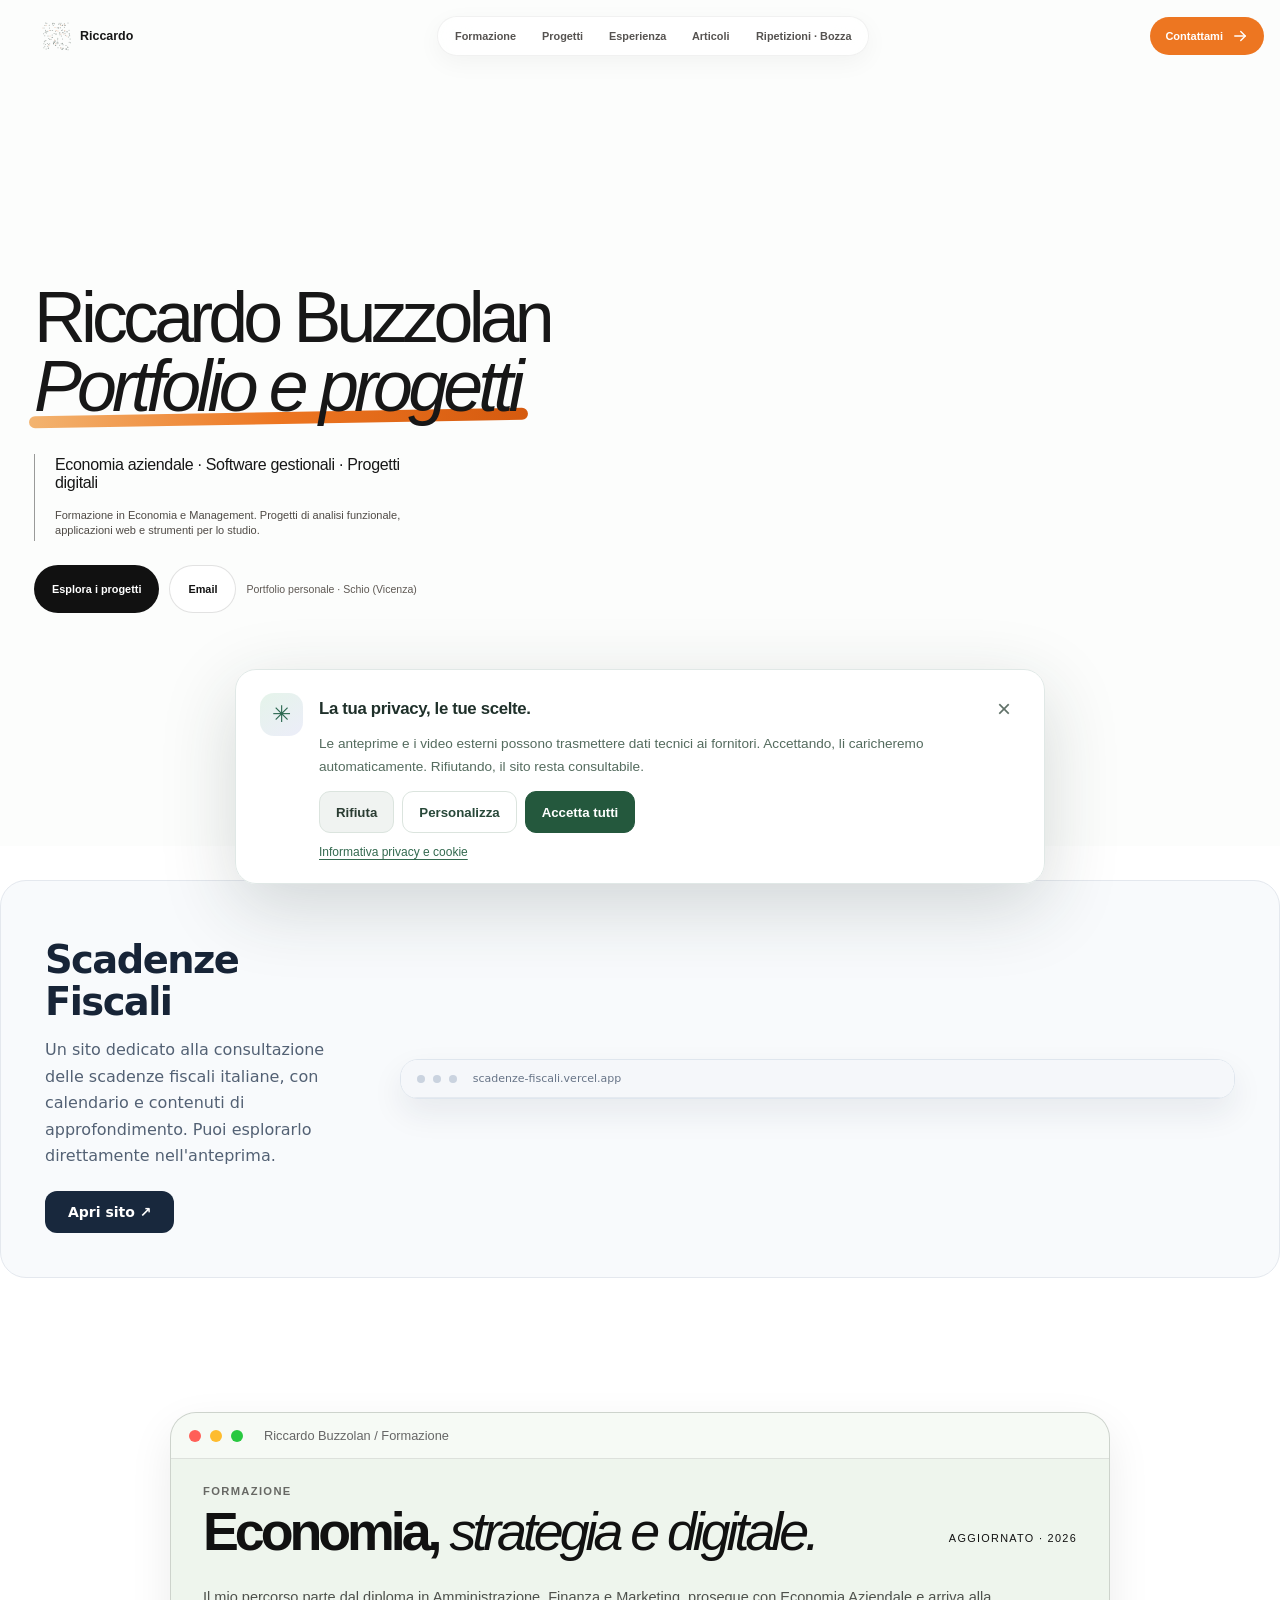
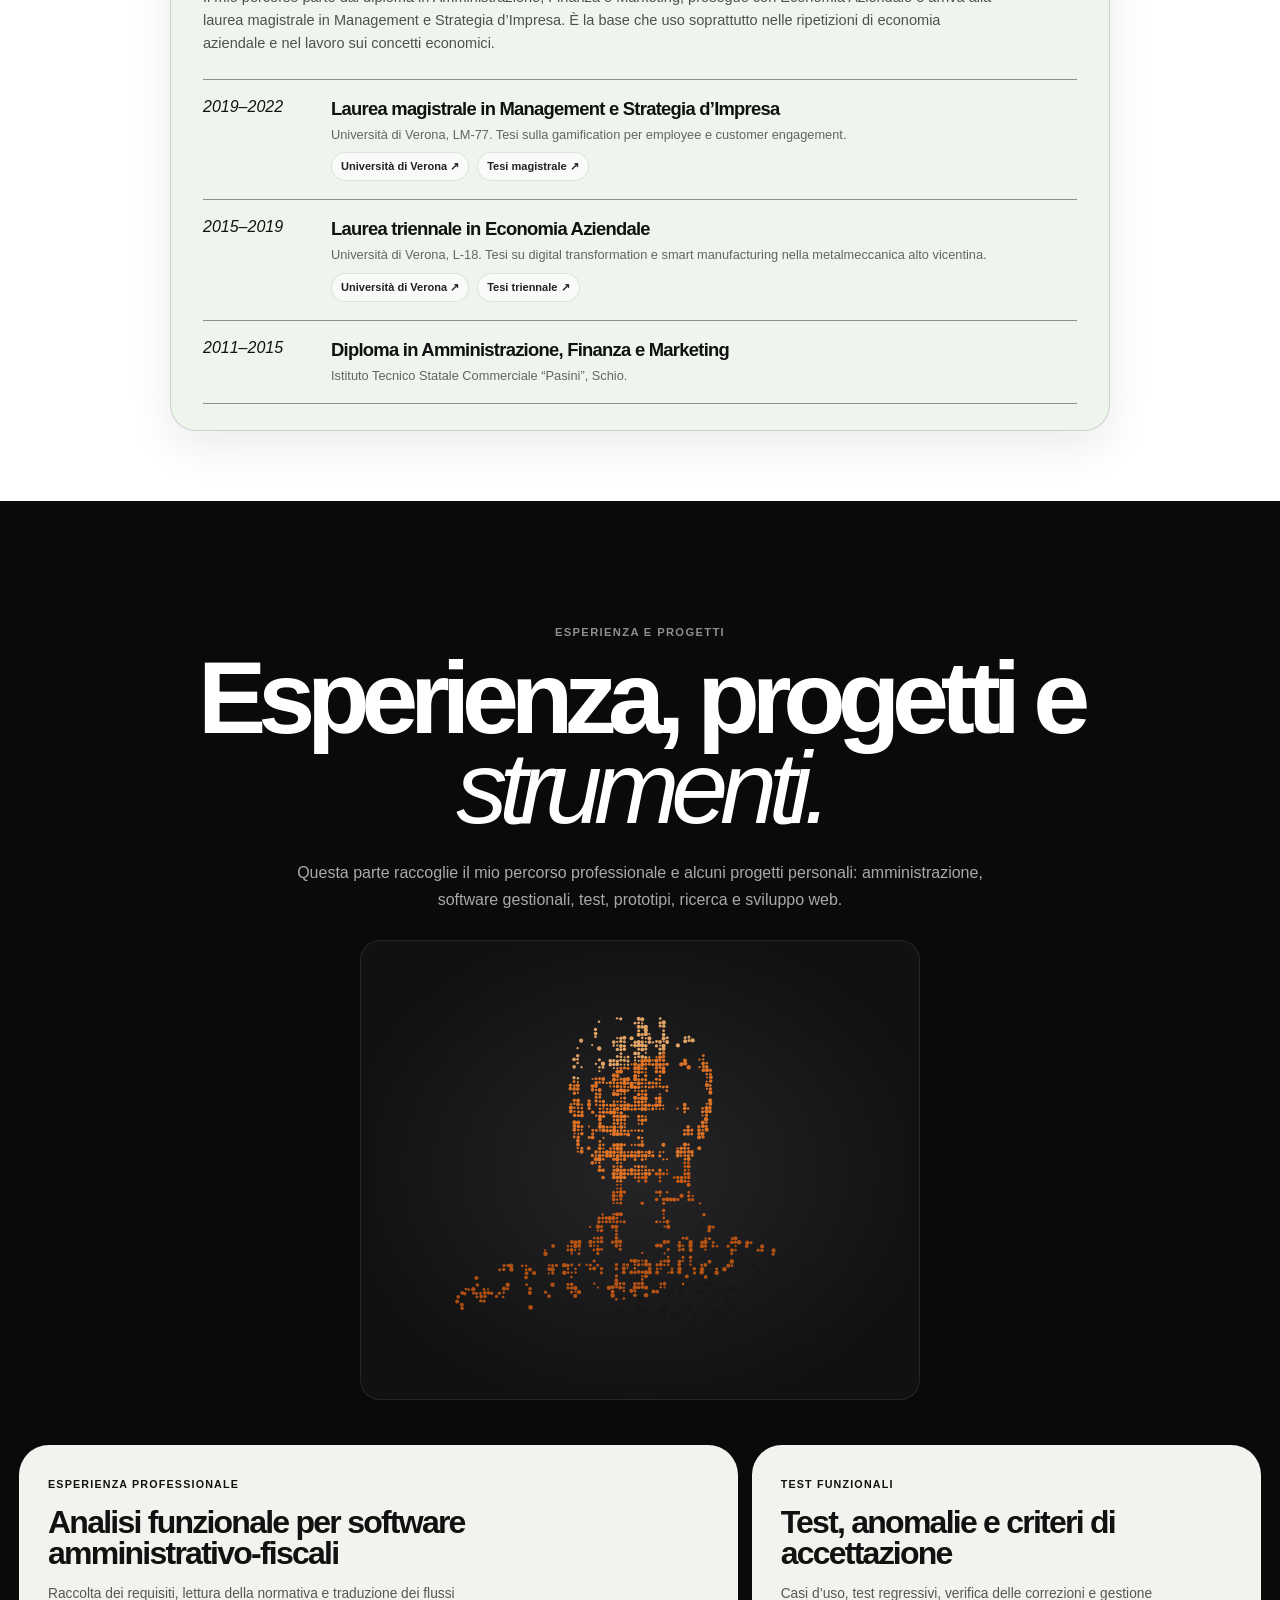
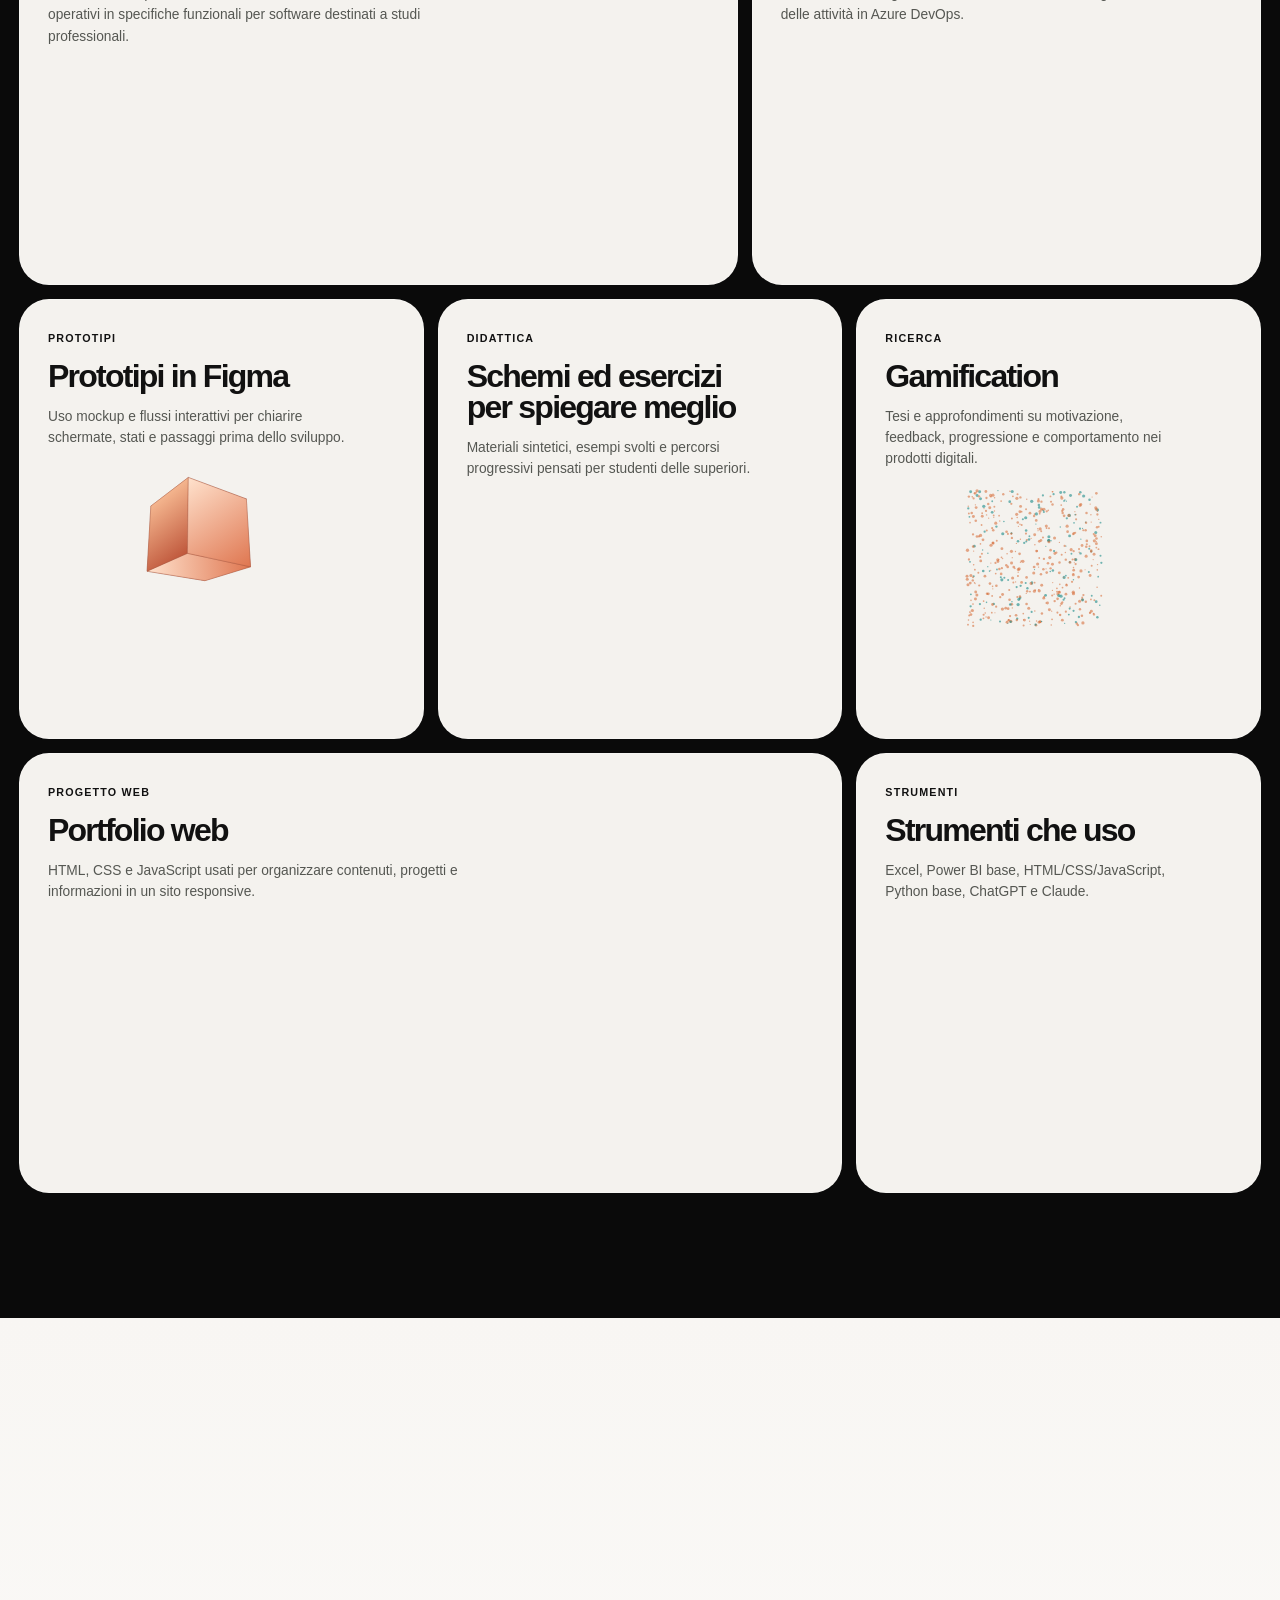
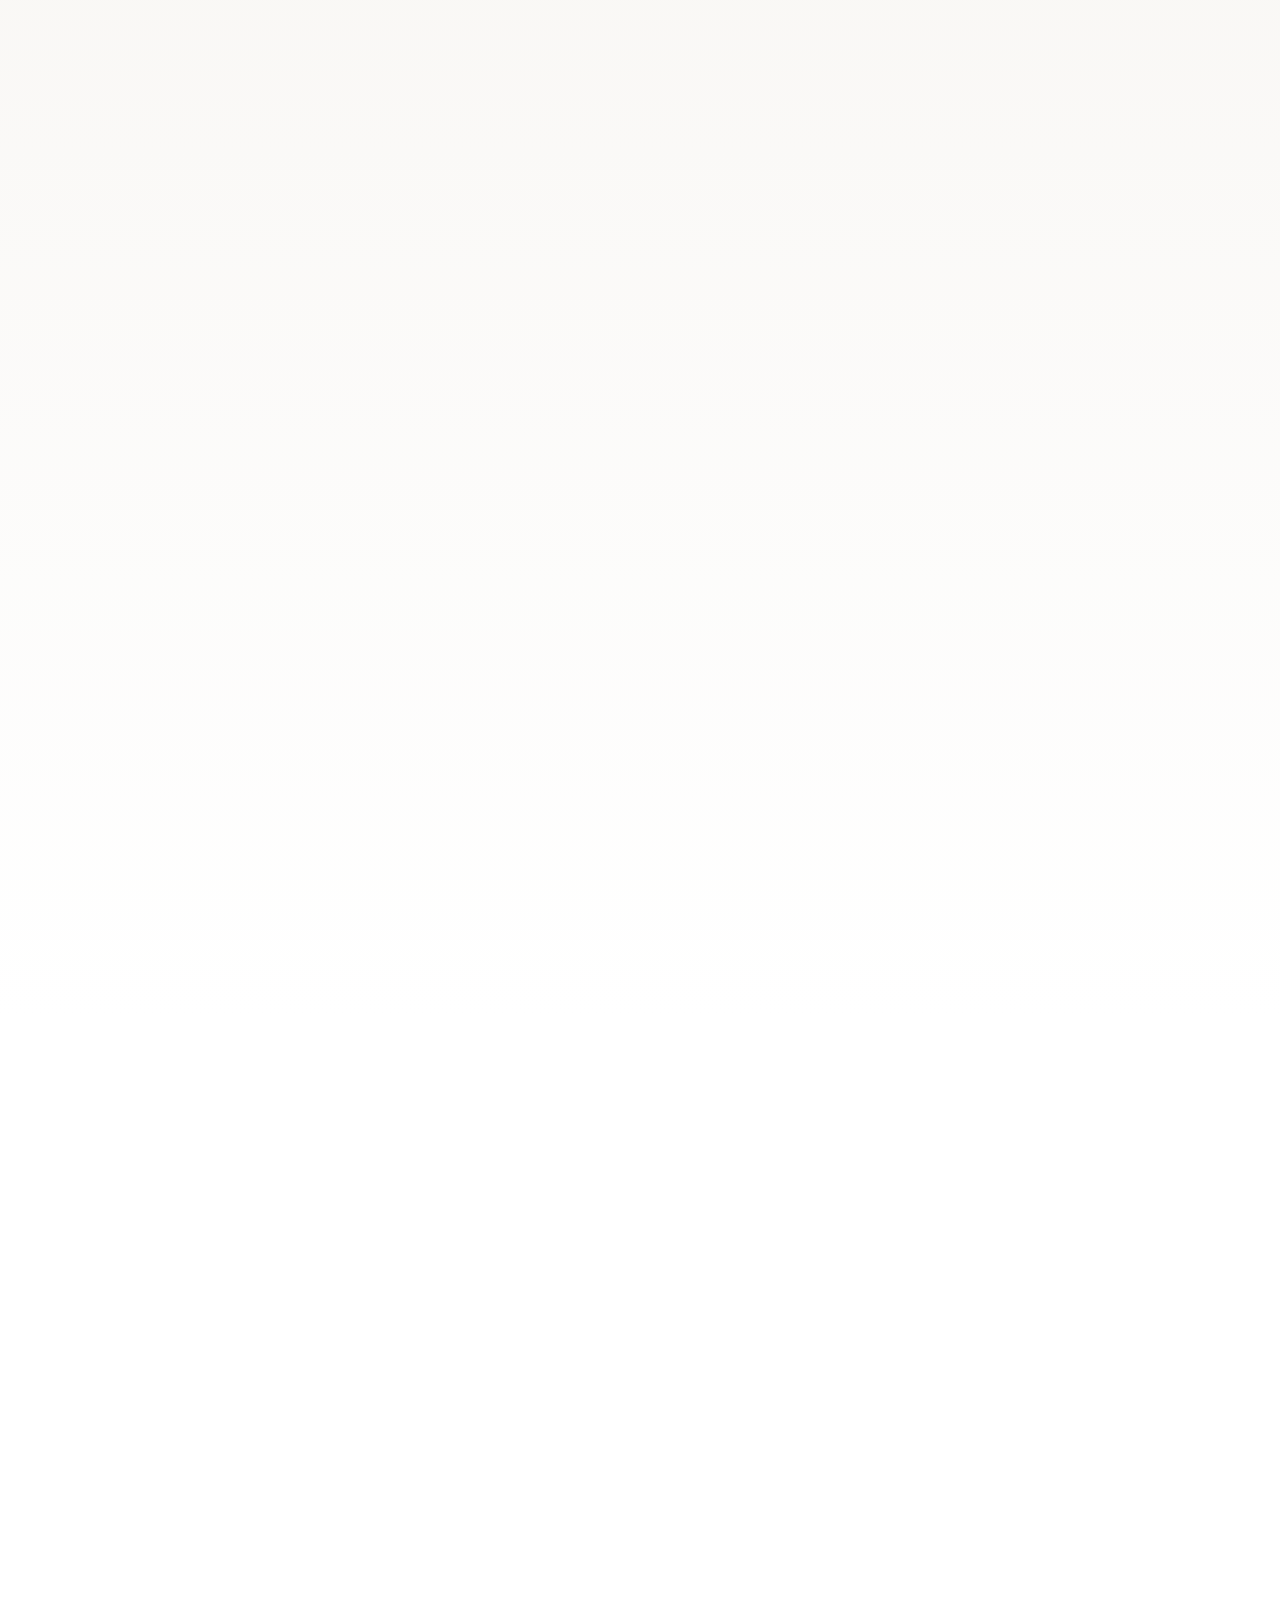
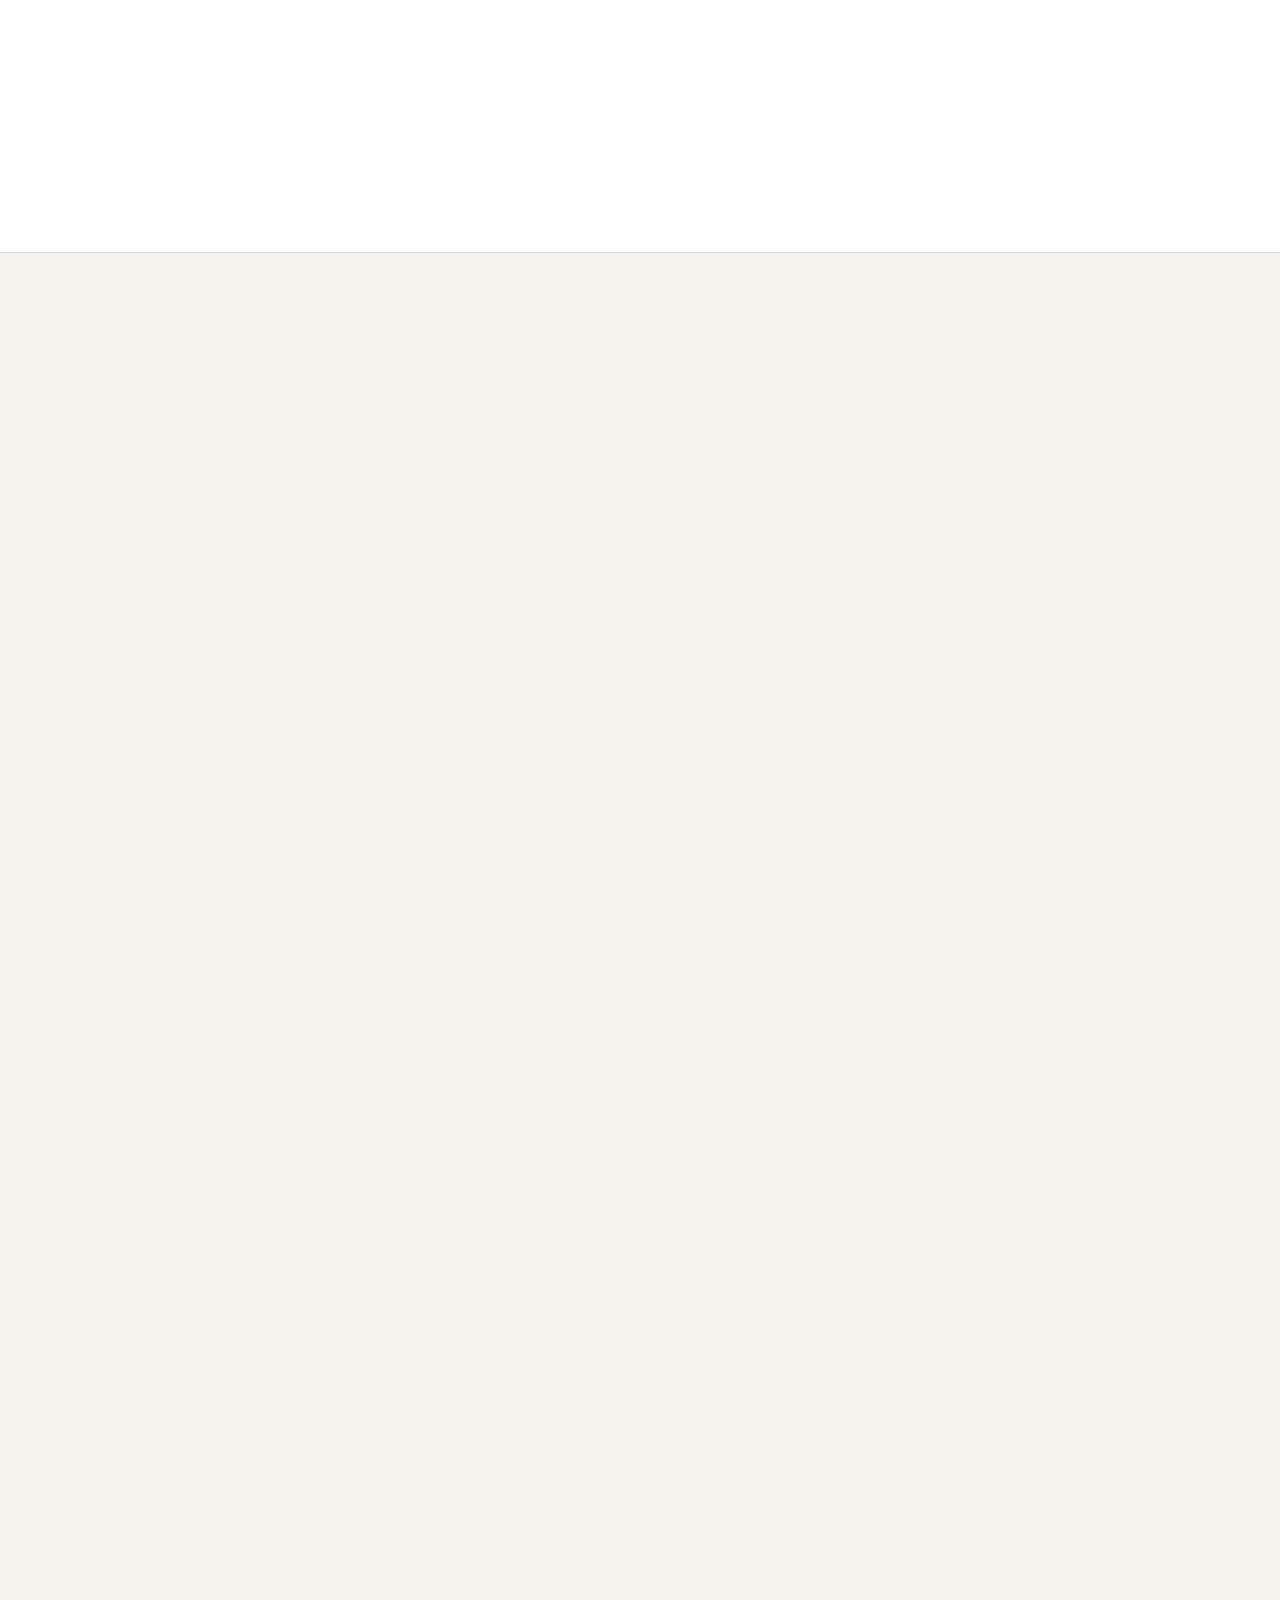
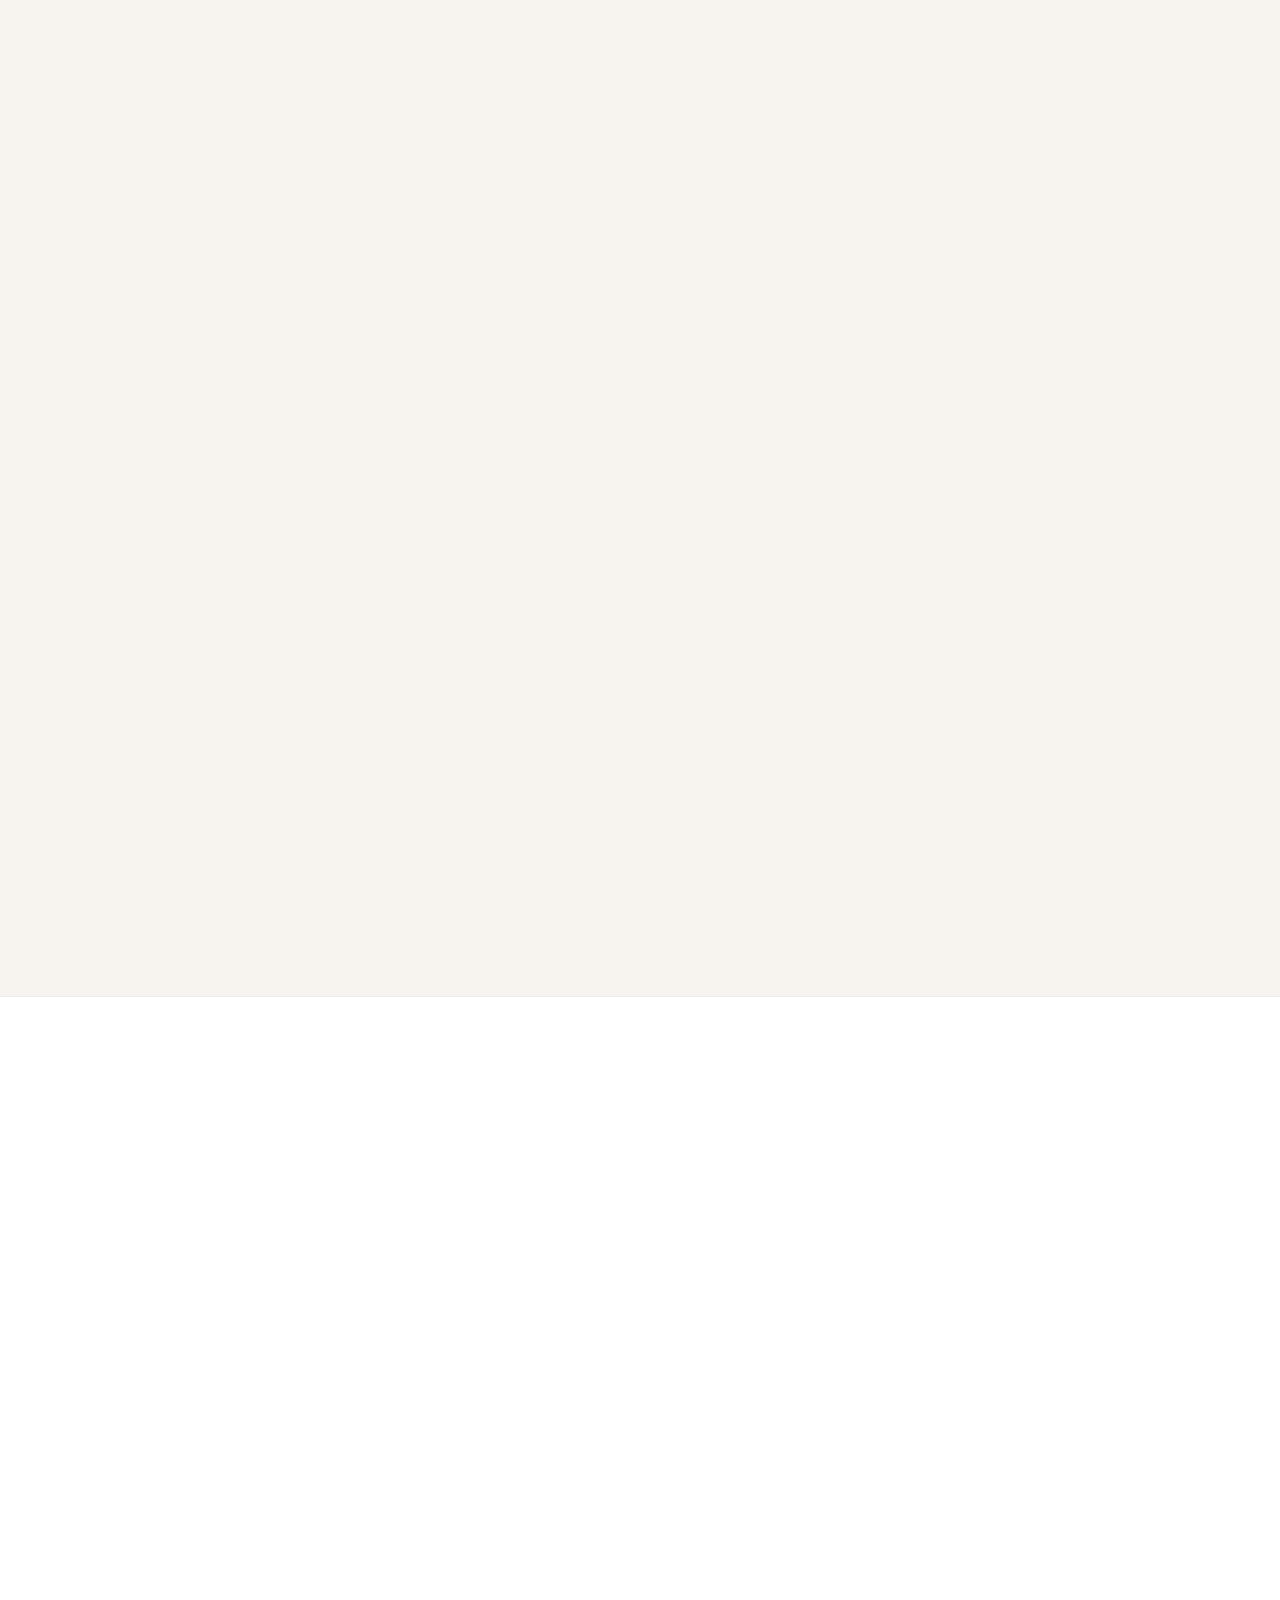
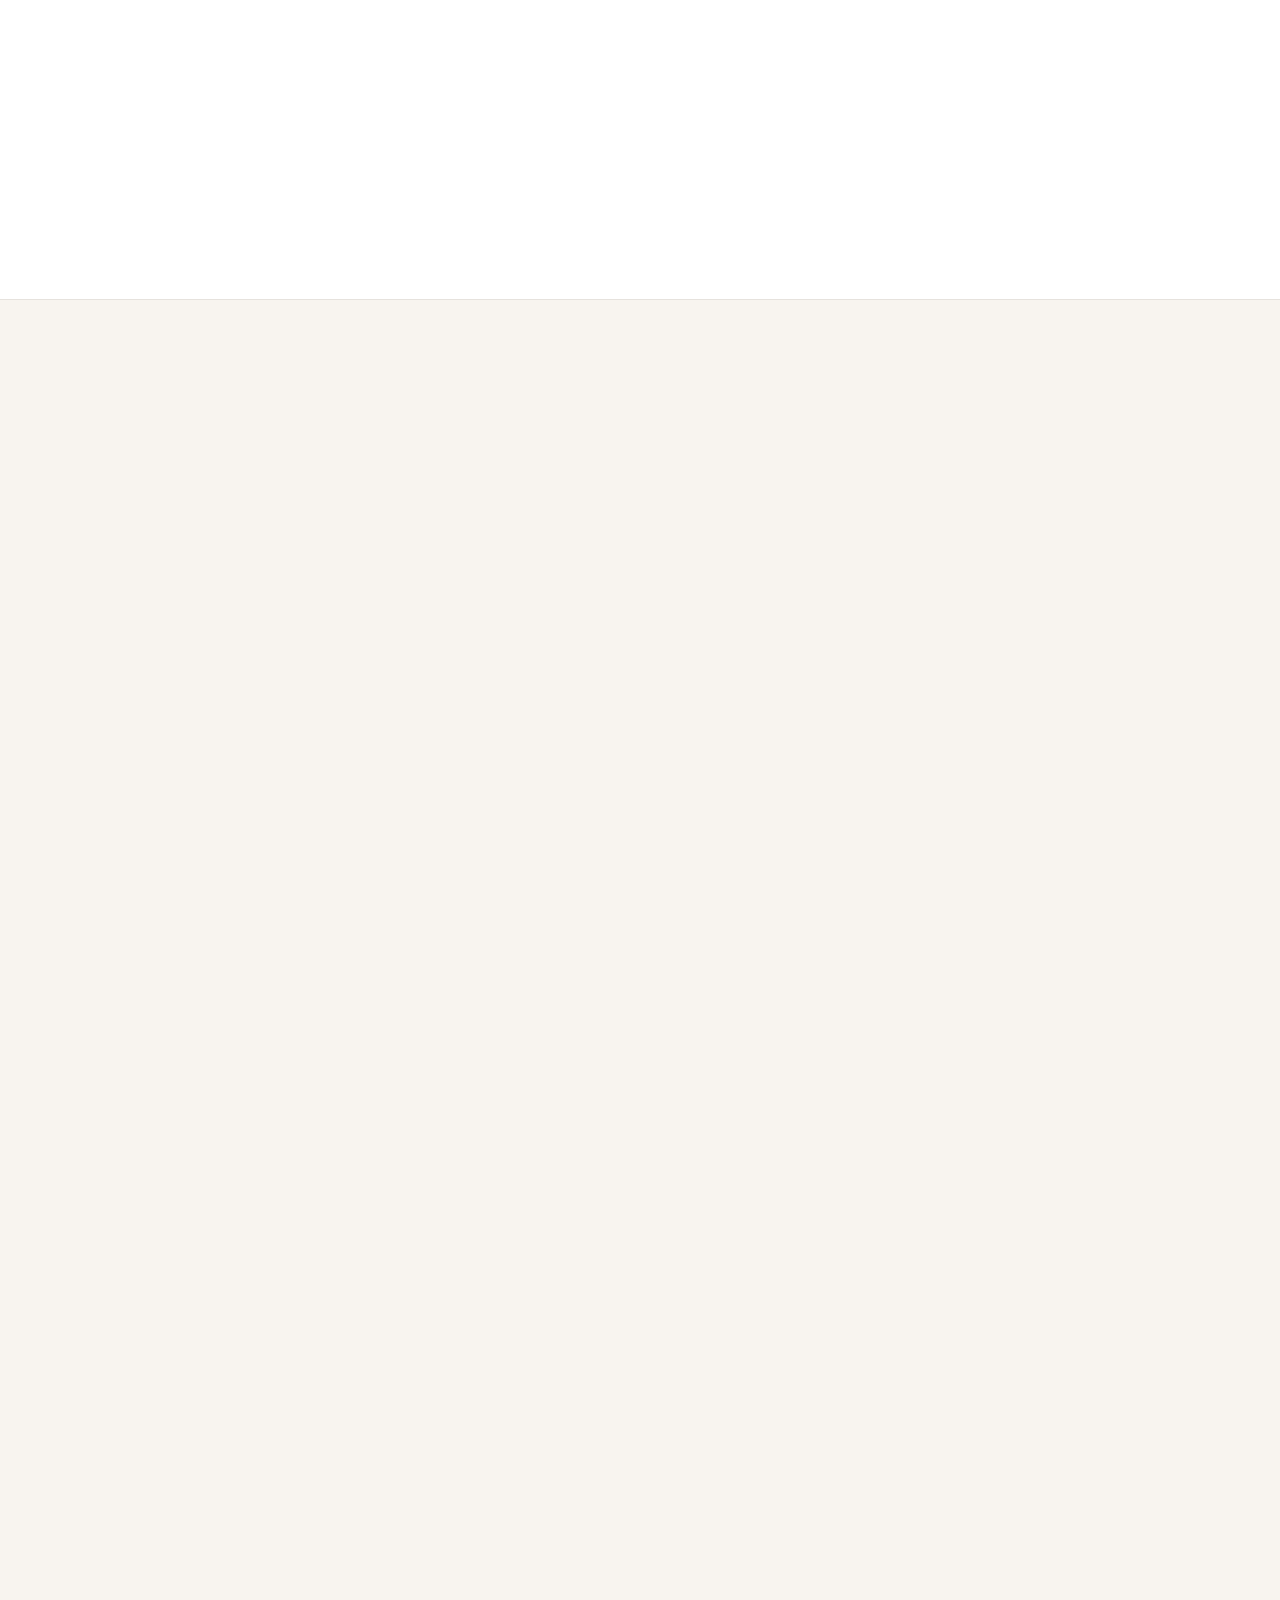
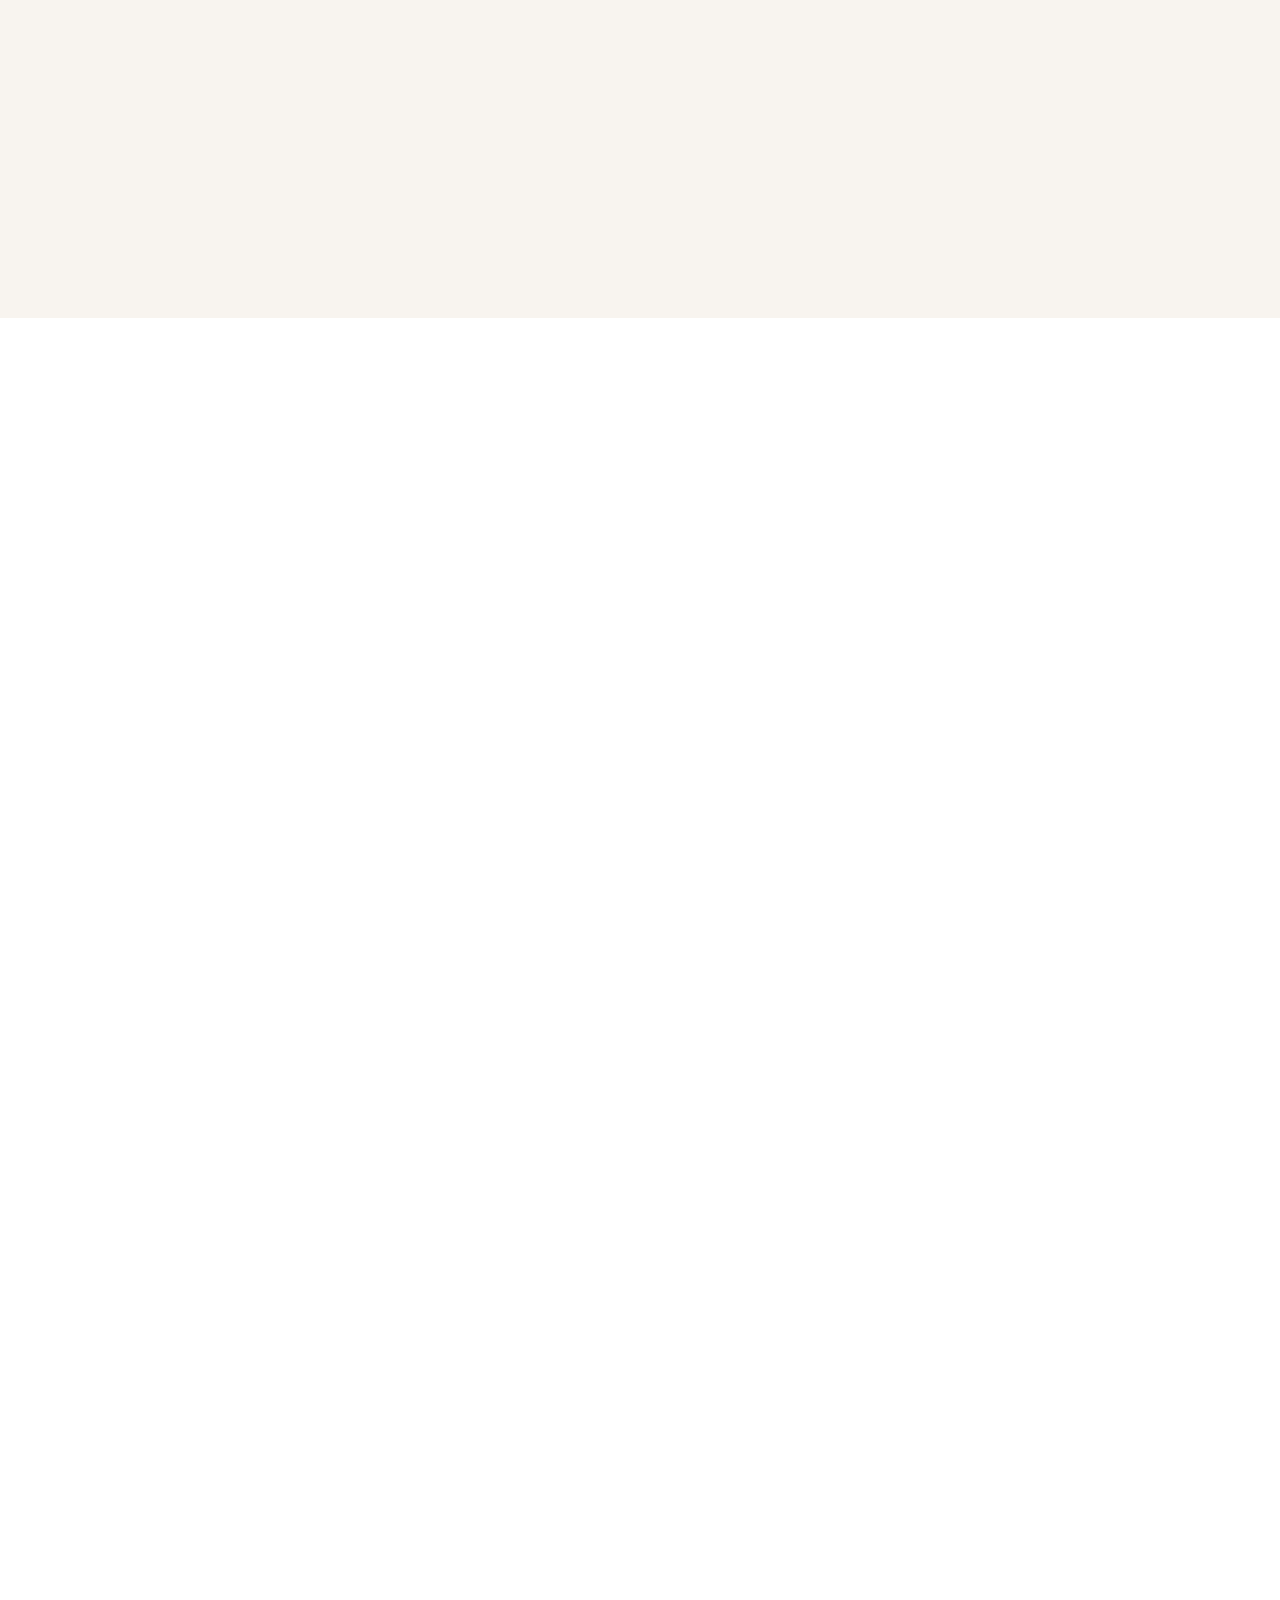
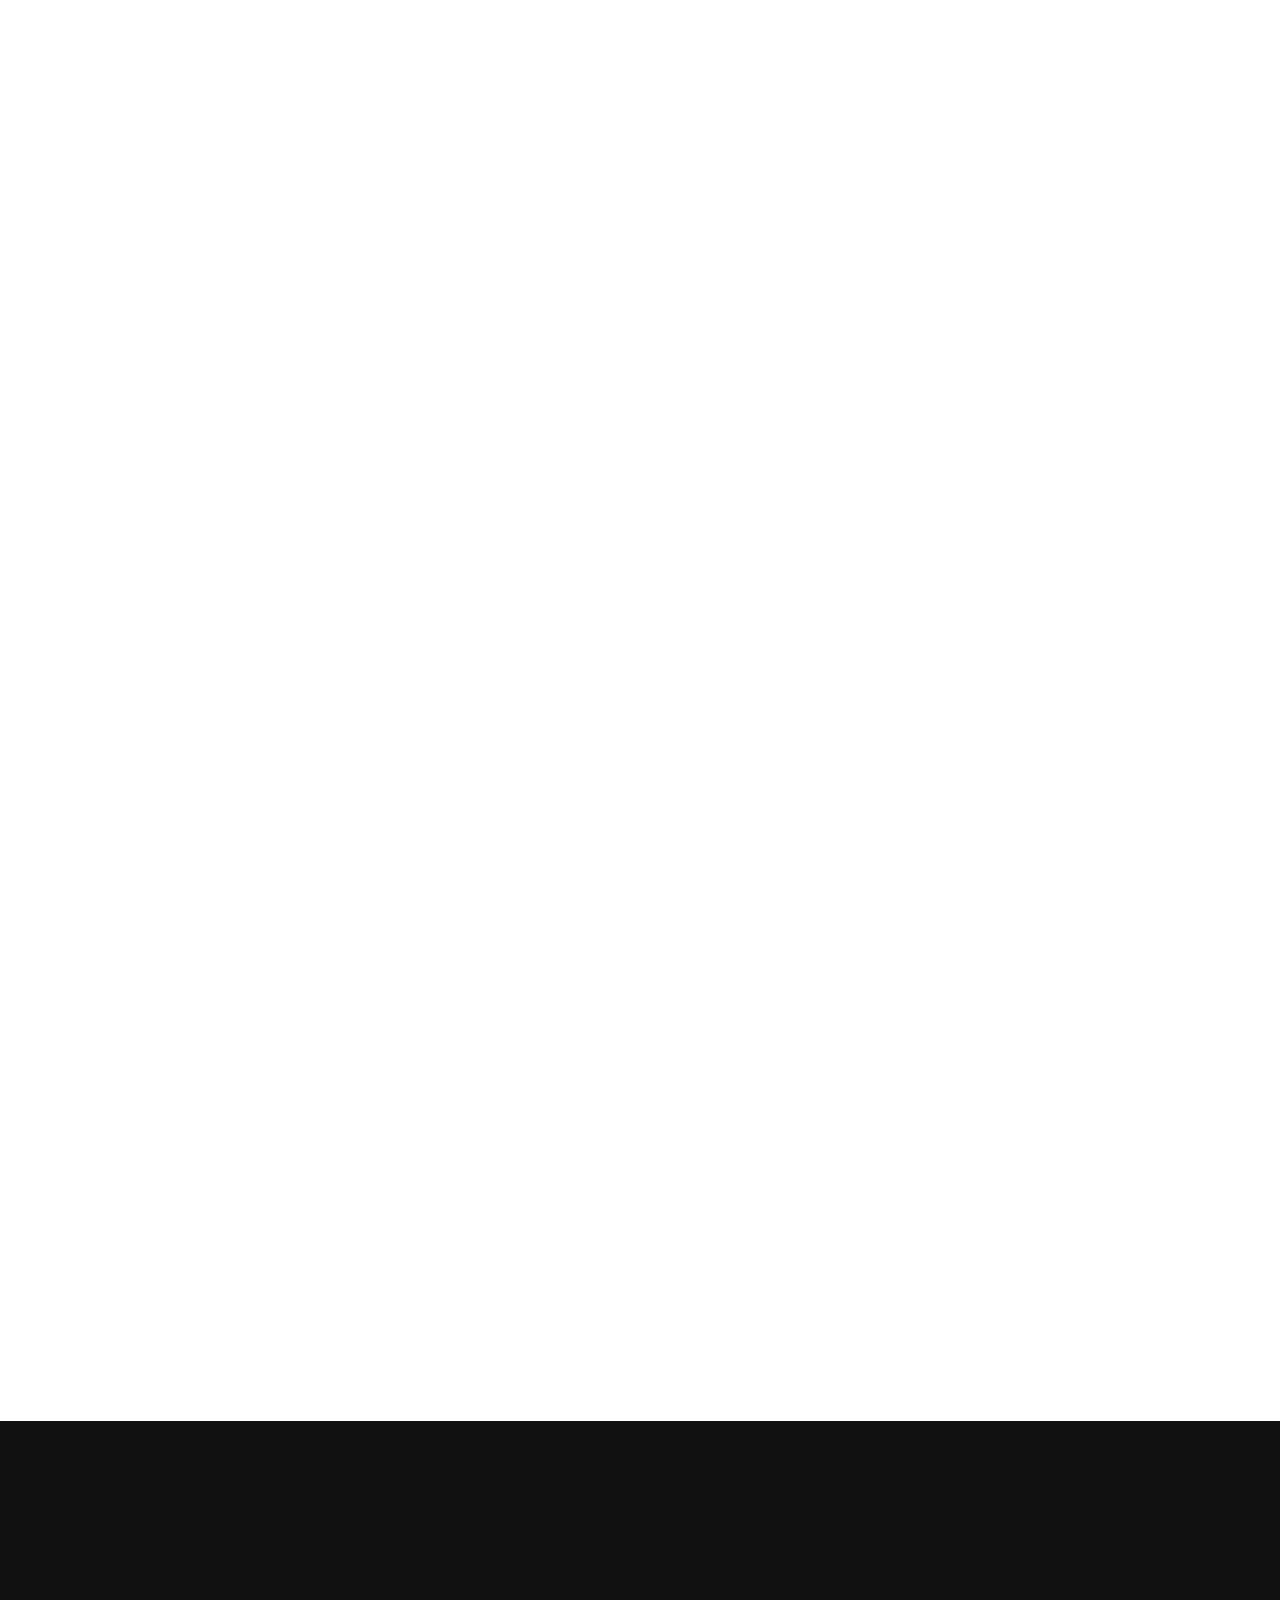
==== index.html @ 564bf93a "Enable shared touch-responsive shark trail on mobile" ====
<!DOCTYPE html>

<html lang="it">
<head>
<meta charset="utf-8"/>
<meta content="width=device-width,initial-scale=1" name="viewport"/>
<meta content="Portfolio personale di Riccardo Buzzolan: formazione in economia, progetti digitali e sezione ripetizioni a Schio, Vicenza e online in lavorazione." name="description"/>
<meta content="#ffffff" name="theme-color"/>
<meta content="light" name="color-scheme"/>
<meta content="index,follow" name="robots"/>
<title>Riccardo Buzzolan | Portfolio e ripetizioni a Schio · Bozza</title>
<link href="https://riccardobuzzolan.github.io/SitoRiccardoBuzzolan/" rel="canonical"/>
<meta content="website" property="og:type"/>
<meta content="Riccardo Buzzolan | Portfolio e progetto ripetizioni a Schio" property="og:title"/>
<meta content="Formazione, progetti digitali e una sezione didattica di ripetizioni a Schio, Vicenza e online in fase di bozza." property="og:description"/>
<meta content="https://riccardobuzzolan.github.io/SitoRiccardoBuzzolan/" property="og:url"/>
<meta content="it_IT" property="og:locale"/>
<meta content="summary_large_image" name="twitter:card"/>
<script type="application/ld+json">
  {
    "@context":"https://schema.org",
    "@graph":[
      {
        "@type":"Person",
        "@id":"https://riccardobuzzolan.github.io/#riccardo",
        "name":"Riccardo Buzzolan",
        "url":"https://riccardobuzzolan.github.io/",
        "sameAs":[
          "https://www.linkedin.com/in/riccardobuzzolan/",
          "https://riccardobuzzolan.substack.com/",
          "https://riccardobuzzolan.notion.site/Riccardo-Buzzolan-368f6793082c8139bd90dc2d61e1a6af?pvs=74"
        ],
        "knowsAbout":["Economia aziendale","Diritto","Storia","Geografia","Management","Analisi funzionale","Gamification"]
      },
      {"@type":"CreativeWork","name":"Progetto dimostrativo di ripetizioni a Schio, Vicenza e online","description":"Sezione in lavorazione con materie e metodo di studio a scopo illustrativo; nessuna offerta o prenotazione attiva.","creator":{"@id":"https://riccardobuzzolan.github.io/#riccardo"},"inLanguage":"it"}
    ]
  }
  </script>


<link rel="apple-touch-icon" href="./apple-touch-icon.png"/>
<link rel="manifest" href="./site.webmanifest"/>
<link rel="stylesheet" href="./assets/css/site.css"/>
<link rel="stylesheet" href="./assets/css/privacy.css"/>


<meta content="https://riccardobuzzolan.github.io/SitoRiccardoBuzzolan/social-preview.png" property="og:image"/>
<meta content="https://riccardobuzzolan.github.io/SitoRiccardoBuzzolan/social-preview.png" name="twitter:image"/>

    <link rel="icon" type="image/svg+xml" href="./favicon-animated.svg?v=bright-transparent-v7-20261013" data-favicon-motion data-motion="dialogue" />
  <script src="./favicon-motion.js?v=bright-white-v7-20261013" defer></script>
  <style id="fiscal-project-style">
.fiscal-feature{max-width:1520px;margin:34px auto 64px;padding:clamp(18px,4vw,44px);background:#f8fafc;border:1px solid #e4e8ee;border-radius:26px;color:#182333;font-family:system-ui,-apple-system,Segoe UI,sans-serif;box-sizing:border-box}
.fiscal-feature *{box-sizing:border-box}.fiscal-feature-grid{display:grid;grid-template-columns:minmax(230px,.55fr) minmax(0,1.45fr);gap:clamp(18px,3vw,38px);align-items:center}
.fiscal-feature-copy small{font-size:12px;letter-spacing:.08em;text-transform:uppercase;color:#53667d;font-weight:700}.fiscal-feature-copy h2{font-size:clamp(28px,3vw,44px);line-height:1.1;letter-spacing:-.04em;margin:14px 0;color:#172437}
.fiscal-feature-copy p{font-size:16px;line-height:1.65;color:#536174;margin:0 0 22px}
.fiscal-feature-copy a{display:inline-flex;align-items:center;justify-content:center;text-decoration:none!important;border-radius:12px;background:#18283d;color:white!important;padding:13px 23px;font-size:14px;font-weight:650}
.fiscal-feature-preview{background:white;border:1px solid #dfe6ee;border-radius:18px;overflow:hidden;box-shadow:0 14px 32px rgba(24,42,65,.08);min-width:0}
.fiscal-feature-chrome{display:flex;align-items:center;gap:8px;background:#f5f7fa;border-bottom:1px solid #e5eaf0;padding:12px 16px}.fiscal-feature-dot{height:8px;width:8px;border-radius:50%;background:#cad3df}
.fiscal-feature-domain{font-size:11px;color:#677487;margin-left:8px;white-space:nowrap;overflow:hidden;text-overflow:ellipsis}
.fiscal-feature iframe{display:block;width:100%;height:720px;border:0;background:#fff}
@media(max-width:760px){.fiscal-feature{margin:24px 14px 44px;padding:22px}.fiscal-feature-grid{grid-template-columns:1fr}.fiscal-feature iframe{height:450px}}
</style>
<link rel="stylesheet" href="./assets/css/ascii-ocean-hero.css?v=20261022" />
</head>
<body>
<a class="skip" href="#main">Vai al contenuto</a>
<header class="topbar" id="topbar">
<a class="brand" href="#top"><canvas data-motion-light="identity" data-text="R" data-accent="#dc6d35" style="display:block;width:29px;height:29px;flex:none" aria-hidden="true"></canvas><span>Riccardo</span></a>
<nav aria-label="Navigazione principale" class="navlinks">
<a class="magnetic-text" data-magnetic="" href="#formazione">Formazione</a>
<a class="magnetic-text" data-magnetic="" href="#competenze">Progetti</a>
<a class="magnetic-text" data-magnetic="" href="#esperienza">Esperienza</a>
<a class="magnetic-text" data-magnetic="" href="#articoli">Articoli</a>
<a class="magnetic-text" data-magnetic="" href="#ripetizioni">Ripetizioni · Bozza</a>
</nav>
<a class="nav-cta" href="mailto:riccardobuzzolan96@gmail.com?subject=Informazioni%20portfolio">Contattami <span data-icon="arrow"></span></a>
<button aria-expanded="false" aria-label="Apri menu" class="menu-btn" id="menuBtn"><span data-icon="menu"></span></button>
</header>
<main id="main" tabindex="-1">
<section class="hero stack-hero" id="top">
<canvas id="ocean" class="shark-canvas" aria-hidden="true"></canvas>
<div class="stack-hero-grid">
<div class="stack-hero-copy reveal visible">
<h1>Riccardo Buzzolan <span class="stack-marker"><em>Portfolio e progetti</em></span></h1>
<div class="stack-note">
<strong>Economia aziendale · Software gestionali · Progetti digitali</strong>
<p>Formazione in Economia e Management. Progetti di analisi funzionale, applicazioni web e strumenti per lo studio.</p>
</div>
</div>

<div class="stack-hero-form">
<div aria-label="Collegamenti principali" class="stack-contact-actions">
<a class="wa-main" href="#competenze">Esplora i progetti</a>
<a class="mail-alt" href="mailto:riccardobuzzolan96@gmail.com?subject=Informazioni%20portfolio">Email</a>
<span class="stack-price-note">Portfolio personale · Schio (Vicenza)</span>
</div>
</div>
</div>
</section>
<section id="progetto-scadenze-fiscali" class="fiscal-feature" aria-labelledby="fiscal-feature-title"><div class="fiscal-feature-grid"><div class="fiscal-feature-copy"><h2 id="fiscal-feature-title">Scadenze Fiscali</h2><p>Un sito dedicato alla consultazione delle scadenze fiscali italiane, con calendario e contenuti di approfondimento. Puoi esplorarlo direttamente nell'anteprima.</p><a href="https://scadenze-fiscali.vercel.app/" target="_blank" rel="noopener noreferrer">Apri sito ↗</a></div><div class="fiscal-feature-preview"><div class="fiscal-feature-chrome"><span class="fiscal-feature-dot"></span><span class="fiscal-feature-dot"></span><span class="fiscal-feature-dot"></span><span class="fiscal-feature-domain">scadenze-fiscali.vercel.app</span></div><div id="fiscal-preview-slot" aria-label="Anteprima di Scadenze Fiscali"></div></div></div></section>

<section class="education" id="formazione">
<div class="shell">
<div class="report-window reveal compact-education">
<div class="report-top"><i></i><i></i><i></i><span>Riccardo Buzzolan / Formazione</span></div>
<div class="report-body">
<div class="report-heading">
<div>
<div class="section-label">FORMAZIONE</div>
<h2>Economia, <span class="serif">strategia e digitale.</span></h2>
</div>
<div class="report-date">AGGIORNATO · 2026</div>
</div>
<p class="report-intro">Il mio percorso parte dal diploma in Amministrazione, Finanza e Marketing, prosegue con Economia Aziendale e arriva alla laurea magistrale in Management e Strategia d’Impresa. È la base che uso soprattutto nelle ripetizioni di economia aziendale e nel lavoro sui concetti economici.</p>
<div class="education-list">
<article class="edu-row">
<div class="edu-year">2019–2022</div>
<div><h3>Laurea magistrale in Management e Strategia d’Impresa</h3><p>Università di Verona, LM-77. Tesi sulla gamification per employee e customer engagement.</p><div class="edu-links"><a href="https://www.univr.it/" rel="noreferrer" target="_blank">Università di Verona ↗</a><a href="https://drive.google.com/file/d/1Ye46psWW9NGoon4RGrpUP4-ete21cFpr/view" rel="noreferrer" target="_blank">Tesi magistrale ↗</a></div></div>
</article>
<article class="edu-row">
<div class="edu-year">2015–2019</div>
<div><h3>Laurea triennale in Economia Aziendale</h3><p>Università di Verona, L-18. Tesi su digital transformation e smart manufacturing nella metalmeccanica alto vicentina.</p><div class="edu-links"><a href="https://www.univr.it/" rel="noreferrer" target="_blank">Università di Verona ↗</a><a href="https://drive.google.com/file/d/1mXexmbV3Xh-pknDdbaPExGmAfn_DeahO/view" rel="noreferrer" target="_blank">Tesi triennale ↗</a></div></div>
</article>
<article class="edu-row">
<div class="edu-year">2011–2015</div>
<div><h3>Diploma in Amministrazione, Finanza e Marketing</h3><p>Istituto Tecnico Statale Commerciale “Pasini”, Schio.</p></div>
</article>
</div>
</div>
</div>
</div>
</section>
<section class="work" id="competenze">
<div class="shell">
<div class="work-head reveal">
<div class="section-label" style="color:rgba(255,255,255,.54)">ESPERIENZA E PROGETTI</div>
<h2 class="work-title">Esperienza, progetti e <em>strumenti.</em></h2>
<p>Questa parte raccoglie il mio percorso professionale e alcuni progetti personali: amministrazione, software gestionali, test, prototipi, ricerca e sviluppo web.</p>
</div>
<div class="stack-face-wrap work-face-wrap" id="stackFaceWrap">
<canvas aria-label="Ritratto interattivo ricostruito con particelle" id="stackFaceCanvas"></canvas>
</div>
<div class="feature-grid">
<article class="feature blue f7 reveal">
<small>ESPERIENZA PROFESSIONALE</small><h3>Analisi funzionale per software amministrativo-fiscali</h3>
<p>Raccolta dei requisiti, lettura della normativa e traduzione dei flussi operativi in specifiche funzionali per software destinati a studi professionali.</p>
<div class="feature-visual"><div class="ui-top"><i></i><i></i><i></i></div><div class="ui-line"></div><div class="ui-line w70"></div><div class="ui-cards"><i></i><i></i><i></i></div></div>
</article>
<article class="feature pink f5 reveal">
<small>TEST FUNZIONALI</small><h3>Test, anomalie e criteri di accettazione</h3>
<p>Casi d’uso, test regressivi, verifica delle correzioni e gestione delle attività in Azure DevOps.</p>
<div class="feature-visual" style="width:70%"><div class="ui-top"><i></i><i></i><i></i></div><div class="split-view"><i></i><i></i></div></div>
</article>
<article class="feature yellow f4 reveal">
<small>PROTOTIPI</small><h3>Prototipi in Figma</h3>
<p>Uso mockup e flussi interattivi per chiarire schermate, stati e passaggi prima dello sviluppo.</p>
<canvas data-motion-light="object" data-accent="#df7650" style="display:block;width:100%;height:145px;margin-top:10px" aria-hidden="true"></canvas>
</article>
<article class="feature mint f4 reveal">
<small>DIDATTICA</small><h3>Schemi ed esercizi per spiegare meglio</h3>
<p>Materiali sintetici, esempi svolti e percorsi progressivi pensati per studenti delle superiori.</p>
<div class="feature-visual" style="width:74%;height:50%"><div class="ui-line"></div><div class="ui-line w70"></div><div class="ui-line w45"></div></div>
</article>
<article class="feature lavender f4 reveal">
<small>RICERCA</small><h3>Gamification</h3>
<p>Tesi e approfondimenti su motivazione, feedback, progressione e comportamento nei prodotti digitali.</p>
<canvas data-motion-light="orbit" data-accent="#d77341" style="display:block;width:100%;height:150px" aria-hidden="true"></canvas>
</article>
<article class="feature peach f8 reveal">
<small>PROGETTO WEB</small><h3>Portfolio web</h3>
<p>HTML, CSS e JavaScript usati per organizzare contenuti, progetti e informazioni in un sito responsive.</p>
<div class="feature-visual"><div class="ui-top"><i></i><i></i><i></i></div><div class="ui-cards"><i></i><i></i><i></i></div><div class="chart-bars" style="height:75px"><i></i><i></i><i></i><i></i><i></i></div></div>
</article>
<article class="feature blue f4 reveal">
<small>STRUMENTI</small><h3>Strumenti che uso</h3>
<p>Excel, Power BI base, HTML/CSS/JavaScript, Python base, ChatGPT e Claude.</p>
<div class="tabs-visual"><span>Excel</span><span>Power BI</span><span>HTML</span><span>JavaScript</span><span>Python</span><span>AI</span></div>
</article>
</div>
</div>
</section>


<section class="experience" id="esperienza">
<div class="shell">
<div class="experience-head reveal">
<div><div class="section-label">ESPERIENZA PROFESSIONALE</div><h2>Amministrazione e<br/><span class="serif">software gestionali.</span></h2></div>
<p>Dopo l’esperienza in uno studio commercialista ho lavorato nell’ambito dei software amministrativo-fiscali, occupandomi di analisi funzionale, test, prototipi e supporto agli utenti. Questa parte del sito racconta il mio percorso professionale.</p>
</div>
<div class="profile-browser reveal">
<div class="profile-top"><i></i><i></i><i></i><strong>Profilo professionale</strong><span>riccardobuzzolan.work</span></div>
<div class="profile-body">
<aside class="profile-side">
<div class="profile-pic"></div>
<h3>Riccardo Buzzolan</h3>
<p>Esperienza con software gestionali e analisi funzionale<br/>Ripetizioni per studenti delle superiori<br/>Schio, Vicenza</p>
<div class="profile-links">
<a href="mailto:riccardobuzzolan96@gmail.com"><span>Email</span><span>↗</span></a>
<a href="https://www.linkedin.com/in/riccardobuzzolan/" rel="noreferrer" target="_blank"><span>LinkedIn</span><span>↗</span></a>
<a href="https://riccardobuzzolan.substack.com/" rel="noreferrer" target="_blank"><span>Substack</span><span>↗</span></a>
<a href="https://riccardobuzzolan.notion.site/Riccardo-Buzzolan-368f6793082c8139bd90dc2d61e1a6af?pvs=74" rel="noreferrer" target="_blank"><span>Portfolio Notion</span><span>↗</span></a>
<div class="profile-link"><span>Modalità</span><span>Ibrido / remoto</span></div>
</div>
</aside>
<div class="profile-content">
<div class="role-tabs">
<button class="active" data-role="role1">Studio 74 Srl · 2023–2026</button>
<button data-role="role2">Studio commercialista · 2021–2023</button>
</div>
<article class="role-pane active" id="role1">
<div class="role-meta">STUDIO 74 SRL · SOFTWARE AMMINISTRATIVO-FISCALE</div>
<h3>Analisi funzionale per software amministrativo-fiscali.</h3>
<a class="role-external" href="https://www.studio74.it/" rel="noreferrer" target="_blank">Apri studio74.it ↗</a>
<p>Attività di analisi funzionale per software rivolti a studi professionali e intermediari, con partecipazione alla prima versione SaaS, alla migrazione cloud e alle verifiche sui processi operativi.</p>
<div class="role-table">
<div class="role-row"><b>Requisiti</b><span>Traduzione di richieste operative e adempimenti in regole funzionali.</span></div>
<div class="role-row"><b>Backlog</b><span>Gestione di attività, anomalie, priorità e verifiche tramite Azure DevOps.</span></div>
<div class="role-row"><b>Prototipi</b><span>Schermate e flussi in Figma per confrontare soluzione e utilizzo reale.</span></div>
<div class="role-row"><b>UAT e rilascio</b><span>Test funzionali, supporto al go-live, formazione e assistenza utenti.</span></div>
</div>
</article>
<article class="role-pane" id="role2">
<div class="role-meta">SUPPORTO AMMINISTRATIVO E FISCALE</div>
<h3>Esperienza in studio commercialista.</h3>
<p>Gestione operativa di clienti e adempimenti con Omnia Zucchetti. L’esperienza mi ha dato una base pratica sui processi amministrativi, fiscali e documentali.</p>
<div class="role-table">
<div class="role-row"><b>Clienti</b><span>Gestione di circa 15 contribuenti in regime forfettario.</span></div>
<div class="role-row"><b>Gestionale</b><span>Uso quotidiano di Omnia Zucchetti e dei relativi flussi documentali.</span></div>
<div class="role-row"><b>Pratiche</b><span>Supporto a detrazioni, prospetti e adempimenti ricorrenti.</span></div>
<div class="role-row"><b>Superbonus</b><span>Supporto alla documentazione necessaria per il visto di conformità.</span></div>
</div>
</article>
</div>
</div>
</div>
</div>
</section>
<section class="section pc-section portfolio-desktop" id="desktop">
<div class="shell">
<div class="computer reveal">
<div class="monitor">
<div class="camera"></div>
<div class="screen" id="desktopScreen">
<div class="desktop-top"><b>R · Archivio</b><span id="desktopClock">09:41</span></div>
<div class="desktop-icons">
<button class="desktop-icon" data-folder="projects" type="button"><span class="folder-shape folder-blue"></span><span>Progetti</span></button>
<button class="desktop-icon" data-folder="research" type="button"><span class="folder-shape folder-violet"></span><span>Articoli</span></button>
<button class="desktop-icon" data-folder="work" type="button"><span class="folder-shape"></span><span>Esperienza</span></button>
<button class="desktop-icon" data-folder="study" type="button"><span class="folder-shape folder-green"></span><span>Formazione</span></button>
</div>
<div aria-labelledby="folderTitle" aria-modal="false" class="desktop-window" id="desktopWindow" role="dialog">
<div class="window-bar"><span class="window-dots"><i></i><i></i><i></i></span><span class="window-title" id="folderBarTitle">Progetti</span><button aria-label="Chiudi cartella" class="desktop-close" id="desktopClose" type="button">×</button></div>
<div class="folder-content"><h3 id="folderTitle">Progetti</h3><p id="folderDescription">Link ai contenuti online.</p><div class="file-list" id="folderFiles"></div></div>
</div>
<div aria-hidden="true" class="desktop-dock"><span class="dock-icon"></span><span class="dock-icon"></span><span class="dock-icon"></span><span class="dock-icon"></span></div>
</div>
</div>
<div class="stand-neck"></div><div class="stand-base"></div>
</div>
</div>
</section>
<script id="fiscal-preview-init" src="./assets/js/fiscal-preview.js" defer></script>
<section class="articles-section" id="articoli">
<div class="shell">
<div class="articles-head reveal">
<div><div class="section-label">ARTICOLI SUBSTACK</div><h2>Articoli e approfondimenti.</h2></div>
<a class="pill white" href="https://riccardobuzzolan.substack.com/" rel="noreferrer" target="_blank">Apri Substack ↗</a>
</div>
<div class="substack-browser reveal">
<div aria-label="Seleziona un articolo da visualizzare" class="article-list">
<button class="article-select" data-substack-url="https://riccardobuzzolan.substack.com/" type="button"><small>SUBSTACK</small><b>Tutti gli articoli</b><span>Apri la home e l’archivio completo.</span></button>
<button class="article-select active" data-substack-url="https://riccardobuzzolan.substack.com/p/gamificationfinanza" type="button"><small>ARTICOLO</small><b>Gamification e finanza digitale</b><span>Meccaniche di gioco nei prodotti finanziari digitali.</span></button>
<button class="article-select" data-substack-url="https://riccardobuzzolan.substack.com/p/engagement-gamification-e-digitalizzazione" type="button"><small>ARTICOLO</small><b>Engagement, gamification e digitalizzazione</b><span>Adozione reale, utenti e progetti digitali.</span></button>
<button class="article-select" data-substack-url="https://riccardobuzzolan.substack.com/p/play-to-survive-la-gamification-del" type="button"><small>ARTICOLO</small><b>Play to Survive</b><span>Gamification e dinamiche di comportamento.</span></button>
<button class="article-select" data-substack-url="https://riccardobuzzolan.substack.com/p/medaglie-e-gradi-la-gamification" type="button"><small>ARTICOLO</small><b>Medaglie e gradi</b><span>Progressione, status e sistemi di riconoscimento.</span></button>
<button class="article-select" data-substack-url="https://riccardobuzzolan.substack.com/p/la-guerra-e-un-gioco" type="button"><small>ARTICOLO</small><b>La guerra è un gioco?</b><span>Una riflessione sulle logiche di gioco applicate ad altri contesti.</span></button>
</div>
<div class="article-frame-shell"><div class="embed-bar"><i></i><i></i><i></i><span id="substackFrameLabel">riccardobuzzolan.substack.com/p/gamificationfinanza</span></div><div id="substackReader" class="local-reader"><article class="local-article" data-local-article="0" hidden><div class="local-article-meta">SUBSTACK · ARCHIVIO · ANTEPRIMA EDITORIALE</div><h3>Archivio degli articoli</h3><p class="local-article-subtitle">Gamification, engagement e trasformazione digitale.</p><div class="local-article-copy"><p>Seleziona un articolo dall'elenco per leggerne subito una sintesi qui nel portfolio, senza aprire un nuovo sito.</p><p>Per il contenuto integrale e aggiornato utilizza il collegamento alla pubblicazione originale.</p></div><p class="local-article-note">Sintesi dell'articolo. Il testo integrale e aggiornato è disponibile su Substack.</p></article>
<article class="local-article" data-local-article="1" ><div class="local-article-meta">29 MAGGIO 2026 · ANTEPRIMA EDITORIALE</div><h3>Gamification e finanza digitale</h3><p class="local-article-subtitle">Una finanza più leggibile</p><div class="local-article-copy"><p>Le applicazioni finanziarie usano obiettivi, barre di avanzamento e feedback per rendere comprensibili azioni complesse come risparmio, budgeting e gestione delle spese.</p><p>La stessa logica può diventare problematica nel trading, se notifiche e ricompense incoraggiano operazioni impulsive. L'articolo esamina il confine fra supporto alle buone abitudini e aumento del rischio.</p><p>Il testo approfondisce ricerca sulla gamification e responsabilità nella progettazione dei servizi digitali.</p></div><p class="local-article-note">Sintesi dell'articolo. Il testo integrale e aggiornato è disponibile su Substack.</p></article>
<article class="local-article" data-local-article="2" hidden><div class="local-article-meta">20 MAGGIO 2026 · ANTEPRIMA EDITORIALE</div><h3>Engagement, gamification e digitalizzazione</h3><p class="local-article-subtitle">Il coinvolgimento cambia i risultati dei progetti digitali</p><div class="local-article-copy"><p>Un software tecnicamente corretto può essere poco utilizzato se le persone non comprendono il valore di un cambiamento o lo percepiscono come un ostacolo.</p><p>L'engagement unisce attenzione, dedizione e partecipazione concreta. Una gamification utile rende il percorso più chiaro: mostra i progressi, offre feedback e aiuta a capire cosa fare dopo.</p><p>L'articolo collega studi sull'engagement, adozione del software e progettazione delle esperienze.</p></div><p class="local-article-note">Sintesi dell'articolo. Il testo integrale e aggiornato è disponibile su Substack.</p></article>
<article class="local-article" data-local-article="3" hidden><div class="local-article-meta">27 LUGLIO 2026 · ANTEPRIMA EDITORIALE</div><h3>Play to Survive</h3><p class="local-article-subtitle">Gamification e welfare in Venezuela</p><div class="local-article-copy"><p>Il Carnet de la Patria collega identificazione digitale e Sistema Patria, attraverso cui vengono gestiti dati, verifiche e accesso ai programmi sociali.</p><p>Bonus, soglie, notifiche e livelli di accesso mostrano come logiche di gamification possano operare anche nel welfare pubblico e orientare i comportamenti.</p><p>Il caso solleva domande sulle scelte organizzative e sulle conseguenze dell'applicazione di questi meccanismi.</p></div><p class="local-article-note">Sintesi dell'articolo. Il testo integrale e aggiornato è disponibile su Substack.</p></article>
<article class="local-article" data-local-article="4" hidden><div class="local-article-meta">5 GIUGNO 2026 · ANTEPRIMA EDITORIALE</div><h3>Medaglie e gradi</h3><p class="local-article-subtitle">La gamification prima della gamification</p><div class="local-article-copy"><p>Medaglie, gradi e uniformi hanno reso visibili riconoscimento, status e appartenenza ben prima dell'arrivo dei badge digitali.</p><p>Questi simboli acquistano valore grazie a regole e comunità che li riconoscono; l'icona da sola non basta a produrre un incentivo significativo.</p><p>L'articolo intreccia storia militare, economia degli incentivi e progettazione digitale.</p></div><p class="local-article-note">Sintesi dell'articolo. Il testo integrale e aggiornato è disponibile su Substack.</p></article>
<article class="local-article" data-local-article="5" hidden><div class="local-article-meta">19 GIUGNO 2026 · ANTEPRIMA EDITORIALE</div><h3>La guerra è un gioco?</h3><p class="local-article-subtitle">La gamification entra nei conflitti</p><div class="local-article-copy"><p>L'uso di droni nella guerra in Ucraina offre un caso di organizzazione tramite prove video, verifiche, punti e nuove risorse.</p><p>L'analisi studia il trasferimento di obiettivi e classifiche in un contesto militare, mantenendo chiara la differenza fra interfaccia simile a un gioco e conseguenze reali.</p><p>Il tema è la progettazione dei comportamenti e degli incentivi in sistemi operativi estremi.</p></div><p class="local-article-note">Sintesi dell'articolo. Il testo integrale e aggiornato è disponibile su Substack.</p></article></div><a class="embed-open" href="https://riccardobuzzolan.substack.com/p/gamificationfinanza" id="substackOpen" rel="noopener noreferrer" target="_blank">Leggi l'articolo completo su Substack ↗</a>
</div>
</div>
<article aria-label="Carosello progetti e ricerca" class="carousel-shell reveal">
<div class="carousel-head"><div><span>PROGETTI E RICERCA</span><h3>Contenuti online</h3></div><div class="carousel-controls"><button aria-label="Contenuto precedente" id="carouselPrev" type="button">←</button><button aria-label="Contenuto successivo" id="carouselNext" type="button">→</button></div></div>
<div class="carousel-viewport" id="projectCarousel">
<div class="carousel-track">
<a class="project-slide" href="https://usa-memory-atlas.vercel.app/" rel="noreferrer" target="_blank"><small>WEB APP</small><h4>Memory Atlas — nuova versione</h4><p>Mappa delle capitali e ripasso adattivo di USA, Europa e Sud America.</p><span>Apri Memory Atlas ↗</span></a>
<a class="project-slide" href="https://riccardobuzzolan.github.io/imparacapitalistati/" rel="noreferrer" target="_blank"><small>WEB APP</small><h4>Impara capitali e stati</h4><p>Applicazione didattica per allenare capitali, stati e geografia.</p><span>Apri online ↗</span></a>
<a class="project-slide" href="https://riccardobuzzolan.notion.site/Riccardo-Buzzolan-368f6793082c8139bd90dc2d61e1a6af?pvs=74" rel="noreferrer" target="_blank"><small>PORTFOLIO</small><h4>Portfolio Notion</h4><p>Raccolta estesa di progetti, tesi, articoli ed esperienza professionale.</p><span>Apri online ↗</span></a>
<a class="project-slide" href="https://www.figma.com/design/JOqpajXGkd1mJUCCdxGuob/RIccardo-Bz?node-id=194-308" rel="noreferrer" target="_blank"><small>FIGMA</small><h4>Prototipo interattivo</h4><p>Prototipo visuale e interattivo realizzato in Figma.</p><span>Apri su Figma ↗</span></a>
<a class="project-slide" href="https://www.figma.com/community/file/1679523152246484977" rel="noreferrer" target="_blank"><small>FIGMA COMMUNITY</small><h4>Progetto Community</h4><p>Progetto pubblicato su Figma Community.</p><span>Apri su Figma ↗</span></a>
<a class="project-slide" href="https://www.figma.com/community/file/1679523452476305396/riccardo-buzzolan" rel="noreferrer" target="_blank"><small>FIGMA COMMUNITY</small><h4>Riccardo Buzzolan</h4><p>Progetto pubblicato su Figma Community.</p><span>Apri su Figma ↗</span></a>
<a class="project-slide" href="https://riccardobuzzolan.substack.com/p/gamificationfinanza" rel="noreferrer" target="_blank"><small>ARTICOLO</small><h4>Gamification e finanza digitale</h4><p>Analisi delle meccaniche di gioco nei servizi finanziari digitali.</p><span>Leggi ↗</span></a>
<a class="project-slide" href="https://riccardobuzzolan.substack.com/p/engagement-gamification-e-digitalizzazione" rel="noreferrer" target="_blank"><small>ARTICOLO</small><h4>Engagement e digitalizzazione</h4><p>Utenti, adozione e partecipazione nei progetti digitali.</p><span>Leggi ↗</span></a>
<a class="project-slide" href="https://drive.google.com/file/d/1Ye46psWW9NGoon4RGrpUP4-ete21cFpr/view" rel="noreferrer" target="_blank"><small>TESI</small><h4>Gamification ed engagement</h4><p>Tesi magistrale su employee e customer engagement.</p><span>Apri PDF ↗</span></a>
</div>
</div>
</article>
<article class="data-grid-shell reveal archive-real">
<div class="data-grid-head"><div><span>ARCHIVIO</span><h3>Progetti, articoli e ricerca</h3></div><label class="grid-search">Cerca <input id="gridSearch" placeholder="Filtra contenuti…" type="search"/></label></div>
<div aria-label="Archivio di progetti, articoli e ricerca" class="data-grid" role="table">
<div class="data-grid-row data-grid-header" role="row"><button data-sort="name" role="columnheader">Contenuto ↕</button><button data-sort="area" role="columnheader">Tipo ↕</button><button data-sort="status" role="columnheader">Fonte ↕</button><span role="columnheader">Link</span></div>
<div id="projectGridBody"></div>
</div>
</article>
</div>
</section>
<section class="atlas-embed-section" id="memory-atlas" aria-labelledby="memory-atlas-title">
<div class="shell">
<div class="atlas-embed-head">
<div><div class="section-label">WEB APP · GEOGRAFIA</div><h2 id="memory-atlas-title">Memory Atlas.</h2><p>Studia le capitali di USA, Europa e Sud America direttamente dalla mappa. Un progetto interattivo con ripasso adattivo.</p></div>
<a href="https://usa-memory-atlas.vercel.app/" rel="noopener noreferrer" target="_blank">Apri a schermo intero ↗</a>
</div>
<div class="atlas-embed-frame"><iframe id="externalPreview1" title="Memory Atlas: mappa interattiva e quiz delle capitali" data-privacy-src="https://usa-memory-atlas.vercel.app/" loading="lazy" referrerpolicy="strict-origin-when-cross-origin" allow="fullscreen"></iframe></div>
</div>
</section>
<section class="figma-embed-section" id="figma-prototipo"><div class="shell">
<div class="figma-embed-head reveal"><div><div class="section-label">FIGMA · PROGETTO ORIGINALE</div><h2>Progetti e prototipi.</h2></div><a href="https://www.figma.com/design/JOqpajXGkd1mJUCCdxGuob/RIccardo-Bz?node-id=194-309" rel="noopener noreferrer" target="_blank">Apri il progetto Figma ↗</a></div>
<div class="figma-frame reveal"><div class="figma-preview-info"><span>ANTEPRIMA AUTENTICA DEL FILE</span><h3>Portfolio · Home / Light</h3><p>Schermata acquisita dal progetto Figma. Scorri verticalmente per esaminare il design oppure apri il file originale.</p></div>
<div class="figma-image-viewport" tabindex="0" role="region" aria-label="Immagine scorrevole del progetto Figma Home Light"><img src="./assets/images/figma-home-light.png" alt="Schermata del portfolio Figma Home Light, con progetti, tesi e informazioni sul percorso professionale" width="581" height="1800" loading="lazy"></div>
<a href="https://www.figma.com/design/JOqpajXGkd1mJUCCdxGuob/RIccardo-Bz?node-id=194-309" rel="noopener noreferrer" target="_blank">Esplora il progetto interattivo su Figma ↗</a></div>
<div class="figma-community-grid">
<article class="figma-community-card reveal"><div class="figma-community-title"><h3>Figma Community · progetto 1</h3></div><div class="figma-frame figma-community-link"><small>01 / COMMUNITY</small><p>Risorsa pubblicata su Figma Community. Per visualizzare e interagire con il file, utilizza il collegamento originale.</p><a href="https://www.figma.com/community/file/1679523152246484977" rel="noopener noreferrer" target="_blank">Apri su Figma Community ↗</a></div></article>
<article class="figma-community-card reveal"><div class="figma-community-title"><h3>Figma Community · Riccardo Buzzolan</h3></div><div class="figma-frame figma-community-link"><small>02 / COMMUNITY</small><p>Collegamento al file originale nella community. L'accesso dipende dalle autorizzazioni del servizio.</p><a href="https://www.figma.com/community/file/1679523452476305396/riccardo-buzzolan" rel="noopener noreferrer" target="_blank">Apri su Figma Community ↗</a></div></article>
</div></div></section>
<section class="notion-embed-section" id="portfolio-completo">
<div class="shell">
<div class="notion-embed-head reveal">
<div><div class="section-label">PORTFOLIO COMPLETO</div><h2>Progetti, tesi e percorso professionale.</h2></div>
<a href="https://riccardobuzzolan.notion.site/Riccardo-Buzzolan-368f6793082c8139bd90dc2d61e1a6af?pvs=74" rel="noopener noreferrer" target="_blank">Apri su Notion ↗</a>
</div>
<div class="notion-frame reveal">
<iframe id="externalPreview5" title="Portfolio Notion completo di Riccardo Buzzolan" data-privacy-src="https://riccardobuzzolan.notion.site/ebd/368f6793082c8139bd90dc2d61e1a6af" loading="lazy" referrerpolicy="strict-origin-when-cross-origin" allowfullscreen></iframe>
<a href="https://riccardobuzzolan.notion.site/Riccardo-Buzzolan-368f6793082c8139bd90dc2d61e1a6af?pvs=74" rel="noopener noreferrer" target="_blank">Apri la pagina originale su Notion ↗</a>
</div>
</div>
</section>
<section class="tutoring tutoring-draft" id="ripetizioni">
<div class="shell">
<div class="draft-section-notice" role="note"><strong>Ripetizioni</strong><span>Sezione in lavorazione · Bozza</span></div>
<div class="tutor-card reveal">
<div class="tutor-copy">
<div class="section-label">MATERIE E ARGOMENTI</div>
<h2>Ripetizioni a Schio<br/><span class="serif">e online.</span></h2>
<div class="tutor-pills">
<span>Economia aziendale</span><span>Diritto</span><span>Storia</span><span>Geografia</span><span>Schio · Vicenza · Online</span>
</div>
<a class="pill dark" href="mailto:riccardobuzzolan96@gmail.com?subject=Informazioni%20sul%20progetto%20ripetizioni">Richiedi informazioni <span data-icon="arrow"></span></a>
</div>
<div class="tutor-visual">
<div class="study-browser">
<div class="study-top"><i></i><i></i><i></i></div>
<div class="study-page">
<div class="section-label">PIANO DI STUDIO</div>
<h3>Dalla teoria<br/>all’esercizio.</h3>
<div class="study-step"><div class="step-num">1</div><b>Capire la regola</b><span>Perché si usa</span></div>
<div class="study-step"><div class="step-num">2</div><b>Applicare la procedura</b><span>Come si calcola</span></div>
<div class="study-step"><div class="step-num">3</div><b>Controllare il risultato</b><span>Come verificare</span></div>
<div class="study-step"><div class="step-num">4</div><b>Ripetere in autonomia</b><span>Nuovo esercizio</span></div>
</div>
</div>
</div>
</div>
<div class="subject-picker reveal subject-table-wrap">
<div aria-label="Materie presentate nella bozza delle ripetizioni" class="subject-table" role="table">
<div class="subject-table-row subject-table-head" role="row">
<span role="columnheader">Materia</span><span role="columnheader">Argomenti</span><span role="columnheader">Metodo</span><span role="columnheader">Contatto</span>
</div>
<div class="subject-table-row" role="row">
<strong role="cell"><i class="subject-dot economy"></i>Economia aziendale</strong><span role="cell">Partita doppia, scritture contabili, IVA, assestamento, bilancio, analisi per indici, costi e contabilità gestionale.</span><span role="cell">Teoria + esercizi</span><div class="subject-contact" role="cell"><a class="subject-info-link" href="mailto:riccardobuzzolan96@gmail.com?subject=Informazioni%20sul%20progetto%20%C2%B7%20Economia%20aziendale">Richiedi informazioni</a></div>
</div>
<div class="subject-table-row" role="row">
<strong role="cell"><i class="subject-dot law"></i>Diritto</strong><span role="cell">Costituzione, organi dello Stato, obbligazioni e contratti, impresa e società, diritto del lavoro, Unione europea.</span><span role="cell">Spiegazione + schemi</span><div class="subject-contact" role="cell"><a class="subject-info-link" href="mailto:riccardobuzzolan96@gmail.com?subject=Informazioni%20sul%20progetto%20%C2%B7%20Diritto">Richiedi informazioni</a></div>
</div>
<div class="subject-table-row" role="row">
<strong role="cell"><i class="subject-dot history"></i>Storia</strong><span role="cell">Rivoluzione industriale, Prima guerra mondiale, fascismo e nazismo, Seconda guerra mondiale, Guerra fredda, Italia repubblicana.</span><span role="cell">Schemi + domande</span><div class="subject-contact" role="cell"><a class="subject-info-link" href="mailto:riccardobuzzolan96@gmail.com?subject=Informazioni%20sul%20progetto%20%C2%B7%20Storia">Richiedi informazioni</a></div>
</div>
<div class="subject-table-row" role="row">
<strong role="cell"><i class="subject-dot geo"></i>Geografia</strong><span role="cell">Stati e capitali, Europa e Unione europea, popolazione e migrazioni, settori economici, globalizzazione e sviluppo.</span><span role="cell">Mappe + collegamenti</span><div class="subject-contact" role="cell"><a class="subject-info-link" href="mailto:riccardobuzzolan96@gmail.com?subject=Informazioni%20sul%20progetto%20%C2%B7%20Geografia">Richiedi informazioni</a></div>
</div>
</div>
</div>
<div aria-label="Animazione workstation" class="workstation-inline reveal">
<div class="pc-sculpture workstation-only" id="pcSculpture">
<div class="pc-sculpture-stage" id="pcSculptureStage">
<canvas aria-label="Workstation interattiva composta da particelle" id="pcParticleCanvas"></canvas>
</div>
</div>
</div>
</div>
</section>
<section class="intro" id="metodo">
<div class="shell intro-head reveal">
<div class="section-label">Metodo di studio</div>
<h2>Capire prima di <em>memorizzare.</em></h2>
<p>Una bozza del metodo: individuare le difficoltà, lavorare su esempi ed esercizi, verificare la comprensione.</p>
</div>
</section>
<section class="story">
<div class="shell story-grid">
<div class="story-nav">
<article class="story-item active" data-story="0">
<div class="story-num">01</div>
<h3>Individuiamo la difficoltà</h3>
<p>Capisco quali passaggi o concetti stanno creando confusione e recuperiamo solo ciò che serve.</p>
</article>
<article class="story-item" data-story="1">
<div class="story-num">02</div>
<h3>Ricostruiamo l’argomento</h3>
<p>Usiamo spiegazioni, esempi, schemi, collegamenti o esercizi in base alla materia.</p>
</article>
<article class="story-item" data-story="2">
<div class="story-num">03</div>
<h3>Provi in autonomia</h3>
<p>Concludiamo con un nuovo esercizio, alcune domande o una breve esposizione dell’argomento.</p>
</article>
</div>
<div class="story-scenes">
<article class="scene mint reveal" data-scene="0">
<div class="mini-browser">
<div class="mini-chrome"><i></i><i></i><i></i><div class="mini-url">Studio / Punto da chiarire</div></div>
<div class="mini-page">
<div class="eyebrow">PASSO 1</div>
<h4>Partiamo da ciò<br/>che non è chiaro.</h4>
<p>Individuiamo il concetto, la regola o il passaggio che crea difficoltà e recuperiamo la teoria necessaria per affrontarlo.</p>
<div class="process-list">
<div class="process-row"><div class="process-icon">1</div><b>Argomento</b><span>Materia</span></div>
<div class="process-row"><div class="process-icon">2</div><b>Concetto da capire</b><span>Teoria</span></div>
<div class="process-row"><div class="process-icon">3</div><b>Esempio o esercizio</b><span>Pratica</span></div>
<div class="process-row"><div class="process-icon">4</div><b>Prova autonoma</b><span>Verifica</span></div>
</div>
</div>
</div>
</article>
<article class="scene pink reveal" data-scene="1">
<div class="mini-browser" style="transform:rotate(1deg)">
<div class="mini-chrome"><i></i><i></i><i></i><div class="mini-url">Studio / Schema e pratica</div></div>
<div class="mini-page">
<div class="eyebrow">PASSO 2</div>
<h4>Mettiamo ordine<br/>nell’argomento.</h4>
<div class="chat-bubble">“Questo passaggio non mi è chiaro e non so da dove partire.”</div>
<div class="search-trace">
<div class="trace">● Spiegazione del concetto</div>
<div class="trace">● Schema dei passaggi principali</div>
<div class="trace">● Esempio o esercizio guidato</div>
<div class="trace"><strong>✓ Prova autonoma sullo stesso argomento</strong></div>
</div>
</div>
</div>
</article>
<article class="scene blue reveal" data-scene="2">
<div class="mini-browser" style="transform:rotate(-.5deg)">
<div class="mini-chrome"><i></i><i></i><i></i><div class="mini-url">Studio / Verifica finale</div></div>
<div class="mini-page">
<div class="eyebrow">PASSO 3</div>
<h4>Chiudiamo quando<br/>riesci a farlo da solo.</h4>
<p>Controlliamo se riesci a spiegare il concetto, rispondere alle domande o svolgere un esercizio senza seguire un esempio già fatto.</p>
<div class="report-grid">
<div class="report-cell"><b>Teoria</b><span>Concetti essenziali</span></div>
<div class="report-cell"><b>Pratica</b><span>Esempi ed esercizi</span></div>
<div class="report-cell"><b>Schemi</b><span>Passaggi e collegamenti</span></div>
<div class="report-cell"><b>Prova</b><span>Autonomia finale</span></div>
</div>
</div>
</div>
</article>
</div>
</div>
</section>
<section class="control seo-control" id="contatti">
<div class="shell">
<div class="seo-summary reveal">
<div class="section-label">SCHIO · VICENZA · ONLINE</div>
<h2>Ripetizioni a Schio, Vicenza e online</h2>
<p>Bozza di un progetto di ripetizioni a Schio, Vicenza e online, con argomenti di economia aziendale, diritto, storia e geografia e un metodo di studio basato su schemi ed esercizi.</p>
<div class="seo-contact-row"><a href="mailto:riccardobuzzolan96@gmail.com?subject=Informazioni%20sul%20progetto%20ripetizioni">Richiedi informazioni sul progetto</a><a href="mailto:riccardobuzzolan96@gmail.com">riccardobuzzolan96@gmail.com</a></div>
</div>
</div>
</section>
<section class="final">
<div class="shell">
<div class="section-label reveal-blur">CONTATTI</div>
<h2 class="type-reveal">Informazioni sul progetto</h2>
<div class="final-actions reveal-blur">
<a class="pill dark" data-magnetic="" href="mailto:riccardobuzzolan96@gmail.com?subject=Informazioni%20sul%20progetto%20ripetizioni"><span class="magnetic-inner">Richiedi informazioni <span data-icon="arrow"></span></span></a>
<a class="pill white" data-magnetic="" href="#top"><span class="magnetic-inner">Torna all’inizio <span data-icon="arrow"></span></span></a>
<a class="pill white" data-magnetic="" href="https://riccardobuzzolan.notion.site/Riccardo-Buzzolan-368f6793082c8139bd90dc2d61e1a6af?pvs=74" rel="noreferrer" target="_blank"><span class="magnetic-inner">Portfolio completo <span data-icon="arrow"></span></span></a>
</div>
</div>
</section>
</main>

<footer>
<div class="shell footer-inner">
<div>© 2026 Riccardo Buzzolan · Schio, Vicenza</div>
<div class="footer-links reveal-blur">
<a class="magnetic-text" data-magnetic="" href="mailto:riccardobuzzolan96@gmail.com"><span class="magnetic-inner">Email</span></a>
<a class="magnetic-text" data-magnetic="" href="https://riccardobuzzolan.substack.com/" rel="noreferrer" target="_blank"><span class="magnetic-inner">Substack</span></a>
<a class="magnetic-text" data-magnetic="" href="#top"><span class="magnetic-inner">Torna su ↑</span></a>
<a href="./privacy.html">Privacy e cookie</a><button type="button" data-privacy-open>Preferenze privacy</button>
</div>
</div>
</footer>






<section id="sitePrivacyBanner" class="site-privacy" aria-label="Gestione consenso privacy" hidden>
  <div class="site-privacy-accent" aria-hidden="true">✳</div>
  <div class="site-privacy-body">
    <div class="site-privacy-head"><strong>La tua privacy, le tue scelte.</strong><button id="sitePrivacyClose" class="site-privacy-x" type="button" aria-label="Continua senza contenuti esterni">×</button></div>
    <p>Le anteprime e i video esterni possono trasmettere dati tecnici ai fornitori. Accettando, li caricheremo automaticamente. Rifiutando, il sito resta consultabile.</p>
    <div class="site-privacy-settings" id="sitePrivacyOptions" hidden><label><input id="sitePrivacyExternal" type="checkbox"> <span>Abilita anteprime e contenuti multimediali esterni</span></label><p>Google Ads non è configurato. Nessun consenso pubblicitario viene concesso.</p></div>
    <div class="site-privacy-buttons">
      <button id="sitePrivacyReject" class="site-privacy-reject" type="button">Rifiuta</button>
      <button id="sitePrivacyCustomize" class="site-privacy-customize" type="button" aria-expanded="false" aria-controls="sitePrivacyOptions">Personalizza</button>
      <button id="sitePrivacyAccept" class="site-privacy-accept" type="button">Accetta tutti</button>
      <button id="sitePrivacySave" class="site-privacy-accept" type="button" hidden>Salva preferenze</button>
    </div>
    <a class="site-privacy-policy" href="./privacy.html">Informativa privacy e cookie</a>
  </div>
</section>

<script src="./assets/js/motion-light.js" defer></script>
<script src="https://riccardobuzzolan.github.io/assets/js/ascii-sharks-hero.js?v=20261022-touch" defer></script>
<script src="./assets/js/site.js" defer></script>
<script src="./assets/js/privacy.js" data-privacy-site="ripetizioni" defer></script></body>
</html>
---- assets/css/site.css ----
:root{
      --ink:#111111;
      --paper:#ffffff;
      --bone:#f5f4ef;
      --line:rgba(17,17,17,.14);
      --line-soft:rgba(17,17,17,.08);
      --muted:#6f706d;
      --blue:#dcecf8;
      --mint:#dceee1;
      --pink:#f5dfe4;
      --peach:#f4dfd3;
      --yellow:#f5efc8;
      --lavender:#e8e1f4;
      --aqua:#d9efec;
      --accent:#1f66ff;
      --green:#0ca76b;
      --red:#ff5a5f;
      --amber:#ffbd2e;
      --shadow:0 22px 75px rgba(0,0,0,.15);
      --shadow-soft:0 14px 45px rgba(0,0,0,.09);
      --radius:30px;
      --max:1280px;
      --sans:"Arial Rounded MT Bold","Avenir Next","Helvetica Neue",Arial,sans-serif;
      --body:"Helvetica Neue",Arial,sans-serif;
      --serif:Georgia,"Times New Roman",serif;
    }

    *{box-sizing:border-box}
    html{scroll-behavior:smooth}
    body{
      margin:0;
      color:var(--ink);
      background:var(--paper);
      font-family:var(--body);
      overflow-x:hidden;
      -webkit-font-smoothing:antialiased;
      text-rendering:optimizeLegibility;
    }
    body.menu-open{overflow:hidden}
    a{color:inherit}
    button{font:inherit;color:inherit}
    ::selection{background:#cde0ff;color:#0a0a0a}
    .shell{width:min(var(--max),calc(100% - 38px));margin:auto}
    .serif{font-family:var(--serif);font-style:italic;font-weight:400}
    .mono{font-family:ui-monospace,SFMono-Regular,Menlo,Consolas,monospace}
    .muted{color:var(--muted)}
    .skip{position:fixed;left:-999px;top:12px;z-index:500;padding:10px 14px;background:#fff;border-radius:12px}
    .skip:focus{left:12px}
    svg{display:block}

    /* NAV */
    .topbar{
      position:fixed;z-index:100;top:16px;left:50%;transform:translateX(-50%);
      width:min(1040px,calc(100% - 28px));
      display:grid;grid-template-columns:auto 1fr auto;align-items:center;gap:16px;
      padding:8px 9px 8px 14px;border:1px solid rgba(255,255,255,.18);
      border-radius:23px;background:rgba(32,32,32,.66);backdrop-filter:blur(18px) saturate(130%);
      box-shadow:0 14px 45px rgba(0,0,0,.19);color:#fff;
      transition:background .3s ease,color .3s ease,border-color .3s ease;
    }
    .topbar.on-light{
      background:rgba(248,248,246,.78);color:#111;border-color:rgba(17,17,17,.1);
    }
    .brand{display:flex;align-items:center;gap:9px;text-decoration:none;font-family:var(--sans);font-weight:700}
    .brand-mark{
      width:34px;height:34px;border-radius:50% 50% 45% 55% / 56% 46% 54% 44%;
      background:#fff;color:#111;display:grid;place-items:center;font-weight:900;
      transform:rotate(-5deg);
    }
    .topbar.on-light .brand-mark{background:#111;color:#fff}
    .navlinks{display:flex;justify-content:center;gap:4px}
    .navlinks a{
      padding:10px 13px;border-radius:15px;text-decoration:none;font-size:.82rem;font-weight:650;
      opacity:.78;transition:.2s;
    }
    .navlinks a:hover,.navlinks a.active{opacity:1;background:rgba(255,255,255,.12)}
    .topbar.on-light .navlinks a:hover,.topbar.on-light .navlinks a.active{background:rgba(0,0,0,.06)}
    .nav-cta{
      display:inline-flex;align-items:center;gap:8px;text-decoration:none;background:#fff;color:#111;
      padding:11px 15px;border-radius:17px;font-size:.8rem;font-weight:750;
    }
    .topbar.on-light .nav-cta{background:#111;color:#fff}
    .menu-btn{display:none;border:0;background:transparent;width:42px;height:42px;place-items:center;cursor:pointer}

    /* HERO */
    .hero{
      position:relative;min-height:1040px;background:#000;color:#fff;
      display:flex;flex-direction:column;align-items:center;overflow:hidden;padding:150px 0 90px;
    }
    .hero::before{
      content:"";position:absolute;inset:-20%;opacity:.13;pointer-events:none;
      background:
        radial-gradient(circle at 50% 35%,rgba(255,255,255,.13),transparent 28%),
        repeating-radial-gradient(circle at 50% 48%,transparent 0 19px,rgba(255,255,255,.045) 20px 21px);
      animation:breathe 9s ease-in-out infinite;
    }
    @keyframes breathe{50%{transform:scale(1.045);opacity:.18}}
    .hero-title{
      position:absolute;left:50%;top:78px;transform:translateX(-50%);
      width:100%;text-align:center;white-space:nowrap;
      font-family:var(--sans);font-size:clamp(7.5rem,22vw,20rem);line-height:.76;
      letter-spacing:-.095em;font-weight:800;color:#fff;z-index:0;
      user-select:none;
    }
    .hero-title span{display:inline-block;animation:letterFloat 5.5s ease-in-out infinite}
    .hero-title span:nth-child(2){animation-delay:-.5s}.hero-title span:nth-child(3){animation-delay:-1s}
    .hero-title span:nth-child(4){animation-delay:-1.5s}.hero-title span:nth-child(5){animation-delay:-2s}
    .hero-title span:nth-child(6){animation-delay:-2.5s}.hero-title span:nth-child(7){animation-delay:-3s}
    .hero-title span:nth-child(8){animation-delay:-3.5s}
    @keyframes letterFloat{50%{transform:translateY(-10px) rotate(.5deg)}}
    .hero-copy{
      position:relative;z-index:3;text-align:center;margin-top:185px;max-width:780px;padding-inline:18px;
    }
    .hero-copy h1{margin:0;font-family:var(--sans);font-size:clamp(2.5rem,5.4vw,5.4rem);letter-spacing:-.065em;line-height:.96}
    .hero-copy p{max-width:680px;margin:24px auto 0;font-size:clamp(1rem,1.5vw,1.19rem);line-height:1.62;color:rgba(255,255,255,.74)}
    .hero-actions{display:flex;justify-content:center;gap:9px;flex-wrap:wrap;margin-top:28px}
    .pill{
      display:inline-flex;align-items:center;justify-content:center;gap:8px;padding:13px 18px;border-radius:20px;
      border:1px solid rgba(255,255,255,.18);text-decoration:none;font-size:.85rem;font-weight:750;transition:.23s;
    }
    .pill:hover{transform:translateY(-3px)}
    .pill.white{background:#fff;color:#111}
    .pill.dark{background:rgba(255,255,255,.1);color:#fff;backdrop-filter:blur(12px)}
    .availability{display:inline-flex;align-items:center;gap:8px;margin-bottom:20px;font-size:.76rem;color:rgba(255,255,255,.72)}
    .availability i{width:8px;height:8px;border-radius:50%;background:#57e39a;box-shadow:0 0 0 5px rgba(87,227,154,.15)}

    /* MAIN BROWSER MOCKUP */
    .browser-stage{
      position:relative;z-index:4;width:min(1160px,calc(100% - 34px));height:600px;margin-top:62px;
      perspective:1300px;
    }
    .browser-window{
      position:absolute;inset:0;border-radius:30px;background:#f7f8f6;color:#111;
      border:1px solid rgba(255,255,255,.4);overflow:hidden;box-shadow:0 35px 110px rgba(0,0,0,.52);
      transform:rotateX(5deg) translateY(0);transform-origin:center bottom;
      transition:transform .25s ease;
    }
    .browser-chrome{
      height:74px;background:linear-gradient(90deg,#d5ecdf,#e2eff6 45%,#f2dfe4);
      display:grid;grid-template-columns:220px 1fr auto;align-items:center;gap:12px;padding:0 16px;
      border-bottom:1px solid rgba(0,0,0,.1);
    }
    .traffic{display:flex;align-items:center;gap:9px;font-weight:750}
    .traffic i{width:13px;height:13px;border-radius:50%}.traffic i:nth-child(1){background:var(--red)}.traffic i:nth-child(2){background:var(--amber)}.traffic i:nth-child(3){background:#26c940}
    .profile-label{margin-left:10px;font-size:.9rem}
    .address{
      justify-self:center;min-width:360px;max-width:620px;width:72%;height:42px;border-radius:16px;
      background:rgba(255,255,255,.68);border:1px solid rgba(0,0,0,.09);display:flex;align-items:center;gap:9px;padding:0 15px;
      color:#696a68;font-size:.84rem;box-shadow:inset 0 1px 1px rgba(255,255,255,.8);
    }
    .chrome-actions{display:flex;gap:8px}.chrome-actions button{border:0;background:rgba(255,255,255,.6);padding:9px 12px;border-radius:12px}
    .browser-main{height:calc(100% - 74px);display:grid;grid-template-columns:270px 1fr}
    .sidebar{
      background:linear-gradient(180deg,#dceee1,#d9e8ee);border-right:1px solid rgba(0,0,0,.08);padding:20px;
    }
    .side-apps{display:flex;gap:9px;margin-bottom:24px}
    .app-icon{width:46px;height:46px;border:1px solid rgba(0,0,0,.1);border-radius:14px;background:rgba(255,255,255,.42);display:grid;place-items:center;font-weight:900}
    .side-title{font-weight:800;font-size:.96rem;margin:16px 0 9px}
    .tab-group{padding:12px;border-radius:18px;background:rgba(247,239,207,.55);border:1px solid rgba(0,0,0,.06);margin-bottom:12px}
    .tab-group.pink{background:rgba(246,219,226,.6)}
    .tab-group.blue{background:rgba(213,233,248,.65)}
    .group-label{font-weight:750;font-size:.8rem;margin-bottom:9px}
    .tab{padding:10px 11px;border-radius:11px;font-size:.78rem;margin:4px 0;white-space:nowrap;overflow:hidden;text-overflow:ellipsis}
    .tab.active{background:#fff;box-shadow:0 3px 12px rgba(0,0,0,.08);font-weight:750}
    .page{
      position:relative;background:#f9f9f7;padding:43px 58px 40px;overflow:hidden;
    }
    .page-kicker{display:flex;justify-content:space-between;font-size:.66rem;letter-spacing:.13em;text-transform:uppercase;color:#666}
    .page h2{font-family:var(--sans);font-size:clamp(2.8rem,5vw,5.4rem);letter-spacing:-.07em;line-height:.88;margin:25px 0 20px;max-width:720px}
    .page h2 em{font-family:var(--serif);font-weight:400}
    .page-lead{font-size:1rem;line-height:1.6;max-width:730px;color:#454642}
    .metrics{display:grid;grid-template-columns:repeat(4,1fr);border:1px solid #aaa;margin-top:26px}
    .metric{text-align:center;padding:17px 10px}.metric+.metric{border-left:1px solid #aaa}
    .metric b{display:block;font-size:1.55rem}.metric span{font-size:.72rem;color:#666}
    .ask-bar{
      position:absolute;left:58px;right:58px;bottom:25px;height:56px;border-radius:19px;background:#fff;
      box-shadow:0 12px 45px rgba(0,0,0,.1);display:flex;align-items:center;gap:12px;padding:0 16px;color:#8b8b87;
    }
    .ask-bar .ask-submit{margin-left:auto;width:35px;height:35px;border-radius:50%;background:#111;color:#fff;display:grid;place-items:center}
    .browser-sticker{
      position:absolute;right:-22px;top:46%;transform:rotate(8deg);z-index:5;
      background:#f5efc8;color:#111;border-radius:16px;padding:13px 16px;box-shadow:0 14px 40px rgba(0,0,0,.22);
      font-family:var(--serif);font-style:italic;font-size:1rem;
    }

    /* SCROLL SECTION */
    .intro{padding:120px 0 88px;background:#fff}
    .intro-head{text-align:center;max-width:900px;margin:auto}
    .section-label{font-size:.7rem;letter-spacing:.12em;text-transform:uppercase;font-weight:800;color:#676864}
    .intro h2,.work-title,.final h2{
      font-family:var(--sans);font-size:clamp(3.4rem,8vw,8.2rem);line-height:.88;letter-spacing:-.08em;margin:15px 0;
    }
    .intro h2 em,.work-title em,.final h2 em{font-family:var(--serif);font-weight:400}
    .intro-head p{max-width:630px;margin:26px auto 0;color:#646560;line-height:1.7}

    .story{padding:40px 0 130px}
    .story-grid{display:grid;grid-template-columns:390px 1fr;gap:45px;align-items:start}
    .story-nav{position:sticky;top:120px}
    .story-item{padding:22px 0;border-bottom:1px solid var(--line);cursor:pointer;opacity:.36;transition:.3s}
    .story-item.active{opacity:1}
    .story-num{font-family:var(--serif);font-size:1.05rem}
    .story-item h3{font-family:var(--sans);font-size:1.65rem;letter-spacing:-.045em;margin:7px 0 8px}
    .story-item p{font-size:.88rem;line-height:1.55;color:#646560;margin:0}
    .story-scenes{display:grid;gap:44px}
    .scene{
      min-height:650px;border-radius:32px;padding:28px;position:relative;overflow:hidden;border:1px solid rgba(0,0,0,.08);
      display:flex;align-items:center;justify-content:center;
    }
    .scene.mint{background:var(--mint)}.scene.pink{background:var(--pink)}.scene.blue{background:var(--blue)}
    .mini-browser{
      width:94%;height:500px;border-radius:24px;background:#fbfbfa;border:1px solid rgba(0,0,0,.12);
      box-shadow:var(--shadow);overflow:hidden;transform:rotate(-1deg);
    }
    .mini-chrome{height:56px;background:rgba(255,255,255,.72);display:flex;align-items:center;gap:8px;padding:0 15px;border-bottom:1px solid rgba(0,0,0,.08)}
    .mini-chrome i{width:11px;height:11px;border-radius:50%;background:#ff5f57}.mini-chrome i:nth-child(2){background:#febc2e}.mini-chrome i:nth-child(3){background:#28c840}
    .mini-url{margin-left:15px;height:33px;border-radius:12px;background:#f1f1ef;flex:1;display:flex;align-items:center;padding:0 12px;font-size:.74rem;color:#73736f}
    .mini-page{padding:40px 44px}
    .mini-page .eyebrow{font-size:.65rem;letter-spacing:.12em;text-transform:uppercase}
    .mini-page h4{font-family:var(--sans);font-size:3rem;letter-spacing:-.065em;line-height:.94;margin:17px 0}
    .mini-page p{max-width:620px;line-height:1.6;color:#50514e}
    .process-list{display:grid;gap:9px;margin-top:28px}
    .process-row{display:grid;grid-template-columns:34px 1fr auto;align-items:center;gap:12px;padding:12px;border-top:1px solid rgba(0,0,0,.12)}
    .process-row b{font-size:.88rem}.process-row span{font-size:.74rem;color:#696a66}
    .process-icon{width:30px;height:30px;border-radius:9px;background:#fff;display:grid;place-items:center}
    .chat-bubble{max-width:560px;margin:25px auto 18px;background:#ebc7d1;padding:15px 20px;border-radius:20px;text-align:center;font-size:.9rem}
    .search-trace{max-width:600px;margin:auto;border-left:2px solid rgba(0,0,0,.13);padding-left:22px}
    .trace{padding:10px 0;color:#7c7d78;font-size:.8rem}.trace strong{color:#111}
    .report-grid{display:grid;grid-template-columns:repeat(2,1fr);border:1px solid #91958e;margin-top:26px}
    .report-cell{text-align:center;padding:17px}.report-cell:nth-child(even){border-left:1px solid #91958e}.report-cell:nth-child(n+3){border-top:1px solid #91958e}
    .report-cell b{display:block;font-size:1.6rem}.report-cell span{font-size:.74rem;color:#6b6d68}

    /* WORK / FEATURE GRID */
    .work{padding:125px 0;background:#0a0a0a;color:#fff}
    .work-head{text-align:center;max-width:1050px;margin:auto}
    .work-head p{max-width:690px;margin:26px auto 0;color:rgba(255,255,255,.65);line-height:1.7}
    .feature-grid{display:grid;grid-template-columns:repeat(12,1fr);gap:14px;margin-top:62px}
    .feature{
      position:relative;border-radius:30px;min-height:390px;padding:28px;overflow:hidden;color:#111;
      border:1px solid rgba(255,255,255,.16);transition:transform .25s ease;
    }
    .feature:hover{transform:translateY(-5px)}
    .f7{grid-column:span 7}.f5{grid-column:span 5}.f4{grid-column:span 4}.f8{grid-column:span 8}
    .feature.blue{background:var(--blue)}.feature.pink{background:var(--pink)}.feature.yellow{background:var(--yellow)}
    .feature.mint{background:var(--mint)}.feature.peach{background:var(--peach)}.feature.lavender{background:var(--lavender)}
    .feature small{font-size:.67rem;letter-spacing:.11em;text-transform:uppercase;font-weight:800}
    .feature h3{font-family:var(--sans);font-size:2rem;line-height:.98;letter-spacing:-.055em;margin:15px 0 12px;max-width:430px}
    .feature p{font-size:.86rem;line-height:1.55;max-width:440px;color:#4e504c}
    .feature-visual{
      position:absolute;right:-18px;bottom:-18px;width:58%;height:64%;border-radius:24px 0 0 0;
      background:rgba(255,255,255,.63);border:1px solid rgba(0,0,0,.11);box-shadow:-20px -10px 45px rgba(0,0,0,.09);
      padding:16px;
    }
    .ui-top{height:26px;border-bottom:1px solid rgba(0,0,0,.1);display:flex;gap:5px}.ui-top i{width:7px;height:7px;border-radius:50%;background:#111;opacity:.25}
    .ui-line{height:8px;border-radius:8px;background:rgba(0,0,0,.1);margin-top:12px}.ui-line.w70{width:70%}.ui-line.w45{width:45%}
    .ui-cards{display:grid;grid-template-columns:repeat(3,1fr);gap:8px;margin-top:14px}.ui-cards i{height:55px;border-radius:10px;background:rgba(255,255,255,.7);border:1px solid rgba(0,0,0,.08)}
    .split-view{display:grid;grid-template-columns:1fr 1fr;gap:8px;height:110px;margin-top:12px}.split-view i{border:1px solid rgba(0,0,0,.1);border-radius:12px;background:rgba(255,255,255,.66)}
    .tabs-visual{display:flex;gap:6px;flex-wrap:wrap;margin-top:18px}.tabs-visual span{padding:8px 10px;border-radius:11px;background:rgba(255,255,255,.64);font-size:.7rem;border:1px solid rgba(0,0,0,.07)}
    .chart-bars{height:120px;display:flex;gap:8px;align-items:end;margin-top:16px}.chart-bars i{flex:1;border-radius:9px 9px 3px 3px;background:#111;opacity:.78}
    .chart-bars i:nth-child(1){height:35%}.chart-bars i:nth-child(2){height:72%}.chart-bars i:nth-child(3){height:55%}.chart-bars i:nth-child(4){height:90%}.chart-bars i:nth-child(5){height:68%}

    /* EXPERIENCE */
    .experience{padding:125px 0;background:#fff}
    .experience-head{display:grid;grid-template-columns:1fr .8fr;gap:50px;align-items:end;margin-bottom:48px}
    .experience-head h2{font-family:var(--sans);font-size:clamp(3.4rem,7vw,7rem);letter-spacing:-.075em;line-height:.9;margin:13px 0 0}
    .experience-head p{color:#666862;line-height:1.7}
    .profile-browser{
      border-radius:32px;overflow:hidden;background:#f7f7f5;border:1px solid rgba(0,0,0,.12);box-shadow:var(--shadow-soft);
    }
    .profile-top{
      height:72px;background:linear-gradient(90deg,var(--peach),var(--blue),var(--mint));
      display:flex;align-items:center;gap:9px;padding:0 20px;border-bottom:1px solid rgba(0,0,0,.1)
    }
    .profile-top i{width:13px;height:13px;border-radius:50%}.profile-top i:nth-child(1){background:var(--red)}.profile-top i:nth-child(2){background:var(--amber)}.profile-top i:nth-child(3){background:#28c840}
    .profile-top strong{margin-left:14px}.profile-top span{margin-left:auto;font-size:.76rem;color:#5d5e5a}
    .profile-body{display:grid;grid-template-columns:290px 1fr;min-height:630px}
    .profile-side{padding:22px;background:#edf3ef;border-right:1px solid rgba(0,0,0,.08)}
    .profile-pic{
      height:165px;border-radius:22px;background:
      radial-gradient(circle at 50% 35%,#fff 0 14%,transparent 15%),
      radial-gradient(circle at 50% 55%,#1e1e1e 0 28%,transparent 29%),
      linear-gradient(135deg,#b8d9cf,#f1d7d0);
      margin-bottom:18px;position:relative;overflow:hidden;
    }
    .profile-pic::after{content:"RB";position:absolute;left:18px;bottom:14px;font-family:var(--sans);font-size:2.1rem;letter-spacing:-.05em;color:#fff}
    .profile-side h3{font-family:var(--sans);font-size:1.45rem;letter-spacing:-.04em;margin:0 0 6px}
    .profile-side p{font-size:.78rem;color:#666862;line-height:1.45}
    .profile-links{display:grid;gap:7px;margin-top:18px}
    .profile-links a,.profile-link{
      display:flex;align-items:center;justify-content:space-between;padding:11px 12px;border-radius:12px;
      background:rgba(255,255,255,.62);border:1px solid rgba(0,0,0,.07);text-decoration:none;font-size:.76rem;
    }
    .profile-content{padding:38px 44px}
    .role-tabs{display:flex;gap:8px;flex-wrap:wrap;margin-bottom:30px}
    .role-tabs button{border:1px solid var(--line);background:#fff;border-radius:15px;padding:11px 14px;cursor:pointer;font-weight:700;font-size:.8rem}
    .role-tabs button.active{background:#111;color:#fff}
    .role-pane{display:none}.role-pane.active{display:block;animation:fadeIn .35s ease}
    @keyframes fadeIn{from{opacity:0;transform:translateY(7px)}to{opacity:1;transform:none}}
    .role-pane .role-meta{font-size:.67rem;letter-spacing:.12em;text-transform:uppercase;color:#6d6e69}
    .role-pane h3{font-family:var(--sans);font-size:clamp(2.7rem,5vw,5.4rem);letter-spacing:-.07em;line-height:.9;margin:18px 0}
    .role-pane>p{max-width:770px;line-height:1.65;color:#555752}
    .role-table{margin-top:26px;border-top:1px solid var(--line)}
    .role-row{display:grid;grid-template-columns:160px 1fr;gap:20px;padding:16px 0;border-bottom:1px solid var(--line)}
    .role-row b{font-size:.8rem}.role-row span{font-size:.82rem;color:#646660;line-height:1.5}

    /* EDUCATION REPORT */
    .education{padding:120px 0;background:var(--mint)}
    .report-window{border-radius:32px;overflow:hidden;background:#eef5ed;border:1px solid rgba(0,0,0,.14);box-shadow:var(--shadow)}
    .report-top{height:62px;background:rgba(255,255,255,.43);display:flex;align-items:center;gap:9px;padding:0 18px;border-bottom:1px solid rgba(0,0,0,.1)}
    .report-top i{width:12px;height:12px;border-radius:50%;background:#ff5f57}.report-top i:nth-child(2){background:#febc2e}.report-top i:nth-child(3){background:#28c840}
    .report-top span{margin-left:12px;color:#666;font-size:.8rem}
    .report-body{padding:54px 65px}
    .report-heading{display:flex;justify-content:space-between;gap:20px;align-items:flex-start}
    .report-heading h2{font-family:var(--sans);font-size:clamp(3.2rem,7vw,7.1rem);letter-spacing:-.075em;line-height:.88;margin:15px 0 22px}
    .report-date{font-size:.68rem;letter-spacing:.12em;text-transform:uppercase;margin-top:20px}
    .report-intro{max-width:830px;line-height:1.7;color:#4e514c}
    .education-list{margin-top:38px;border-top:1px solid #8a9188}
    .edu-row{display:grid;grid-template-columns:145px 1fr auto;gap:24px;padding:25px 0;border-bottom:1px solid #8a9188;align-items:start}
    .edu-year{font-family:var(--serif);font-style:italic}
    .edu-row h3{font-family:var(--sans);font-size:1.45rem;letter-spacing:-.04em;margin:0 0 7px}
    .edu-row p{margin:0;color:#62665f;line-height:1.5;font-size:.86rem}
    .edu-grade{font-weight:800;white-space:nowrap}
    .skills-strip{display:flex;flex-wrap:wrap;gap:9px;margin-top:35px}
    .skills-strip span{padding:9px 12px;border:1px solid rgba(0,0,0,.15);border-radius:14px;background:rgba(255,255,255,.35);font-size:.75rem;font-weight:700}

    /* TUTORING */
    .tutoring{padding:120px 0;background:#fff}
    .tutor-card{
      display:grid;grid-template-columns:1.05fr .95fr;min-height:620px;border-radius:34px;overflow:hidden;
      background:var(--yellow);border:1px solid rgba(0,0,0,.12);box-shadow:var(--shadow-soft);
    }
    .tutor-copy{padding:56px}
    .tutor-copy h2{font-family:var(--sans);font-size:clamp(3.2rem,6.5vw,6.8rem);letter-spacing:-.078em;line-height:.88;margin:15px 0 22px}
    .tutor-copy p{max-width:620px;line-height:1.67;color:#53544f}
    .tutor-pills{display:flex;flex-wrap:wrap;gap:8px;margin:28px 0}
    .tutor-pills span{padding:10px 13px;border-radius:14px;background:rgba(255,255,255,.5);border:1px solid rgba(0,0,0,.1);font-size:.76rem;font-weight:700}
    .tutor-visual{position:relative;background:linear-gradient(135deg,#e5ddd4,#dcecf8);overflow:hidden}
    .study-browser{
      position:absolute;inset:55px 34px;border-radius:25px;background:#fbfbfa;border:1px solid rgba(0,0,0,.13);
      box-shadow:var(--shadow);transform:rotate(2deg);overflow:hidden;
    }
    .study-top{height:55px;background:#f0ded4;border-bottom:1px solid rgba(0,0,0,.1);display:flex;align-items:center;gap:7px;padding:0 14px}
    .study-top i{width:10px;height:10px;border-radius:50%;background:#ff5f57}.study-top i:nth-child(2){background:#febc2e}.study-top i:nth-child(3){background:#28c840}
    .study-page{padding:34px}
    .study-page h3{font-family:var(--sans);font-size:2.6rem;letter-spacing:-.06em;line-height:.95;margin:14px 0}
    .study-step{display:grid;grid-template-columns:42px 1fr auto;gap:12px;padding:14px 0;border-top:1px solid var(--line);align-items:center}
    .study-step b{font-size:.84rem}.study-step span{font-size:.74rem;color:#666}
    .step-num{width:34px;height:34px;border-radius:11px;background:#f0e4bc;display:grid;place-items:center;font-weight:800}

    /* PRIVACY-LIKE CONTACT */
    .control{padding:120px 0;background:#0a0a0a;color:#fff}
    .control-head{text-align:center;max-width:900px;margin:auto}
    .control-head h2{font-family:var(--sans);font-size:clamp(3.4rem,8vw,8rem);letter-spacing:-.08em;line-height:.88;margin:15px 0}
    .control-head p{max-width:670px;margin:26px auto 0;color:rgba(255,255,255,.64);line-height:1.7}
    .control-panel{
      max-width:930px;margin:55px auto 0;border-radius:32px;background:#f5f5f2;color:#111;padding:30px;
      box-shadow:0 28px 90px rgba(0,0,0,.35);
    }
    .setting{display:grid;grid-template-columns:1fr auto;gap:20px;padding:18px 4px;border-bottom:1px solid var(--line)}
    .setting:last-child{border-bottom:0}
    .setting b{display:block;font-size:.92rem;margin-bottom:5px}.setting span{font-size:.76rem;color:#6a6b66}
    .toggle{width:52px;height:29px;border-radius:99px;background:#111;padding:3px;display:flex;justify-content:flex-end}
    .toggle i{width:23px;height:23px;background:#fff;border-radius:50%}
    .toggle.off{background:#c7c7c2;justify-content:flex-start}
    .final{text-align:center;padding:120px 0;background:#fff}
    .final p{max-width:660px;margin:25px auto 0;color:#656661;line-height:1.7}
    .final-actions{display:flex;justify-content:center;gap:9px;flex-wrap:wrap;margin-top:30px}
    .final .pill{border-color:var(--line)}
    .final .pill.dark{background:#111;color:#fff}
    .final .pill.white{border:1px solid var(--line)}
    footer{padding:28px 0 40px;border-top:1px solid var(--line);font-size:.76rem;color:#666}
    .footer-inner{display:flex;justify-content:space-between;gap:20px;align-items:center}
    .footer-links{display:flex;gap:15px}.footer-links a{text-decoration:none}

    /* REVEALS */
    .reveal{opacity:0;transform:translateY(26px);transition:opacity .75s ease,transform .75s cubic-bezier(.2,.8,.2,1)}
    .reveal.visible{opacity:1;transform:none}
    .parallax{will-change:transform}


    /* IMPORT UI — spotlight, kinetic title, text reveal and magnetic hover */
    .cursor-reactive{--spot-x:62%;--spot-y:48%}

    .hero{
      background:
        radial-gradient(920px 690px at var(--spot-x) var(--spot-y),rgba(255,226,104,.84) 0%,rgba(255,226,104,.34) 17%,transparent 43%),
        radial-gradient(1050px 760px at calc(var(--spot-x) - 13%) calc(var(--spot-y) + 10%),rgba(255,43,105,.82) 0%,rgba(255,43,105,.41) 32%,transparent 61%),
        radial-gradient(820px 640px at calc(var(--spot-x) + 18%) calc(var(--spot-y) - 18%),rgba(82,232,195,.26) 0%,transparent 58%),
        #070708;
    }
    .hero::before{
      content:"";position:absolute;inset:0;z-index:1;pointer-events:none;opacity:.28;
      background:linear-gradient(90deg,rgba(255,255,255,.05) 1px,transparent 1px),linear-gradient(rgba(255,255,255,.05) 1px,transparent 1px);
      background-size:88px 88px;mask-image:linear-gradient(to bottom,transparent 4%,#000 48%,transparent 100%);
      animation:none;
    }
    .hero::after{
      content:"";position:absolute;inset:0;z-index:1;pointer-events:none;
      background:linear-gradient(to top,rgba(7,7,8,.66),transparent 42%);
    }
    .hero-title{display:none}
    .hero-copy{
      width:min(1160px,calc(100% - 38px));max-width:none;margin-top:36px;padding-inline:0;text-align:left;z-index:3;
    }
    .hero-copy h1.kinetic-title{
      margin:0;font-family:var(--body);font-size:clamp(58px,8.5vw,142px);line-height:.86;
      letter-spacing:-.078em;font-weight:430;text-wrap:balance;
    }
    .headline-static{display:block}
    .liquid-line{
      display:grid;height:1.05em;overflow:visible;color:rgba(255,255,255,.74);font-weight:300;
      transform-origin:left center;
    }
    .kinetic-word{
      grid-area:1 / 1;display:inline-block;width:max-content;max-width:100%;opacity:0;
      transform:translateY(115%) rotateX(-34deg);transform-origin:center bottom;
      transition:opacity .44s ease,transform .72s cubic-bezier(.2,.8,.2,1);white-space:nowrap;
    }
    .kinetic-word.is-active{opacity:1;transform:translateY(0) rotateX(0)}
    .kinetic-word.is-leaving{opacity:0;transform:translateY(-115%) rotateX(30deg)}
    .hero-copy>p{margin-left:0;margin-right:0}
    .hero-actions{justify-content:flex-start}
    .availability{position:relative;z-index:2}

    .reveal-blur{
      opacity:0;filter:blur(18px);transform:translateY(30px) scale(.985);
      transition:opacity .85s ease,filter .95s ease,transform .95s cubic-bezier(.2,.8,.2,1);
    }
    .reveal-blur.is-visible{opacity:1;filter:blur(0);transform:translateY(0) scale(1)}
    .type-reveal .word-unit{display:inline-block;overflow:hidden;vertical-align:bottom;margin-right:.18em}
    .type-reveal .word-unit>span{
      display:inline-block;transform:translateY(115%);opacity:0;
      transition:transform .8s cubic-bezier(.2,.8,.2,1),opacity .5s ease;
      transition-delay:calc(var(--word-index) * 42ms);
    }
    .type-reveal.is-visible .word-unit>span{transform:translateY(0);opacity:1}
    .final h2{font-size:clamp(4rem,9vw,9rem);line-height:.88;letter-spacing:-.08em}

    [data-magnetic]{position:relative;will-change:transform}
    .magnetic-inner{display:inline-flex;will-change:transform}
    .magnetic-text{transition:color .25s ease,opacity .25s ease,background .25s ease}
    .footer-links .magnetic-text{position:relative;padding-bottom:3px}
    .footer-links .magnetic-text::after{
      content:"";position:absolute;left:0;right:0;bottom:0;height:1px;background:currentColor;
      transform:scaleX(0);transform-origin:right;transition:transform .38s cubic-bezier(.2,.8,.2,1);
    }
    .footer-links .magnetic-text:hover::after{transform:scaleX(1);transform-origin:left}

    /* MOBILE */
    @media(max-width:1020px){
      .navlinks{display:none}.menu-btn{display:grid}.nav-cta{display:none}.topbar{grid-template-columns:auto 1fr auto}
      body.menu-open .navlinks{
        display:flex;position:fixed;top:74px;left:14px;right:14px;flex-direction:column;
        background:rgba(245,245,242,.96);color:#111;padding:12px;border-radius:20px;border:1px solid var(--line);
      }
      body.menu-open .navlinks a:hover{background:rgba(0,0,0,.06)}
      .hero{min-height:950px}.hero-copy{margin-top:140px}
      .browser-stage{height:560px}.browser-chrome{grid-template-columns:175px 1fr}.chrome-actions{display:none}
      .browser-main{grid-template-columns:220px 1fr}.page{padding:35px 36px}.ask-bar{left:36px;right:36px}
      .story-grid{grid-template-columns:300px 1fr;gap:25px}
      .feature-grid{grid-template-columns:repeat(2,1fr)}.f7,.f5,.f4,.f8{grid-column:auto}
      .feature{min-height:430px}
      .experience-head{grid-template-columns:1fr}
      .profile-body{grid-template-columns:240px 1fr}
      .tutor-card{grid-template-columns:1fr}.tutor-visual{min-height:500px}
    }
    @media(max-width:760px){
      .shell{width:min(100% - 22px,var(--max))}
      .hero{min-height:860px;padding-top:120px}.hero-title{top:100px;font-size:25vw}.hero-copy{margin-top:105px}
      .browser-stage{height:455px;margin-top:45px}.browser-window{border-radius:22px}
      .browser-chrome{height:58px;grid-template-columns:1fr}.traffic,.chrome-actions{display:none}.address{min-width:0;width:100%}
      .browser-main{height:calc(100% - 58px);grid-template-columns:1fr}.sidebar{display:none}.page{padding:28px 24px}.page h2{font-size:2.6rem}
      .metrics{grid-template-columns:1fr 1fr}.metric:nth-child(3){border-left:0;border-top:1px solid #aaa}.metric:nth-child(4){border-top:1px solid #aaa}
      .ask-bar{left:24px;right:24px;height:48px}.browser-sticker{display:none}
      .intro{padding-top:90px}.story{padding-bottom:90px}.story-grid{grid-template-columns:1fr}.story-nav{position:relative;top:auto}
      .story-item{display:none}.story-item.active{display:block}.scene{min-height:510px;padding:14px}.mini-browser{height:440px;width:100%}.mini-page{padding:28px 24px}.mini-page h4{font-size:2.2rem}
      .work{padding:90px 0}.feature-grid{grid-template-columns:1fr}.feature{min-height:400px}
      .feature-visual{width:72%;height:56%}
      .experience{padding:90px 0}.profile-body{grid-template-columns:1fr}.profile-side{border-right:0;border-bottom:1px solid var(--line)}.profile-pic{height:120px}
      .profile-content{padding:28px 22px}.role-row{grid-template-columns:1fr;gap:7px}
      .education{padding:90px 0}.report-body{padding:35px 22px}.report-heading{display:block}.report-date{margin-top:0}
      .edu-row{grid-template-columns:1fr;gap:9px}.edu-grade{justify-self:start}
      .tutoring{padding:90px 0}.tutor-copy{padding:38px 24px}.tutor-visual{min-height:420px}.study-browser{inset:35px 18px}
      .control{padding:90px 0}.control-panel{padding:22px 18px}.final{padding:90px 0}
      .footer-inner{flex-direction:column;align-items:flex-start}
    }

    @media(max-width:760px){
      .hero-copy{width:min(100% - 28px,1160px);margin-top:28px}
      .hero-copy h1.kinetic-title{font-size:clamp(52px,15vw,92px);line-height:.88}
      .kinetic-word{white-space:normal}
      .hero-actions{justify-content:flex-start}
      .final h2{font-size:clamp(3.5rem,16vw,6.5rem)}
    }

    @media(prefers-reduced-motion:reduce){
      *,*::before,*::after{animation-duration:.001ms!important;animation-iteration-count:1!important;scroll-behavior:auto!important;transition-duration:.001ms!important}
      .reveal{opacity:1;transform:none}
      .reveal-blur,.type-reveal .word-unit>span{opacity:1!important;filter:none!important;transform:none!important}
      .kinetic-word{display:none;opacity:0;transform:none}
      .kinetic-word.is-active{display:inline-block;opacity:1}
    }


    /* =========================================================
       IMPORT DA definitivo1(1).html
       Timeline + PC desktop + Cozy music
       Palette e componenti isolati per non alterare il master.
       ========================================================= */
    .pc-section{
      --paper:#fbfaf6;
      --white:#fff;
      --ink:#101010;
      --muted:#686864;
      --line:rgba(16,16,16,.14);
      --line-strong:rgba(16,16,16,.28);
      --blue:#315cff;
      --blue-soft:#dce8f6;
      --violet:#8c77ff;
      --coral:#ff5547;
      --orange:#ff933d;
      --yellow:#ffd45c;
      --mint:#c8ffbf;
      --aqua:#d9efec;
      --rose:#f5dfe4;
      --peach:#f4dfd3;
      --lavender:#e8e1f4;
      --navy:#15295b;
      --display:"Arial Rounded MT Bold","Avenir Next","Helvetica Neue",Arial,sans-serif;
      --body:Inter,ui-sans-serif,system-ui,-apple-system,BlinkMacSystemFont,"Segoe UI",sans-serif;
      --serif:Iowan Old Style,Palatino Linotype,Book Antiqua,Palatino,Georgia,serif;
      --mono:"SFMono-Regular",Consolas,"Liberation Mono",monospace;
      --ease:cubic-bezier(.2,.8,.2,1);
      color:var(--ink);
      font-family:var(--body);
    }
    .pc-section.section{position:relative;padding:118px 0}
    .pc-section .shell{width:min(calc(100% - 40px),1240px);margin-inline:auto}
    .pc-section .eyebrow{font:800 .68rem var(--mono);letter-spacing:.11em;text-transform:uppercase}
    .pc-section .section-head{
      display:grid;grid-template-columns:minmax(0,1.45fr) minmax(250px,.55fr);gap:45px;align-items:end;margin-bottom:45px
    }
    .pc-section .section-head h2{
      max-width:920px;margin:8px 0 0;font:900 clamp(2.8rem,6.5vw,6.6rem)/.91 var(--display);letter-spacing:-.065em
    }
    .pc-section .section-head p{margin:0;color:var(--muted);line-height:1.65}
    .pc-section .section-no{
      font:800 .67rem var(--mono);letter-spacing:.1em;text-transform:uppercase;color:var(--muted)
    }

    /* Barra finestra condivisa dal desktop del file sorgente. */
    .pc-section .window-bar{height:45px;display:flex;align-items:center;gap:7px;padding:0 14px;border-bottom:1px solid var(--line);background:#f8f8f6}
    .pc-section .window-dots{display:flex;gap:6px}
    .pc-section .window-dots i{width:10px;height:10px;border-radius:50%;background:#ff5f57}
    .pc-section .window-dots i:nth-child(2){background:#febc2e}
    .pc-section .window-dots i:nth-child(3){background:#28c840}
    .pc-section .window-title{margin-left:9px;color:var(--muted);font-size:.65rem}

    /* Reveal originale, limitato ai tre moduli importati. */
    .pc-section .reveal{
      opacity:0;transform:translateY(28px);filter:blur(8px);
      transition:opacity .75s var(--ease),transform .75s var(--ease),filter .75s
    }
    .pc-section .reveal.visible{
      opacity:1;transform:none;filter:none
    }

    /* PC con desktop */
    .pc-section{background:linear-gradient(180deg,#fff,var(--blue-soft))}
    .computer{width:min(100%,1080px);margin:0 auto}
    .monitor{position:relative;padding:18px 18px 22px;border-radius:34px 34px 22px 22px;background:#242732;box-shadow:0 46px 90px rgba(36,39,50,.24)}
    .camera{position:absolute;left:50%;top:7px;width:6px;height:6px;border-radius:50%;background:#666b79}
    .screen{position:relative;aspect-ratio:16/9;border-radius:19px;overflow:hidden;background:
      radial-gradient(circle at 26% 20%,rgba(255,212,92,.92),transparent 22%),
      radial-gradient(circle at 71% 78%,rgba(49,92,255,.8),transparent 32%),
      linear-gradient(135deg,#fff1de,#dfe8ff 52%,#d5f0e5);isolation:isolate}
    .screen::before{content:"";position:absolute;inset:0;background-image:linear-gradient(rgba(255,255,255,.24) 1px,transparent 1px),linear-gradient(90deg,rgba(255,255,255,.24) 1px,transparent 1px);background-size:42px 42px;mix-blend-mode:soft-light}
    .desktop-top{position:absolute;inset:0 0 auto;height:34px;display:flex;align-items:center;justify-content:space-between;padding:0 13px;background:rgba(255,255,255,.62);backdrop-filter:blur(13px);font-size:.6rem;font-weight:750}
    .desktop-icons{position:absolute;left:26px;top:58px;display:grid;grid-template-columns:repeat(2,105px);gap:24px 12px}
    .desktop-icon{border:0;background:transparent;cursor:pointer;text-align:center}
    .desktop-icon span:last-child{display:inline-block;margin-top:8px;padding:3px 6px;border-radius:5px;color:#242732;font-size:.63rem;font-weight:800}
    .desktop-icon:hover span:last-child,.desktop-icon.selected span:last-child{background:rgba(49,92,255,.86);color:#fff}
    .folder-shape{position:relative;display:block;width:69px;height:51px;margin:auto;border-radius:7px 9px 9px 9px;background:linear-gradient(#f8dc8b,#efc75f);box-shadow:0 10px 16px rgba(63,53,28,.16);transition:.2s}
    .folder-shape::before{content:"";position:absolute;left:4px;top:-9px;width:31px;height:14px;border-radius:7px 7px 0 0;background:#f8dc8b}
    .desktop-icon:hover .folder-shape{transform:translateY(-4px) rotate(-2deg)}
    .folder-blue{filter:hue-rotate(160deg)}.folder-violet{filter:hue-rotate(220deg)}.folder-green{filter:hue-rotate(70deg)}
    .desktop-window{position:absolute;left:26%;right:4%;top:10%;bottom:12%;display:none;border:1px solid rgba(36,39,50,.25);border-radius:15px;background:rgba(255,255,255,.89);box-shadow:0 24px 55px rgba(36,39,50,.24);backdrop-filter:blur(20px);overflow:hidden;animation:windowOpen .28s var(--ease)}
    .desktop-window.open{display:block}
    .desktop-window .window-bar{height:38px}
    .desktop-close{margin-left:auto;width:24px;height:24px;border:0;border-radius:7px;background:#ecebe7;cursor:pointer}
    .folder-content{padding:18px}
    .folder-content h3{margin:0;font:900 1.5rem var(--display)}
    .folder-content p{margin:5px 0 15px;color:var(--muted);font-size:.72rem}
    .file-list{display:grid;grid-template-columns:repeat(2,1fr);gap:8px}
    .file-item{padding:12px;border:1px solid var(--line);border-radius:11px;background:#fff}
    .file-item b{display:block;font-size:.7rem}.file-item span{display:block;margin-top:3px;color:var(--muted);font-size:.59rem}
    .desktop-dock{position:absolute;left:50%;bottom:13px;transform:translateX(-50%);display:flex;gap:7px;padding:7px 10px;border:1px solid rgba(36,39,50,.16);border-radius:14px;background:rgba(255,255,255,.55);backdrop-filter:blur(12px)}
    .dock-icon{width:27px;height:27px;border-radius:8px;background:#fff;box-shadow:0 3px 9px rgba(36,39,50,.12)}.dock-icon:nth-child(2){background:var(--yellow)}.dock-icon:nth-child(3){background:var(--blue)}.dock-icon:nth-child(4){background:var(--mint)}
    .stand-neck{width:16%;height:76px;margin:auto;background:linear-gradient(90deg,#bfc2c9,#f4f4f2 48%,#b6bac2)}
    .stand-base{width:42%;height:19px;margin:auto;border-radius:50% 50% 8px 8px;background:linear-gradient(#d8d9dc,#aaadb5);box-shadow:0 15px 25px rgba(36,39,50,.12)}
    @keyframes windowOpen{from{opacity:0;transform:scale(.88) translateY(15px)}}

    /* Cozy */
    .cozy-room{display:grid;grid-template-columns:1.04fr .96fr;gap:15px}
    .media-card{border:1px solid var(--line);border-radius:27px;background:rgba(255,255,255,.76);overflow:hidden;box-shadow:0 20px 70px rgba(95,73,34,.1)}
    .media-head{padding:26px}.media-head h3{margin:10px 0 7px;font:900 clamp(2rem,4vw,4.1rem)/.95 var(--display);letter-spacing:-.055em}.media-head p{margin:0;color:var(--muted);line-height:1.55}
    .spotify{width:100%;height:352px;border:0;display:block}
    .youtube{position:relative;padding-top:56.25%;background:#111}.youtube iframe{position:absolute;inset:0;width:100%;height:100%;border:0}
    .cozy-note{display:flex;align-items:center;gap:13px;margin-bottom:18px;padding:14px 16px;border:1px solid var(--line);border-radius:15px;background:rgba(255,255,255,.6)}
    .cozy-note i{width:12px;height:12px;border-radius:50%;background:var(--orange);box-shadow:0 0 0 8px rgba(255,147,61,.14)}
    .cozy-note span{font-size:.78rem;color:var(--muted)}

    @media(max-width:1050px){
    }
    @media(max-width:760px){
      .pc-section.section{padding:82px 0}
      .pc-section .shell{width:min(calc(100% - 24px),1240px)}
      .pc-section .section-head{grid-template-columns:1fr;gap:15px;margin-bottom:30px}
      .pc-section .section-head h2{font-size:clamp(2.7rem,14vw,4.7rem)}

      .pc-section .monitor{padding:11px}
      .pc-section .desktop-icons{left:14px;top:48px;grid-template-columns:repeat(2,85px);gap:16px 4px}
      .pc-section .folder-shape{width:54px;height:41px}
      .pc-section .desktop-window{left:18%;right:2%;top:8%;bottom:9%}
      .pc-section .file-list{grid-template-columns:1fr}
      .pc-section .file-item:nth-child(n+4){display:none}
      .pc-section .stand-neck{height:45px}
    }
    @media(prefers-reduced-motion:reduce){
      .pc-section .reveal{opacity:1;transform:none;filter:none;transition:none}
    }

    /* =========================================================
       PORTFOLIO V5 · SIGNAL / PIXEL / TUTOR DRAWER
       ========================================================= */

    /* Hero: remove the previous square grid, add marker underline + pixel person. */
    .hero::before{background:none!important;opacity:0!important}
    .hero-copy{position:relative;z-index:5}
    .browser-stage{z-index:5}
    .liquid-line{position:relative;width:max-content;max-width:100%;padding-bottom:.12em}
    .liquid-line::after{
      content:"";position:absolute;left:-.03em;right:-.05em;bottom:.02em;height:.115em;z-index:-1;border-radius:999px;
      background:linear-gradient(90deg,#ffe268 0%,#ff9e58 36%,#ff2b69 68%,#52e8c3 100%);
      transform:scaleX(.96) rotate(-.8deg);transform-origin:left center;opacity:.92;
      box-shadow:0 0 24px rgba(255,43,105,.14)
    }
    .hero-pixel-man{
      position:absolute;right:-2vw;top:42px;z-index:2;width:min(46vw,680px);height:640px;pointer-events:none;
      opacity:.76;mix-blend-mode:screen;filter:drop-shadow(0 18px 45px rgba(255,43,105,.15));
      mask-image:linear-gradient(to bottom,transparent 0,#000 10%,#000 78%,transparent 100%)
    }

    /* Explore by signal behaviour applied to the existing competence cards. */
    .work .feature{
      min-height:440px;color:#111;background:#f4f2ee;border-color:rgba(255,255,255,.2);
      transform:translateY(0);transition:transform .5s cubic-bezier(.18,.84,.24,1),background .5s cubic-bezier(.18,.84,.24,1),color .5s,border-radius .5s,box-shadow .5s;
      isolation:isolate;padding-right:76px
    }
    .work .feature:hover{transform:translateY(-9px);border-radius:38px;box-shadow:0 28px 68px rgba(0,0,0,.22)}
    .work .feature:nth-child(1):hover{background:#101012;color:#fff}
    .work .feature:nth-child(2):hover{background:#dcecf8;color:#111}
    .work .feature:nth-child(3):hover{background:#ffe268;color:#111}
    .work .feature:nth-child(4):hover{background:#dceee1;color:#111}
    .work .feature:nth-child(5):hover{background:#e5492a;color:#fff}
    .work .feature:nth-child(6):hover{background:#e8e1f4;color:#111}
    .work .feature:nth-child(7):hover{background:#f4dfd3;color:#111}
    .work .feature p{position:relative;z-index:3;color:#555752;transition:color .45s}
    .work .feature:nth-child(1):hover p,.work .feature:nth-child(5):hover p{color:rgba(255,255,255,.72)}
    .work .feature small,.work .feature h3{position:relative;z-index:3}
    .work .feature>.feature-visual,.work .feature>.tabs-visual,.work .feature>.chart-bars{display:none!important}
    .signal-arrow{
      position:absolute;right:22px;top:22px;z-index:5;width:42px;height:42px;border:1px solid currentColor;border-radius:50%;display:grid;place-items:center;
      color:inherit;text-decoration:none;opacity:.6;transition:transform .38s cubic-bezier(.18,.84,.24,1),opacity .25s,background .25s
    }
    .work .feature:hover .signal-arrow{transform:rotate(45deg);opacity:1;background:rgba(255,255,255,.16)}
    .signal-art{position:absolute;left:20px;right:20px;bottom:18px;height:145px;border-radius:21px;overflow:hidden;background:#ece8e2;border:1px solid rgba(17,17,17,.08);z-index:2}
    .signal-art canvas{width:100%;height:100%;display:block}
    .signal-open-label{position:absolute;right:24px;bottom:174px;z-index:4;font-size:.63rem;font-weight:800;letter-spacing:.08em;text-transform:uppercase;opacity:.56}


    .signal-metrics{display:grid;grid-template-columns:repeat(4,1fr);gap:1px;margin-top:18px;border-radius:26px;overflow:hidden;background:rgba(255,255,255,.16)}
    .signal-metric{padding:28px 24px;background:#111;color:#fff}
    .signal-metric b{display:block;font-family:var(--sans);font-size:clamp(2.5rem,5vw,4.7rem);line-height:.9;letter-spacing:-.06em}
    .signal-metric span{display:block;margin-top:9px;color:rgba(255,255,255,.56);font-size:.72rem}

    /* Data sculpture: particle workstation before the clickable desktop. */
    .pc-sculpture{
      display:grid;grid-template-columns:.72fr 1.28fr;gap:18px;align-items:stretch;margin:0 auto 28px;border:1px solid var(--line-strong);border-radius:30px;
      background:linear-gradient(135deg,#f8f5ef,#e9effa 58%,#e6f2ec);overflow:hidden;box-shadow:0 20px 60px rgba(21,41,91,.10)
    }
    .pc-sculpture-copy{padding:38px;display:flex;flex-direction:column;justify-content:center}
    .pc-sculpture-copy small{font:800 .66rem var(--mono);letter-spacing:.12em;text-transform:uppercase;color:#686864}
    .pc-sculpture-copy h3{margin:13px 0 15px;font-family:var(--sans);font-size:clamp(2.4rem,4.5vw,4.7rem);line-height:.91;letter-spacing:-.065em}
    .pc-sculpture-copy p{margin:0;color:#5d605b;line-height:1.6}
    .pc-sculpture-stage{position:relative;min-height:430px;overflow:hidden;background:radial-gradient(circle at 72% 24%,rgba(255,226,104,.58),transparent 27%),radial-gradient(circle at 24% 80%,rgba(49,102,255,.24),transparent 34%),#171717}
    .pc-sculpture-stage canvas{position:absolute;inset:0;width:100%;height:100%;display:block}
    .pc-sculpture-label{position:absolute;left:18px;bottom:16px;padding:9px 12px;border-radius:999px;background:rgba(255,255,255,.72);backdrop-filter:blur(14px);font-size:.66rem;color:#3e403d}
    /* Tutoring subject cards + contact drawer. */
    .subject-picker{margin-top:22px;padding-top:36px}
    .subject-picker-head{display:flex;align-items:end;justify-content:space-between;gap:24px;margin-bottom:18px}
    .subject-picker-head h3{margin:7px 0 0;font-family:var(--sans);font-size:clamp(2.2rem,4.8vw,4.8rem);letter-spacing:-.06em;line-height:.93}
    .subject-picker-head p{max-width:460px;margin:0;color:#666862;line-height:1.55}
    .subject-scroller{display:flex;gap:12px;overflow-x:auto;scroll-snap-type:x mandatory;padding:2px 2px 10px;scrollbar-width:none}
    .subject-scroller::-webkit-scrollbar{display:none}
    .subject-card{position:relative;min-width:270px;height:390px;border:1px solid var(--line);border-radius:29px;overflow:hidden;background:#e7e0d7;scroll-snap-align:start;text-align:left;padding:0;cursor:pointer}
    .subject-portrait{position:absolute;inset:0;transition:transform .7s cubic-bezier(.18,.84,.24,1),filter .7s;background-color:#ece6df;background-size:cover;background-position:center center;background-repeat:no-repeat}
    .subject-card:hover .subject-portrait,.subject-card:focus-visible .subject-portrait{transform:scale(1.035);filter:saturate(1.03)}
    .subject-economy .subject-portrait{background-image:url("data:image/svg+xml,%3Csvg%20xmlns%3D%22http%3A//www.w3.org/2000/svg%22%20viewBox%3D%220%200%20600%20800%22%20role%3D%22img%22%20aria-label%3D%22Economia%20aziendale%22%3E%0A%3Cdefs%3E%0A%3ClinearGradient%20id%3D%22bg%22%20x1%3D%220%22%20y1%3D%220%22%20x2%3D%221%22%20y2%3D%221%22%3E%3Cstop%20offset%3D%220%22%20stop-color%3D%22%23f4efe8%22/%3E%3Cstop%20offset%3D%221%22%20stop-color%3D%22%23ddd4ca%22/%3E%3C/linearGradient%3E%0A%3C/defs%3E%0A%3Crect%20width%3D%22600%22%20height%3D%22800%22%20rx%3D%2246%22%20fill%3D%22url%28%23bg%29%22/%3E%0A%3Crect%20x%3D%2280%22%20y%3D%22102%22%20width%3D%22440%22%20height%3D%22556%22%20rx%3D%2236%22%20fill%3D%22%23ffffff%22%20opacity%3D%220.96%22/%3E%0A%3Crect%20x%3D%22118%22%20y%3D%22156%22%20width%3D%22364%22%20height%3D%22464%22%20rx%3D%2228%22%20fill%3D%22%23fbfaf7%22/%3E%0A%3Crect%20x%3D%22118%22%20y%3D%22156%22%20width%3D%22160%22%20height%3D%22128%22%20rx%3D%2222%22%20fill%3D%22%23dcecf8%22%20opacity%3D%220.95%22/%3E%0A%3Crect%20x%3D%22302%22%20y%3D%22156%22%20width%3D%22180%22%20height%3D%22128%22%20rx%3D%2222%22%20fill%3D%22%23f5efc8%22%20opacity%3D%220.95%22/%3E%0A%3Crect%20x%3D%22118%22%20y%3D%22306%22%20width%3D%22364%22%20height%3D%22274%22%20rx%3D%2222%22%20fill%3D%22%23dceee1%22%20opacity%3D%220.62%22/%3E%0A%0A%3Ctext%20x%3D%22300%22%20y%3D%2298%22%20text-anchor%3D%22middle%22%20font-family%3D%22Arial%2C%20sans-serif%22%20font-size%3D%2233%22%20font-weight%3D%22700%22%20fill%3D%22%235d5b57%22%3EEconomia%20aziendale%3C/text%3E%0A%3Cpath%20d%3D%22M162%20262%20L214%20214%20L254%20252%20L322%20192%22%20stroke%3D%22%23111%22%20stroke-width%3D%2214%22%20fill%3D%22none%22%20stroke-linecap%3D%22round%22%20stroke-linejoin%3D%22round%22/%3E%0A%3Ccircle%20cx%3D%22162%22%20cy%3D%22262%22%20r%3D%229%22%20fill%3D%22%23111%22/%3E%3Ccircle%20cx%3D%22214%22%20cy%3D%22214%22%20r%3D%229%22%20fill%3D%22%23111%22/%3E%3Ccircle%20cx%3D%22254%22%20cy%3D%22252%22%20r%3D%229%22%20fill%3D%22%23111%22/%3E%3Ccircle%20cx%3D%22322%22%20cy%3D%22192%22%20r%3D%229%22%20fill%3D%22%23111%22/%3E%0A%3Crect%20x%3D%22342%22%20y%3D%22184%22%20width%3D%2226%22%20height%3D%2282%22%20rx%3D%2212%22%20fill%3D%22%23111%22/%3E%3Crect%20x%3D%22382%22%20y%3D%22212%22%20width%3D%2226%22%20height%3D%2254%22%20rx%3D%2212%22%20fill%3D%22%23111%22/%3E%3Crect%20x%3D%22422%22%20y%3D%22198%22%20width%3D%2226%22%20height%3D%2268%22%20rx%3D%2212%22%20fill%3D%22%23111%22/%3E%0A%3Crect%20x%3D%22156%22%20y%3D%22350%22%20width%3D%2226%22%20height%3D%22182%22%20rx%3D%2212%22%20fill%3D%22%23111%22/%3E%3Crect%20x%3D%22204%22%20y%3D%22430%22%20width%3D%2226%22%20height%3D%22102%22%20rx%3D%2212%22%20fill%3D%22%23111%22/%3E%3Crect%20x%3D%22252%22%20y%3D%22398%22%20width%3D%2226%22%20height%3D%22134%22%20rx%3D%2212%22%20fill%3D%22%23111%22/%3E%3Crect%20x%3D%22300%22%20y%3D%22372%22%20width%3D%2226%22%20height%3D%22160%22%20rx%3D%2212%22%20fill%3D%22%23111%22/%3E%0A%3Crect%20x%3D%22356%22%20y%3D%22356%22%20width%3D%2288%22%20height%3D%22150%22%20rx%3D%2218%22%20fill%3D%22%23fff%22%20stroke%3D%22%23111%22%20stroke-width%3D%2210%22/%3E%0A%3Cpath%20d%3D%22M376%20394%20H424%20M376%20426%20H424%20M376%20458%20H414%22%20stroke%3D%22%23111%22%20stroke-width%3D%2210%22%20stroke-linecap%3D%22round%22/%3E%0A%0A%3C/svg%3E")}
    .subject-law .subject-portrait{background-image:url("data:image/svg+xml,%3Csvg%20xmlns%3D%22http%3A//www.w3.org/2000/svg%22%20viewBox%3D%220%200%20600%20800%22%20role%3D%22img%22%20aria-label%3D%22Diritto%22%3E%0A%3Cdefs%3E%0A%3ClinearGradient%20id%3D%22bg%22%20x1%3D%220%22%20y1%3D%220%22%20x2%3D%221%22%20y2%3D%221%22%3E%3Cstop%20offset%3D%220%22%20stop-color%3D%22%23f0ede8%22/%3E%3Cstop%20offset%3D%221%22%20stop-color%3D%22%23d7d0c7%22/%3E%3C/linearGradient%3E%0A%3C/defs%3E%0A%3Crect%20width%3D%22600%22%20height%3D%22800%22%20rx%3D%2246%22%20fill%3D%22url%28%23bg%29%22/%3E%0A%3Crect%20x%3D%2280%22%20y%3D%22102%22%20width%3D%22440%22%20height%3D%22556%22%20rx%3D%2236%22%20fill%3D%22%23ffffff%22%20opacity%3D%220.96%22/%3E%0A%3Crect%20x%3D%22118%22%20y%3D%22156%22%20width%3D%22364%22%20height%3D%22464%22%20rx%3D%2228%22%20fill%3D%22%23fbfaf7%22/%3E%0A%3Crect%20x%3D%22118%22%20y%3D%22156%22%20width%3D%22160%22%20height%3D%22128%22%20rx%3D%2222%22%20fill%3D%22%23dceee1%22%20opacity%3D%220.95%22/%3E%0A%3Crect%20x%3D%22302%22%20y%3D%22156%22%20width%3D%22180%22%20height%3D%22128%22%20rx%3D%2222%22%20fill%3D%22%23f5dfdf%22%20opacity%3D%220.95%22/%3E%0A%3Crect%20x%3D%22118%22%20y%3D%22306%22%20width%3D%22364%22%20height%3D%22274%22%20rx%3D%2222%22%20fill%3D%22%23f5efc8%22%20opacity%3D%220.62%22/%3E%0A%0A%3Ctext%20x%3D%22300%22%20y%3D%2298%22%20text-anchor%3D%22middle%22%20font-family%3D%22Arial%2C%20sans-serif%22%20font-size%3D%2234%22%20font-weight%3D%22700%22%20fill%3D%22%235d5b57%22%3EDiritto%3C/text%3E%0A%3Cpath%20d%3D%22M300%20196%20V306%22%20stroke%3D%22%23111%22%20stroke-width%3D%2212%22%20stroke-linecap%3D%22round%22/%3E%0A%3Cpath%20d%3D%22M232%20226%20H368%22%20stroke%3D%22%23111%22%20stroke-width%3D%2212%22%20stroke-linecap%3D%22round%22/%3E%0A%3Cpath%20d%3D%22M252%20226%20L214%20278%20H290%20Z%22%20fill%3D%22%23111%22/%3E%3Cpath%20d%3D%22M348%20226%20L310%20278%20H386%20Z%22%20fill%3D%22%23111%22/%3E%0A%3Crect%20x%3D%22274%22%20y%3D%22306%22%20width%3D%2252%22%20height%3D%2220%22%20rx%3D%2210%22%20fill%3D%22%23111%22/%3E%0A%3Crect%20x%3D%22228%22%20y%3D%22326%22%20width%3D%22144%22%20height%3D%2218%22%20rx%3D%229%22%20fill%3D%22%23111%22/%3E%0A%3Crect%20x%3D%22160%22%20y%3D%22384%22%20width%3D%22280%22%20height%3D%22126%22%20rx%3D%2224%22%20fill%3D%22%23fff%22%20stroke%3D%22%23111%22%20stroke-width%3D%2210%22/%3E%0A%3Cpath%20d%3D%22M194%20424%20H406%20M194%20458%20H356%22%20stroke%3D%22%23111%22%20stroke-width%3D%2210%22%20stroke-linecap%3D%22round%22/%3E%0A%3Cpath%20d%3D%22M160%20544%20H440%22%20stroke%3D%22%23111%22%20stroke-width%3D%2214%22%20stroke-linecap%3D%22round%22/%3E%0A%3Cpath%20d%3D%22M184%20544%20V578%20M300%20544%20V578%20M416%20544%20V578%22%20stroke%3D%22%23111%22%20stroke-width%3D%2214%22%20stroke-linecap%3D%22round%22/%3E%0A%0A%3C/svg%3E")}
    .subject-history .subject-portrait{background-image:url("data:image/svg+xml,%3Csvg%20xmlns%3D%22http%3A//www.w3.org/2000/svg%22%20viewBox%3D%220%200%20600%20800%22%20role%3D%22img%22%20aria-label%3D%22Storia%22%3E%0A%3Cdefs%3E%0A%3ClinearGradient%20id%3D%22bg%22%20x1%3D%220%22%20y1%3D%220%22%20x2%3D%221%22%20y2%3D%221%22%3E%3Cstop%20offset%3D%220%22%20stop-color%3D%22%23f5eee5%22/%3E%3Cstop%20offset%3D%221%22%20stop-color%3D%22%23dfd3c3%22/%3E%3C/linearGradient%3E%0A%3C/defs%3E%0A%3Crect%20width%3D%22600%22%20height%3D%22800%22%20rx%3D%2246%22%20fill%3D%22url%28%23bg%29%22/%3E%0A%3Crect%20x%3D%2280%22%20y%3D%22102%22%20width%3D%22440%22%20height%3D%22556%22%20rx%3D%2236%22%20fill%3D%22%23ffffff%22%20opacity%3D%220.96%22/%3E%0A%3Crect%20x%3D%22118%22%20y%3D%22156%22%20width%3D%22364%22%20height%3D%22464%22%20rx%3D%2228%22%20fill%3D%22%23fbfaf7%22/%3E%0A%3Crect%20x%3D%22118%22%20y%3D%22156%22%20width%3D%22160%22%20height%3D%22128%22%20rx%3D%2222%22%20fill%3D%22%23f5dfd3%22%20opacity%3D%220.95%22/%3E%0A%3Crect%20x%3D%22302%22%20y%3D%22156%22%20width%3D%22180%22%20height%3D%22128%22%20rx%3D%2222%22%20fill%3D%22%23f5efc8%22%20opacity%3D%220.95%22/%3E%0A%3Crect%20x%3D%22118%22%20y%3D%22306%22%20width%3D%22364%22%20height%3D%22274%22%20rx%3D%2222%22%20fill%3D%22%23efe9e1%22%20opacity%3D%220.62%22/%3E%0A%0A%3Ctext%20x%3D%22300%22%20y%3D%2298%22%20text-anchor%3D%22middle%22%20font-family%3D%22Arial%2C%20sans-serif%22%20font-size%3D%2234%22%20font-weight%3D%22700%22%20fill%3D%22%235d5b57%22%3EStoria%3C/text%3E%0A%3Crect%20x%3D%22156%22%20y%3D%22186%22%20width%3D%22286%22%20height%3D%2288%22%20rx%3D%2220%22%20fill%3D%22%23fff%22%20stroke%3D%22%23111%22%20stroke-width%3D%2210%22/%3E%0A%3Cpath%20d%3D%22M186%20216%20H412%20M186%20246%20H342%22%20stroke%3D%22%23111%22%20stroke-width%3D%2210%22%20stroke-linecap%3D%22round%22/%3E%0A%3Cpath%20d%3D%22M152%20380%20H448%22%20stroke%3D%22%23111%22%20stroke-width%3D%2214%22%20stroke-linecap%3D%22round%22/%3E%0A%3Ccircle%20cx%3D%22188%22%20cy%3D%22380%22%20r%3D%2215%22%20fill%3D%22%23111%22/%3E%3Ccircle%20cx%3D%22272%22%20cy%3D%22380%22%20r%3D%2215%22%20fill%3D%22%23111%22/%3E%3Ccircle%20cx%3D%22356%22%20cy%3D%22380%22%20r%3D%2215%22%20fill%3D%22%23111%22/%3E%3Ccircle%20cx%3D%22440%22%20cy%3D%22380%22%20r%3D%2215%22%20fill%3D%22%23111%22/%3E%0A%3Cpath%20d%3D%22M188%20420%20V496%20M272%20420%20V530%20M356%20420%20V474%20M440%20420%20V526%22%20stroke%3D%22%23111%22%20stroke-width%3D%2210%22%20stroke-linecap%3D%22round%22/%3E%0A%3Crect%20x%3D%22150%22%20y%3D%22544%22%20width%3D%22108%22%20height%3D%2232%22%20rx%3D%2216%22%20fill%3D%22%23111%22%20opacity%3D%220.92%22/%3E%0A%3Crect%20x%3D%22246%22%20y%3D%22544%22%20width%3D%22136%22%20height%3D%2232%22%20rx%3D%2216%22%20fill%3D%22%23111%22%20opacity%3D%220.75%22/%3E%0A%3Crect%20x%3D%22370%22%20y%3D%22544%22%20width%3D%2280%22%20height%3D%2232%22%20rx%3D%2216%22%20fill%3D%22%23111%22%20opacity%3D%220.55%22/%3E%0A%0A%3C/svg%3E")}
    .subject-geo .subject-portrait{background-image:url("data:image/svg+xml,%3Csvg%20xmlns%3D%22http%3A//www.w3.org/2000/svg%22%20viewBox%3D%220%200%20600%20800%22%20role%3D%22img%22%20aria-label%3D%22Geografia%22%3E%0A%3Cdefs%3E%0A%3ClinearGradient%20id%3D%22bg%22%20x1%3D%220%22%20y1%3D%220%22%20x2%3D%221%22%20y2%3D%221%22%3E%3Cstop%20offset%3D%220%22%20stop-color%3D%22%23eef3f1%22/%3E%3Cstop%20offset%3D%221%22%20stop-color%3D%22%23d3dfd9%22/%3E%3C/linearGradient%3E%0A%3C/defs%3E%0A%3Crect%20width%3D%22600%22%20height%3D%22800%22%20rx%3D%2246%22%20fill%3D%22url%28%23bg%29%22/%3E%0A%3Crect%20x%3D%2280%22%20y%3D%22102%22%20width%3D%22440%22%20height%3D%22556%22%20rx%3D%2236%22%20fill%3D%22%23ffffff%22%20opacity%3D%220.96%22/%3E%0A%3Crect%20x%3D%22118%22%20y%3D%22156%22%20width%3D%22364%22%20height%3D%22464%22%20rx%3D%2228%22%20fill%3D%22%23fbfaf7%22/%3E%0A%3Crect%20x%3D%22118%22%20y%3D%22156%22%20width%3D%22160%22%20height%3D%22128%22%20rx%3D%2222%22%20fill%3D%22%23dcecf8%22%20opacity%3D%220.95%22/%3E%0A%3Crect%20x%3D%22302%22%20y%3D%22156%22%20width%3D%22180%22%20height%3D%22128%22%20rx%3D%2222%22%20fill%3D%22%23dceee1%22%20opacity%3D%220.95%22/%3E%0A%3Crect%20x%3D%22118%22%20y%3D%22306%22%20width%3D%22364%22%20height%3D%22274%22%20rx%3D%2222%22%20fill%3D%22%23f0f3eb%22%20opacity%3D%220.62%22/%3E%0A%0A%3Ctext%20x%3D%22300%22%20y%3D%2298%22%20text-anchor%3D%22middle%22%20font-family%3D%22Arial%2C%20sans-serif%22%20font-size%3D%2234%22%20font-weight%3D%22700%22%20fill%3D%22%235d5b57%22%3EGeografia%3C/text%3E%0A%3Ccircle%20cx%3D%22300%22%20cy%3D%22300%22%20r%3D%22106%22%20fill%3D%22%23fff%22%20stroke%3D%22%23111%22%20stroke-width%3D%2210%22/%3E%0A%3Cpath%20d%3D%22M196%20300%20H404%20M300%20194%20V406%22%20stroke%3D%22%23111%22%20stroke-width%3D%2210%22%20opacity%3D%220.9%22/%3E%0A%3Cellipse%20cx%3D%22300%22%20cy%3D%22300%22%20rx%3D%2246%22%20ry%3D%22106%22%20fill%3D%22none%22%20stroke%3D%22%23111%22%20stroke-width%3D%2210%22%20opacity%3D%220.9%22/%3E%0A%3Cellipse%20cx%3D%22300%22%20cy%3D%22300%22%20rx%3D%2292%22%20ry%3D%2258%22%20fill%3D%22none%22%20stroke%3D%22%23111%22%20stroke-width%3D%2210%22%20opacity%3D%220.9%22/%3E%0A%3Cpath%20d%3D%22M202%20470%20C232%20438%20272%20442%20300%20474%20C328%20442%20368%20438%20398%20470%22%20stroke%3D%22%23111%22%20stroke-width%3D%2210%22%20fill%3D%22none%22%20stroke-linecap%3D%22round%22/%3E%0A%3Cpath%20d%3D%22M300%20474%20C300%20474%20336%20432%20336%20406%20C336%20386%20320%20370%20300%20370%20C280%20370%20264%20386%20264%20406%20C264%20432%20300%20474%20300%20474%20Z%22%20fill%3D%22%23111%22/%3E%0A%3Ccircle%20cx%3D%22300%22%20cy%3D%22406%22%20r%3D%2216%22%20fill%3D%22%23fff%22/%3E%0A%3Crect%20x%3D%22170%22%20y%3D%22536%22%20width%3D%22260%22%20height%3D%2224%22%20rx%3D%2212%22%20fill%3D%22%23111%22%20opacity%3D%220.85%22/%3E%0A%0A%3C/svg%3E")}
    .subject-info{position:absolute;left:14px;right:14px;bottom:14px;padding:15px;border-radius:19px;background:rgba(255,255,255,.82);backdrop-filter:blur(16px);border:1px solid rgba(255,255,255,.62)}
    .subject-info b{display:block;font-size:.96rem}.subject-info span{display:block;margin-top:7px;color:#5f5a55;font-size:.72rem;line-height:1.45}
    .subject-plus{position:absolute;right:20px;top:20px;width:42px;height:42px;border-radius:50%;border:0;background:rgba(255,255,255,.82);display:grid;place-items:center;font-size:1.4rem;transition:transform .3s}
    .subject-card:hover .subject-plus{transform:rotate(90deg)}

    .tutor-drawer-backdrop{position:fixed;inset:0;z-index:1490;background:rgba(5,5,5,.28);backdrop-filter:blur(4px);opacity:0;pointer-events:none;transition:opacity .35s}
    .tutor-drawer-backdrop.open{opacity:1;pointer-events:auto}
    .tutor-drawer{
      position:fixed;z-index:1500;right:16px;top:16px;bottom:16px;width:min(480px,calc(100% - 32px));padding:28px;border:1px solid rgba(255,255,255,.86);border-radius:34px;
      background:rgba(248,246,241,.93);backdrop-filter:blur(26px) saturate(120%);box-shadow:0 24px 80px rgba(40,25,15,.20);overflow:auto;
      transform:translateX(calc(100% + 42px));transition:transform .65s cubic-bezier(.18,.84,.24,1);color:#171412
    }
    .tutor-drawer.open{transform:none}
    .tutor-drawer-head{display:flex;justify-content:space-between;align-items:center;gap:16px}.tutor-drawer-head strong{font-family:var(--sans)}
    .tutor-drawer-close{width:42px;height:42px;border:1px solid rgba(23,20,18,.12);border-radius:50%;background:#fff;font-size:1.25rem;cursor:pointer}
    .tutor-drawer h3{font-family:var(--sans);font-size:clamp(2.6rem,5vw,4.2rem);line-height:.92;letter-spacing:-.06em;margin:42px 0 12px}
    .tutor-drawer>p{color:#706a64;line-height:1.55}
    .tutor-field{display:grid;gap:7px;margin-top:16px}.tutor-field label{font-size:.67rem;color:#6d665f;text-transform:uppercase;letter-spacing:.11em;font-weight:800}
    .tutor-field input,.tutor-field select,.tutor-field textarea{width:100%;border:1px solid rgba(23,20,18,.13);background:rgba(255,255,255,.76);border-radius:14px;padding:13px 14px;outline:none;color:#171412}
    .tutor-field input:focus,.tutor-field select:focus,.tutor-field textarea:focus{border-color:#d97c18;box-shadow:0 0 0 3px rgba(217,124,24,.12)}
    .tutor-submit{width:100%;margin-top:18px;border:0;border-radius:999px;padding:14px;background:#7e1605;color:#fff;font-weight:800;cursor:pointer}
    .tutor-drawer-note{font-size:.68rem;color:#847d75;margin-top:12px;line-height:1.45}

    @media(max-width:900px){
      .hero-pixel-man{right:-120px;top:70px;width:620px;opacity:.48}
      .signal-metrics{grid-template-columns:1fr 1fr}
      .pc-sculpture{grid-template-columns:1fr}.pc-sculpture-stage{min-height:390px}.pc-sculpture-copy{padding:30px}
      .subject-picker-head{display:block}.subject-picker-head p{margin-top:12px}
    }
    @media(max-width:620px){
      .hero-pixel-man{right:-190px;top:95px;width:540px;height:530px;opacity:.36}
      .liquid-line::after{height:.10em}
      .work .feature{padding-right:64px;min-height:420px}.signal-art{height:128px}.signal-open-label{bottom:154px}
      .signal-metrics{grid-template-columns:1fr}.signal-metric{padding:22px}
      .pc-sculpture-stage{min-height:330px}
      .subject-card{min-width:245px;height:360px}
      .tutor-drawer{right:8px;top:8px;bottom:8px;width:calc(100% - 16px);padding:22px;border-radius:28px}
    }
    @media(prefers-reduced-motion:reduce){
      .work .feature,.signal-arrow,.subject-portrait,.subject-plus,.tutor-drawer,.tutor-drawer-backdrop{transition:none!important}
    }


    /* V6 · unified white / orange / black + internal Gamification page */
    :root{
      --ink:#111111;--paper:#ffffff;--bone:#f7f5f2;--muted:#706a65;
      --blue:#fff0e3;--mint:#f7f3ee;--pink:#ffe9db;--peach:#f2e6dc;--yellow:#ffd5aa;--lavender:#f2ece6;--aqua:#f8f3ee;
      --accent:#ed7621;--green:#ed7621;--red:#d95f16;--amber:#f3a14f;
      --sans:"Helvetica Neue",Arial,sans-serif;--body:"Helvetica Neue",Arial,sans-serif;--serif:"Helvetica Neue",Arial,sans-serif;
    }
    body{background:#fff}.serif{font-family:var(--body);font-style:italic;font-weight:400}::selection{background:#ffd8b9;color:#111}
    .intro,.education{background:#fff!important}.experience{background:linear-gradient(180deg,#f8f6f3,#fff)!important}.tutoring{background:#f8f4ef!important}
    .pc-section{background:linear-gradient(180deg,#fff,#fff0e4)!important}
    .pc-section{--blue:#ed7621;--blue-soft:#fff0e4;--violet:#111;--coral:#ed7621;--orange:#d96616;--yellow:#ffc98f;--mint:#f6f1ec;--aqua:#f7f2ed;--rose:#fff0e6;--peach:#f1e5dc;--lavender:#f2ece6;--navy:#111;--display:"Helvetica Neue",Arial,sans-serif;--body:"Helvetica Neue",Arial,sans-serif;--serif:"Helvetica Neue",Arial,sans-serif}
    .grain{animation:none!important}.hero-pixel-man{right:-22px!important;top:48px!important;width:min(48vw,650px)!important;height:690px!important;opacity:.62!important;filter:saturate(.82) contrast(.96);mix-blend-mode:screen}
    @media(max-width:980px){.hero-pixel-man{right:-125px!important;opacity:.43!important;width:620px!important}}@media(max-width:680px){.hero-pixel-man{right:-235px!important;top:80px!important;opacity:.28!important;width:560px!important;height:560px!important}}


    /* =========================================================
       V7 · Stack.Side-style opening, adapted to portfolio
       ========================================================= */
    .sr-only{position:absolute!important;width:1px!important;height:1px!important;padding:0!important;margin:-1px!important;overflow:hidden!important;clip:rect(0,0,0,0)!important;white-space:nowrap!important;border:0!important}
    body{background:#fff}
    .topbar{
      position:fixed;top:12px;left:18px;right:18px;width:auto;max-width:none;margin:0;
      min-height:48px;padding:0;display:grid;grid-template-columns:1fr auto 1fr;gap:18px;align-items:center;
      background:transparent!important;border:0!important;box-shadow:none!important;backdrop-filter:none!important;color:#171717!important;
    }
    .topbar .brand{justify-self:start;color:#171717!important;font-size:.78rem;font-weight:650;text-decoration:none}
    .topbar .brand-mark{
      width:29px;height:29px;border-radius:50%;background:radial-gradient(circle at 34% 34%,#ffd9b4 0 18%,#f2a057 19% 48%,#ed7621 49% 73%,#111 74% 100%)!important;
      color:transparent!important;box-shadow:inset 0 0 0 7px rgba(255,255,255,.72)
    }
    .topbar .navlinks{
      justify-self:center;display:flex;gap:2px;padding:5px;border-radius:999px;background:rgba(255,255,255,.78);
      border:1px solid rgba(17,17,17,.055);box-shadow:0 7px 24px rgba(17,17,17,.045);backdrop-filter:blur(17px) saturate(125%)
    }
    .topbar .navlinks a{padding:8px 15px;border-radius:999px;color:#302d2a!important;font-size:.68rem;font-weight:570;opacity:.82}
    .topbar .navlinks a:hover,.topbar .navlinks a.active{background:#fff!important;color:#111!important;opacity:1}
    .topbar .nav-cta{justify-self:end;background:#ed7621!important;color:#fff!important;border-radius:999px;padding:10px 15px;font-size:.69rem;box-shadow:none}
    .topbar .menu-btn{color:#111}

    .hero.stack-hero{
      --stack-bg:#f7f7f5;
      position:relative;min-height:100svh;height:auto;padding:0;background:var(--stack-bg)!important;color:#171717;overflow:hidden;
      display:block;isolation:isolate;
    }
    .hero.stack-hero::before{
      content:"";position:absolute;inset:0;z-index:0;pointer-events:none;opacity:.018;
      background-image:url("data:image/svg+xml,%3Csvg viewBox='0 0 180 180' xmlns='http://www.w3.org/2000/svg'%3E%3Cfilter id='n'%3E%3CfeTurbulence type='fractalNoise' baseFrequency='.82' numOctaves='3' stitchTiles='stitch'/%3E%3C/filter%3E%3Crect width='100%25' height='100%25' filter='url(%23n)'/%3E%3C/svg%3E");
      animation:none!important;mask-image:none;
    }
    .hero.stack-hero::after{display:none!important}
    .stack-hero-grid{
      width:min(1500px,calc(100% - 32px));min-height:100svh;margin:auto;padding:78px 0 22px;
      position:relative;z-index:2;display:grid;
      grid-template-columns:minmax(300px,.92fr) minmax(470px,1.28fr) minmax(225px,.7fr);
      grid-template-rows:1fr auto;gap:18px;align-items:center;
    }
    .stack-hero-copy{align-self:start;padding-top:54px;z-index:3}
    .stack-hero-copy h1{
      margin:0;max-width:680px;font-family:var(--body);font-weight:390;font-size:clamp(58px,6.25vw,104px);
      line-height:.88;letter-spacing:-.067em;color:#171717
    }
    .stack-hero-copy h1 em{font:inherit;font-style:italic;font-weight:390}
    .stack-marker{position:relative;display:inline-block;z-index:0}
    .stack-marker::after{
      content:"";position:absolute;left:-5px;right:-8px;bottom:-2px;height:.17em;min-height:12px;border-radius:999px;
      background:linear-gradient(90deg,#f3b470,#ed7621,#d55a0f);z-index:-1;transform:rotate(-1deg)
    }
    .stack-note{margin-top:62px;border-left:1px solid rgba(17,17,17,.42);padding:2px 0 3px 20px;max-width:390px}
    .stack-note strong{display:block;font-size:1rem;font-weight:540;margin-bottom:54px;letter-spacing:-.02em}
    .stack-note p{margin:0;max-width:350px;color:#4f4a45;font-size:.69rem;line-height:1.38}

    .stack-face-wrap{position:relative;min-height:610px;height:min(72vw,760px);align-self:end;z-index:2}
    #stackFaceCanvas{position:absolute;inset:0;width:100%;height:100%;display:block}
    .stack-face-caption{
      position:absolute;left:50%;bottom:14px;transform:translateX(-50%);white-space:nowrap;
      padding:7px 11px;border-radius:999px;background:rgba(255,255,255,.67);border:1px solid rgba(17,17,17,.04);
      backdrop-filter:blur(14px);font-size:.58rem;color:#625d58
    }
    .stack-stats{display:grid;grid-template-columns:1fr 1fr;gap:8px;align-self:center;z-index:3}
    .stack-stat{
      min-height:112px;padding:20px 18px;border-radius:14px;background:rgba(255,255,255,.78);border:1px solid rgba(17,17,17,.035);
      box-shadow:0 6px 22px rgba(17,17,17,.025)
    }
    .stack-stat.hot{border-color:rgba(237,118,33,.44)}
    .stack-stat strong{display:block;font-size:1.42rem;font-weight:460;letter-spacing:-.045em;color:#171717}
    .stack-stat span{display:block;margin-top:4px;font-size:.61rem;color:#514c47;line-height:1.35}

    .stack-hero-form{
      grid-column:1/-1;display:grid;grid-template-columns:minmax(320px,540px) 1fr;gap:16px;align-items:center;z-index:5;padding-bottom:0
    }
    .stack-mini-form{
      display:grid;grid-template-columns:1fr 1fr auto;align-items:center;min-height:48px;background:#111;color:#fff;
      padding:4px 4px 4px 16px;border-radius:999px;overflow:hidden
    }
    .stack-mini-form input{min-width:0;border:0;background:transparent;color:#fff;outline:none;padding:7px 6px;font-size:.64rem}
    .stack-mini-form input::placeholder{color:#aaa}
    .stack-mini-form button{border:0;border-radius:999px;background:#ed7621;color:#fff;padding:11px 17px;font-size:.65rem;cursor:pointer}
    .stack-mini-form button span{font-size:.5rem;margin-left:4px}
    .stack-trust{justify-self:end;display:flex;align-items:center;gap:11px;padding:6px 8px 6px 14px;border-radius:999px;background:rgba(255,255,255,.74);border:1px solid rgba(17,17,17,.04)}
    .stack-trust>span{font-size:.61rem;color:#59534e}
    .stack-trust-dots{display:flex}.stack-trust-dots i{width:28px;height:28px;border-radius:50%;margin-left:-7px;border:2px solid #f7f7f5;background:linear-gradient(135deg,#111,#ed7621)}
    .stack-trust-dots i:nth-child(2){background:linear-gradient(135deg,#efac6c,#111)}.stack-trust-dots i:nth-child(3){background:linear-gradient(135deg,#ed7621,#f4c99b)}

    @media(max-width:1080px){
      .topbar .navlinks{display:none}.topbar .menu-btn{display:grid;justify-self:end}.topbar .nav-cta{display:none}
      body.menu-open .topbar .navlinks{display:flex;position:fixed;top:67px;left:14px;right:14px;flex-direction:column;border-radius:20px;background:rgba(255,255,255,.96)}
      .stack-hero-grid{grid-template-columns:minmax(280px,.9fr) minmax(420px,1.3fr);grid-template-rows:auto auto auto;padding-top:88px}
      .stack-hero-copy{grid-column:1;grid-row:1;padding-top:34px}.stack-face-wrap{grid-column:2;grid-row:1/3}.stack-stats{grid-column:1;grid-row:2;width:min(100%,420px)}
      .stack-hero-form{grid-column:1/-1;grid-row:3}.stack-trust{display:none}
    }
    @media(max-width:760px){
      .topbar{left:10px;right:10px;top:9px}.topbar .brand span:last-child{display:inline}
      .stack-hero-grid{display:block;width:min(100% - 22px,1500px);padding-top:82px;padding-bottom:18px}
      .stack-hero-copy{padding-top:16px}.stack-hero-copy h1{font-size:clamp(54px,16vw,86px)}.stack-note{margin-top:42px}.stack-note strong{margin-bottom:22px}
      .stack-face-wrap{height:590px;min-height:0;margin-top:-36px}.stack-stats{position:relative;margin-top:-118px;width:100%;grid-template-columns:1fr 1fr}.stack-stat{min-height:88px;padding:15px}
      .stack-hero-form{display:block;margin-top:14px}.stack-mini-form{grid-template-columns:1fr auto}.stack-mini-form input:nth-of-type(2){display:none}
    }



    /* Contatti e offerte: CTA semplici e sempre riconoscibili. */
    .stack-contact-actions{display:flex;align-items:center;gap:10px;flex-wrap:wrap}
    .stack-contact-actions a{display:inline-flex;align-items:center;justify-content:center;min-height:48px;padding:0 18px;border-radius:999px;text-decoration:none;font-size:.68rem;font-weight:800;transition:transform .2s ease,box-shadow .2s ease,background .2s ease}
    .stack-contact-actions .wa-main{background:#111;color:#fff}.stack-contact-actions .wa-main:hover{transform:translateY(-2px);box-shadow:0 10px 26px rgba(0,0,0,.14)}
    .stack-contact-actions .mail-alt{background:rgba(255,255,255,.82);color:#111;border:1px solid rgba(17,17,17,.12)}
    .stack-price-note{font-size:.66rem;color:#5f5954;line-height:1.45}
    .offer-strip{display:flex;gap:8px;flex-wrap:wrap;margin-top:14px}.offer-strip span{display:inline-flex;align-items:center;min-height:34px;padding:0 11px;border-radius:999px;background:rgba(255,255,255,.75);border:1px solid rgba(17,17,17,.08);font-size:.68rem;color:#4c4742}
    .pricing-card{transition:transform .25s ease,box-shadow .25s ease}.pricing-card:hover{transform:translateY(-3px);box-shadow:0 16px 34px rgba(0,0,0,.07)}.pricing-card.featured:hover{transform:translateY(-11px)}
    .pricing-card.featured:before{content:"10 + 1 gratuita"!important}
    .pricing-note{margin-top:16px;color:var(--muted);font-size:.82rem;line-height:1.5}
    .contact-links-inline{display:flex;gap:10px;flex-wrap:wrap;margin-top:18px}.contact-links-inline a{display:inline-flex;align-items:center;gap:8px;text-decoration:none;font-weight:800}
    .whatsapp-float{position:fixed;right:18px;bottom:18px;z-index:1450;display:inline-flex;align-items:center;gap:9px;padding:13px 16px;border-radius:999px;background:#111;color:#fff;text-decoration:none;font-size:.78rem;font-weight:850;box-shadow:0 14px 34px rgba(0,0,0,.22);transition:transform .2s ease,box-shadow .2s ease}
    .whatsapp-float:hover{transform:translateY(-2px);box-shadow:0 18px 40px rgba(0,0,0,.26)}
    .whatsapp-float i{width:8px;height:8px;border-radius:50%;background:#4ade80;box-shadow:0 0 0 4px rgba(74,222,128,.16)}
    .drawer-actions{display:grid;grid-template-columns:1fr 1fr;gap:8px;margin-top:12px}.drawer-actions .tutor-submit{margin-top:0}.drawer-email{border:1px solid rgba(23,20,18,.14);background:#fff;border-radius:16px;padding:13px 15px;font-weight:800;cursor:pointer}
    section[id]{scroll-margin-top:90px}
    @media(max-width:760px){.stack-contact-actions{display:grid;grid-template-columns:1fr 1fr}.stack-contact-actions a{padding:0 12px}.stack-price-note{grid-column:1/-1}.whatsapp-float{right:12px;bottom:12px;padding:12px 14px}.whatsapp-float span{display:none}.drawer-actions{grid-template-columns:1fr}}

    /* =========================================================
       Tutoring pricing + content archive
       ========================================================= */
    .pricing-wrap{margin-top:54px;padding:34px;border:1px solid var(--line);border-radius:32px;background:rgba(255,255,255,.88);box-shadow:var(--shadow-soft)}
    .pricing-head{display:grid;grid-template-columns:1.15fr .85fr;gap:32px;align-items:end;margin-bottom:24px}.pricing-head h3{font-family:var(--sans);font-size:clamp(1.7rem,3vw,2.7rem);line-height:1.02;margin:7px 0 0}.pricing-head p{margin:0;color:var(--muted);line-height:1.55}
    .pricing-grid{display:grid;grid-template-columns:repeat(3,1fr);gap:14px}.pricing-card{position:relative;display:flex;flex-direction:column;min-height:390px;padding:25px;border:1px solid var(--line);border-radius:25px;background:#fff;overflow:hidden}.pricing-card.featured{background:#111;color:#fff;transform:translateY(-8px)}
    .pricing-card.featured:before{content:"Più flessibile";position:absolute;right:18px;top:18px;padding:7px 10px;border-radius:999px;background:#fff;color:#111;font-size:.68rem;font-weight:800;letter-spacing:.04em}.pricing-kicker{font-size:.72rem;font-weight:800;letter-spacing:.14em;color:var(--muted)}.featured .pricing-kicker{color:rgba(255,255,255,.55)}.pricing-card h4{font-family:var(--sans);font-size:1.55rem;line-height:1.05;margin:20px 0 12px}.pricing-price{font-family:var(--sans);font-size:2.15rem;font-weight:800;margin-bottom:12px}.pricing-card p{color:var(--muted);line-height:1.5;margin:0 0 18px}.featured p{color:rgba(255,255,255,.7)}.pricing-card ul{list-style:none;padding:0;margin:0 0 24px;display:grid;gap:10px}.pricing-card li:before{content:"✓";margin-right:9px;font-weight:900}.pricing-action{margin-top:auto;border:1px solid currentColor;background:transparent;border-radius:16px;padding:13px 15px;font-weight:800;cursor:pointer}.pricing-action:hover{transform:translateY(-1px)}

    .carousel-shell,.data-grid-shell{margin-top:16px;padding:24px;border:1px solid var(--line);border-radius:28px;background:#fff;overflow:hidden}.carousel-head,.data-grid-head{display:flex;justify-content:space-between;align-items:flex-end;gap:24px;margin-bottom:22px}.carousel-head h3,.data-grid-head h3{font-family:var(--sans);font-size:2rem;margin:4px 0 0}.carousel-controls{display:flex;gap:8px}.carousel-controls button,.planning-tabs button{border:1px solid var(--line);background:var(--bone);border-radius:14px;padding:10px 13px;cursor:pointer;font-weight:800}.carousel-viewport{overflow:hidden}.carousel-track{display:flex;gap:14px;transition:transform .45s cubic-bezier(.2,.8,.2,1)}.project-slide{flex:0 0 min(390px,82vw);min-height:250px;padding:24px;border-radius:24px;border:1px solid var(--line);background:var(--paper)}.project-slide:nth-child(2){background:var(--mint)}.project-slide:nth-child(3){background:var(--lavender)}.project-slide:nth-child(4){background:var(--peach)}.project-slide small{font-weight:850;letter-spacing:.12em}.project-slide h4{font-family:var(--sans);font-size:2rem;line-height:1;margin:34px 0 12px}.project-slide p{color:#555;line-height:1.5}.project-slide>span{display:inline-block;margin-top:16px;padding:8px 10px;background:rgba(255,255,255,.7);border-radius:999px;font-size:.72rem;font-weight:750}
    .grid-search{font-size:.78rem;font-weight:750}.grid-search input{margin-left:7px;border:1px solid var(--line);border-radius:13px;padding:10px 12px;min-width:220px}.data-grid{border:1px solid var(--line);border-radius:18px;overflow:hidden}.data-grid-row{display:grid;grid-template-columns:1.35fr .8fr .7fr 1fr;align-items:center;min-height:54px;border-bottom:1px solid var(--line-soft)}.data-grid-row:last-child{border-bottom:0}.data-grid-row>*{padding:12px 14px}.data-grid-header{background:var(--bone);font-size:.72rem;font-weight:850;letter-spacing:.03em}.data-grid-header button{border:0;background:transparent;text-align:left;font:inherit;cursor:pointer;padding:12px 14px}.status-chip{display:inline-flex;width:max-content;padding:6px 9px;border-radius:999px;background:var(--mint);font-size:.7rem;font-weight:800}.status-chip.study{background:var(--yellow)}.status-chip.research{background:var(--lavender)}

    @media(max-width:900px){.pricing-head{grid-template-columns:1fr}.pricing-grid{grid-template-columns:1fr}.pricing-card.featured{transform:none}.data-grid-row{grid-template-columns:1.1fr .8fr .7fr}.data-grid-row>*:nth-child(4){display:none}.grid-search input{min-width:0;width:160px}}
    @media(max-width:600px){.pricing-wrap,.carousel-shell,.data-grid-shell{padding:18px;border-radius:22px}.carousel-head,.data-grid-head{align-items:flex-start;flex-direction:column}.grid-search{width:100%}.grid-search input{width:calc(100% - 50px)}}



    /* Definitive pass: denser, faster and focused on tutoring/content. */
    html{scroll-padding-top:78px}
    a,button{touch-action:manipulation;-webkit-tap-highlight-color:transparent}
    a:focus-visible,button:focus-visible,input:focus-visible,select:focus-visible,textarea:focus-visible{outline:3px solid rgba(237,118,33,.35);outline-offset:3px}
    .topbar{left:32px!important;right:14px!important;gap:12px!important;grid-template-columns:minmax(132px,1fr) auto minmax(132px,1fr)!important}
    .topbar .navlinks a{padding:8px 12px!important}
    .stack-face-caption{display:none!important}

    .education{padding:70px 0!important}
    .compact-education{max-width:1020px;margin-inline:auto;border-radius:26px!important;box-shadow:0 16px 44px rgba(0,0,0,.08)!important}
    .compact-education .report-top{height:46px!important}
    .compact-education .report-body{padding:32px 38px!important}
    .compact-education .report-heading{align-items:center}
    .compact-education .report-heading h2{font-size:clamp(2.15rem,4.2vw,4.4rem)!important;line-height:.96!important;margin:9px 0 14px!important}
    .compact-education .report-intro{font-size:.91rem;line-height:1.58;max-width:800px}
    .compact-education .education-list{margin-top:24px}
    .compact-education .edu-row{grid-template-columns:110px 1fr!important;gap:18px!important;padding:18px 0!important}
    .compact-education .edu-row h3{font-size:1.15rem!important;margin-bottom:5px!important}
    .compact-education .edu-row p{font-size:.8rem!important}
    .edu-links{display:flex;gap:8px;flex-wrap:wrap;margin-top:8px}
    .edu-links a,.role-external{display:inline-flex;width:max-content;align-items:center;padding:7px 9px;border-radius:999px;border:1px solid rgba(17,17,17,.1);background:rgba(255,255,255,.56);color:#222;text-decoration:none;font-size:.69rem;font-weight:750}
    .role-external{margin:0 0 14px;background:#fff}

    .subject-table-wrap{margin-top:18px!important;padding-top:0!important}
    .subject-table{border:1px solid var(--line);border-radius:24px;overflow:hidden;background:#fff;box-shadow:0 12px 35px rgba(0,0,0,.04)}
    .subject-table-row{display:grid;grid-template-columns:minmax(160px,.85fr) minmax(300px,2.1fr) minmax(145px,.8fr) auto;align-items:center;min-height:72px;border-bottom:1px solid var(--line-soft)}
    .subject-table-row:last-child{border-bottom:0}
    .subject-table-row>*{padding:14px 16px}
    .subject-table-head{min-height:46px;background:var(--bone);font-size:.69rem;font-weight:850;letter-spacing:.07em;text-transform:uppercase;color:var(--muted)}
    .subject-table-row strong{display:flex;align-items:center;gap:9px;font-size:.86rem}
    .subject-table-row>span{font-size:.78rem;line-height:1.46;color:#5e5f5a}
    .subject-table-row>.subject-contact{display:flex;padding:0}
    .subject-table-row button{margin-right:12px;border:1px solid rgba(17,17,17,.14);border-radius:999px;background:#111;color:#fff;padding:10px 13px;font-size:.69rem;font-weight:800;cursor:pointer;white-space:nowrap}
    .subject-table-row button:hover{background:#ed7621}
    .subject-dot{flex:0 0 auto;width:10px;height:10px;border-radius:50%;background:#ed7621}.subject-dot.law{background:#315cff}.subject-dot.history{background:#d68924}.subject-dot.geo{background:#39846b}

    .pricing-wrap{margin-top:28px!important;padding:0!important;border:0!important;background:transparent!important;box-shadow:none!important}
    .pricing-head{display:none!important}
    .pricing-grid-four{grid-template-columns:repeat(4,1fr)!important;gap:12px!important}
    .pricing-card{min-height:360px!important;padding:22px!important;box-shadow:none!important;transform:none!important}
    .pricing-card:hover{transform:translateY(-3px)!important;box-shadow:0 14px 30px rgba(0,0,0,.06)!important}
    .pricing-card.price-60{background:#fff}
    .pricing-card.price-90{background:#f5efc8}
    .pricing-card.price-120{background:#f4dfd3;border-color:rgba(237,118,33,.5)}
    .pricing-card.price-pack{background:#dceee1}
        .pricing-card.featured:before{display:none!important}
    .pricing-card .pricing-kicker{color:#716b64!important}
    .pricing-card p{color:#5d5b56!important}
    .pricing-card .pricing-action{display:block;text-align:center;text-decoration:none;color:#111;background:rgba(255,255,255,.62)}
    .pricing-foot{display:flex;justify-content:space-between;gap:18px;align-items:center;margin-top:12px;padding:14px 16px;border:1px solid var(--line);border-radius:18px;background:#fff;font-size:.77rem;line-height:1.45}
    .pricing-foot span{color:var(--muted)}

    .workstation-inline{margin-top:40px}
    .workstation-inline .pc-sculpture{display:block!important;max-width:900px;margin:0 auto;border-radius:28px!important;overflow:hidden;box-shadow:0 20px 55px rgba(0,0,0,.10)}
    .workstation-inline .pc-sculpture-stage{min-height:330px!important}
    .workstation-inline .pc-sculpture-label,.workstation-inline .pc-sculpture-copy{display:none!important}


    .portfolio-desktop{padding:76px 0 96px!important;background:#fff!important}
    .portfolio-desktop .computer{max-width:980px}
    .file-item{display:block;color:inherit;text-decoration:none;transition:transform .18s ease,border-color .18s ease,background .18s ease}
    .file-item:hover{transform:translateY(-2px);border-color:rgba(237,118,33,.42);background:#fffaf6}

    .articles-section{padding:100px 0;background:#f7f4f0;border-top:1px solid var(--line)}
    .articles-head{display:flex;justify-content:space-between;align-items:end;gap:24px;margin-bottom:24px}
    .articles-head h2{font-family:var(--sans);font-size:clamp(2.8rem,6vw,6rem);line-height:.92;letter-spacing:-.065em;margin:8px 0 0}
    .articles-head>a{text-decoration:none;border:1px solid var(--line);border-radius:999px;padding:11px 14px;background:#fff;font-size:.75rem;font-weight:800;white-space:nowrap}
    .substack-browser{display:grid;grid-template-columns:minmax(260px,.72fr) minmax(0,1.6fr);gap:14px;align-items:stretch}
    .article-list{display:grid;align-content:start;gap:8px}
    .article-select{border:1px solid var(--line);border-radius:18px;background:#fff;padding:14px 15px;text-align:left;cursor:pointer;transition:transform .18s ease,border-color .18s ease,background .18s ease}
    .article-select:hover,.article-select.active{transform:translateX(3px);border-color:rgba(237,118,33,.48);background:#fff7f0}
    .article-select small{display:block;color:#8a6b56;font-size:.61rem;font-weight:850;letter-spacing:.1em}.article-select b{display:block;margin-top:5px;font-size:.82rem}.article-select span{display:block;margin-top:4px;color:var(--muted);font-size:.69rem;line-height:1.35}
    .article-frame-shell{min-width:0;border:1px solid var(--line);border-radius:24px;overflow:hidden;background:#fff;box-shadow:0 18px 48px rgba(0,0,0,.06)}
    .embed-bar{height:44px;display:flex;align-items:center;gap:6px;padding:0 13px;border-bottom:1px solid var(--line-soft);background:#fbfaf8}.embed-bar i{width:9px;height:9px;border-radius:50%;background:#ff5f57}.embed-bar i:nth-child(2){background:#febc2e}.embed-bar i:nth-child(3){background:#28c840}.embed-bar span{margin-left:8px;color:var(--muted);font-size:.68rem;overflow:hidden;text-overflow:ellipsis;white-space:nowrap}
    .article-frame-shell iframe{display:block;width:100%;height:620px;border:0;background:#fff}
    .embed-open{display:block;padding:12px 14px;border-top:1px solid var(--line-soft);text-decoration:none;color:#222;font-size:.72rem;font-weight:750;background:#fffaf6}
    .project-slide{color:inherit;text-decoration:none!important;transition:transform .2s ease,border-color .2s ease}.project-slide:hover{transform:translateY(-3px);border-color:rgba(237,118,33,.42)}
    .archive-real .data-grid-row{grid-template-columns:1.45fr .65fr .65fr .55fr!important}
    .grid-open{display:inline-flex;width:max-content;padding:7px 10px;border-radius:999px;background:#111;color:#fff;text-decoration:none;font-size:.68rem;font-weight:800}
    .status-chip{background:#f3eee8!important;color:#514b45}

    .seo-control{padding:86px 0!important;background:#111!important}
    .seo-summary{max-width:1000px;margin:auto}
    .seo-summary .section-label{color:rgba(255,255,255,.52)}
    .seo-summary h2{font-family:var(--sans);font-size:clamp(3rem,7vw,6.8rem);line-height:.92;letter-spacing:-.07em;margin:14px 0 24px;color:#fff}
    .seo-summary p{max-width:900px;margin:0 0 14px;color:rgba(255,255,255,.72);font-size:.94rem;line-height:1.7}
    .seo-contact-row{display:flex;gap:10px;flex-wrap:wrap;margin-top:24px}.seo-contact-row a{display:inline-flex;padding:11px 14px;border-radius:999px;background:#fff;color:#111;text-decoration:none;font-size:.76rem;font-weight:850}.seo-contact-row a:first-child{background:#ed7621;color:#fff}

    .notion-embed-section{padding:96px 0 110px;background:#fff}
    .notion-embed-head{display:flex;justify-content:space-between;align-items:end;gap:20px;margin-bottom:22px}.notion-embed-head h2{font-family:var(--sans);font-size:clamp(2.6rem,5vw,5.2rem);line-height:.94;letter-spacing:-.06em;margin:8px 0 0}.notion-embed-head>a{padding:10px 13px;border:1px solid var(--line);border-radius:999px;text-decoration:none;color:#111;font-size:.72rem;font-weight:800;white-space:nowrap}
    .notion-frame{border:1px solid var(--line);border-radius:26px;overflow:hidden;background:#fff;box-shadow:0 18px 50px rgba(0,0,0,.06)}.notion-frame iframe{display:block;width:100%;height:720px;border:0}.notion-frame>a{display:block;padding:12px 14px;border-top:1px solid var(--line-soft);text-decoration:none;color:#222;background:#fffaf6;font-size:.72rem;font-weight:750}

    .figma-embed-section{padding:96px 0 36px;background:#fff}
    .figma-embed-head{display:flex;justify-content:space-between;align-items:end;gap:20px;margin-bottom:22px}
    .figma-embed-head h2{font-family:var(--sans);font-size:clamp(2.5rem,4.8vw,5rem);line-height:.94;letter-spacing:-.06em;margin:8px 0 0}
    .figma-embed-head>a{padding:10px 13px;border:1px solid var(--line);border-radius:999px;text-decoration:none;color:#111;font-size:.72rem;font-weight:800;white-space:nowrap}
    .figma-frame{border:1px solid var(--line);border-radius:26px;overflow:hidden;background:#fff;box-shadow:0 18px 50px rgba(0,0,0,.06)}
    .figma-frame iframe{display:block;width:100%;aspect-ratio:16/9;min-height:520px;border:0;background:#f7f7f5}
    .figma-frame>a{display:block;padding:12px 14px;border-top:1px solid var(--line-soft);text-decoration:none;color:#222;background:#fffaf6;font-size:.72rem;font-weight:750}
    .figma-community-grid{display:grid;grid-template-columns:1fr 1fr;gap:18px;margin-top:18px}
    .figma-community-card{min-width:0}
    .figma-community-title{display:flex;align-items:center;justify-content:space-between;gap:12px;margin:0 0 10px;padding:0 4px}
    .figma-community-title h3{margin:0;font-family:var(--sans);font-size:1.05rem;letter-spacing:-.025em}
    .figma-community-title a{font-size:.7rem;font-weight:800;text-decoration:none;white-space:nowrap}
    .figma-community-grid .figma-frame iframe{min-height:420px}


    /* Lazy layout for the long page; keeps first render lighter. */
    main>section:not(.hero){content-visibility:auto;contain-intrinsic-size:800px}

    @media(max-width:1180px){
      .pricing-grid-four{grid-template-columns:repeat(2,1fr)!important}
      .substack-browser{grid-template-columns:1fr}
      .article-list{grid-template-columns:repeat(2,1fr)}
    }
    @media(max-width:900px){
      .topbar{left:18px!important;right:10px!important}
      .compact-education .report-body{padding:28px 24px!important}
      .subject-table{overflow:visible;border:0;background:transparent;box-shadow:none}
      .subject-table-head{display:none!important}
      .subject-table-row{grid-template-columns:1fr!important;gap:0;margin-bottom:10px;border:1px solid var(--line);border-radius:18px;background:#fff;overflow:hidden}
      .subject-table-row>*{padding:10px 14px}.subject-table-row button{margin:0 12px 12px;width:calc(100% - 24px)}
      .archive-real .data-grid-row{grid-template-columns:1.2fr .7fr .65fr!important}.archive-real .data-grid-row>*:nth-child(4){display:block!important}
      .articles-head,.notion-embed-head{align-items:flex-start;flex-direction:column}
      .article-frame-shell iframe{height:540px}.notion-frame iframe{height:600px}.figma-frame iframe{min-height:440px}
    }
    @media(max-width:680px){
      .pricing-grid-four{grid-template-columns:1fr!important}
      .pricing-card{min-height:0!important}.pricing-foot{align-items:flex-start;flex-direction:column}
      .article-list{grid-template-columns:1fr}
      .article-frame-shell iframe{height:500px}.notion-frame iframe{height:520px}.figma-frame iframe{min-height:360px}.figma-community-grid{grid-template-columns:1fr}
      .compact-education .edu-row{grid-template-columns:1fr!important}.compact-education .edu-year{font-size:.78rem;color:var(--muted)}
      .seo-summary h2{font-size:clamp(2.8rem,14vw,4.8rem)}
      .workstation-inline .pc-sculpture-stage{min-height:250px!important}
      .portfolio-desktop{padding:56px 0 70px!important}
      .topbar{left:14px!important;right:8px!important}
    }
    @media(prefers-reduced-motion:reduce){.article-select,.project-slide,.pricing-card,.file-item{transition:none!important}}



    /* Final layout/performance pass */
    .topbar{transform:none!important;left:42px!important;right:16px!important}
    .topbar .navlinks{max-width:100%;overflow:visible}
    .topbar .navlinks a{white-space:nowrap}
    .compact-education{max-width:940px!important}
    .compact-education .report-body{padding:26px 32px!important}
    .compact-education .edu-row{padding:18px 0!important}
    .pricing-card .pricing-kicker{line-height:1.25}
    .articles-section,.portfolio-desktop,.notion-embed-section{content-visibility:auto;contain-intrinsic-size:900px}
    @media(max-width:1180px) and (min-width:1021px){.topbar{left:28px!important}.topbar .navlinks a{padding:8px 9px!important;font-size:.64rem!important}.topbar{grid-template-columns:minmax(110px,1fr) auto minmax(110px,1fr)!important}}
    @media(max-width:1020px){.topbar{transform:none!important;left:18px!important;right:12px!important}}
    @media(max-width:680px){.topbar{left:14px!important;right:8px!important}.compact-education .report-body{padding:22px 18px!important}}

/* Embedded Memory Atlas — standalone layout, no additional dependencies. */
.atlas-embed-section { padding: clamp(56px, 7vw, 100px) 0; border-top: 1px solid var(--line-soft); background: #fff; }
.atlas-embed-head { display: flex; align-items: flex-end; justify-content: space-between; gap: 28px; margin-bottom: 22px; }
.atlas-embed-head h2 { font-size: clamp(32px, 5vw, 58px); font-weight: 550; letter-spacing: -.045em; margin: 12px 0; }
.atlas-embed-head p { max-width: 580px; line-height: 1.65; font-size: 14px; color: #667378; }
.atlas-embed-head > a { font-size: 13px; font-weight: 600; color: #10171c; text-decoration: underline; text-underline-offset: 5px; flex-shrink: 0; }
.atlas-embed-frame { border: 1px solid #dfe5e2; background: #f6f8f7; }
.atlas-embed-frame iframe { display: block; width: 100%; border: 0; height: min(720px, 76svh); min-height: 440px; }
@media (max-width: 700px) {
  .atlas-embed-head { align-items: flex-start; flex-direction: column; }
  .atlas-embed-frame iframe { height: 72svh; min-height: 470px; }
}

/* Local Substack summaries and real Figma screenshot; Notion remains a live embed. */
.local-reader { min-height: 485px; background: #fff; }
.local-article { min-height: 485px; padding: clamp(24px,4vw,48px); display: flex; flex-direction: column; }
.local-article[hidden] { display: none !important; }
.local-article-meta { font-size: .7rem; color: #ac633c; letter-spacing: .08em; font-weight: 800; }
.local-article h3 { font: 500 clamp(2rem,4vw,3.7rem)/1.07 Georgia,serif; letter-spacing: -.045em; max-width: 780px; margin: 25px 0 10px; }
.local-article-subtitle { font-size: clamp(.96rem,1.5vw,1.12rem); color: #9f4c27; line-height: 1.4; margin: 0 0 23px; }
.local-article-copy { max-width: 66ch; }
.local-article-copy p { font-size: .95rem; color: #353535; line-height: 1.8; margin: 0 0 16px; }
.local-article-note { margin: auto 0 0; padding-top: 15px; font-size: .74rem; line-height: 1.5; color: #79716e; }
.figma-preview-info { padding: 26px 30px; background: #f8f8f6; border-bottom: 1px solid #e3e6e1; }
.figma-preview-info span,.figma-community-link small { font-size: .7rem; font-weight: 850; letter-spacing: .11em; color: #78685e; }
.figma-preview-info h3 { margin: 9px 0; font-size: clamp(1.5rem,2.5vw,2.5rem); letter-spacing: -.045em; }
.figma-preview-info p { margin: 0; font-size: .82rem; line-height: 1.6; max-width: 68ch; color: #6a6967; }
.figma-image-viewport { height: min(630px,76svh); overflow-y: auto; overscroll-behavior: contain; background: #f5f4f1; text-align: center; }
.figma-image-viewport:focus-visible { outline: 3px solid #079dc0; outline-offset: -5px; }
.figma-image-viewport img { width: min(100%,720px); max-width: 100%; height: auto; display: block; margin-inline: auto; border-left: 1px solid #e7e7e7; border-right: 1px solid #e7e7e7; }
.figma-community-link { min-height: 205px; padding: 22px; display: flex; flex-direction: column; gap: 14px; background: #f9f9f8; }
.figma-community-link p { margin: 0; max-width: 54ch; font-size: .84rem; line-height: 1.6; color: #5a5c59; }
.figma-community-link a { margin-top: auto; display: inline-flex; font-size: .81rem; font-weight: 780; text-underline-offset: 3px; }
@media(max-width:700px) {
  .local-reader,.local-article { min-height: 420px; }
  .local-article { padding: 22px; }
  .local-article h3 { margin-top: 18px; }
  .figma-preview-info { padding: 20px; }
  .figma-image-viewport { height: min(520px,60svh); }
}

/* Sito dimostrativo: contatti informativi, tariffe e prenotazioni disabilitate. */
.demo-notice{display:flex;align-items:center;flex-wrap:wrap;gap:8px 12px;width:max-content;max-width:100%;margin-bottom:18px;padding:9px 13px;border:1px solid rgba(24,85,62,.16);border-radius:999px;background:#edf7f1;color:#234f3d;font-size:.75rem;line-height:1.4}
.demo-notice strong{font-weight:850}.demo-notice span{color:#52705f}
.demo-disclaimer{margin-top:14px!important;padding-left:13px;border-left:3px solid #559873;color:#37644c!important;font-size:.85rem!important}
.offer-strip-demo span{white-space:normal}
.demo-pricing-heading{display:flex;align-items:center;justify-content:space-between;flex-wrap:wrap;gap:8px 16px;margin:0 0 16px;font-size:.8rem;color:#63665e}
.demo-pricing-heading strong{color:#202920;font-weight:850}
.pricing-card .pricing-price.price-masked{letter-spacing:.16em;color:#9c9e97;filter:blur(2px);user-select:none;-webkit-user-select:none}
.pricing-card .pricing-action.pricing-disabled{display:block;cursor:default;pointer-events:none;opacity:.72;background:rgba(255,255,255,.62);color:#626760}
.subject-table-row .subject-contact .subject-info-link{display:inline-block;margin-right:12px;border:1px solid rgba(17,17,17,.14);border-radius:999px;background:#111;color:#fff;padding:10px 13px;font-size:.69rem;font-weight:800;text-decoration:none;white-space:nowrap}
.subject-table-row .subject-contact .subject-info-link:hover,.subject-table-row .subject-contact .subject-info-link:focus-visible{background:#ed7621}
.demo-contact-float .demo-float-symbol{display:grid!important;place-items:center;width:19px;height:19px;border-radius:50%;background:#f0e5d7;color:#2b312b;font-size:13px;font-weight:850}
@media(max-width:760px){.demo-notice{border-radius:15px;font-size:.69rem}.demo-pricing-heading{display:block}.demo-pricing-heading span{display:block;margin-top:4px}.subject-table-row .subject-contact .subject-info-link{white-space:normal}}

/* Area ripetizioni spostata in fondo al portfolio, ancora in fase di bozza. */
.tutoring-draft{border-top:1px solid var(--line-soft);padding-top:clamp(34px,6vw,80px)}
.draft-section-notice{display:flex;align-items:center;gap:12px;flex-wrap:wrap;margin:0 0 28px;padding:10px 0;color:#626760;font-size:.76rem;letter-spacing:.015em}
.draft-section-notice strong{color:#292e2b;font-size:.8rem;font-weight:800}
.draft-section-notice span{padding:6px 11px;border:1px solid #d9ded8;border-radius:999px;background:#f8f9f7}
---- assets/css/privacy.css ----
/* Consent is site-local. Third-party iframes never have src in initial markup. */
.site-privacy[hidden], .site-privacy-settings[hidden], .privacy-placeholder[hidden] { display:none !important; }
.site-privacy { position:fixed; z-index:9999; left:50%; bottom:max(16px,env(safe-area-inset-bottom)); transform:translateX(-50%); display:flex; gap:16px; width:min(810px,calc(100vw - 28px)); padding:23px 24px; border:1px solid #e0e8e6; border-radius:21px; background:rgba(255,255,255,.98); color:#1f302a; box-shadow:0 22px 75px rgba(31,52,45,.18); font-family:inherit; }
.site-privacy-accent { flex:none; width:43px; height:43px; display:grid; place-items:center; border-radius:14px; background:linear-gradient(145deg,#e5f4ea,#ecedf9); color:#2b6850; font-size:23px; }
.site-privacy-body { flex:1; min-width:0; }
.site-privacy-head { display:flex; align-items:center; justify-content:space-between; gap:8px; }
.site-privacy-head strong { font-size:1.05rem; font-weight:700; letter-spacing:-.02em; }
.site-privacy-head .site-privacy-x { border:0; background:transparent; color:#607168; cursor:pointer; font-size:24px; width:32px; height:32px; }
.site-privacy p { font-size:.85rem; color:#546b5e; line-height:1.64; margin:8px 0 13px; max-width:none; }
.site-privacy-buttons { display:flex; flex-wrap:wrap; gap:8px; align-items:center; }
.site-privacy-buttons button { padding:10px 16px; border-radius:11px; border:1px solid #dbe4de; cursor:pointer; font:inherit; font-size:.83rem; font-weight:650; min-height:42px; }
.site-privacy-reject { background:#f0f3f1; color:#2a3c32; }
.site-privacy-customize { background:#fff; color:#284839; }
.site-privacy-buttons .site-privacy-accept { background:#24583d; color:#fff; border-color:#24583d; }
.site-privacy a { color:#33694f; text-decoration:underline; text-underline-offset:3px; }
.site-privacy-policy { display:inline-block; margin-top:12px; font-size:.75rem; }
.site-privacy-settings { margin:12px 0; border:1px solid #e3ece6; border-radius:11px; padding:10px; background:#f4f8f5; }
.site-privacy-settings label { display:flex; gap:9px; align-items:center; font-size:.83rem; }
.site-privacy-settings p { font-size:.76rem; margin-bottom:0; }
.site-privacy :is(button,a):focus-visible, .privacy-placeholder button:focus-visible, [data-privacy-open]:focus-visible { outline:3px solid #84bea2; outline-offset:3px; }
.privacy-placeholder { width:100%; min-height:230px; box-sizing:border-box; display:flex; flex-direction:column; gap:9px; align-items:center; justify-content:center; text-align:center; background:linear-gradient(130deg,#f4f8f5,#f2f0fa); color:#33503f; padding:20px; }
.privacy-placeholder strong { font-size:.94rem; }
.privacy-placeholder span { font-size:.78rem; }
.privacy-placeholder button { padding:9px 13px; border-radius:10px; border:1px solid #b4cfbf; background:#fff; color:#28593e; font:inherit; font-size:.8rem; cursor:pointer; }
@media(max-width:590px){.site-privacy{padding:15px;gap:11px;border-radius:16px}.site-privacy-accent{width:31px;height:31px;font-size:17px}.site-privacy-buttons{display:grid;grid-template-columns:1fr 1fr}.site-privacy-buttons button{padding:10px 7px}.privacy-placeholder{min-height:180px}}
---- assets/css/ascii-ocean-hero.css ----
/* ASCII Ocean hero, condiviso con il portfolio principale */
.hero.stack-hero{position:relative!important;isolation:isolate!important;min-height:660px!important;height:clamp(660px,94svh,940px)!important;overflow:hidden!important;background:#fbfcfb!important}
.hero.stack-hero > canvas.shark-canvas{position:absolute!important;inset:0!important;display:block!important;width:100%!important;height:100%!important;z-index:0!important;pointer-events:none!important;background:#fcfdfc}
.hero.stack-hero::before{content:""!important;position:absolute!important;inset:0!important;z-index:1!important;opacity:1!important;pointer-events:none!important;background:linear-gradient(90deg,rgba(252,253,252,.98) 0%,rgba(252,253,252,.94) 24%,rgba(252,253,252,.73) 42%,rgba(252,253,252,.13) 69%,transparent 86%)!important;animation:none!important;mask-image:none!important}
.hero.stack-hero .stack-hero-grid{position:relative!important;z-index:2!important;width:min(1400px,calc(100% - 68px))!important;min-height:100%!important;height:100%!important;display:grid!important;grid-template-columns:minmax(0,660px) minmax(0,1fr)!important;grid-template-rows:auto auto!important;align-content:center!important;align-items:start!important;gap:24px!important;padding:105px 0 55px!important}
.hero.stack-hero .stack-hero-copy{grid-column:1!important;grid-row:1!important;align-self:end!important;max-width:660px!important;padding-top:0!important}
.hero.stack-hero .stack-hero-copy h1{font-size:clamp(49px,5.6vw,84px)!important;line-height:.97!important;max-width:660px!important}
.hero.stack-hero .stack-note{margin-top:32px!important}
.hero.stack-hero .stack-note strong{margin-bottom:16px!important}
.hero.stack-hero .stack-hero-form{grid-column:1!important;grid-row:2!important;align-self:start!important;display:block!important;width:100%!important;padding:0!important}
.hero.stack-hero .stack-contact-actions{display:flex;align-items:center;gap:10px}
/* Canvas ritratto spostato sotto il titolo Esperienza, progetti e strumenti. */
.work .stack-face-wrap.work-face-wrap{position:relative!important;z-index:1!important;width:min(560px,100%)!important;min-height:0!important;height:clamp(280px,42vw,460px)!important;margin:26px auto 8px!important;align-self:auto!important;overflow:hidden;border-radius:20px;background:radial-gradient(ellipse at center,#252426 0%,#111112 75%);border:1px solid rgba(255,255,255,.09)}
.work .stack-face-wrap.work-face-wrap #stackFaceCanvas{position:absolute!important;inset:0!important;width:100%!important;height:100%!important}
.work .feature-grid{margin-top:45px}
@media(max-width:900px){
.hero.stack-hero .stack-hero-grid{width:calc(100% - 44px)!important;grid-template-columns:minmax(0,580px) minmax(0,1fr)!important}
.hero.stack-hero::before{background:linear-gradient(90deg,rgba(252,253,252,.98),rgba(252,253,252,.88) 38%,rgba(252,253,252,.22) 80%,transparent)!important}
}
@media(max-width:760px){
.hero.stack-hero{min-height:660px!important;height:min(860px,100svh)!important}
.hero.stack-hero .stack-hero-grid{display:flex!important;flex-direction:column!important;justify-content:center!important;align-items:flex-start!important;gap:24px!important;width:calc(100% - 42px)!important;padding:90px 0 45px!important}
.hero.stack-hero .stack-hero-copy{width:100%!important;align-self:auto!important}
.hero.stack-hero .stack-hero-copy h1{font-size:clamp(45px,11.5vw,68px)!important;line-height:1.02!important}
.hero.stack-hero .stack-note{margin-top:25px!important}
.hero.stack-hero .stack-note strong{font-size:.92rem!important;margin-bottom:14px!important}
.hero.stack-hero .stack-hero-form{width:100%!important}
.hero.stack-hero .stack-contact-actions{gap:9px}
.hero.stack-hero::before{background:linear-gradient(180deg,rgba(252,253,252,.36),rgba(252,253,252,.93) 25%,rgba(252,253,252,.91) 63%,rgba(252,253,252,.25))!important}
.work .stack-face-wrap.work-face-wrap{height:clamp(260px,70vw,380px)!important;width:100%!important;margin:24px auto 0!important}
}
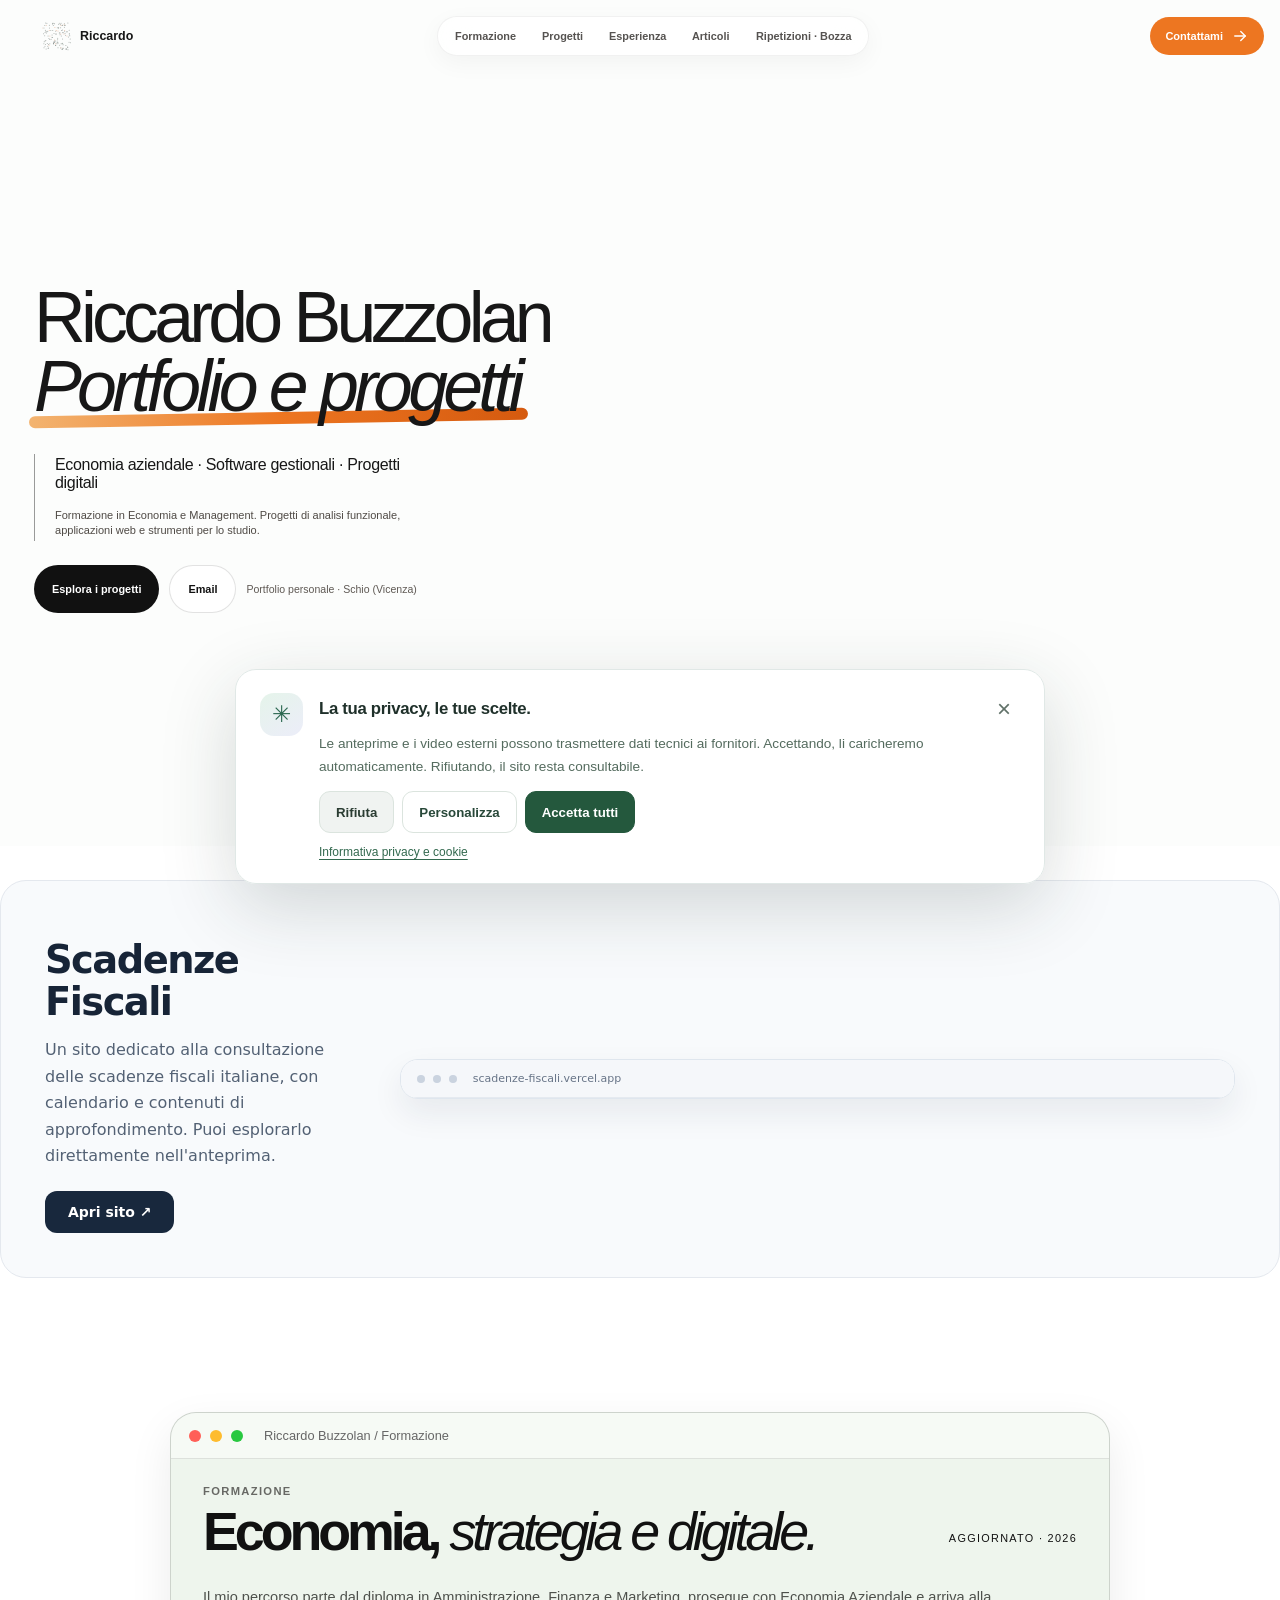
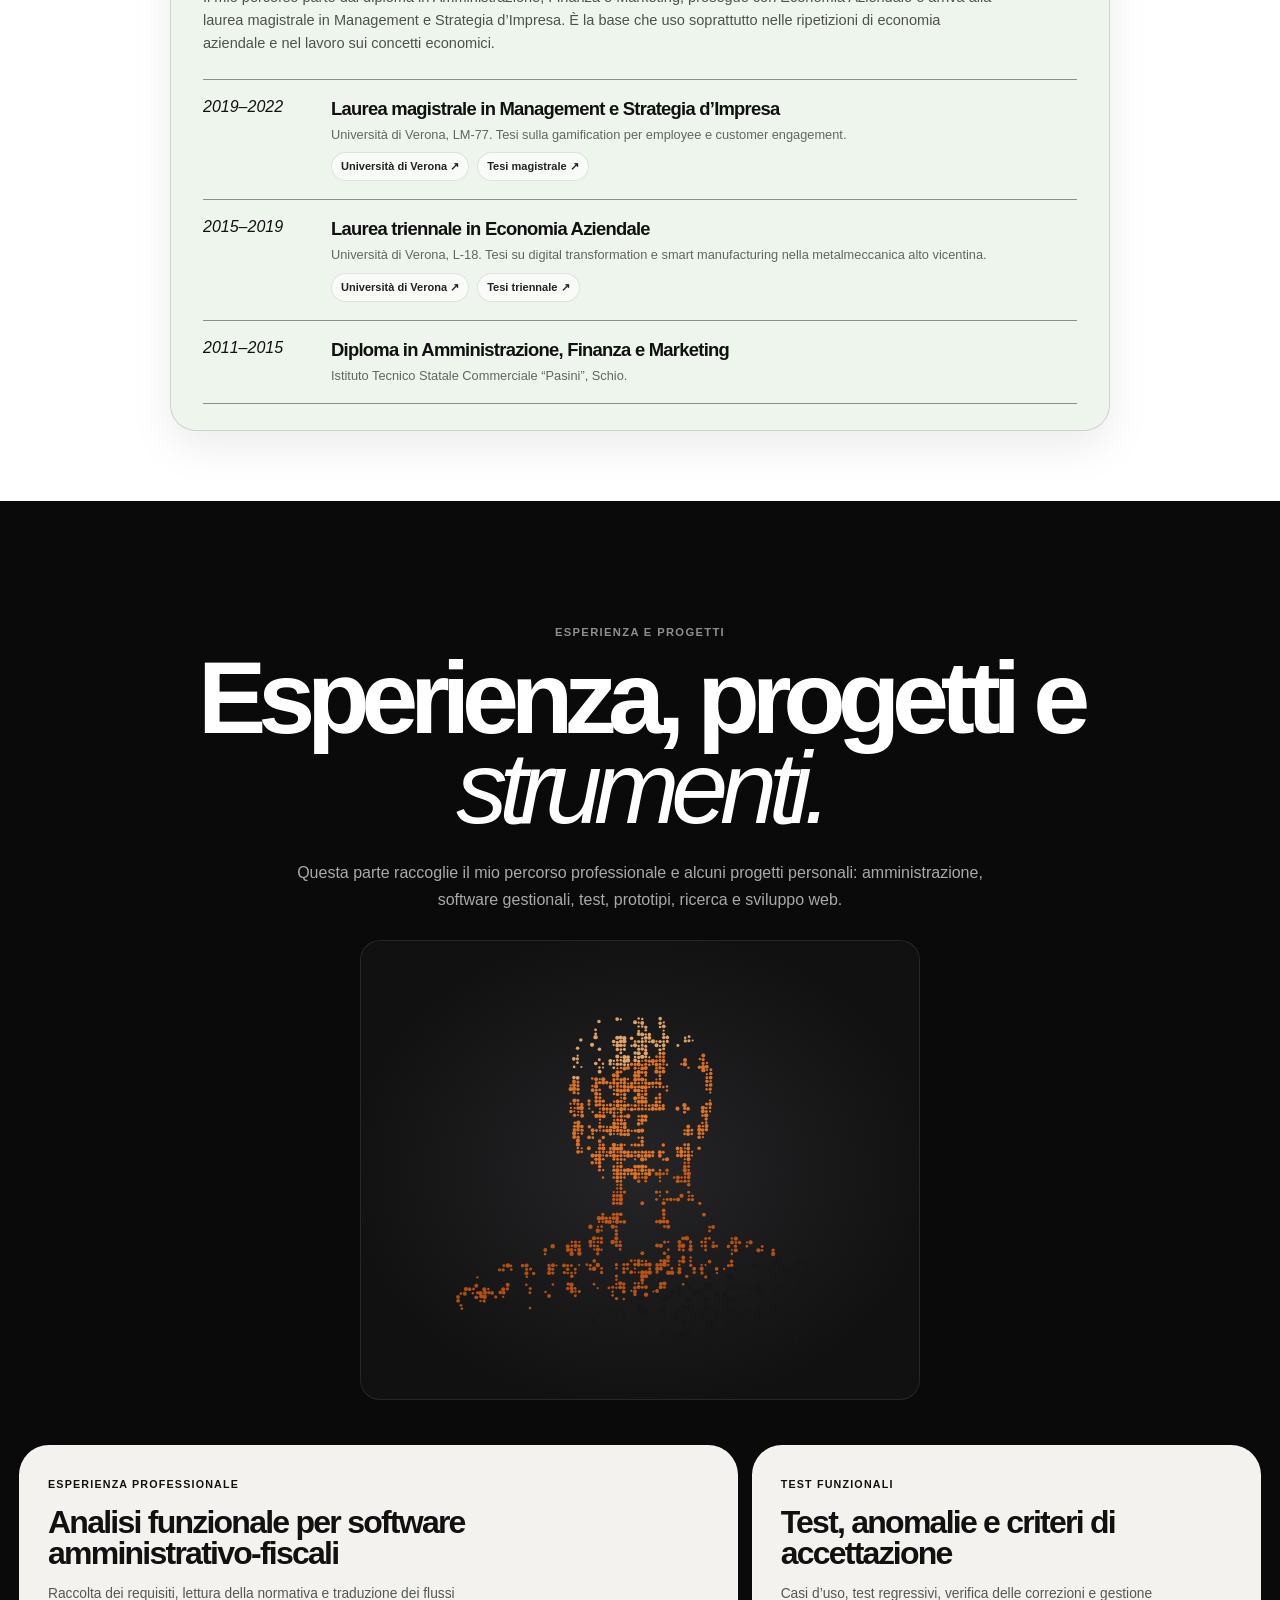
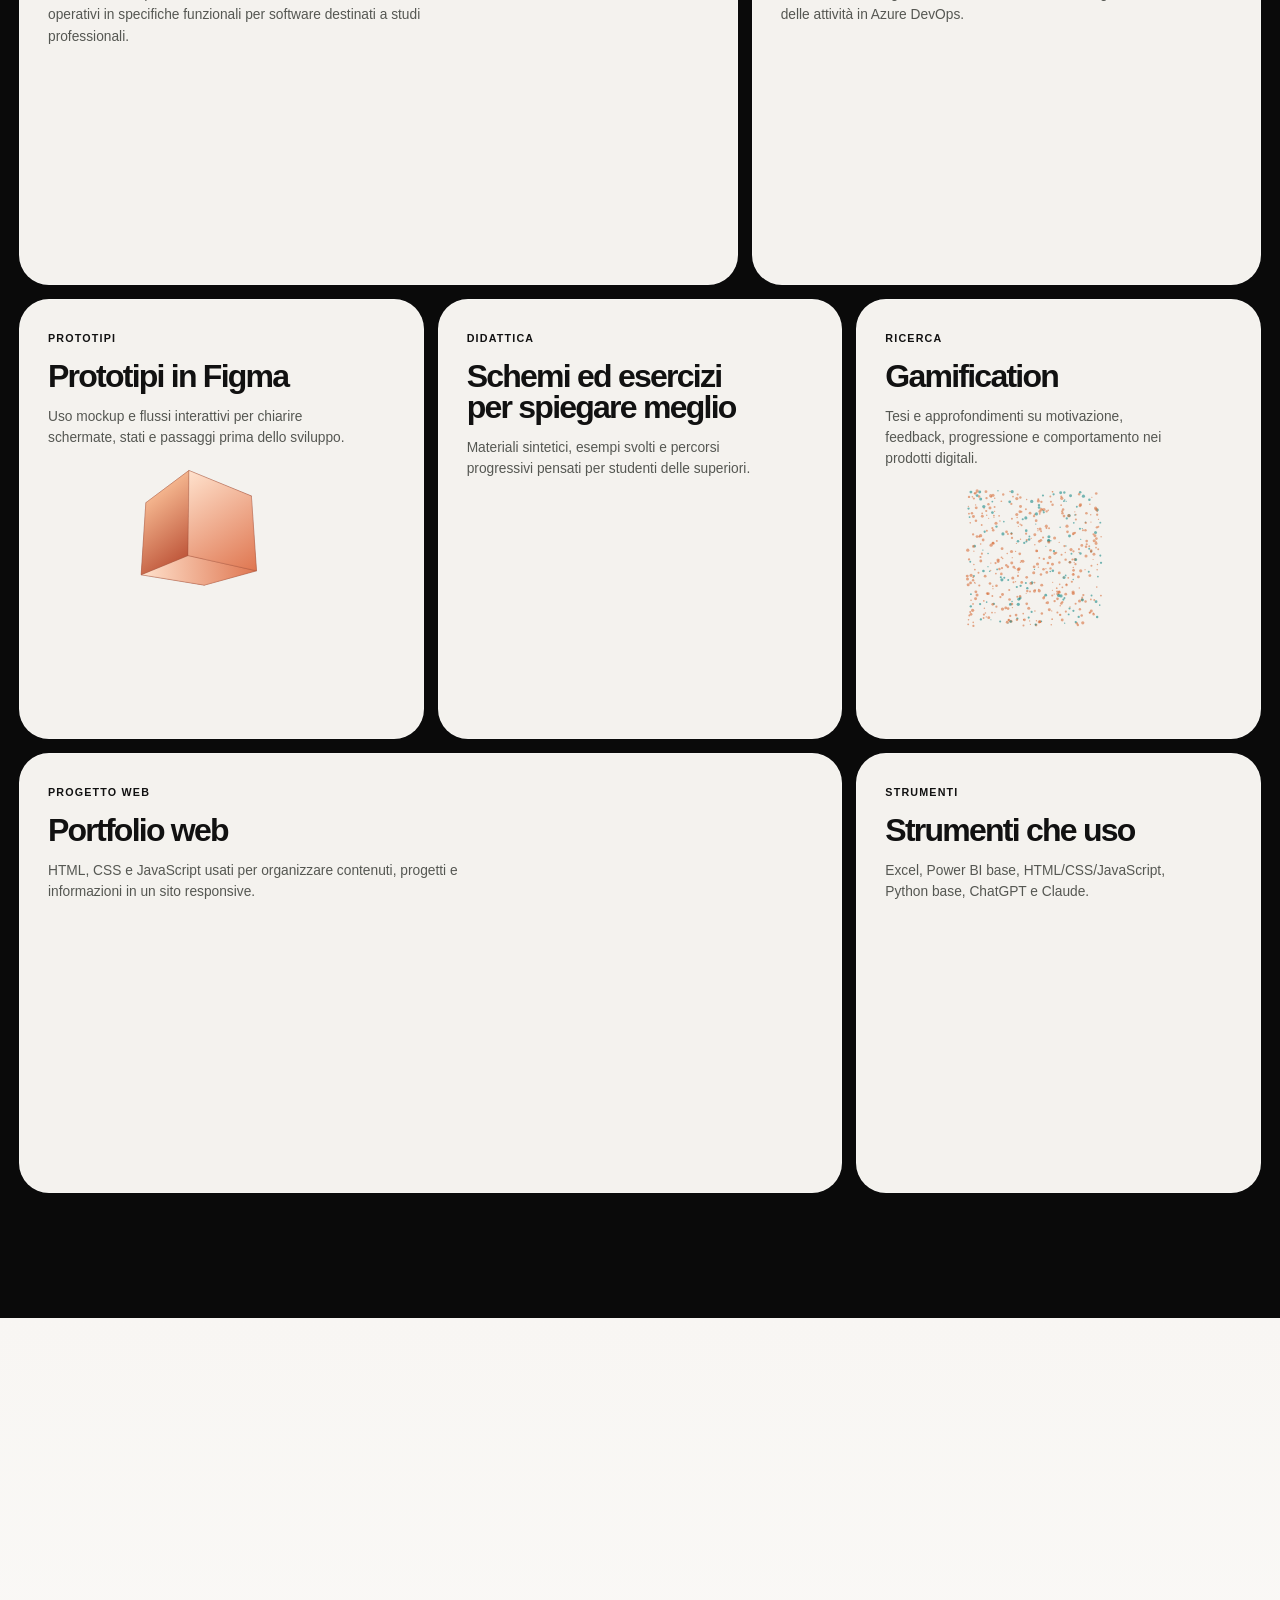
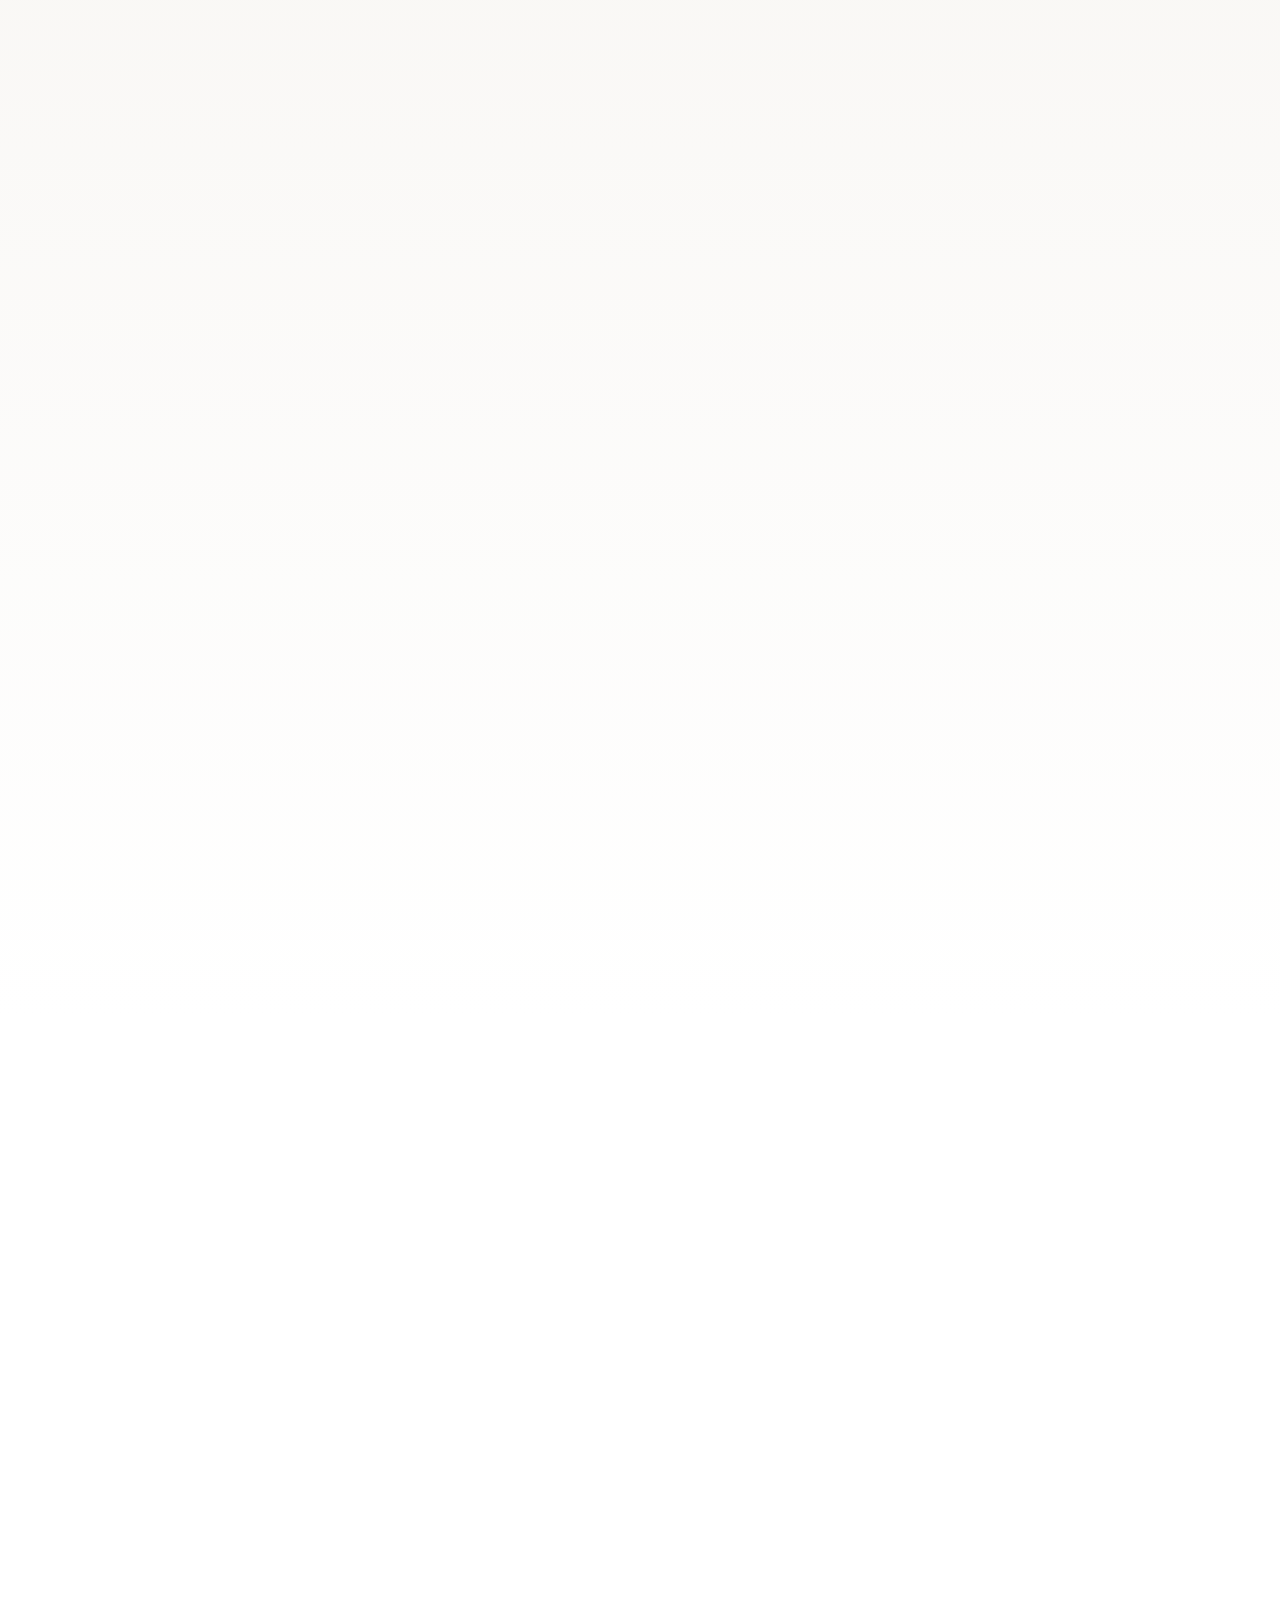
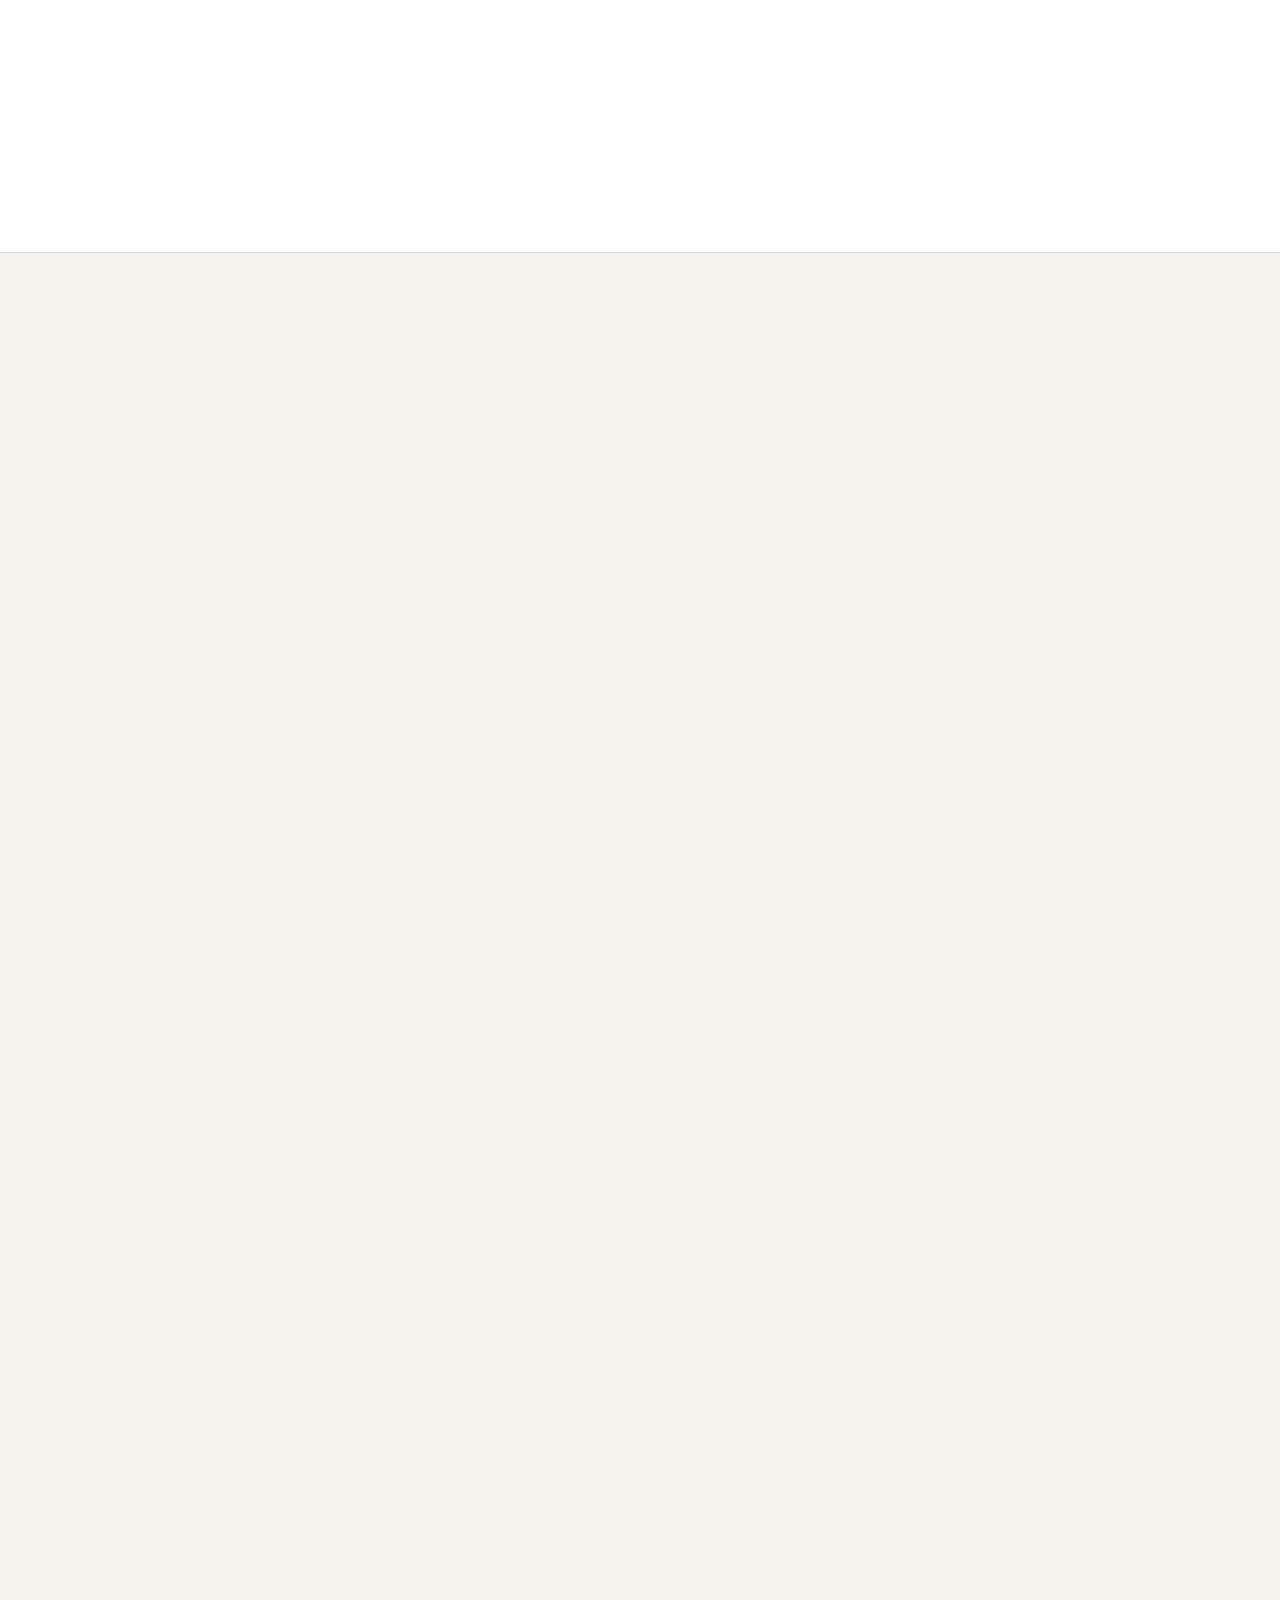
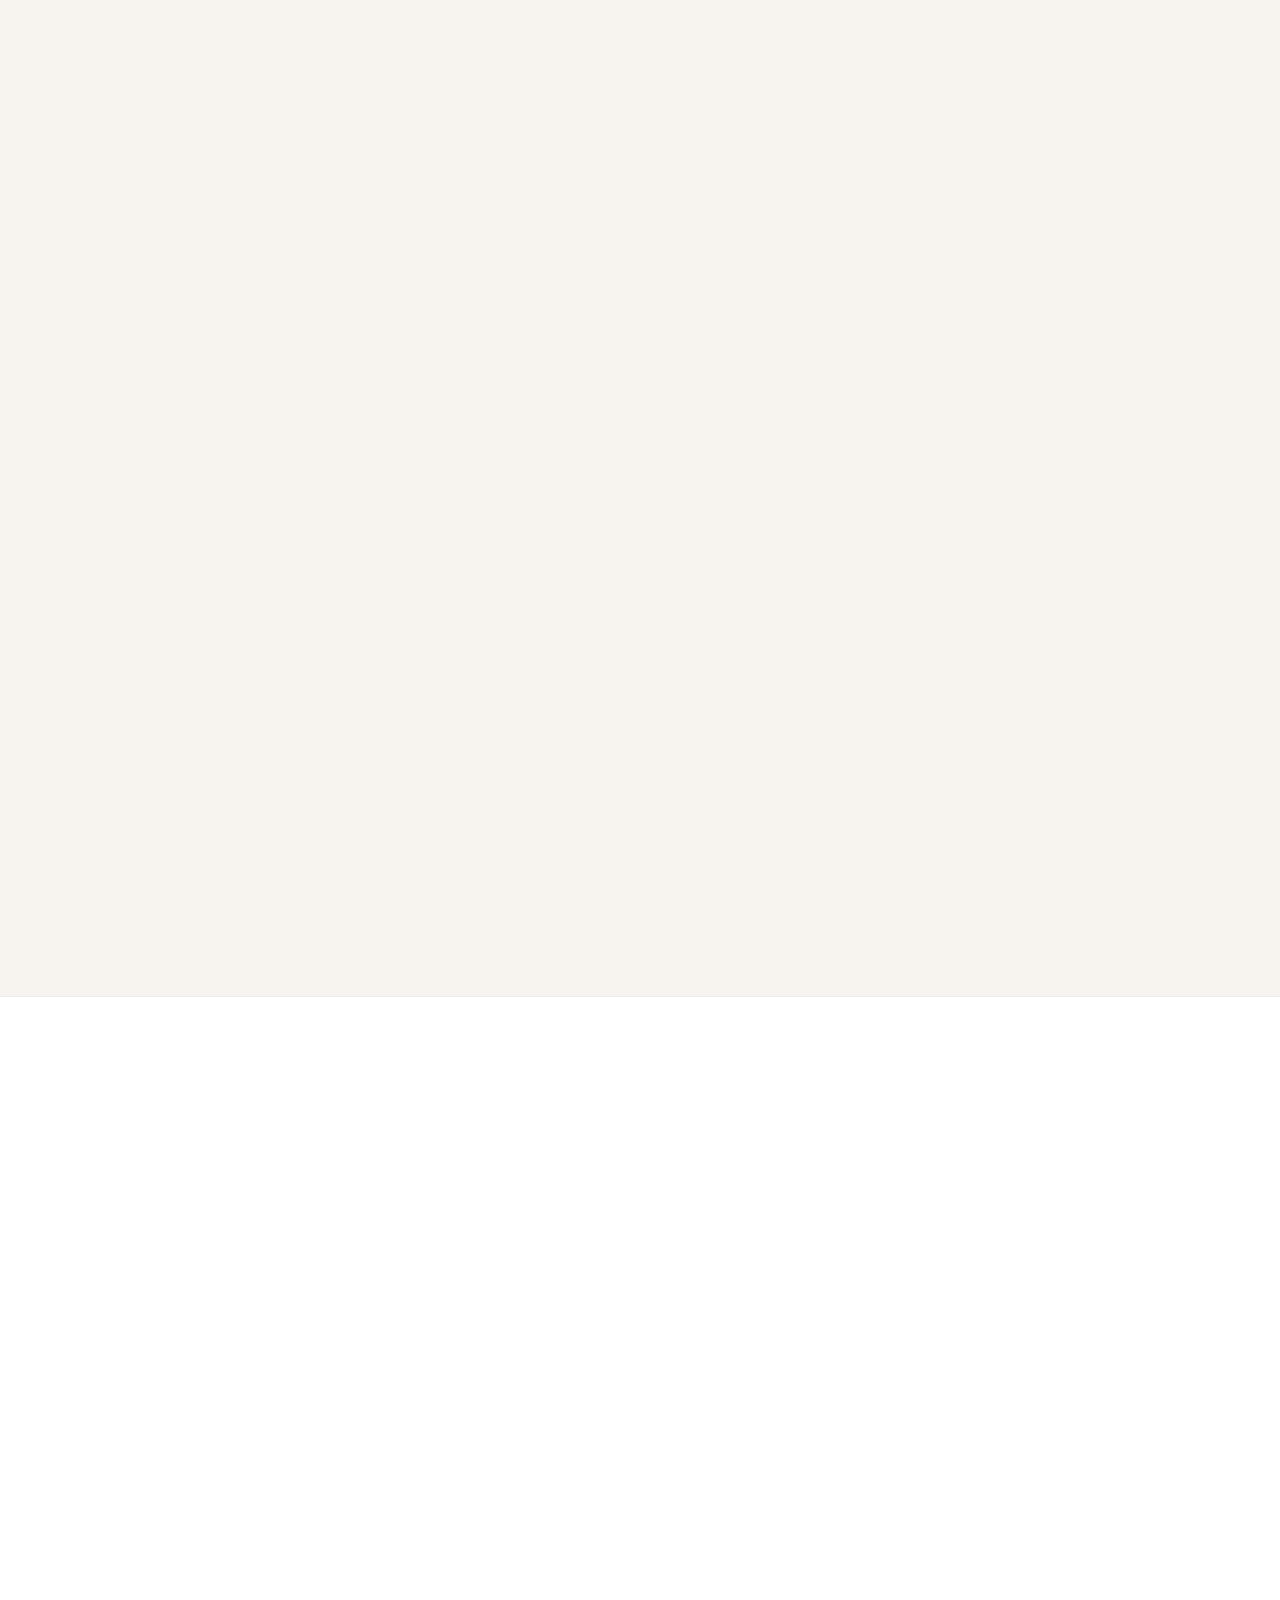
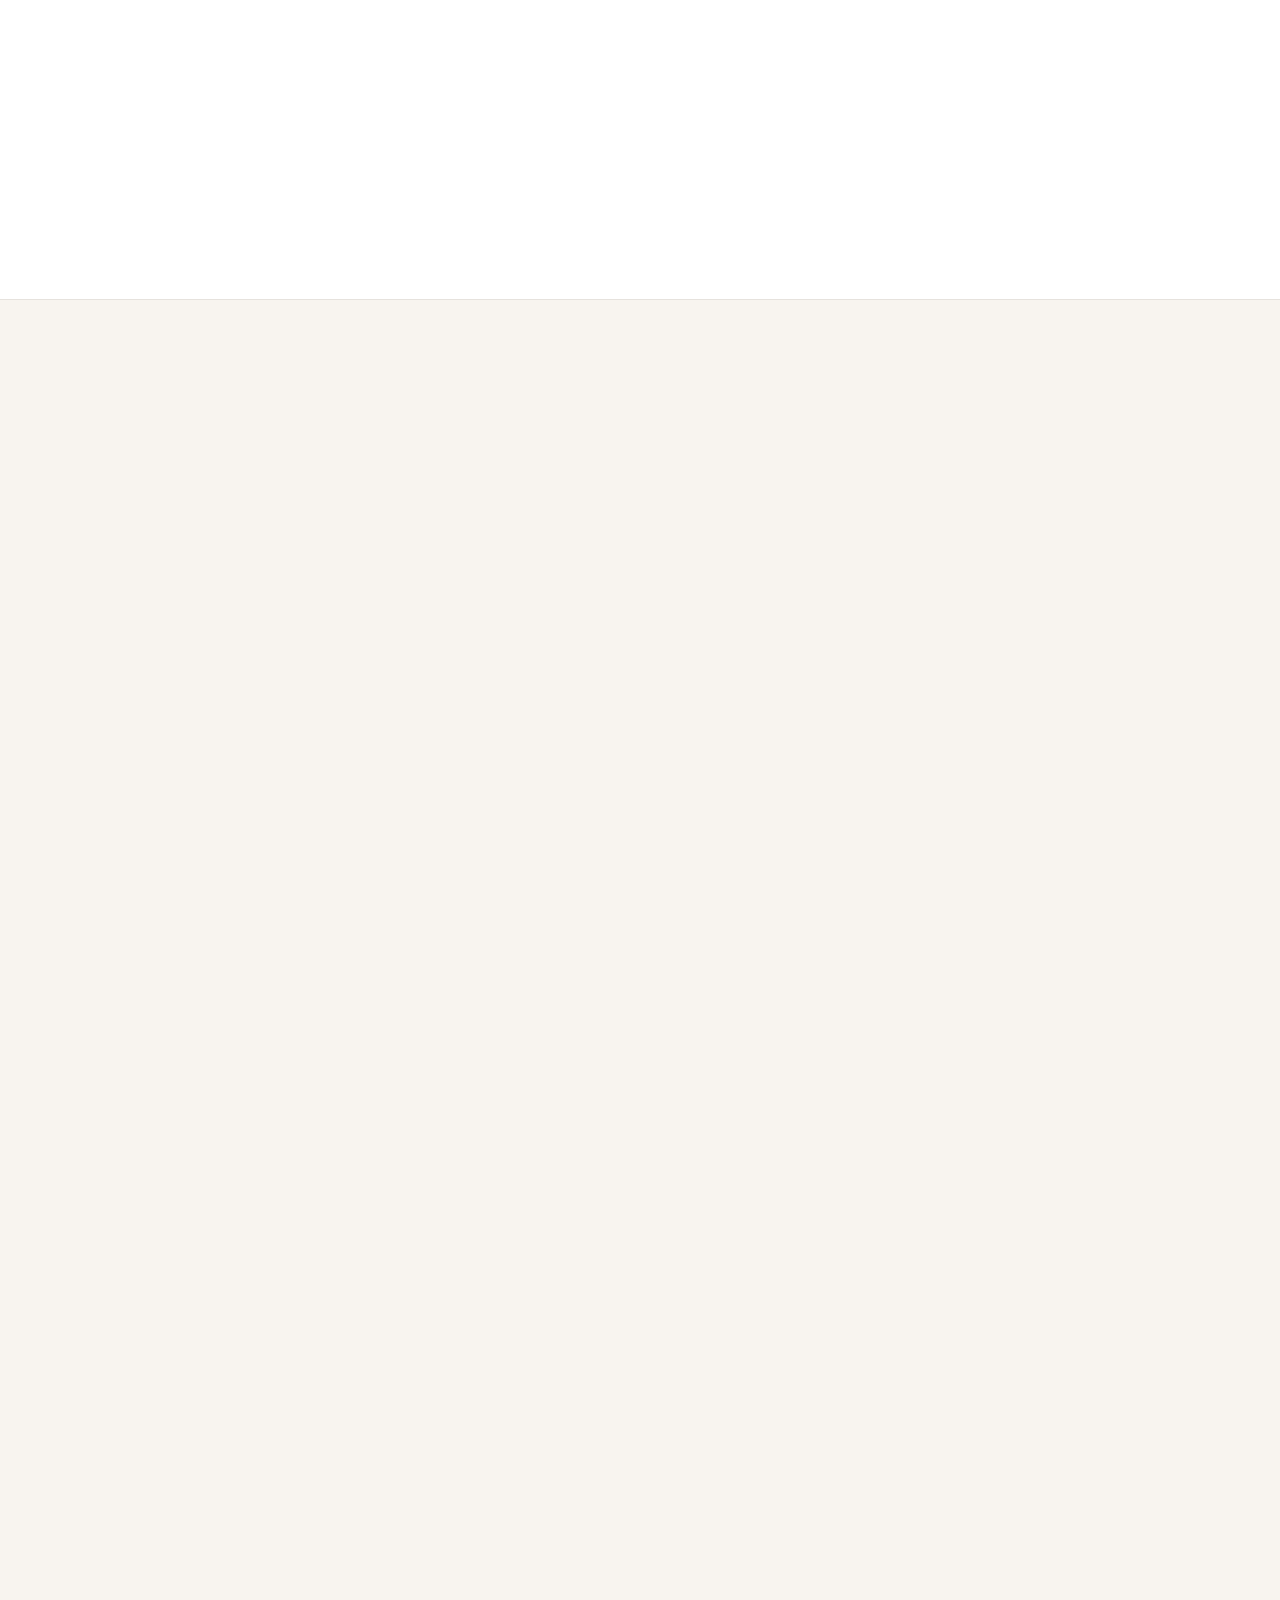
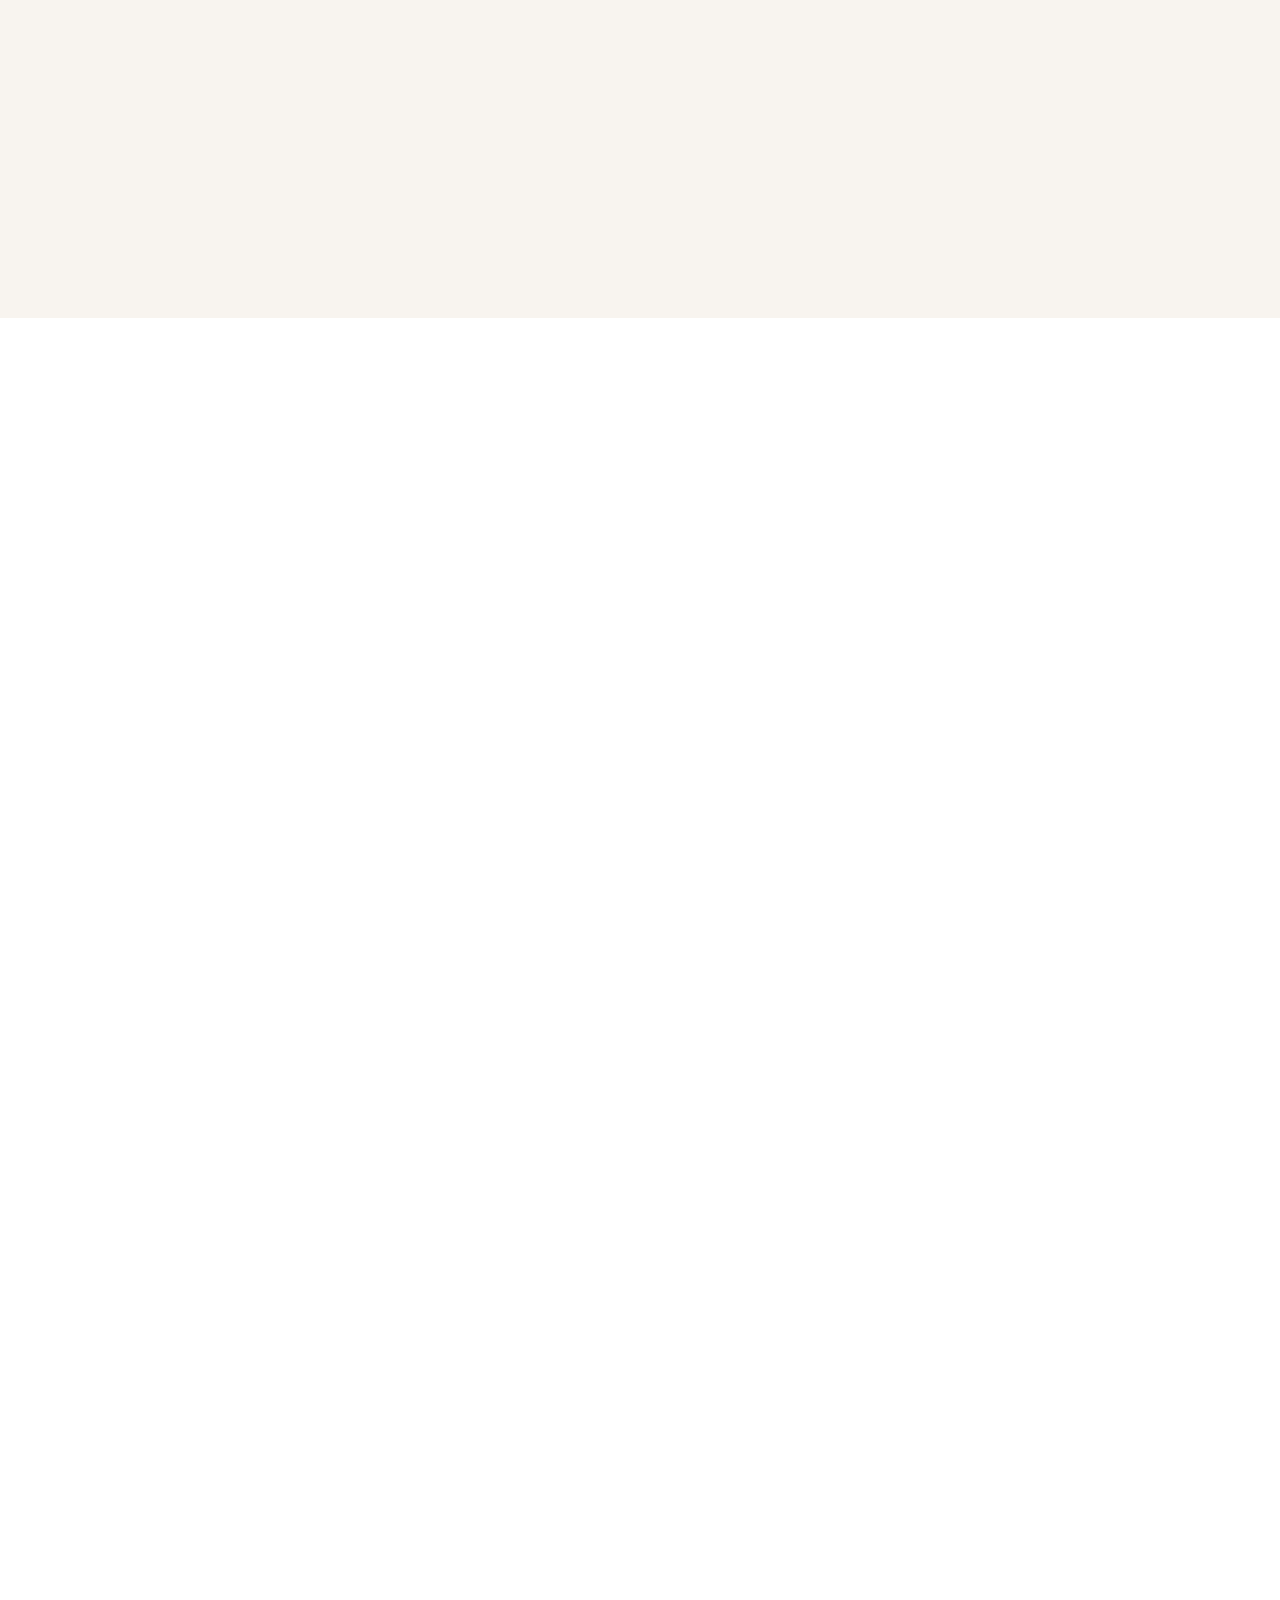
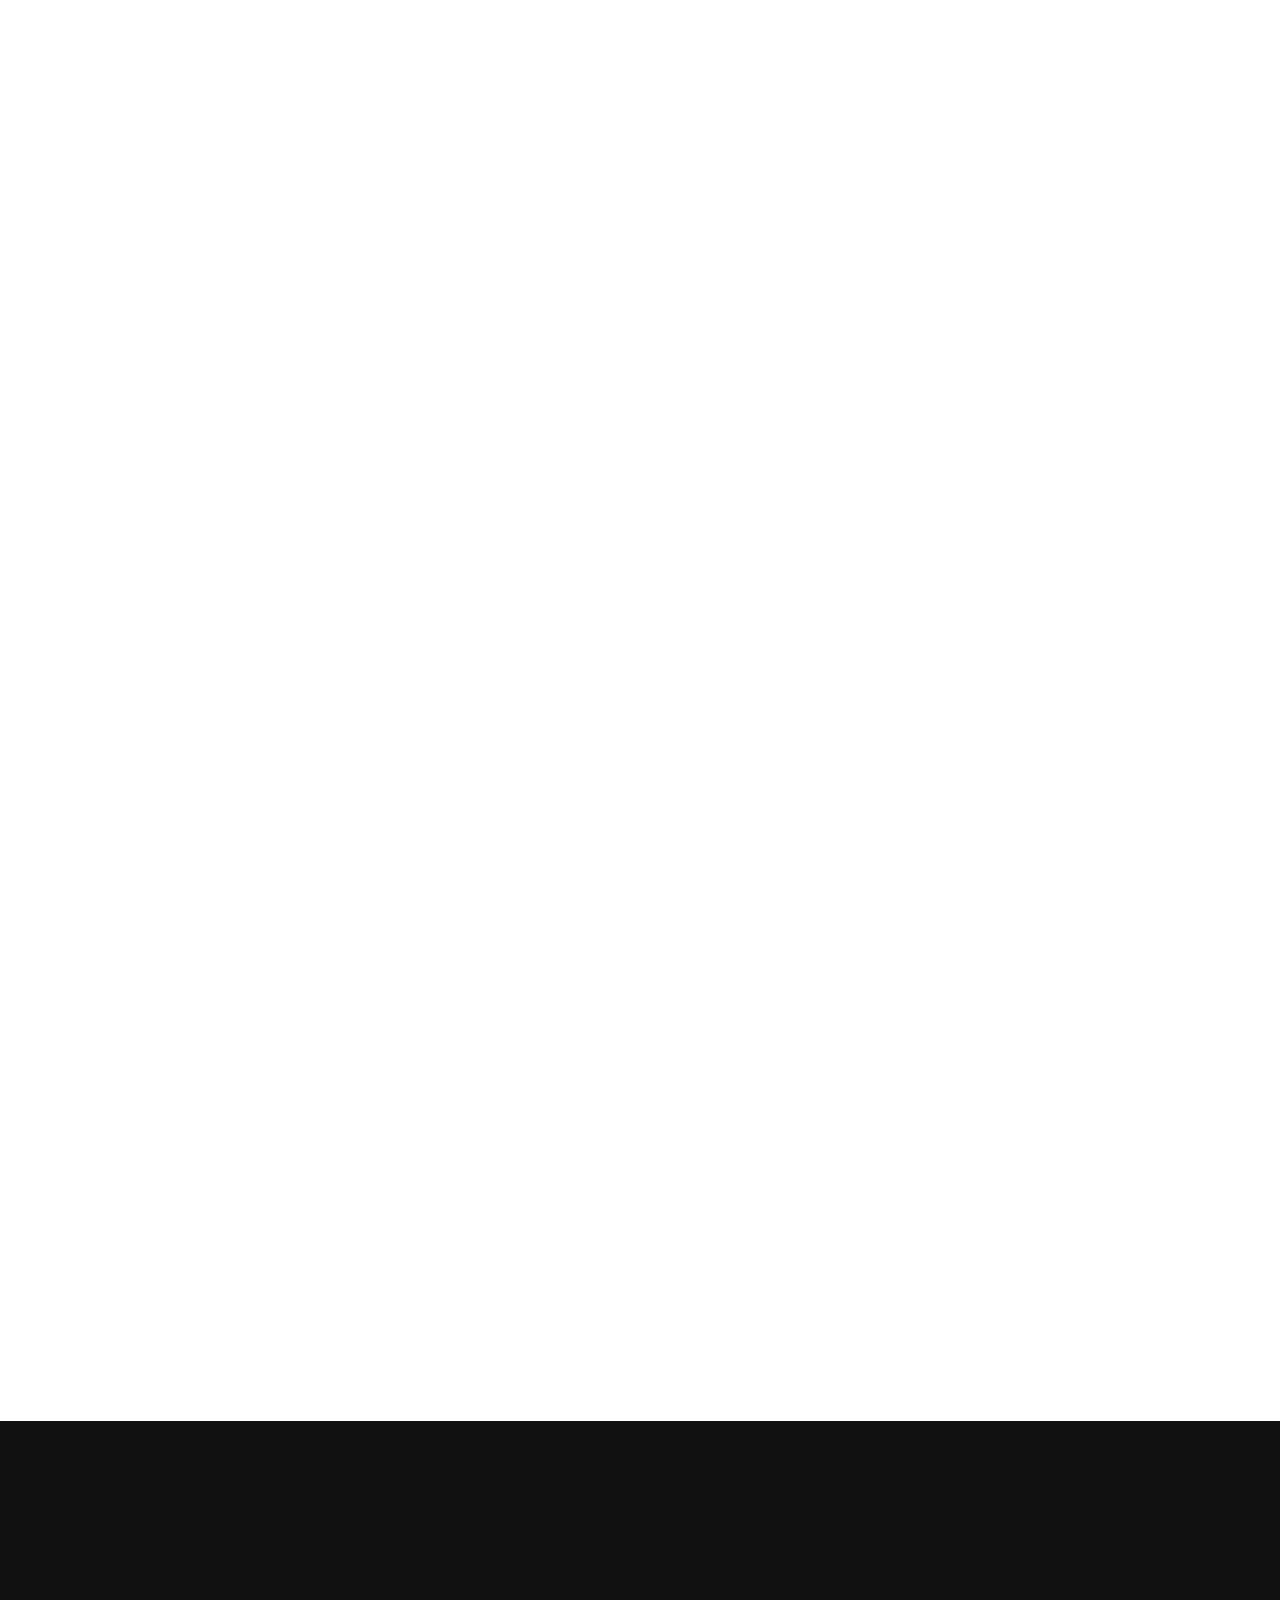
==== commit 9a5b335c: "Load softer, shorter pixel blood trail shared with main portfolio" ====
--- a/index.html
+++ b/index.html
@@ -528,7 +528,7 @@
 </section>
 
 <script src="./assets/js/motion-light.js" defer></script>
-<script src="https://riccardobuzzolan.github.io/assets/js/ascii-sharks-hero.js?v=20261022-touch" defer></script>
+<script src="https://riccardobuzzolan.github.io/assets/js/ascii-sharks-hero.js?v=20261022-soft-pixels" defer></script>
 <script src="./assets/js/site.js" defer></script>
 <script src="./assets/js/privacy.js" data-privacy-site="ripetizioni" defer></script></body>
 </html>
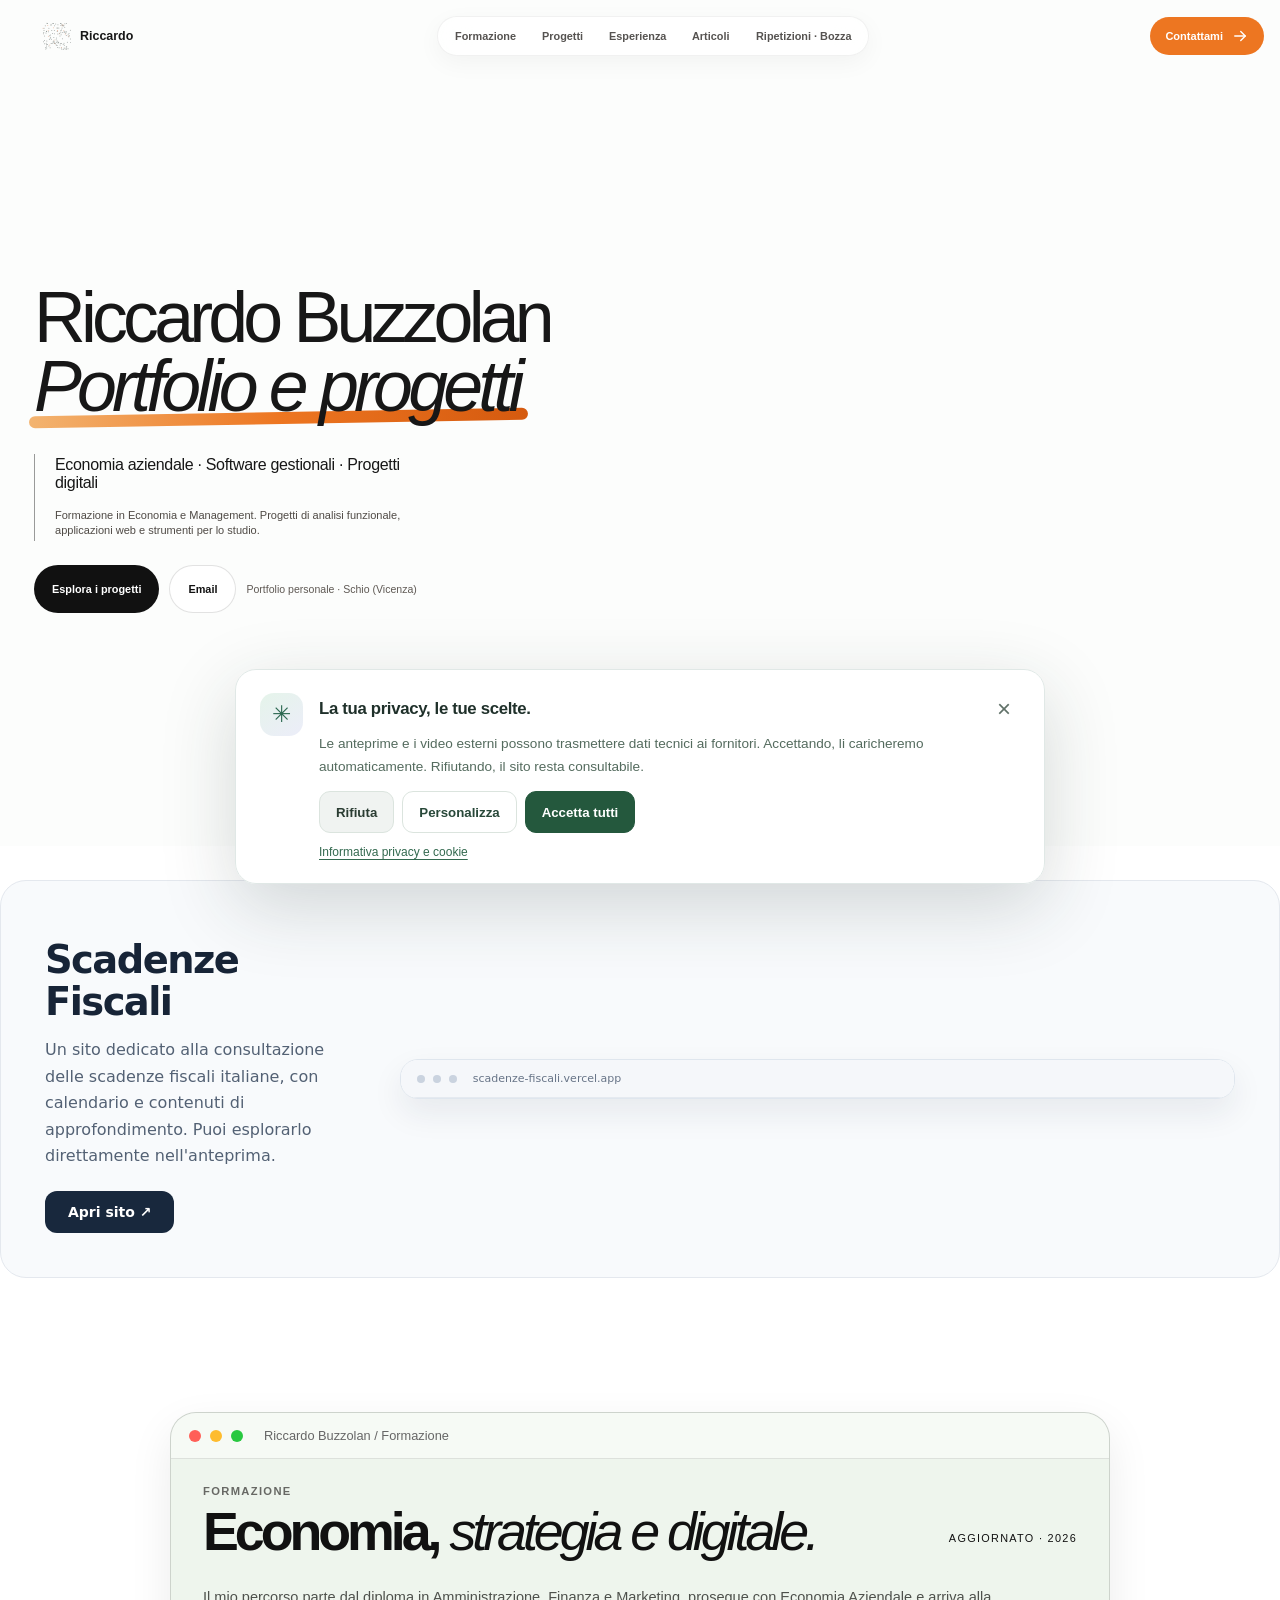
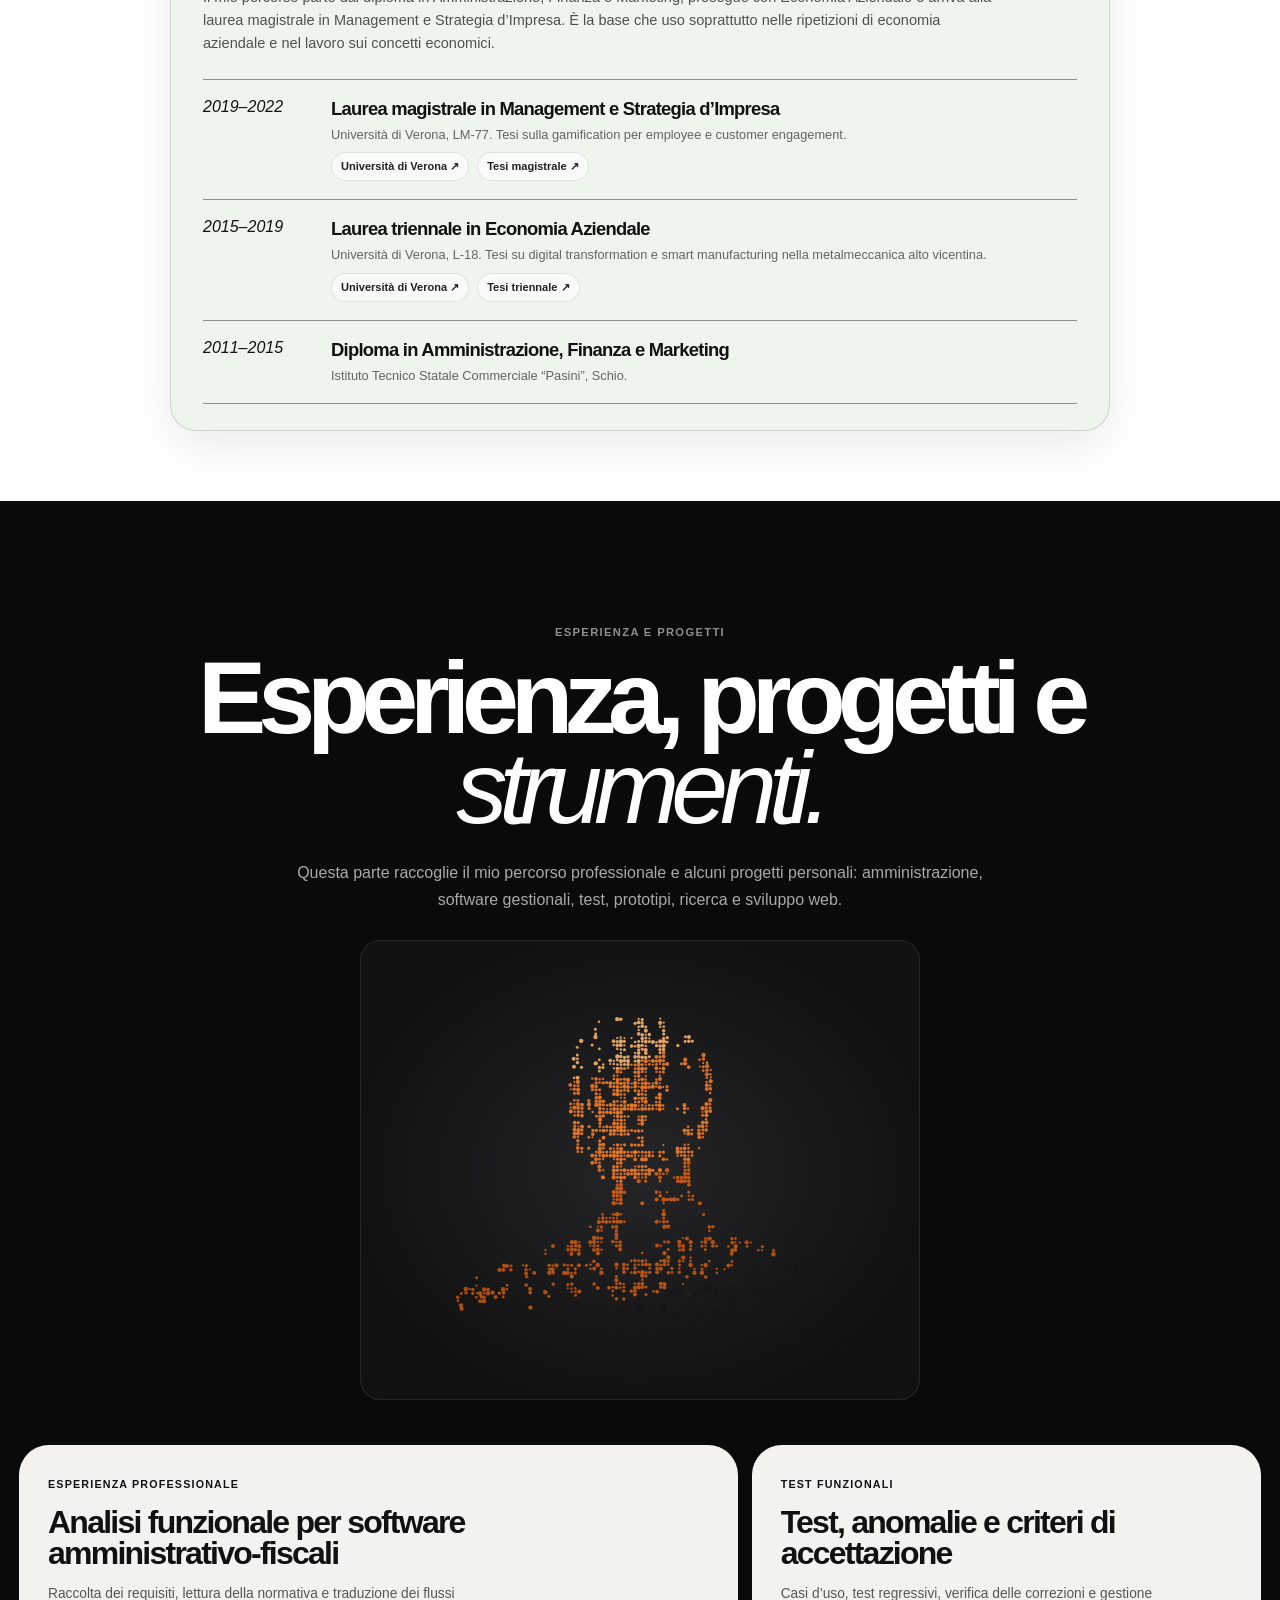
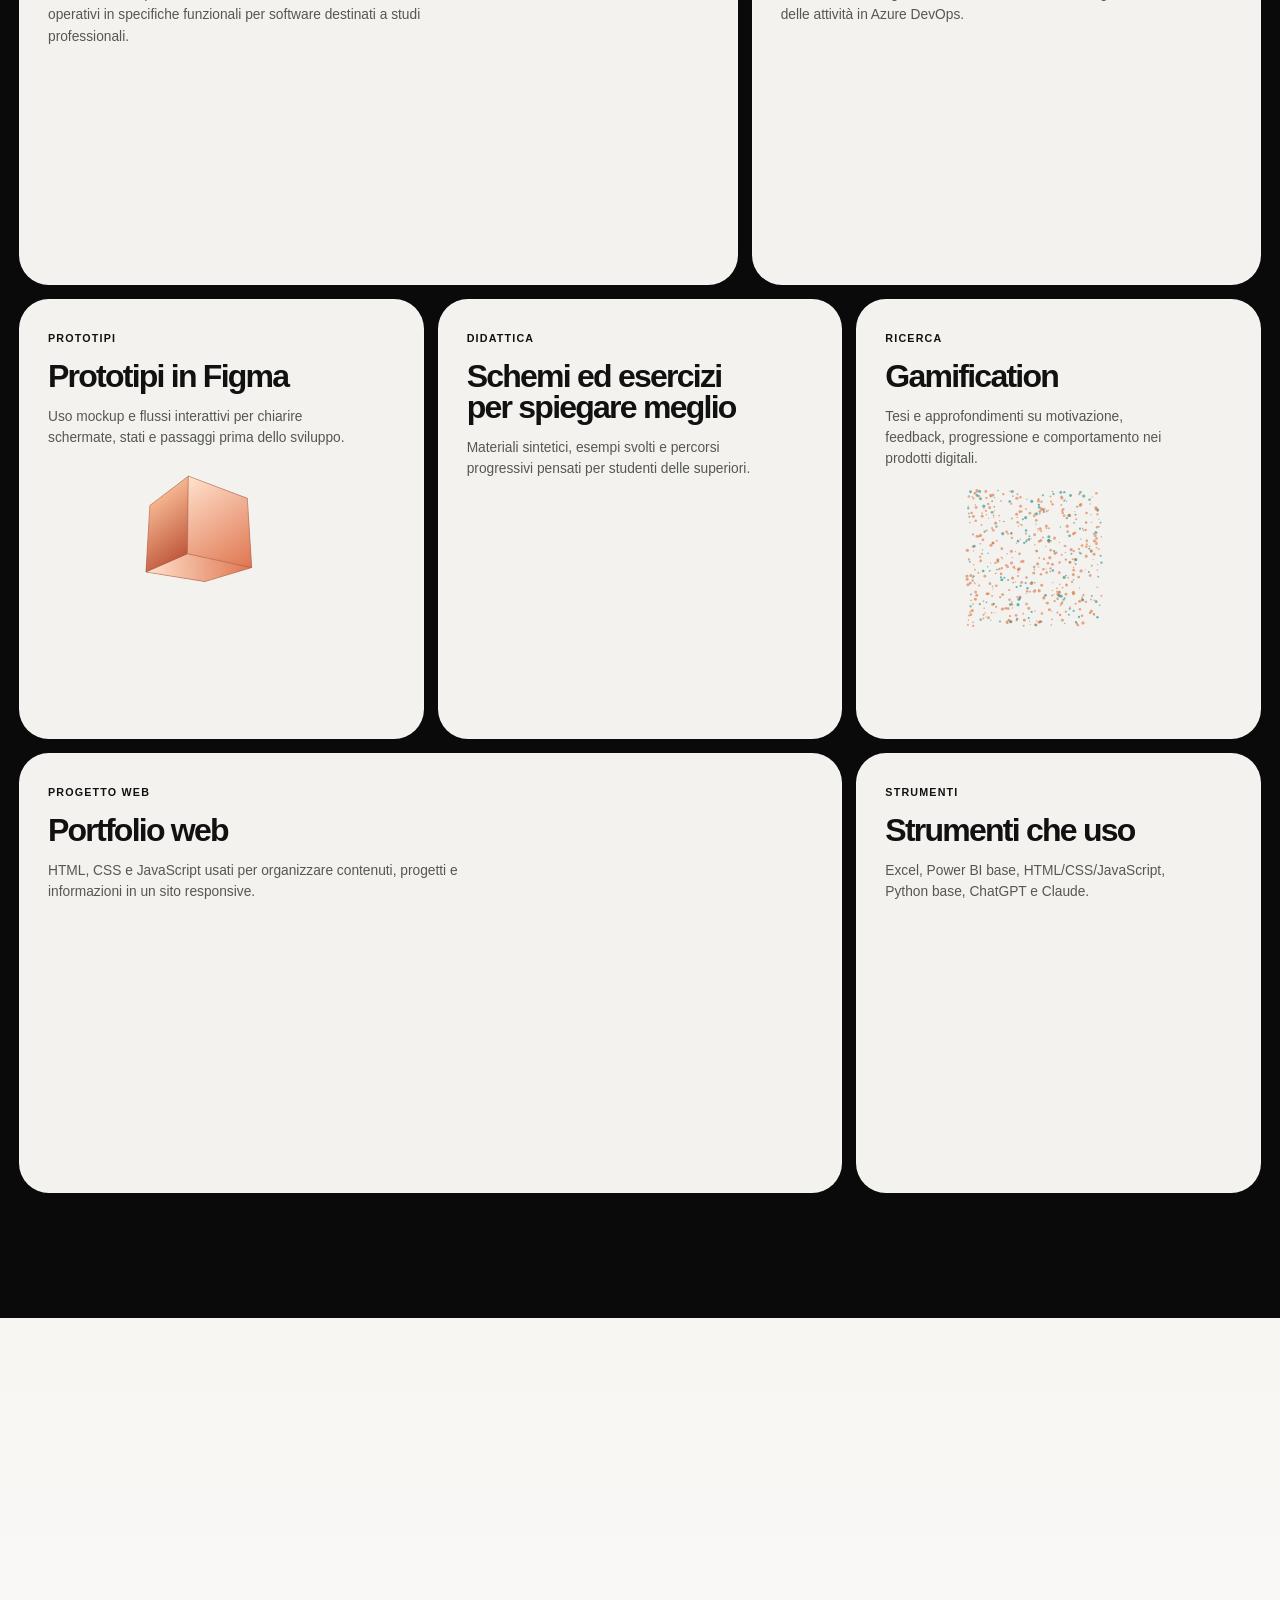
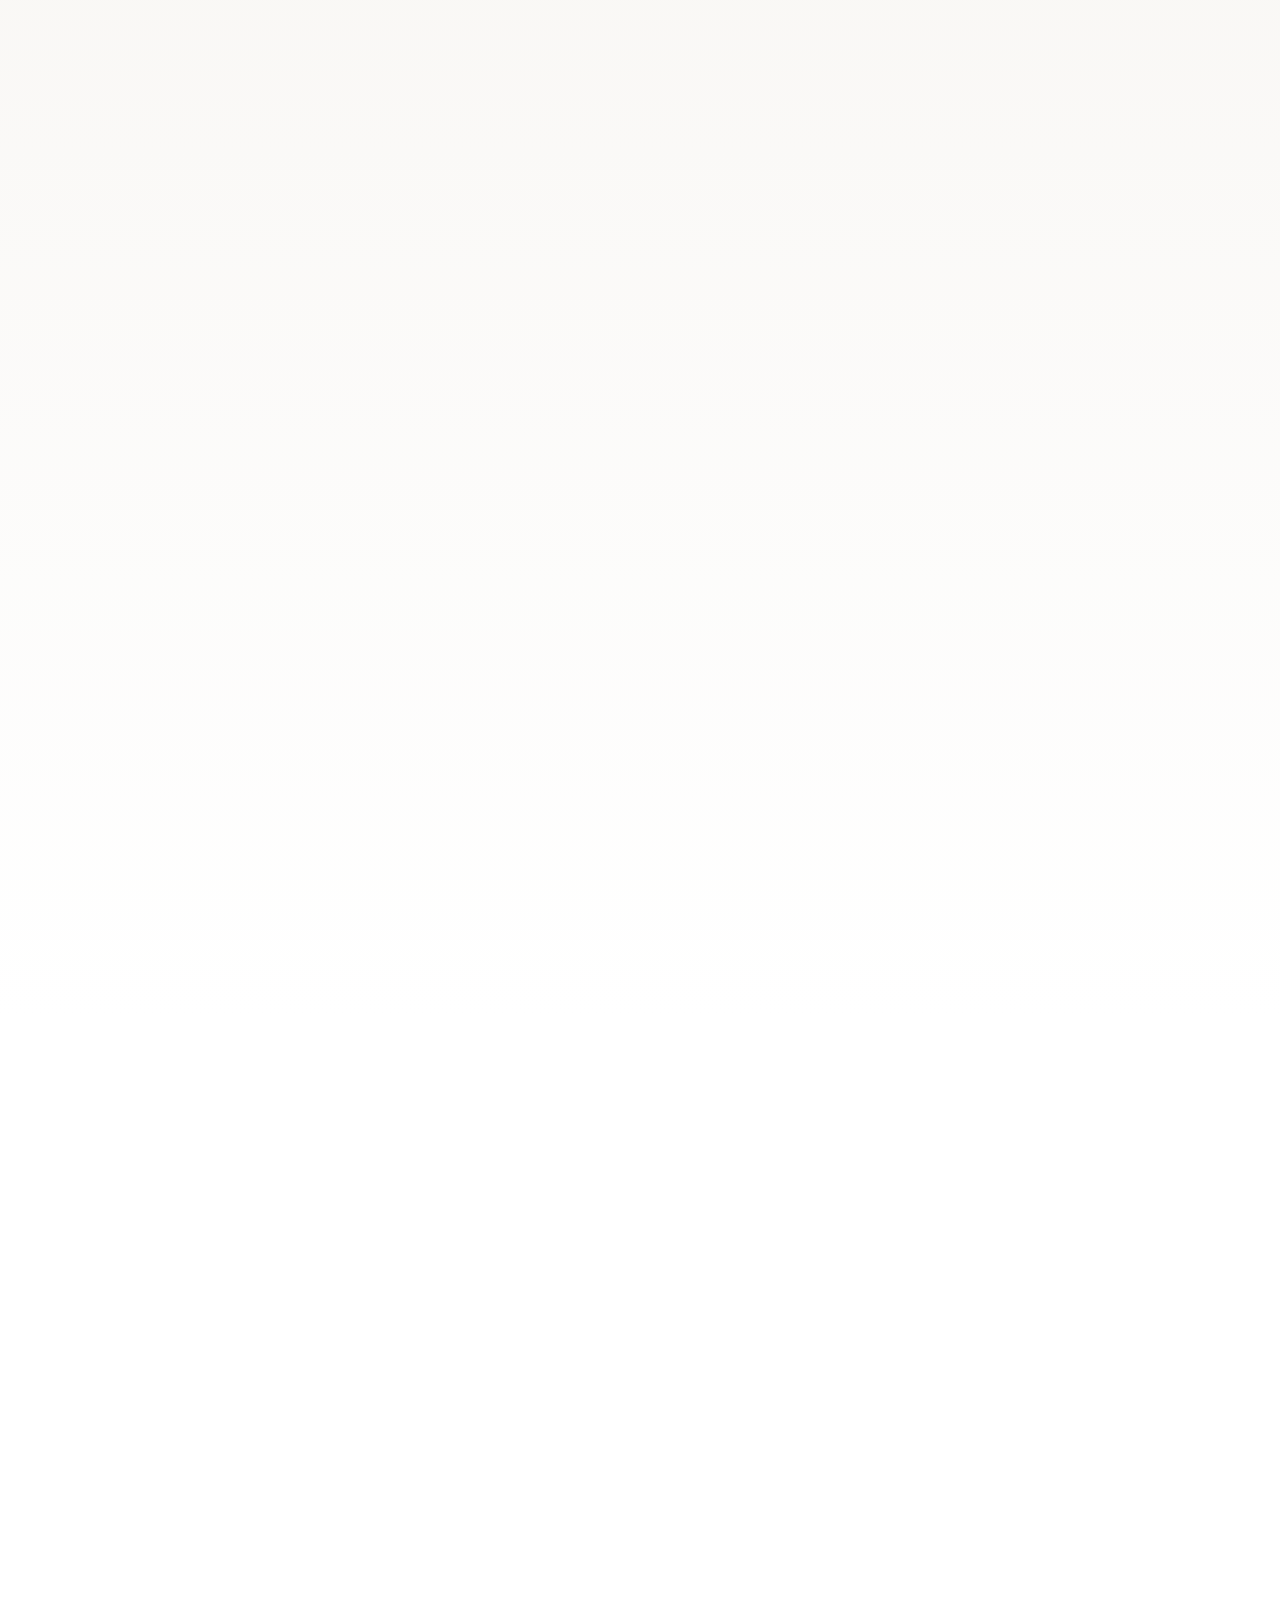
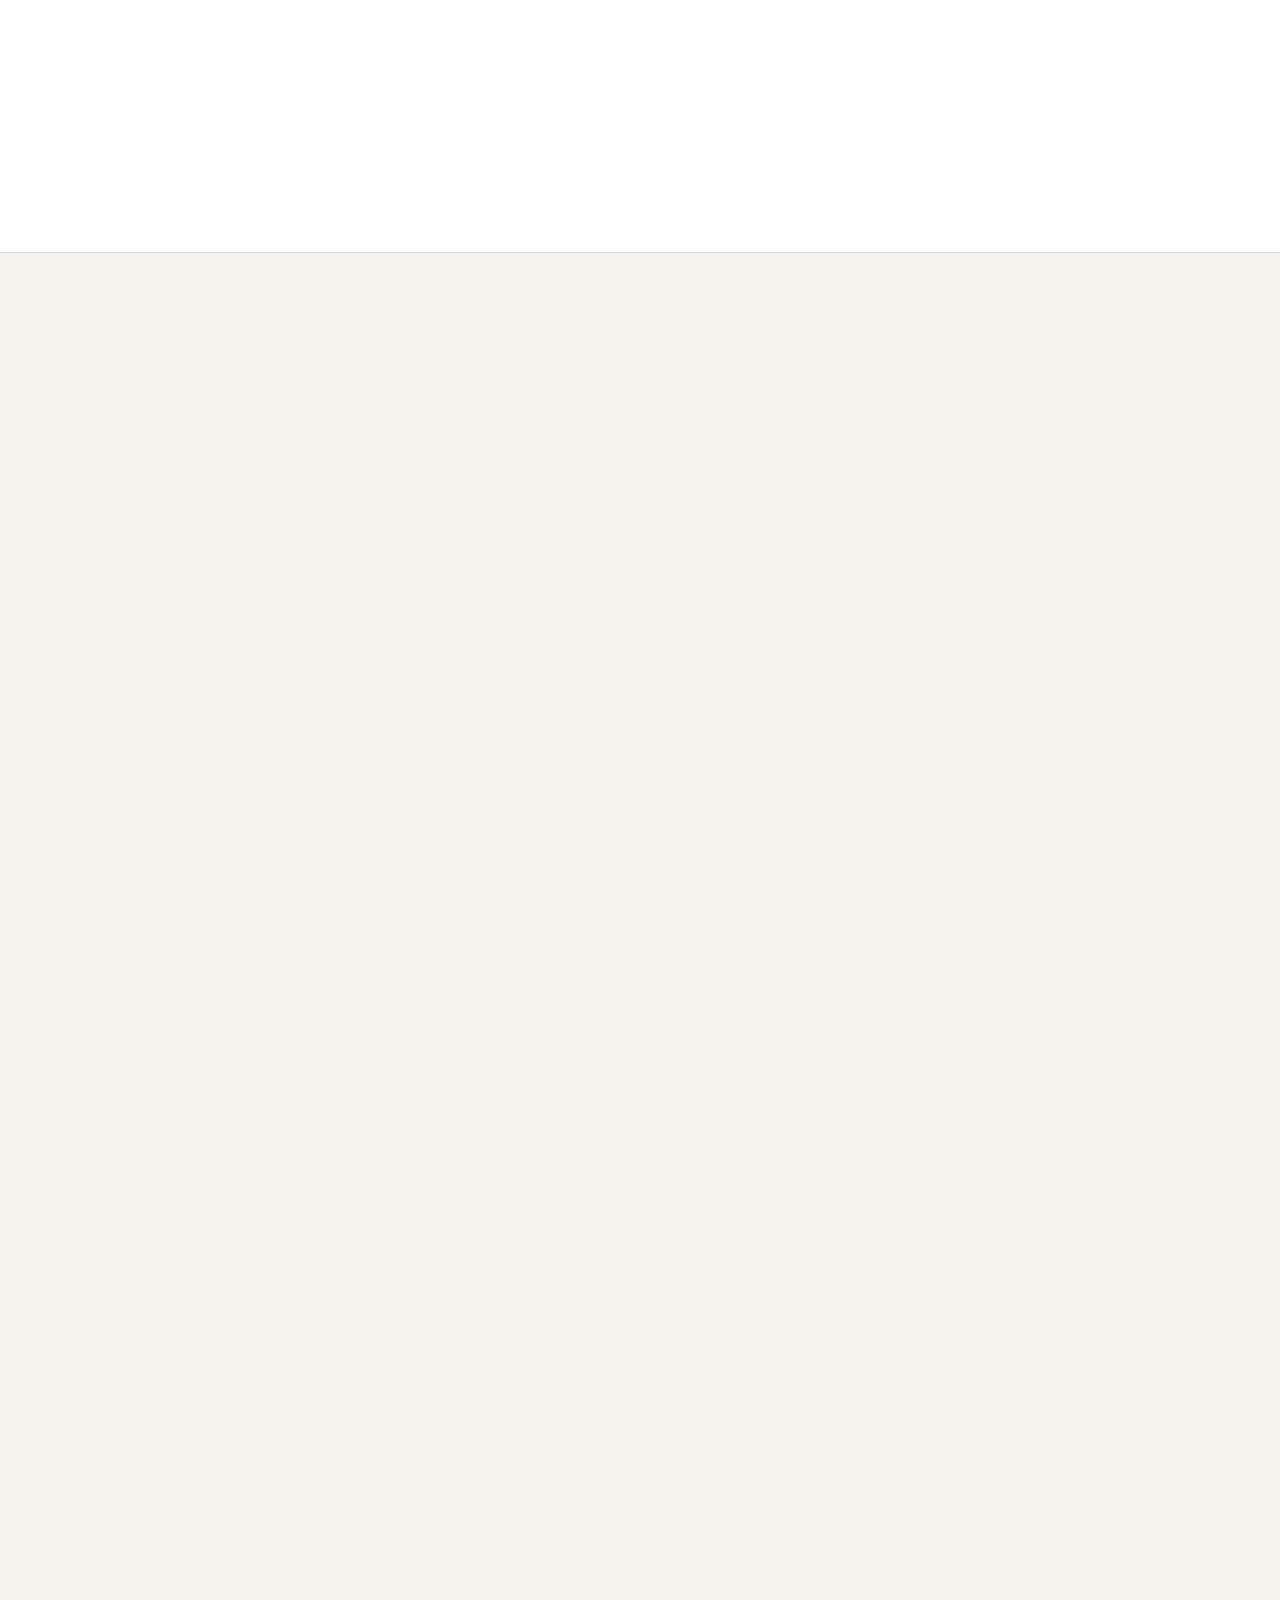
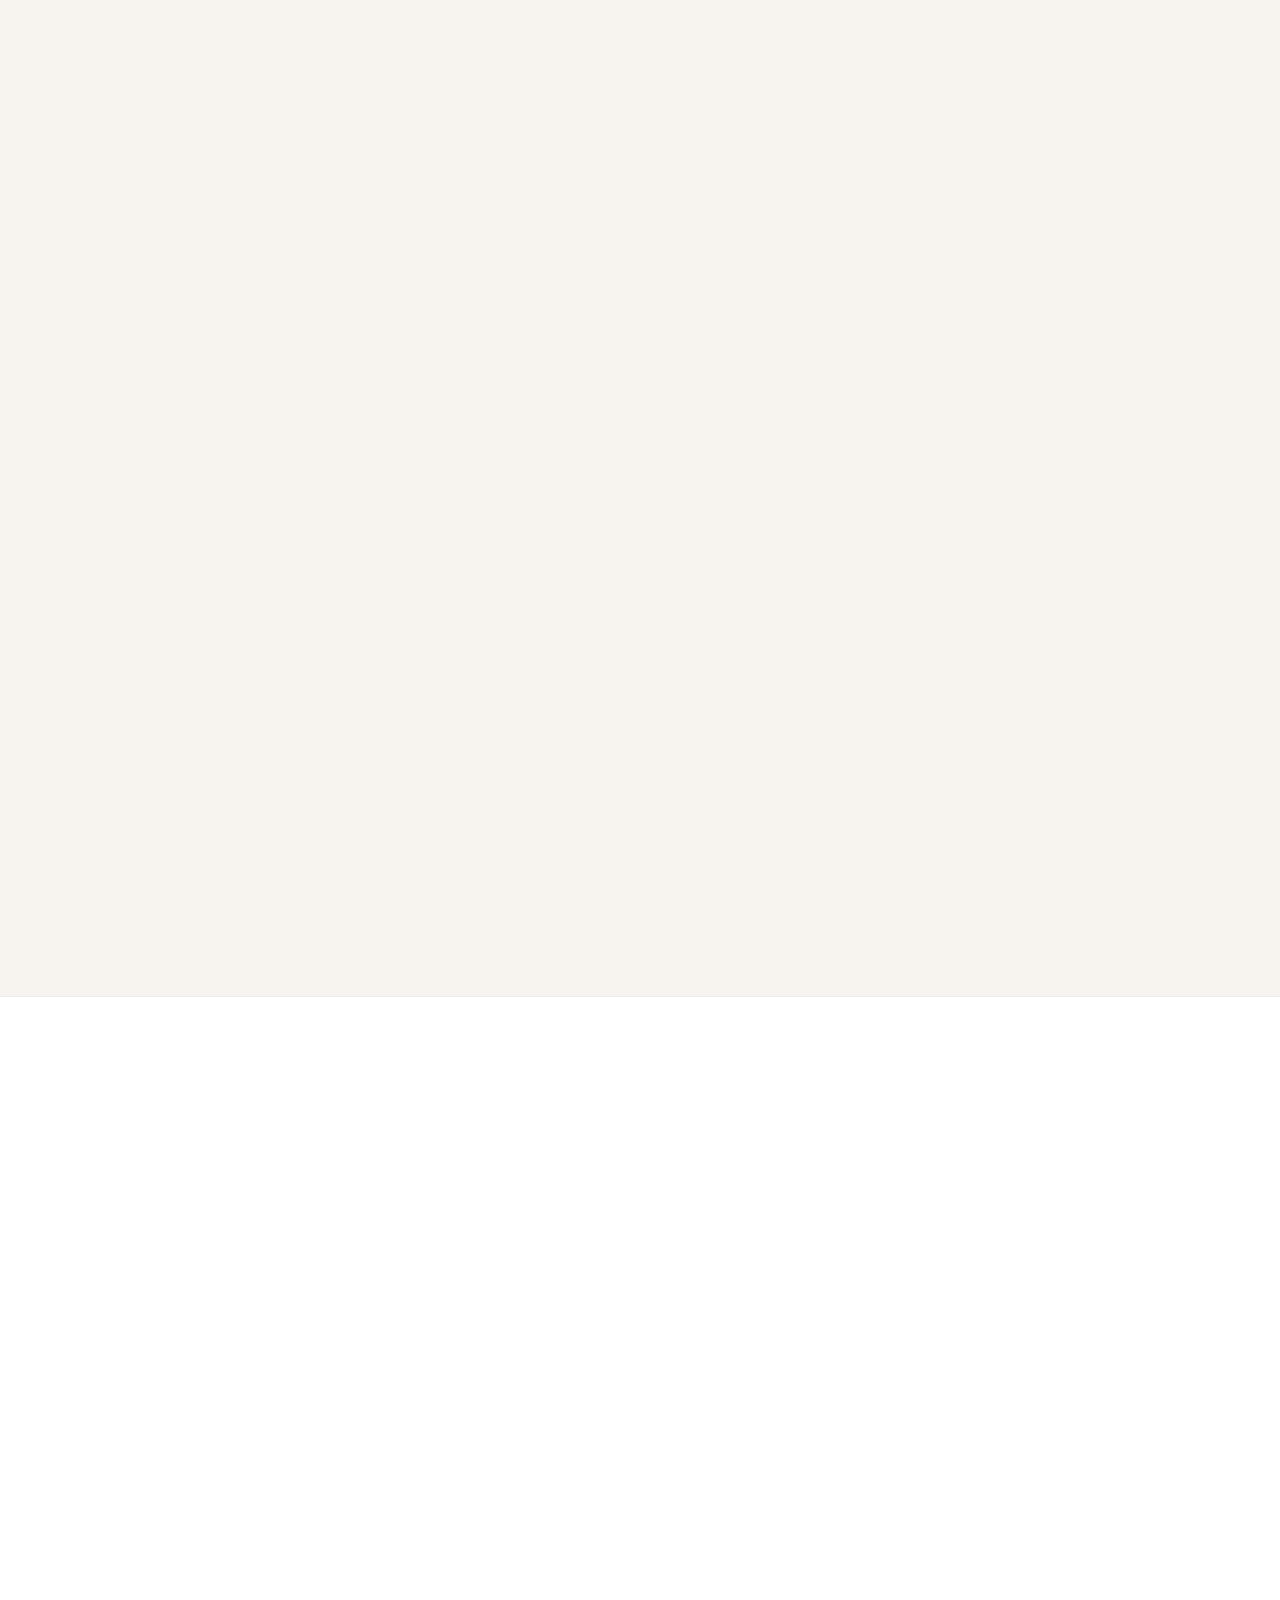
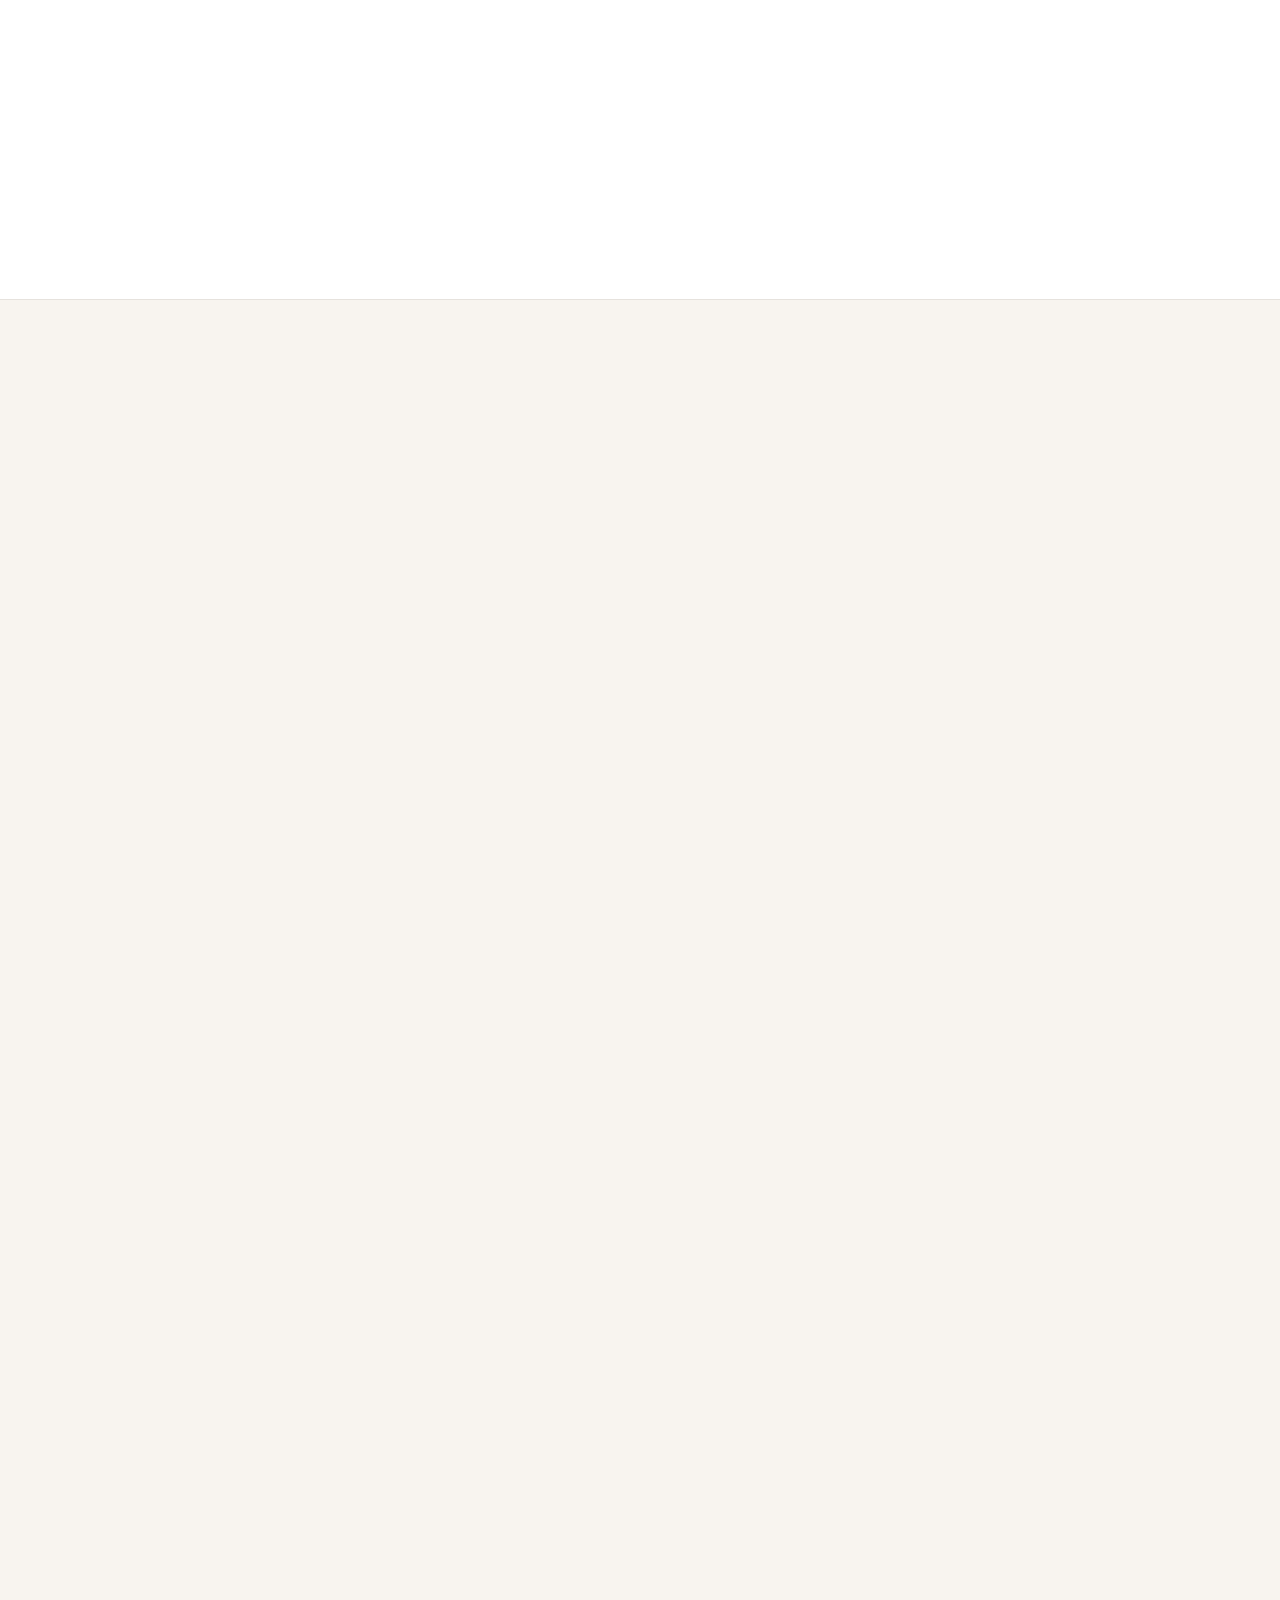
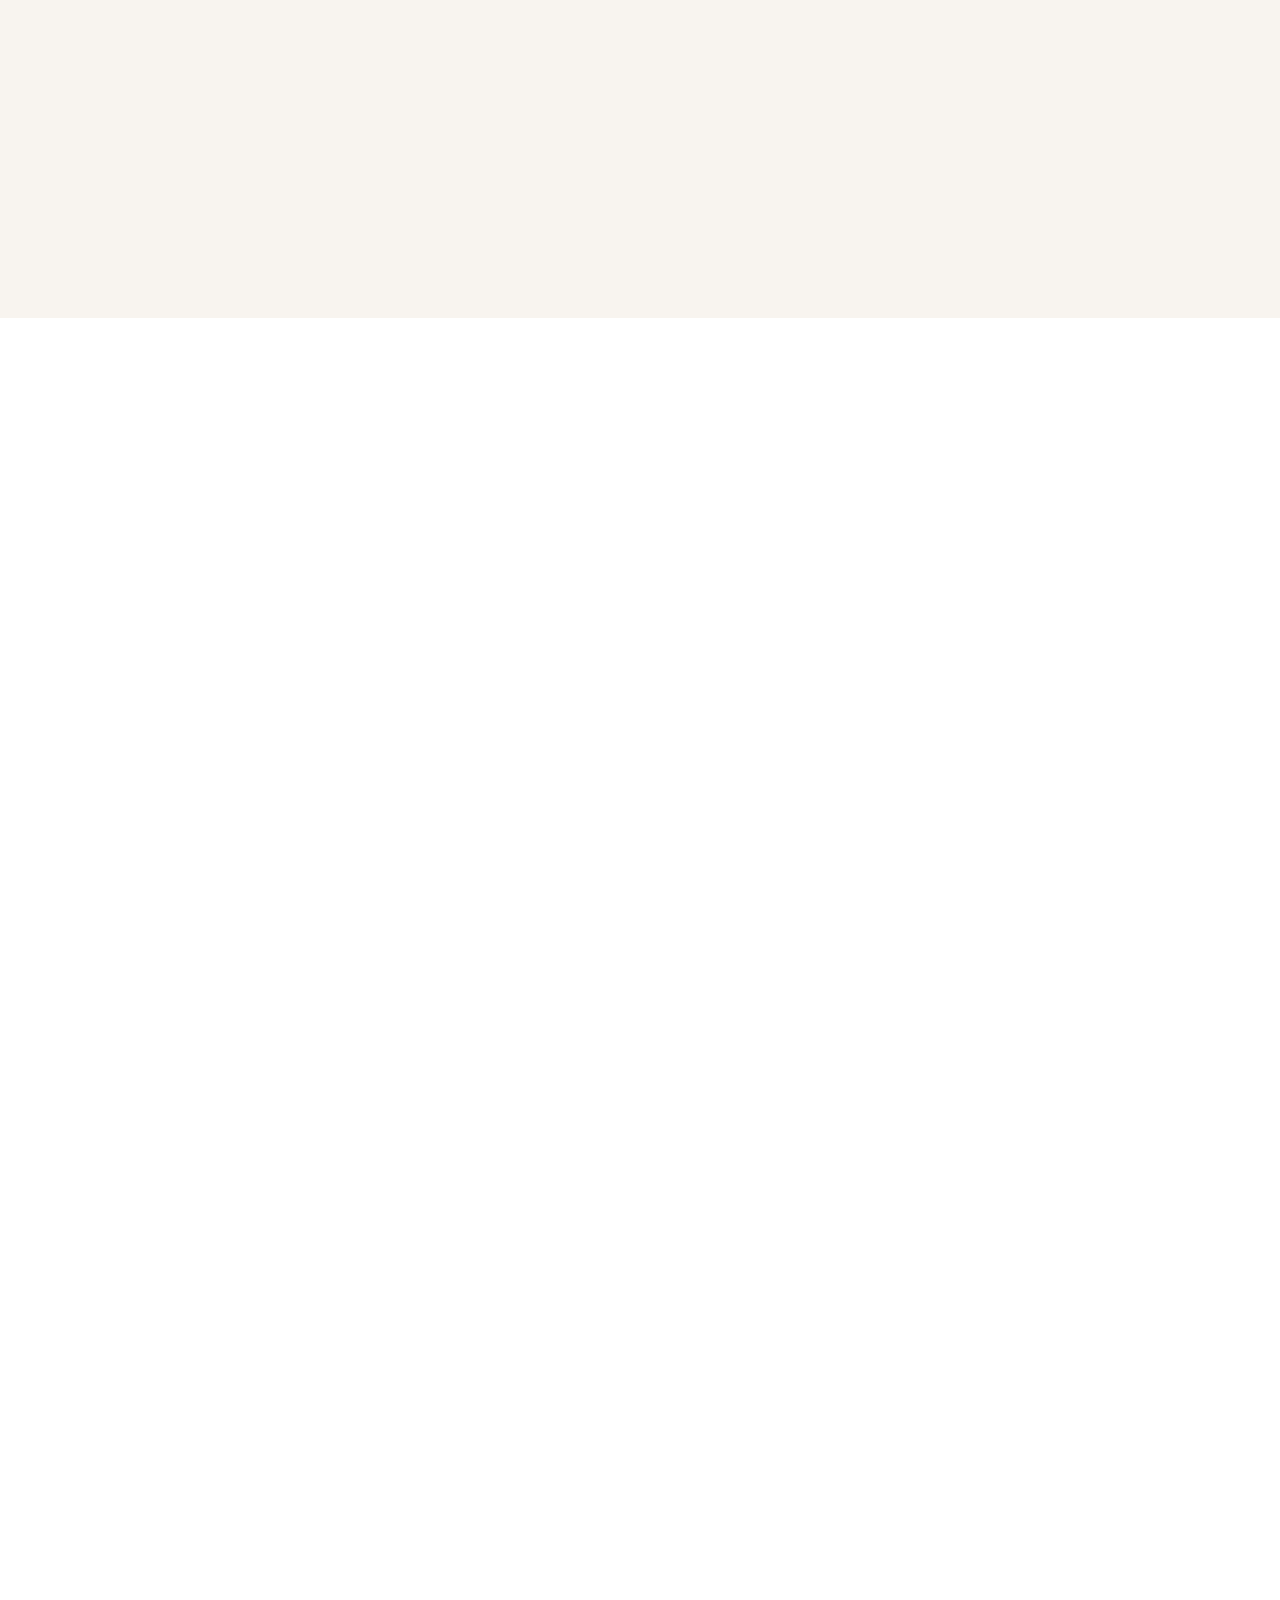
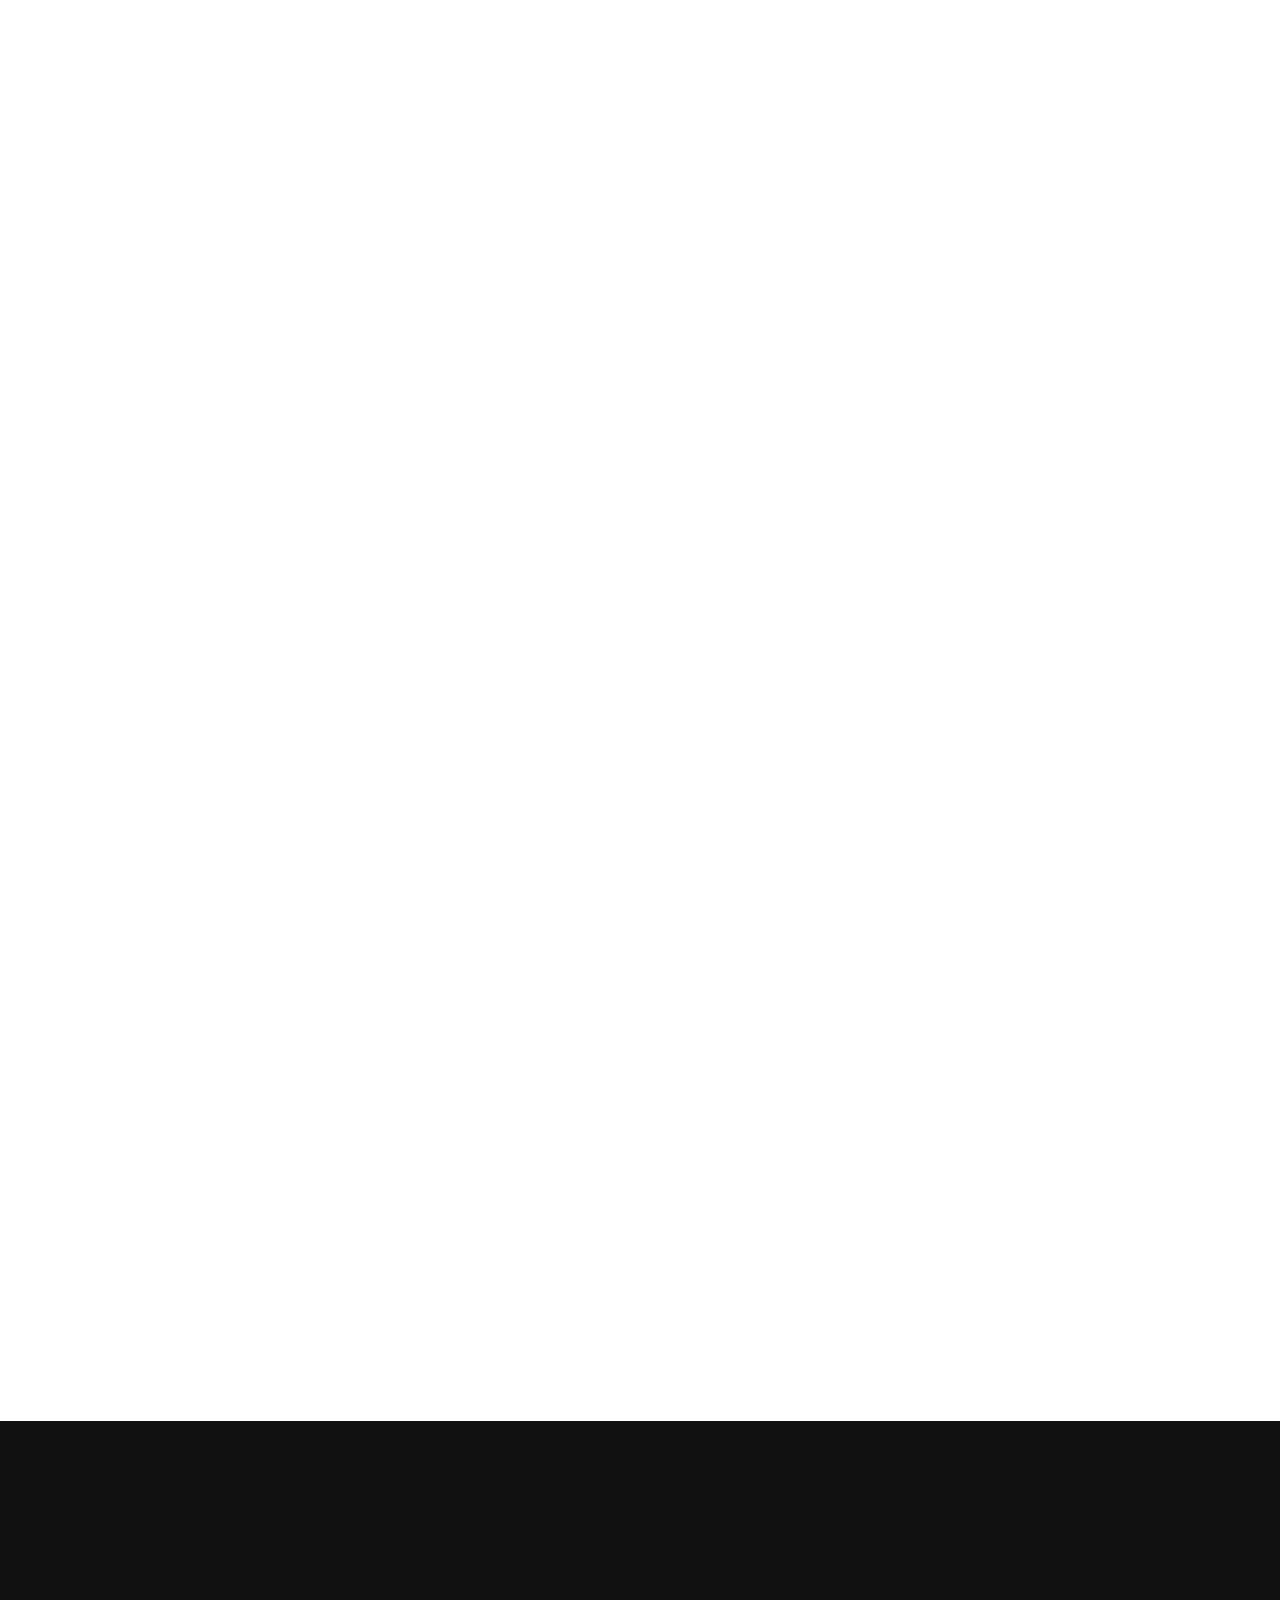
==== commit f5f19088: "Use balanced pixel trail and autonomous shark roaming" ====
--- a/index.html
+++ b/index.html
@@ -528,7 +528,7 @@
 </section>
 
 <script src="./assets/js/motion-light.js" defer></script>
-<script src="https://riccardobuzzolan.github.io/assets/js/ascii-sharks-hero.js?v=20261022-soft-pixels" defer></script>
+<script src="https://riccardobuzzolan.github.io/assets/js/ascii-sharks-hero.js?v=20261022-balanced-roam" defer></script>
 <script src="./assets/js/site.js" defer></script>
 <script src="./assets/js/privacy.js" data-privacy-site="ripetizioni" defer></script></body>
 </html>
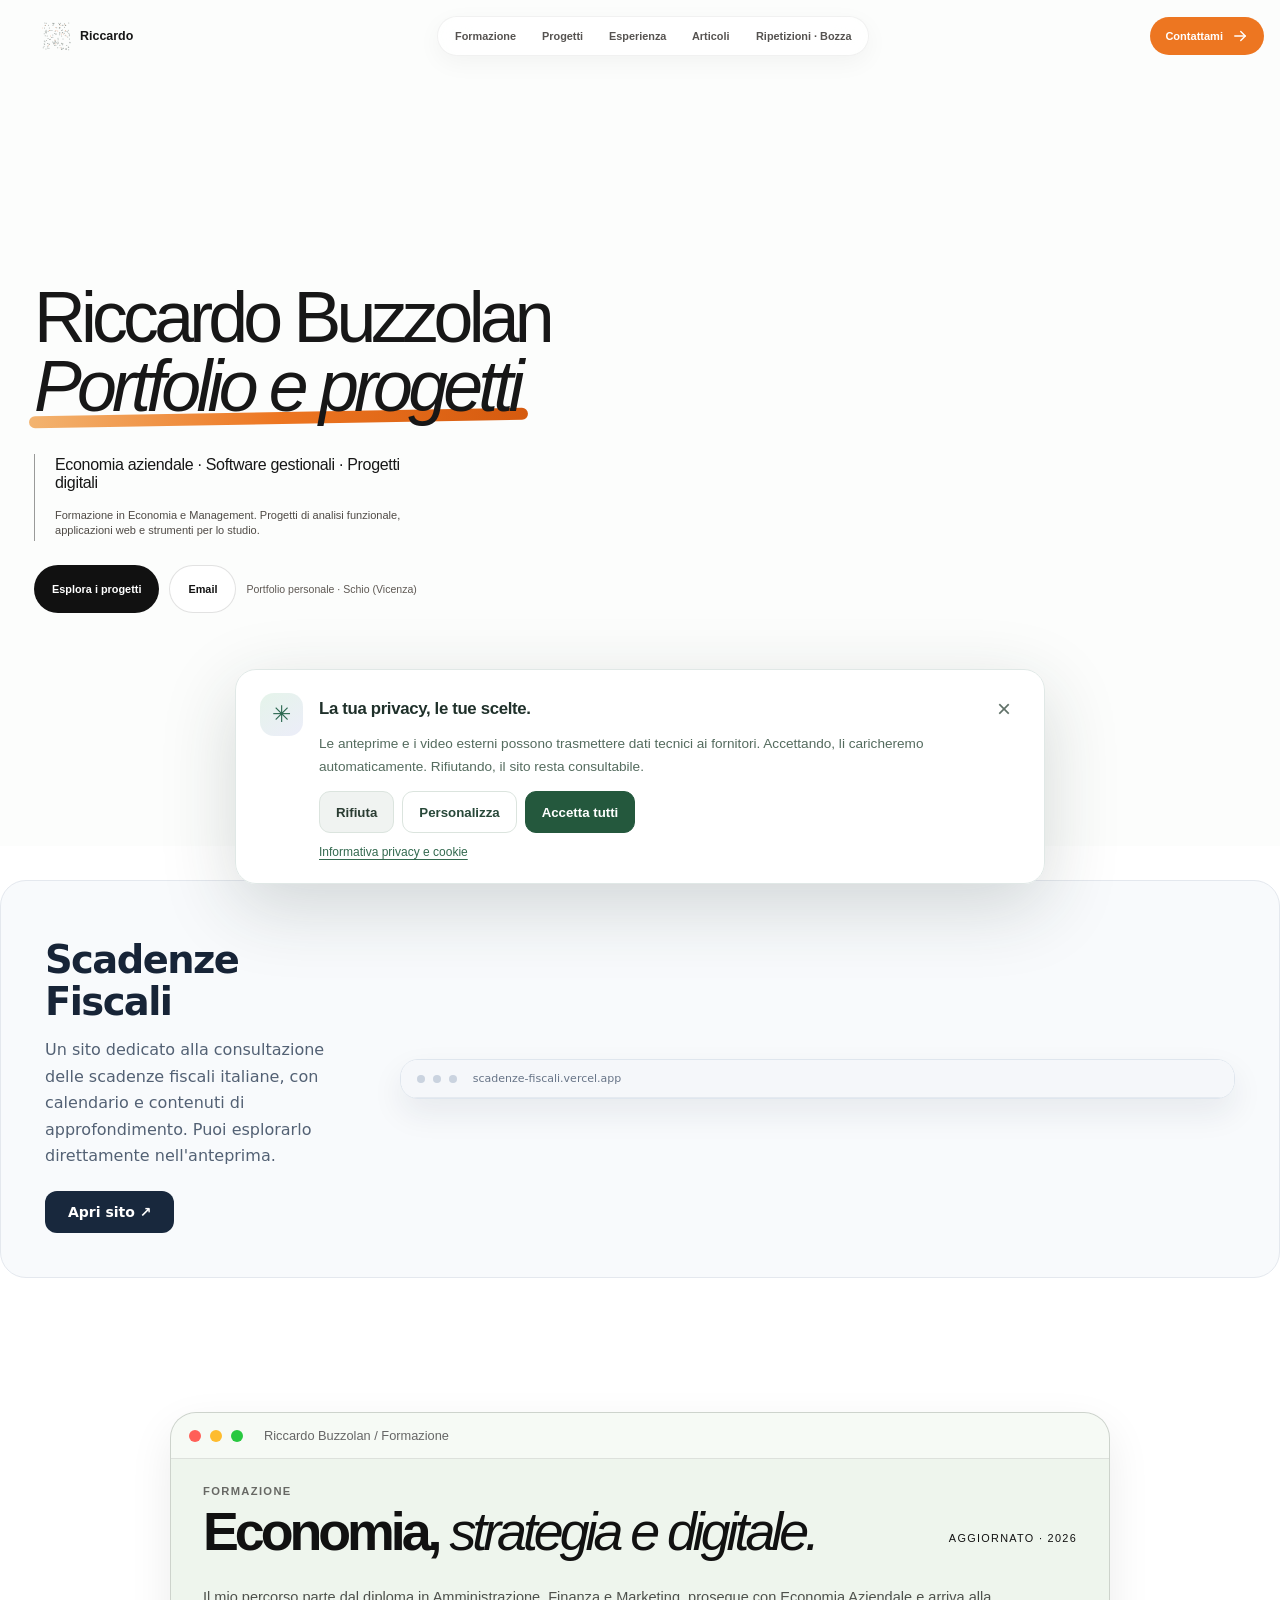
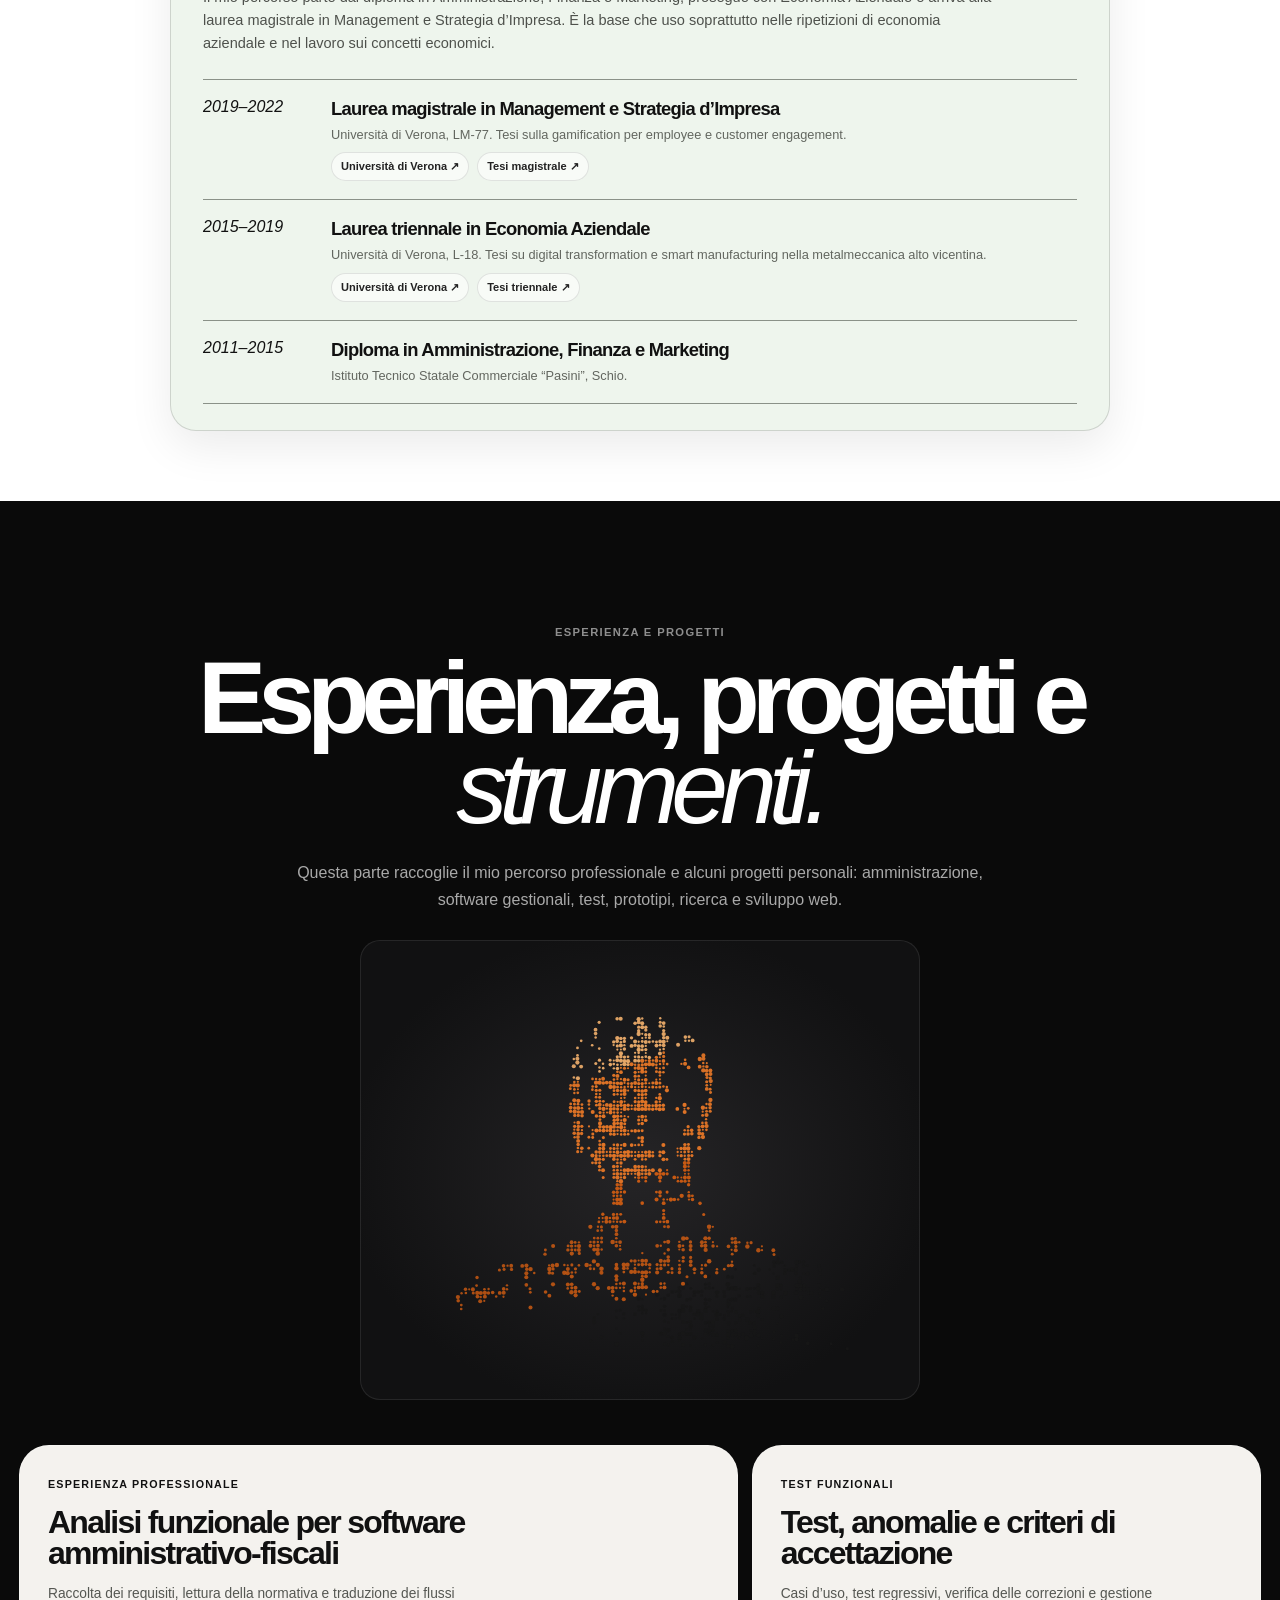
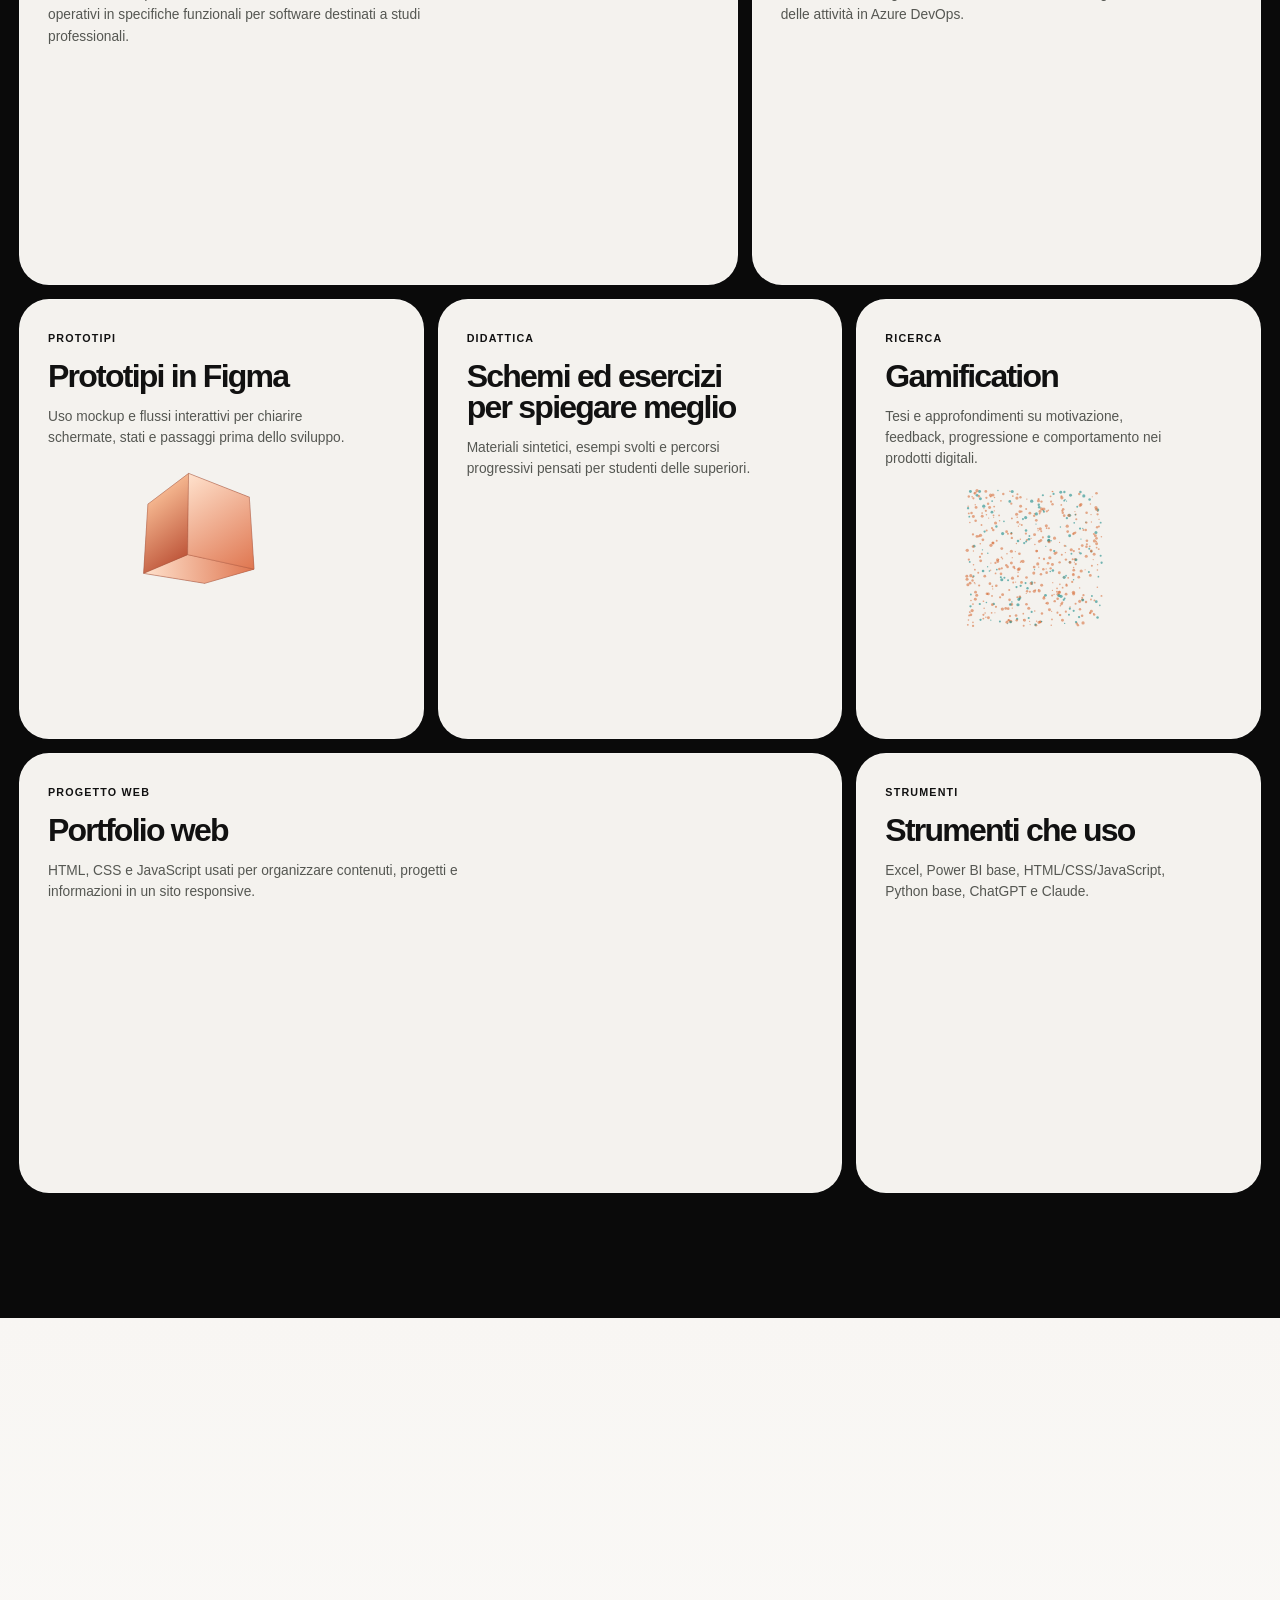
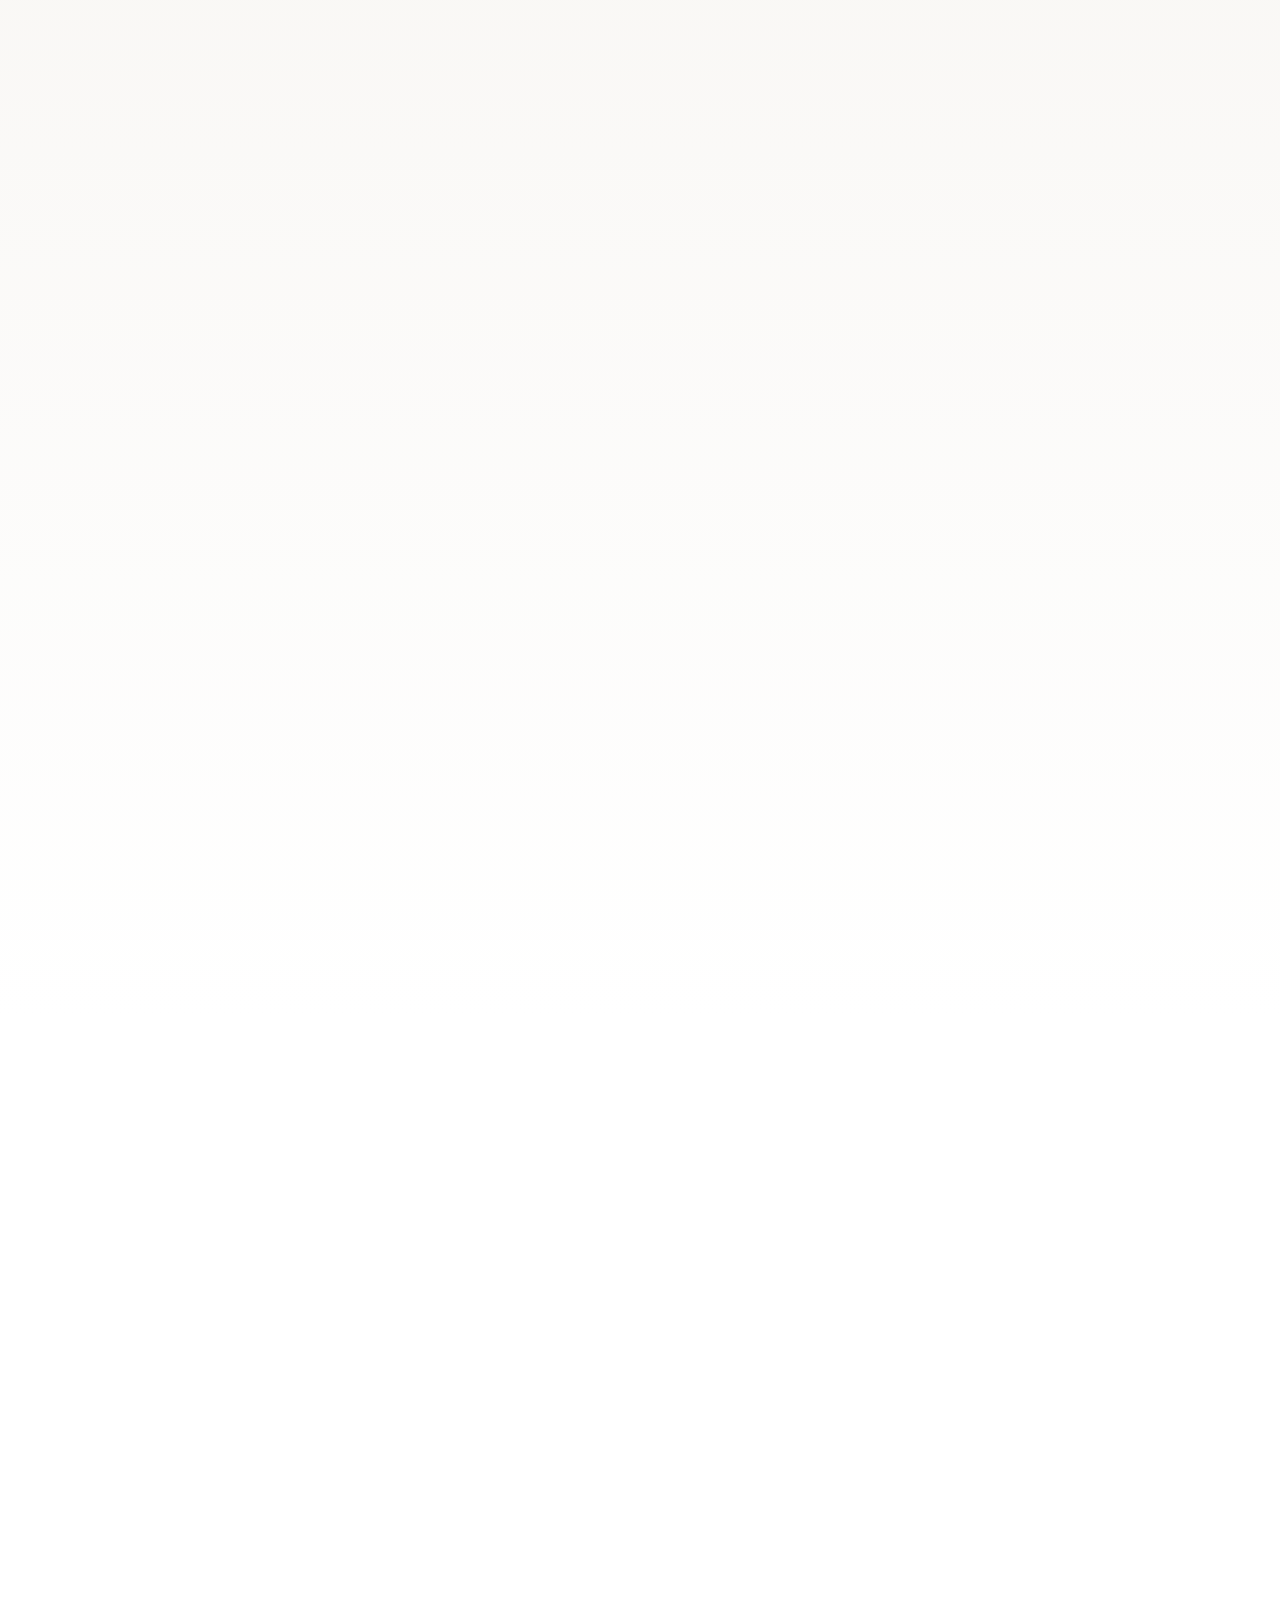
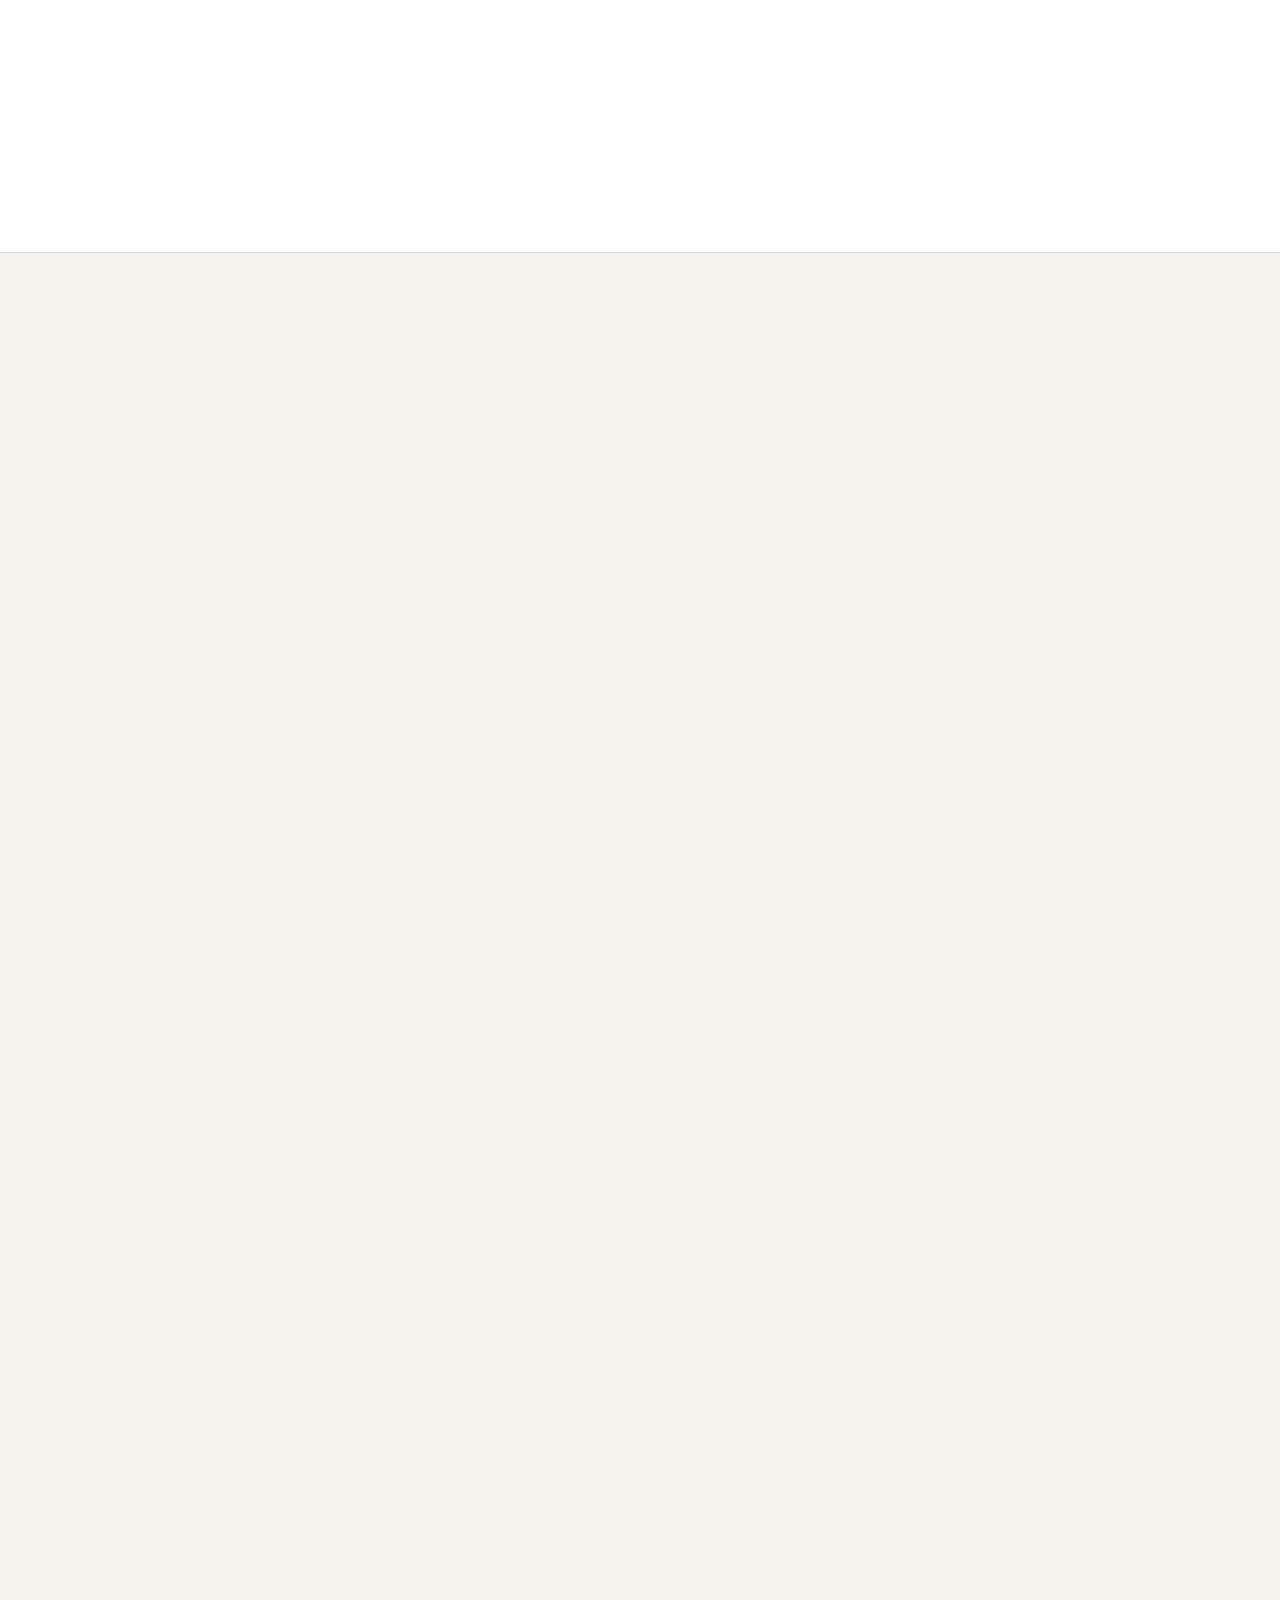
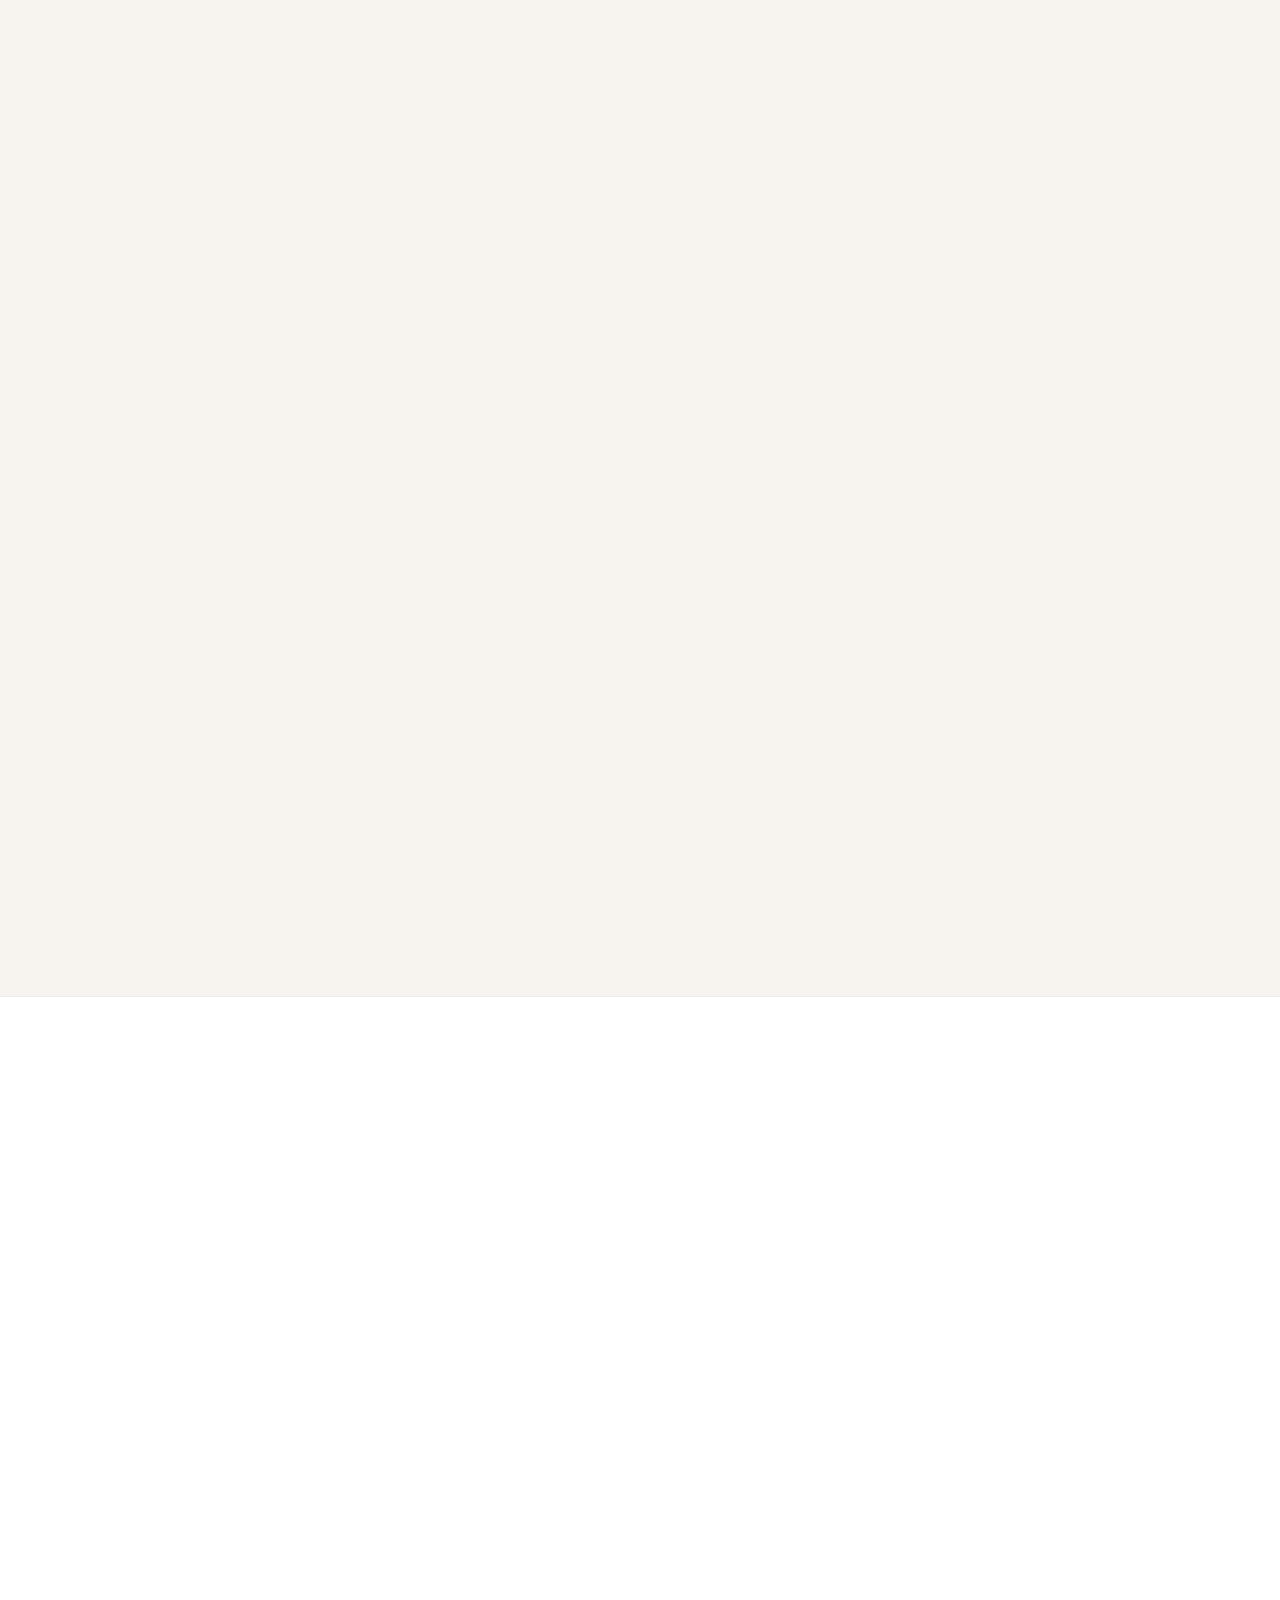
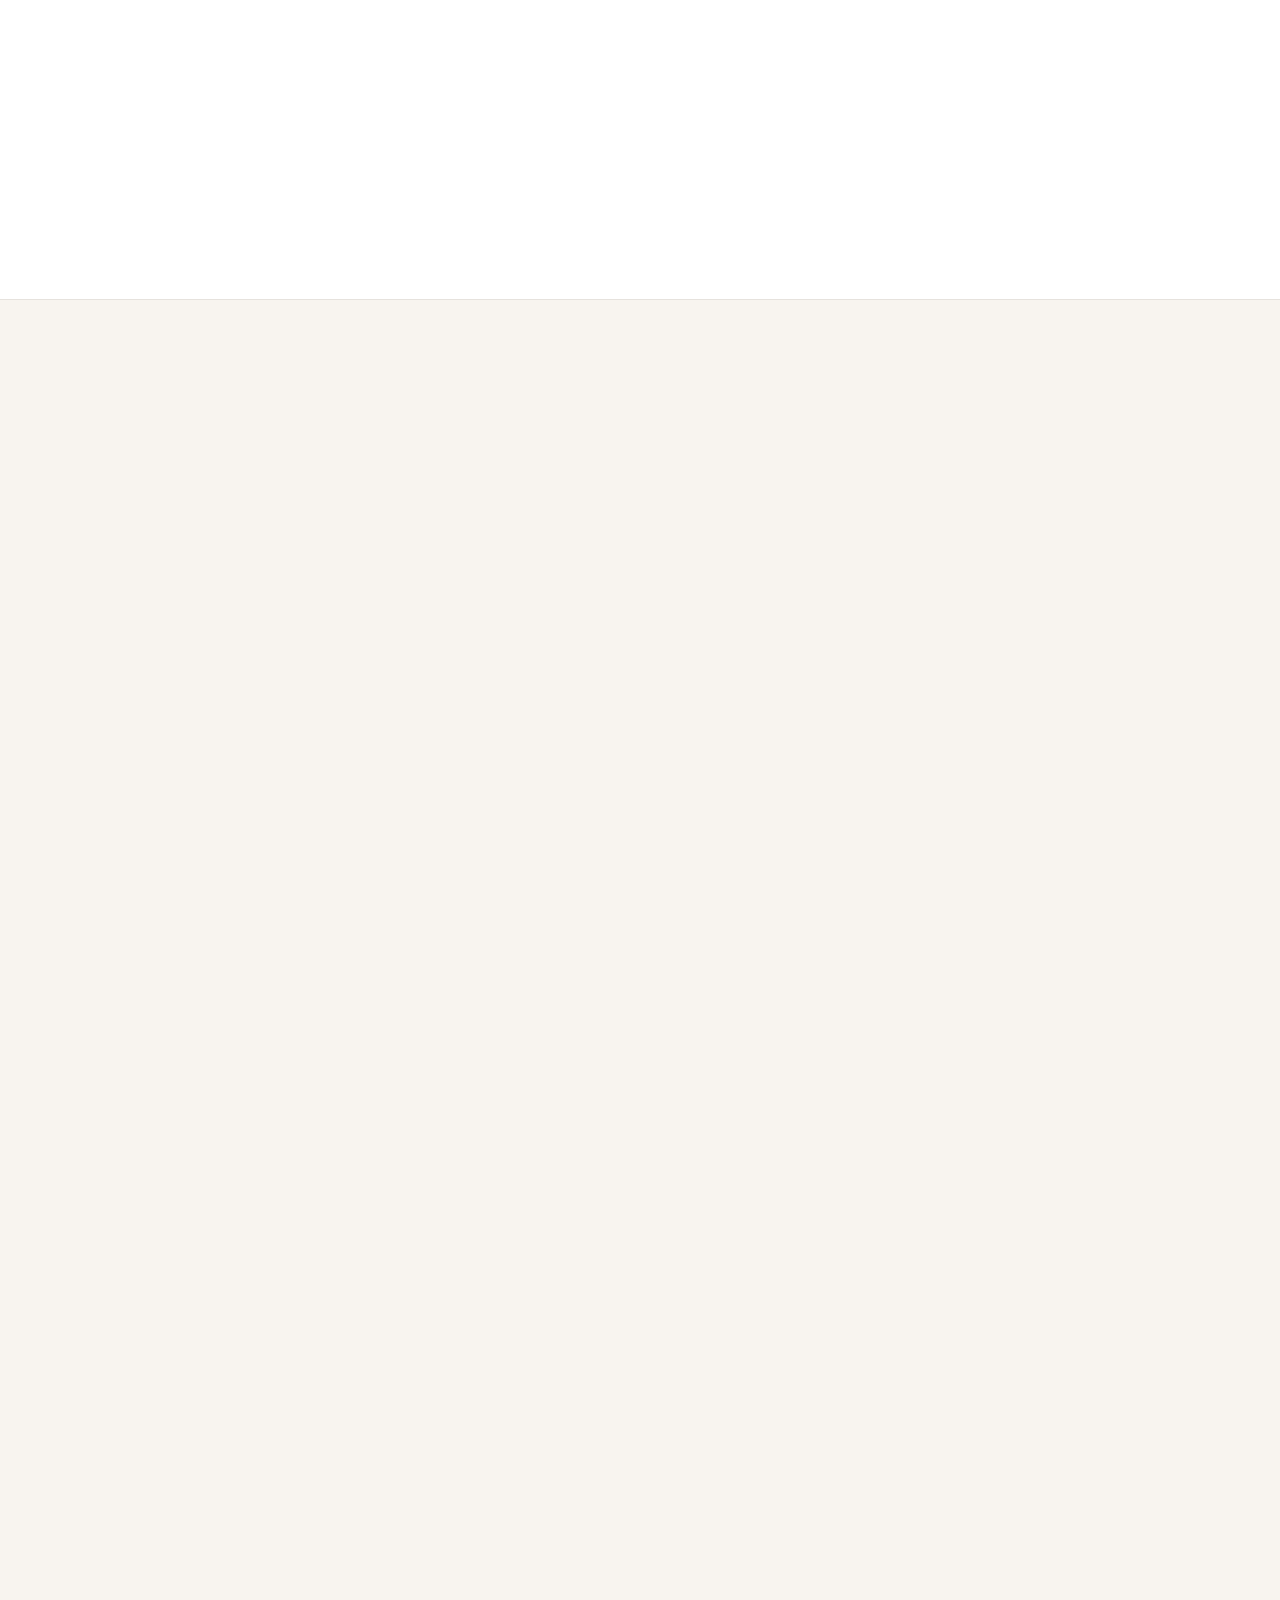
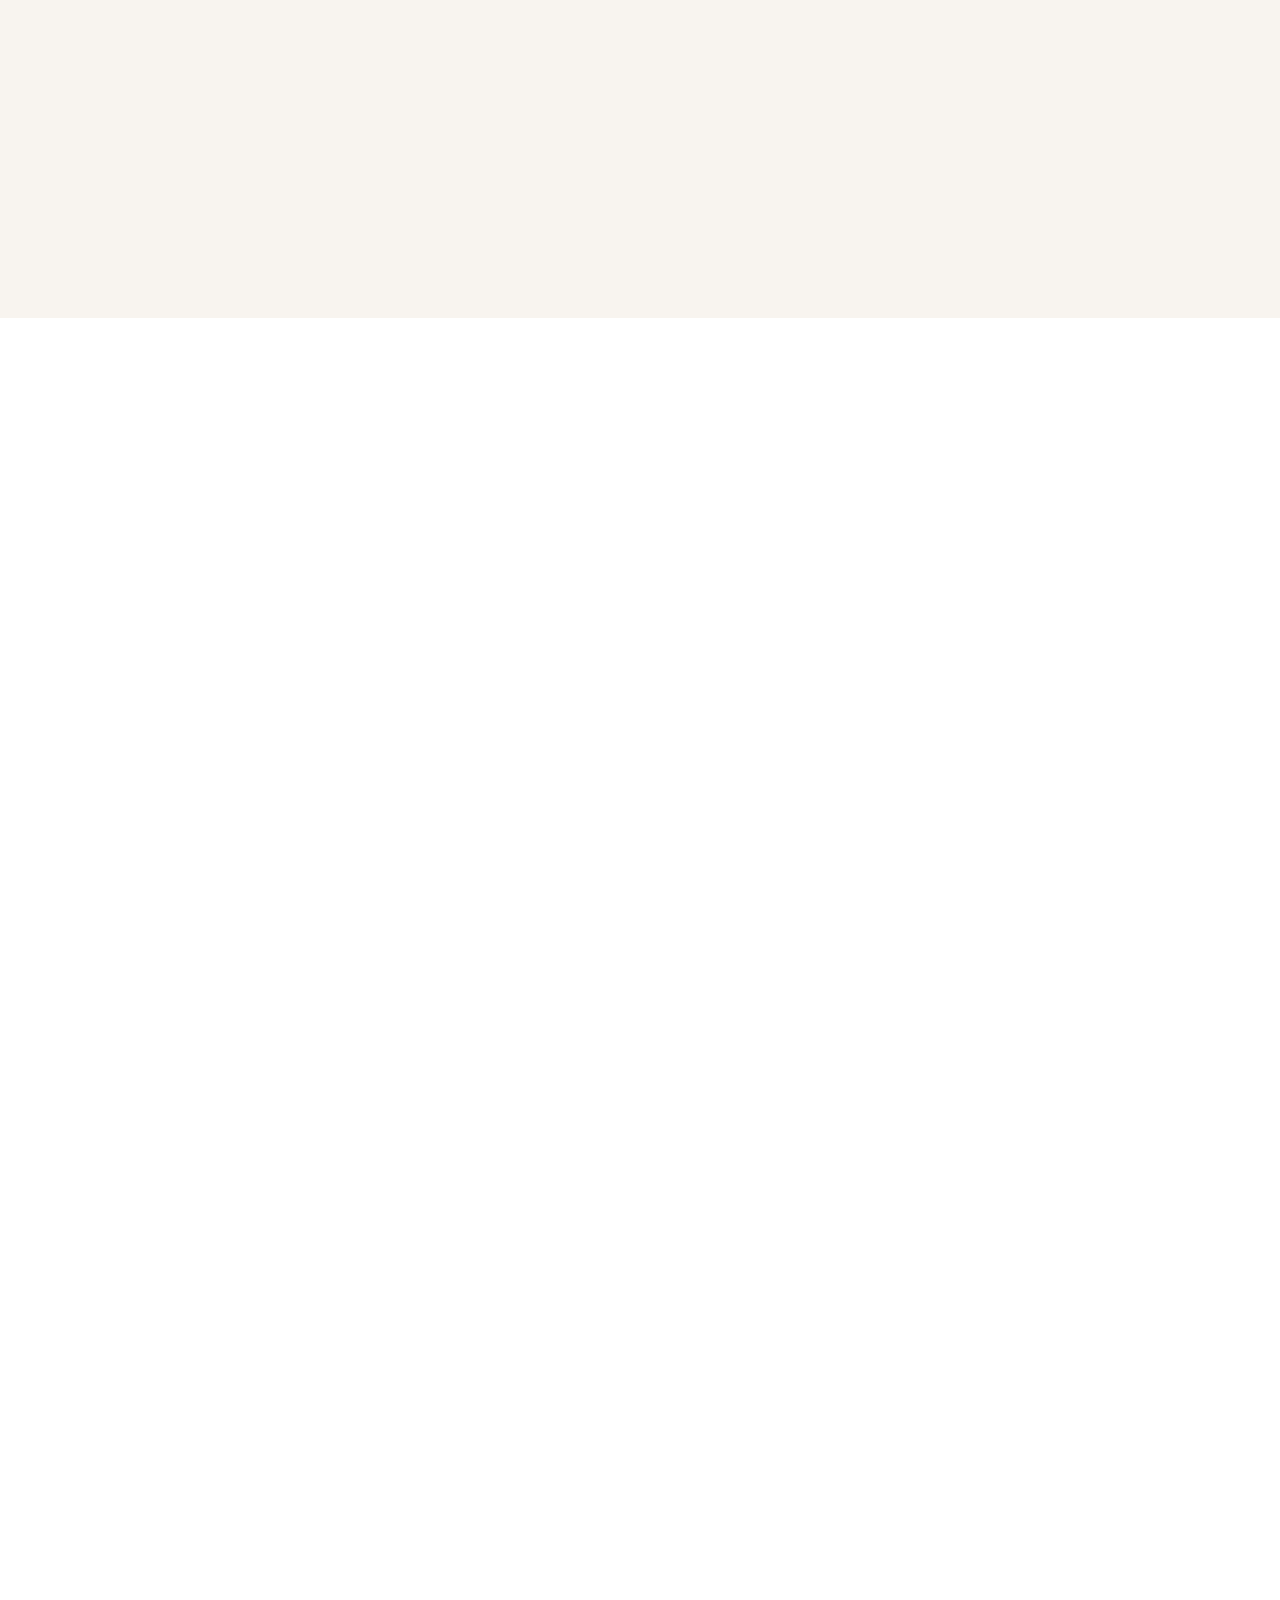
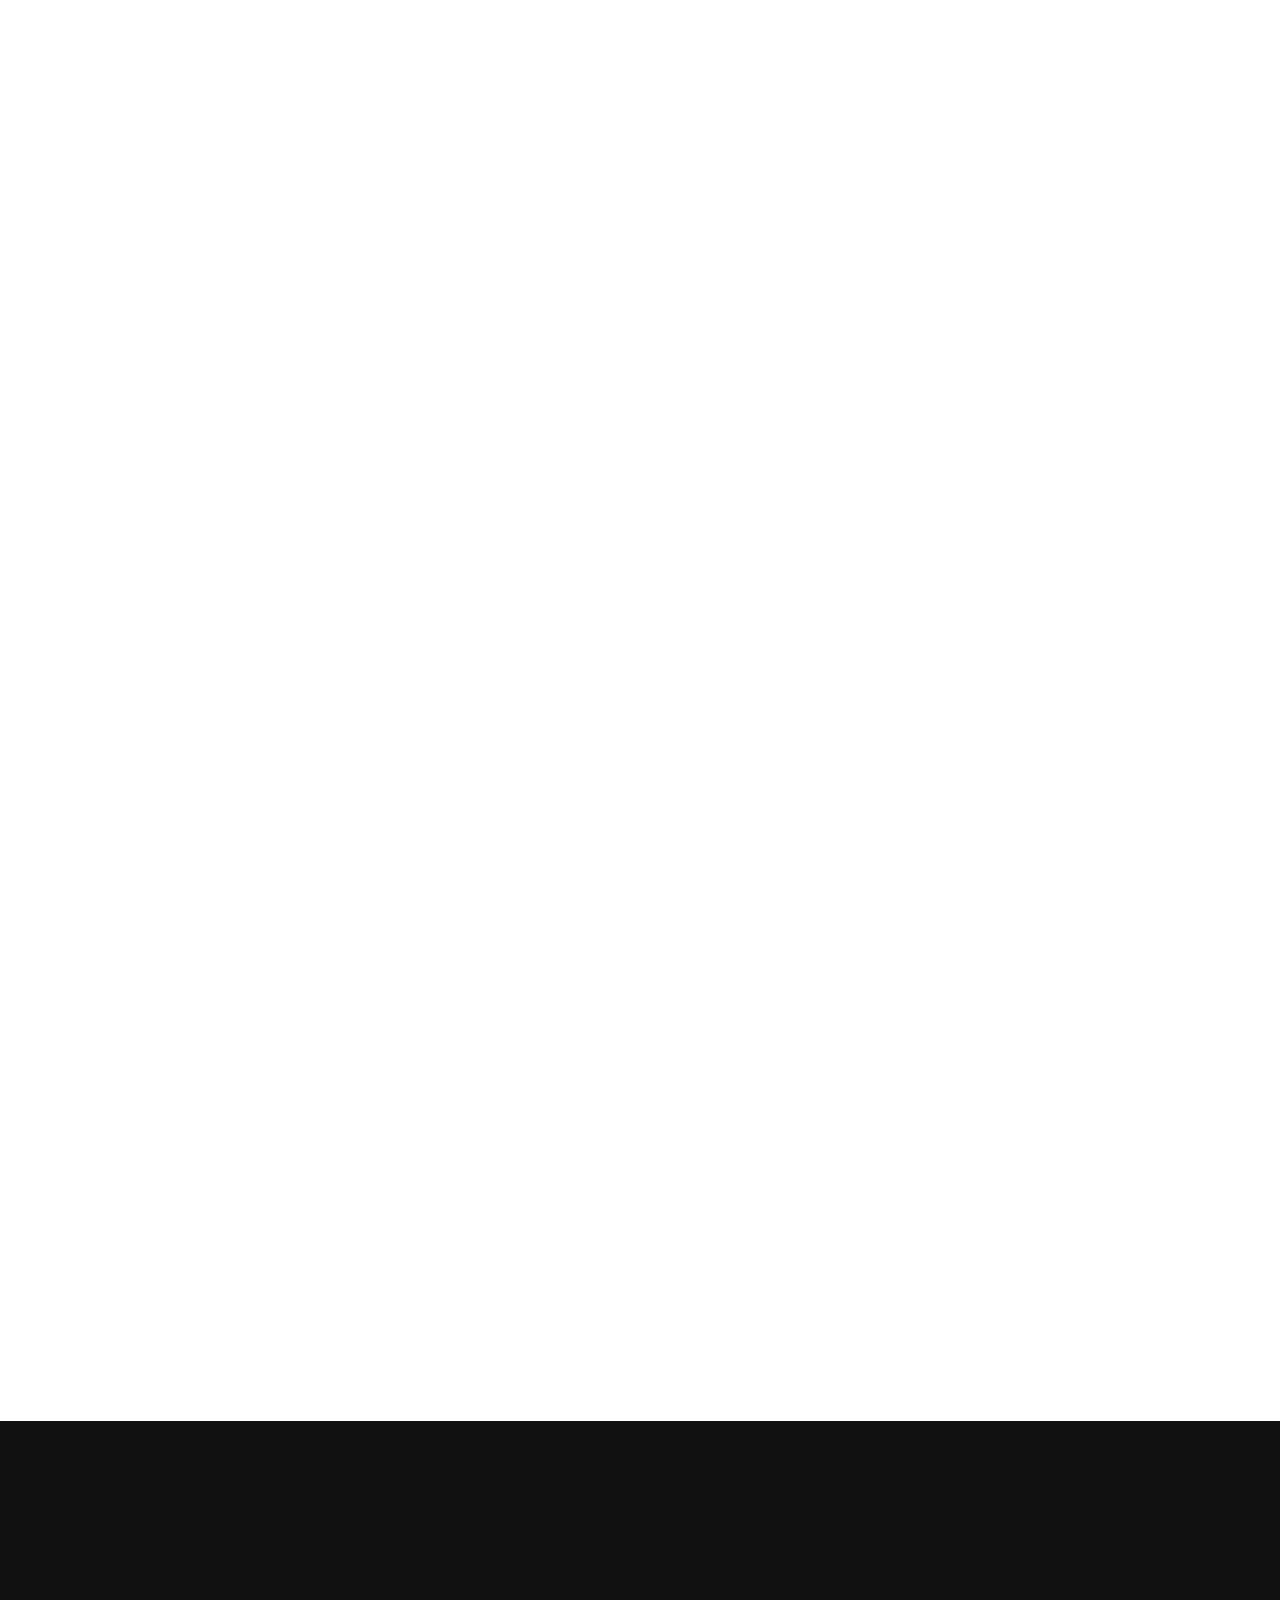
==== commit f953a20b: "Use mobile shark animation fix compatible with reduced-motion phones" ====
--- a/index.html
+++ b/index.html
@@ -528,7 +528,7 @@
 </section>
 
 <script src="./assets/js/motion-light.js" defer></script>
-<script src="https://riccardobuzzolan.github.io/assets/js/ascii-sharks-hero.js?v=20261022-balanced-roam" defer></script>
+<script src="https://riccardobuzzolan.github.io/assets/js/ascii-sharks-hero.js?v=20261023-mobile-motion" defer></script>
 <script src="./assets/js/site.js" defer></script>
 <script src="./assets/js/privacy.js" data-privacy-site="ripetizioni" defer></script></body>
 </html>
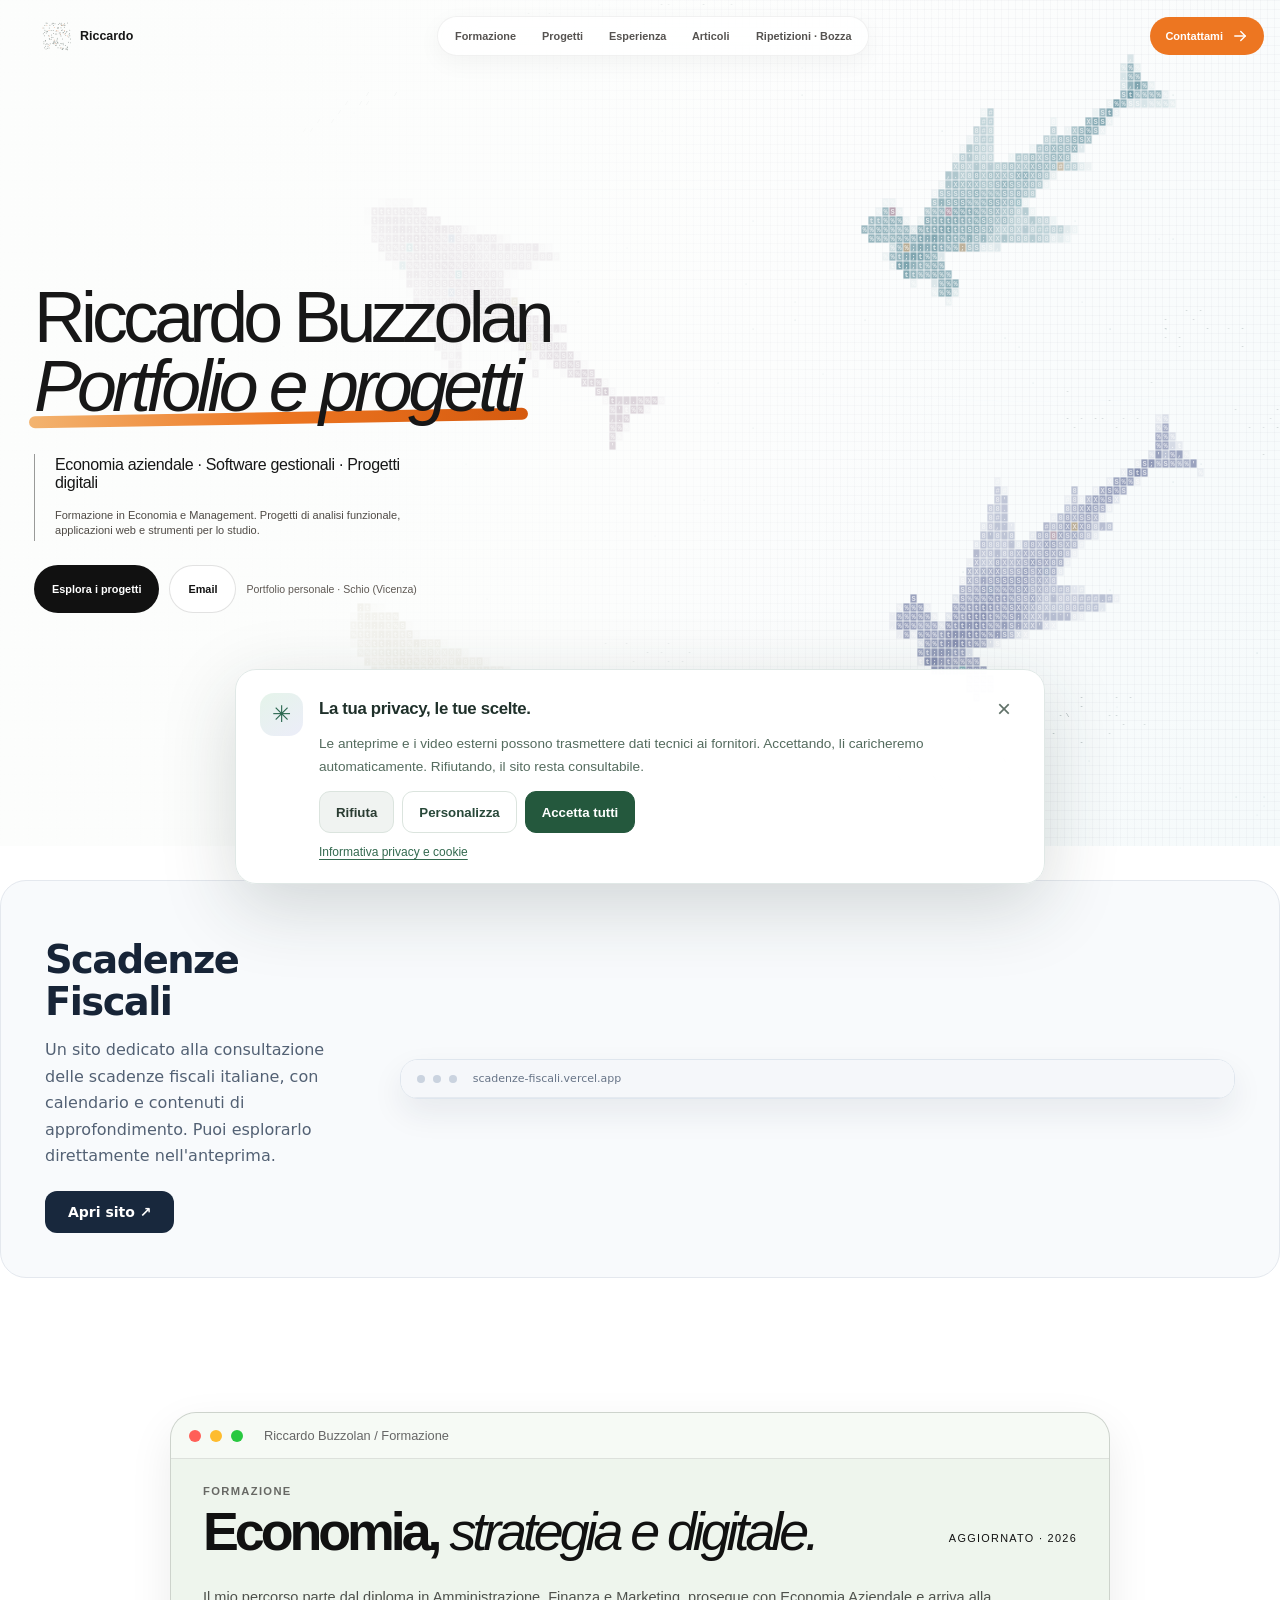
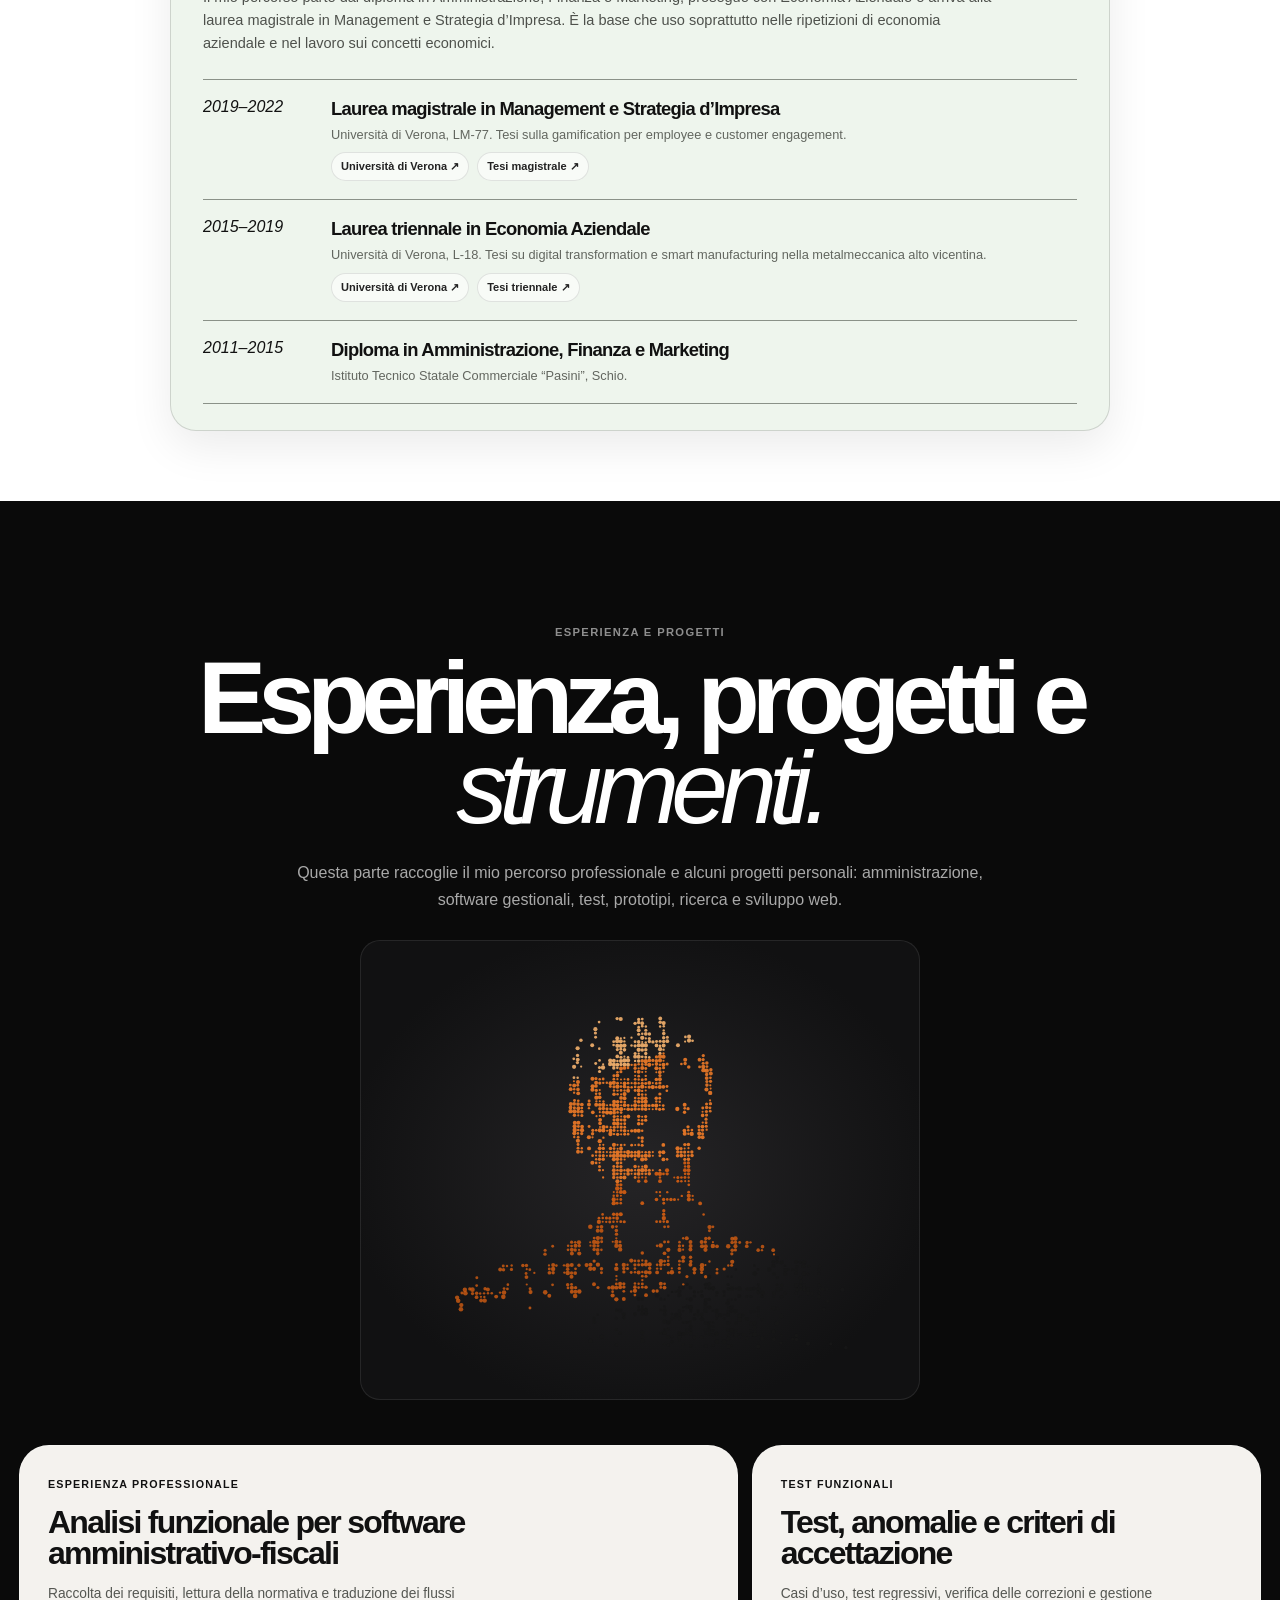
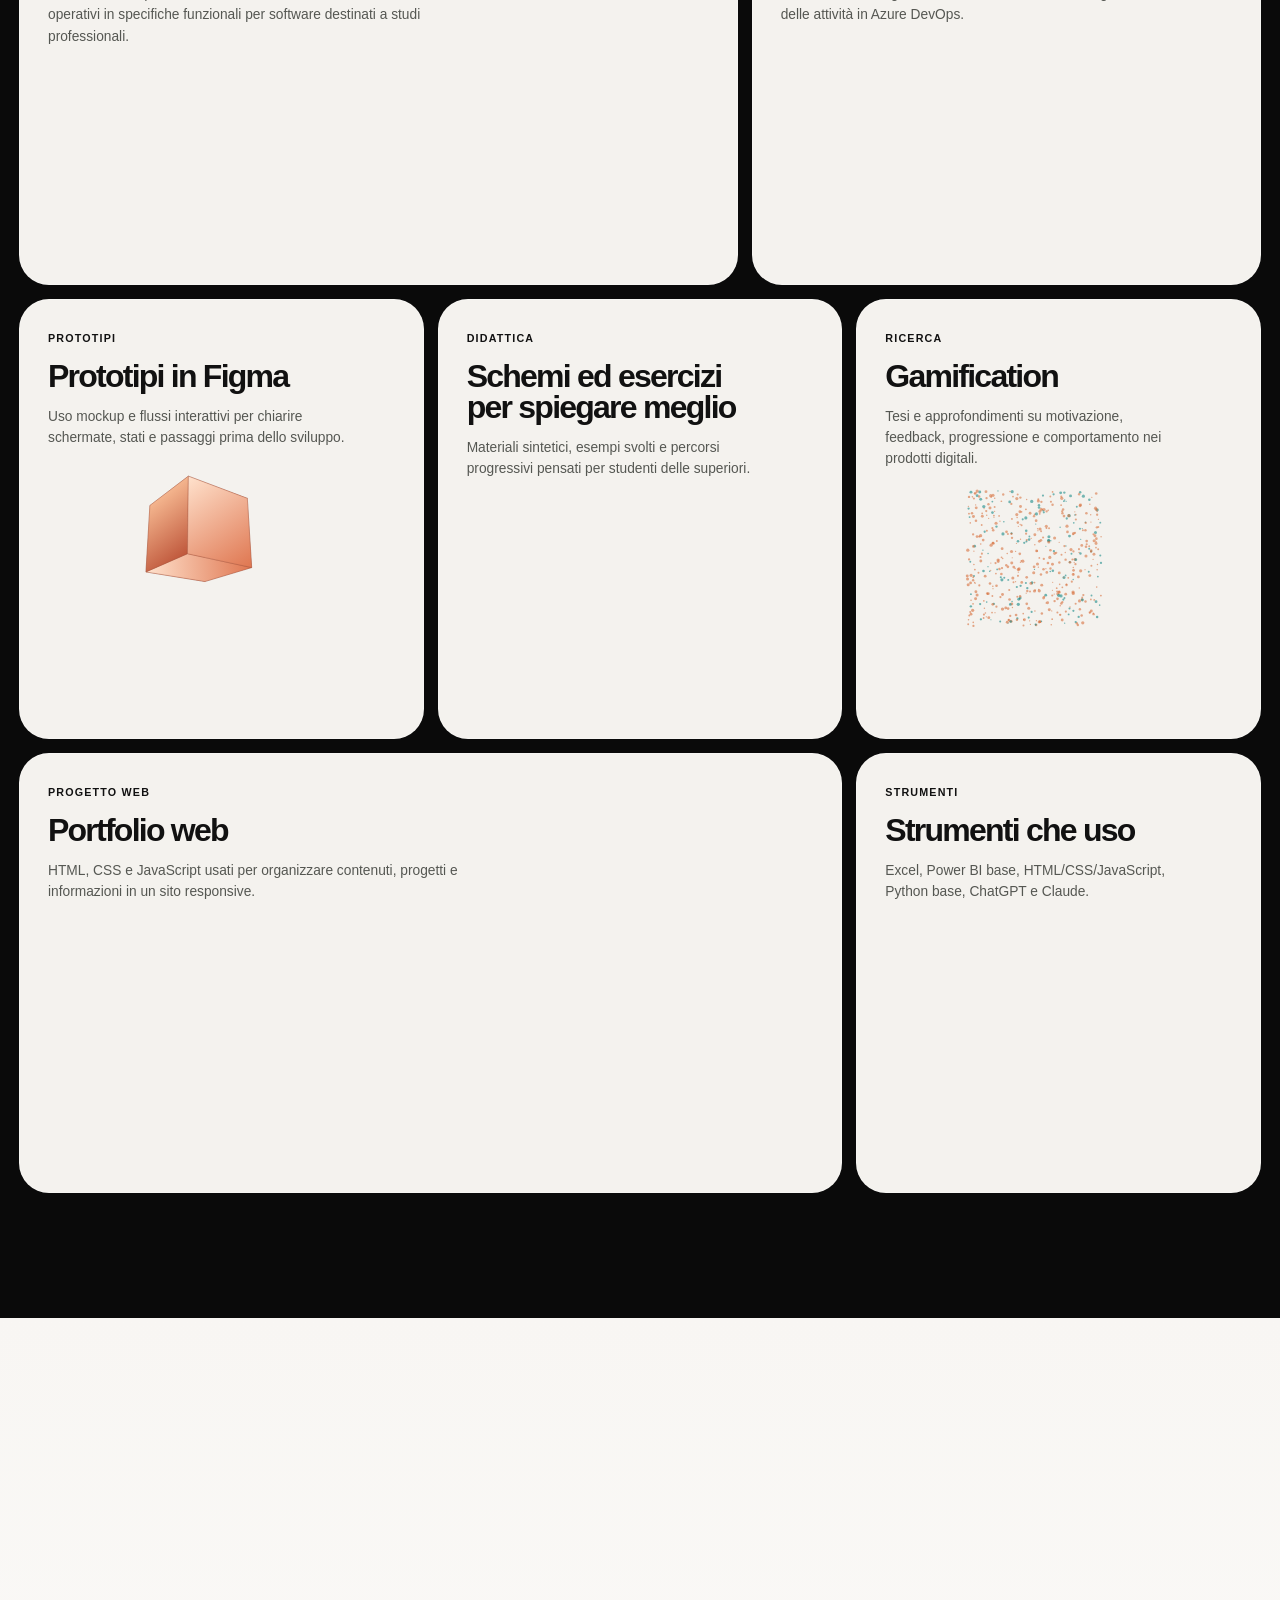
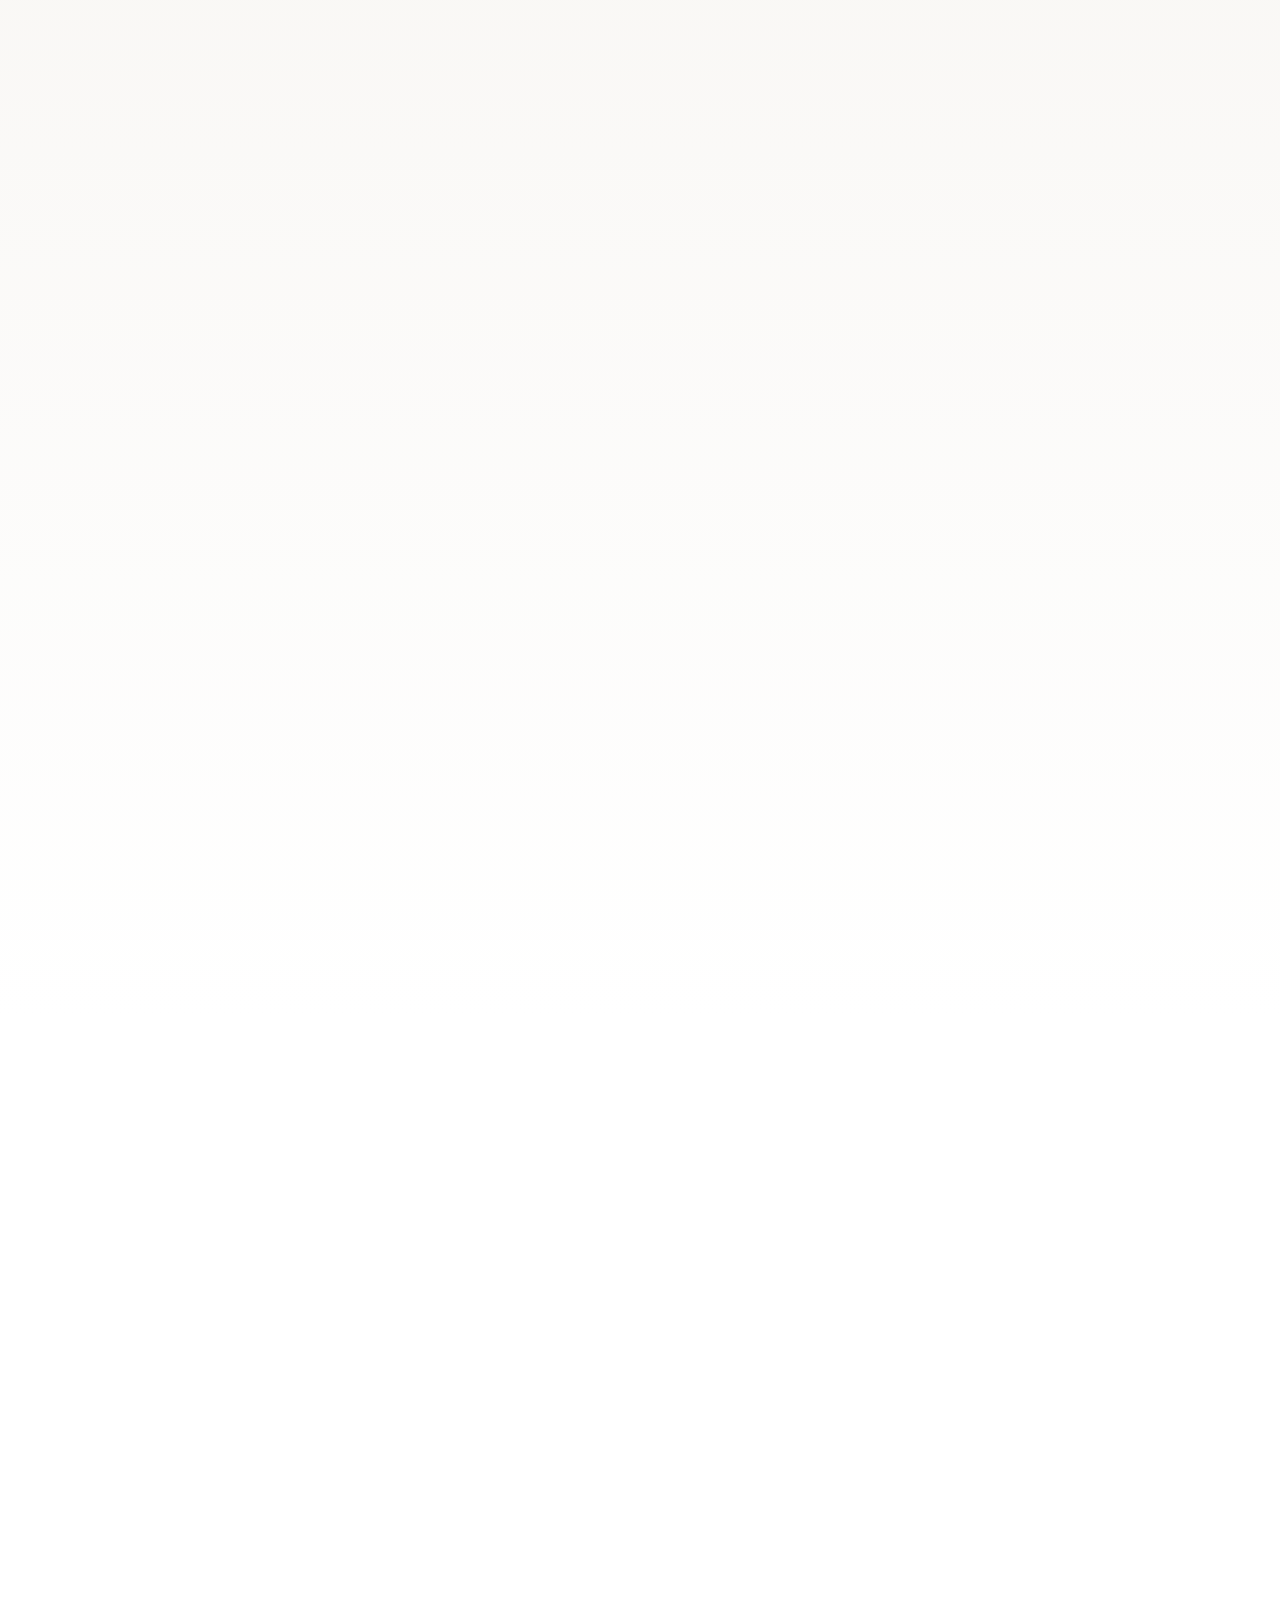
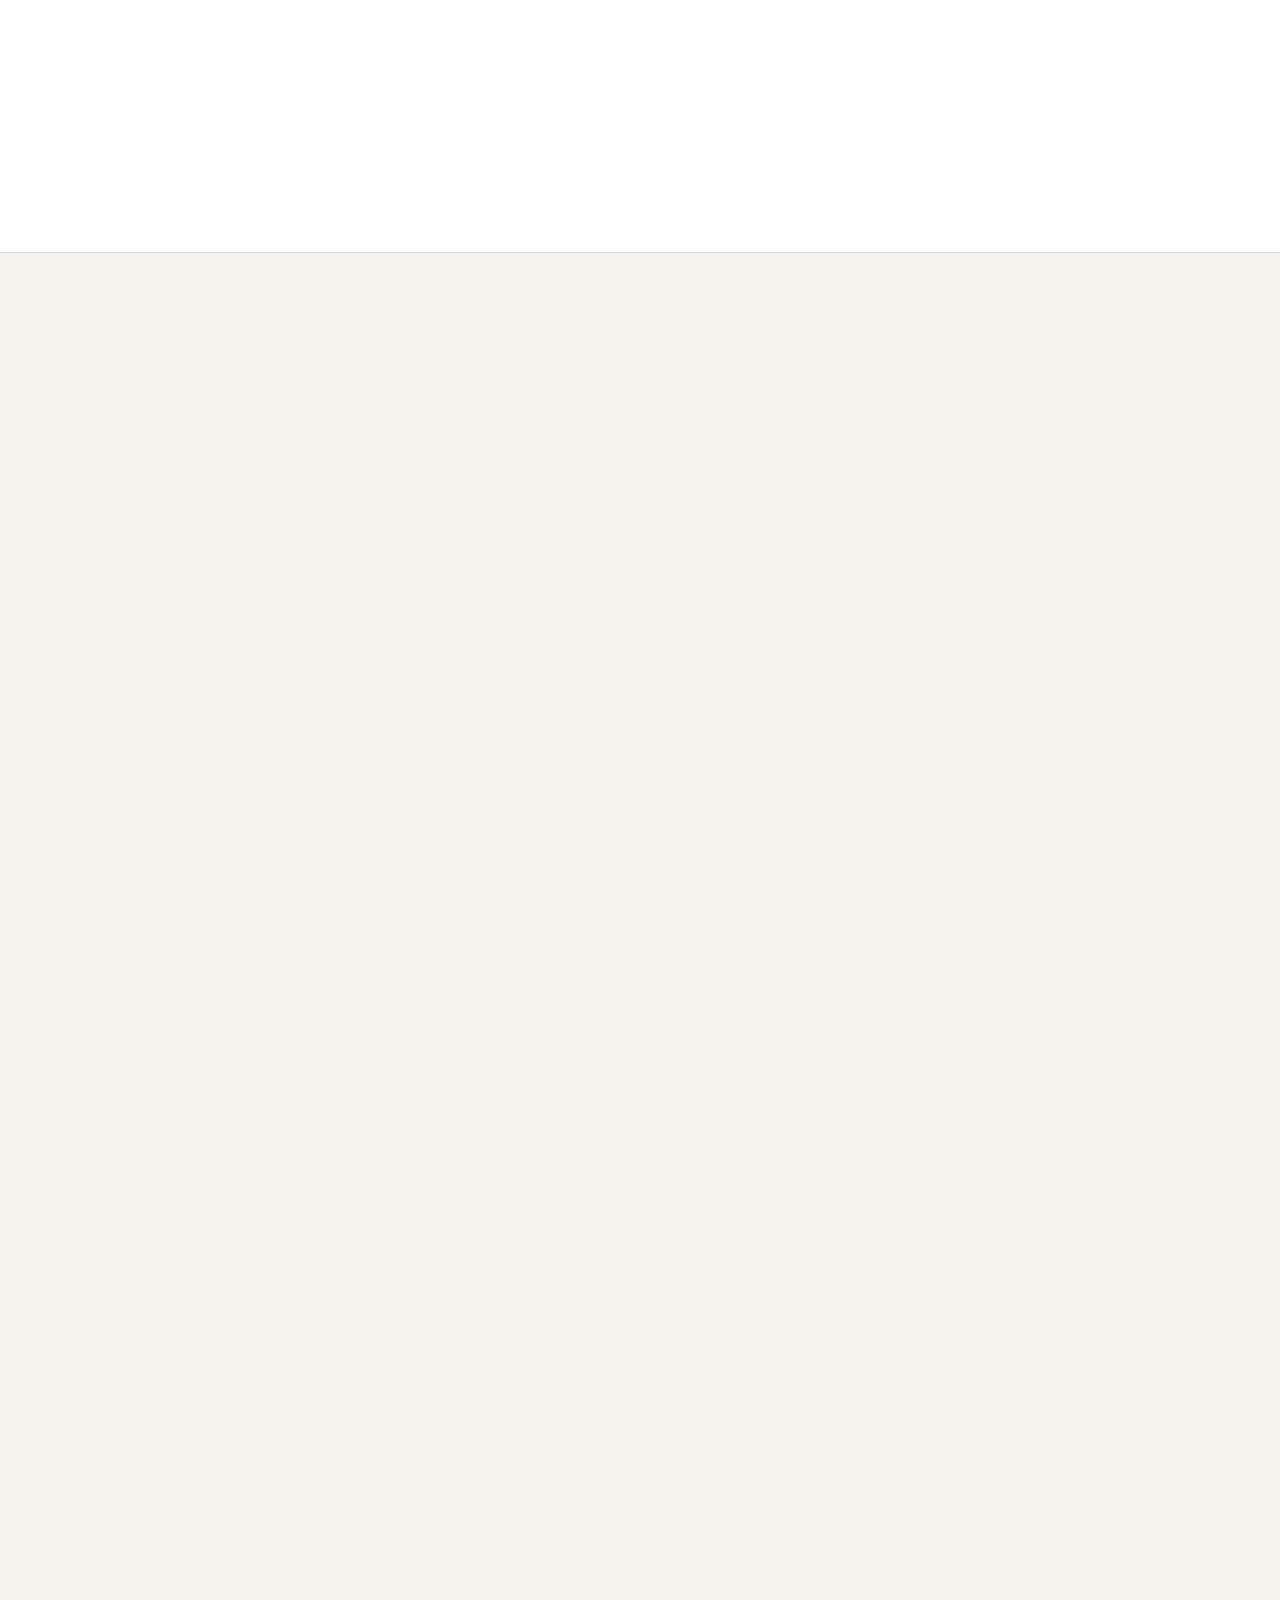
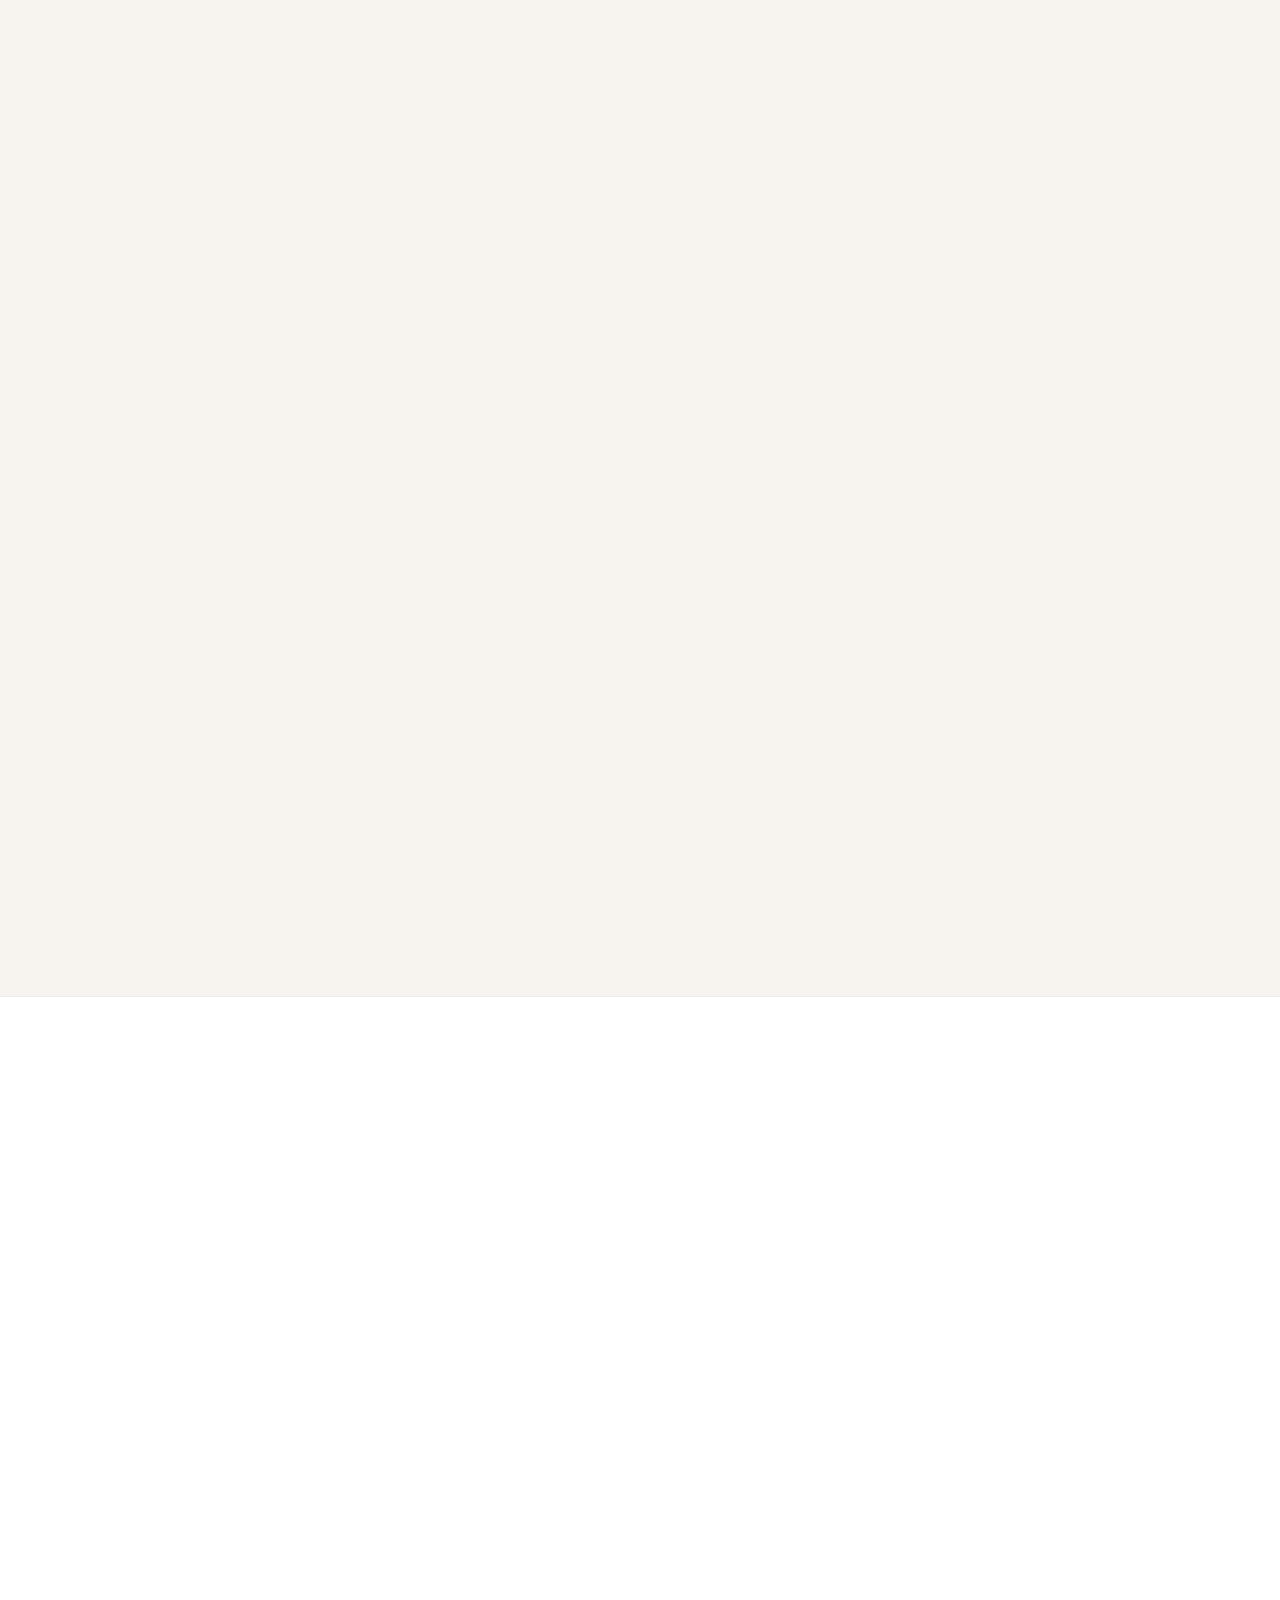
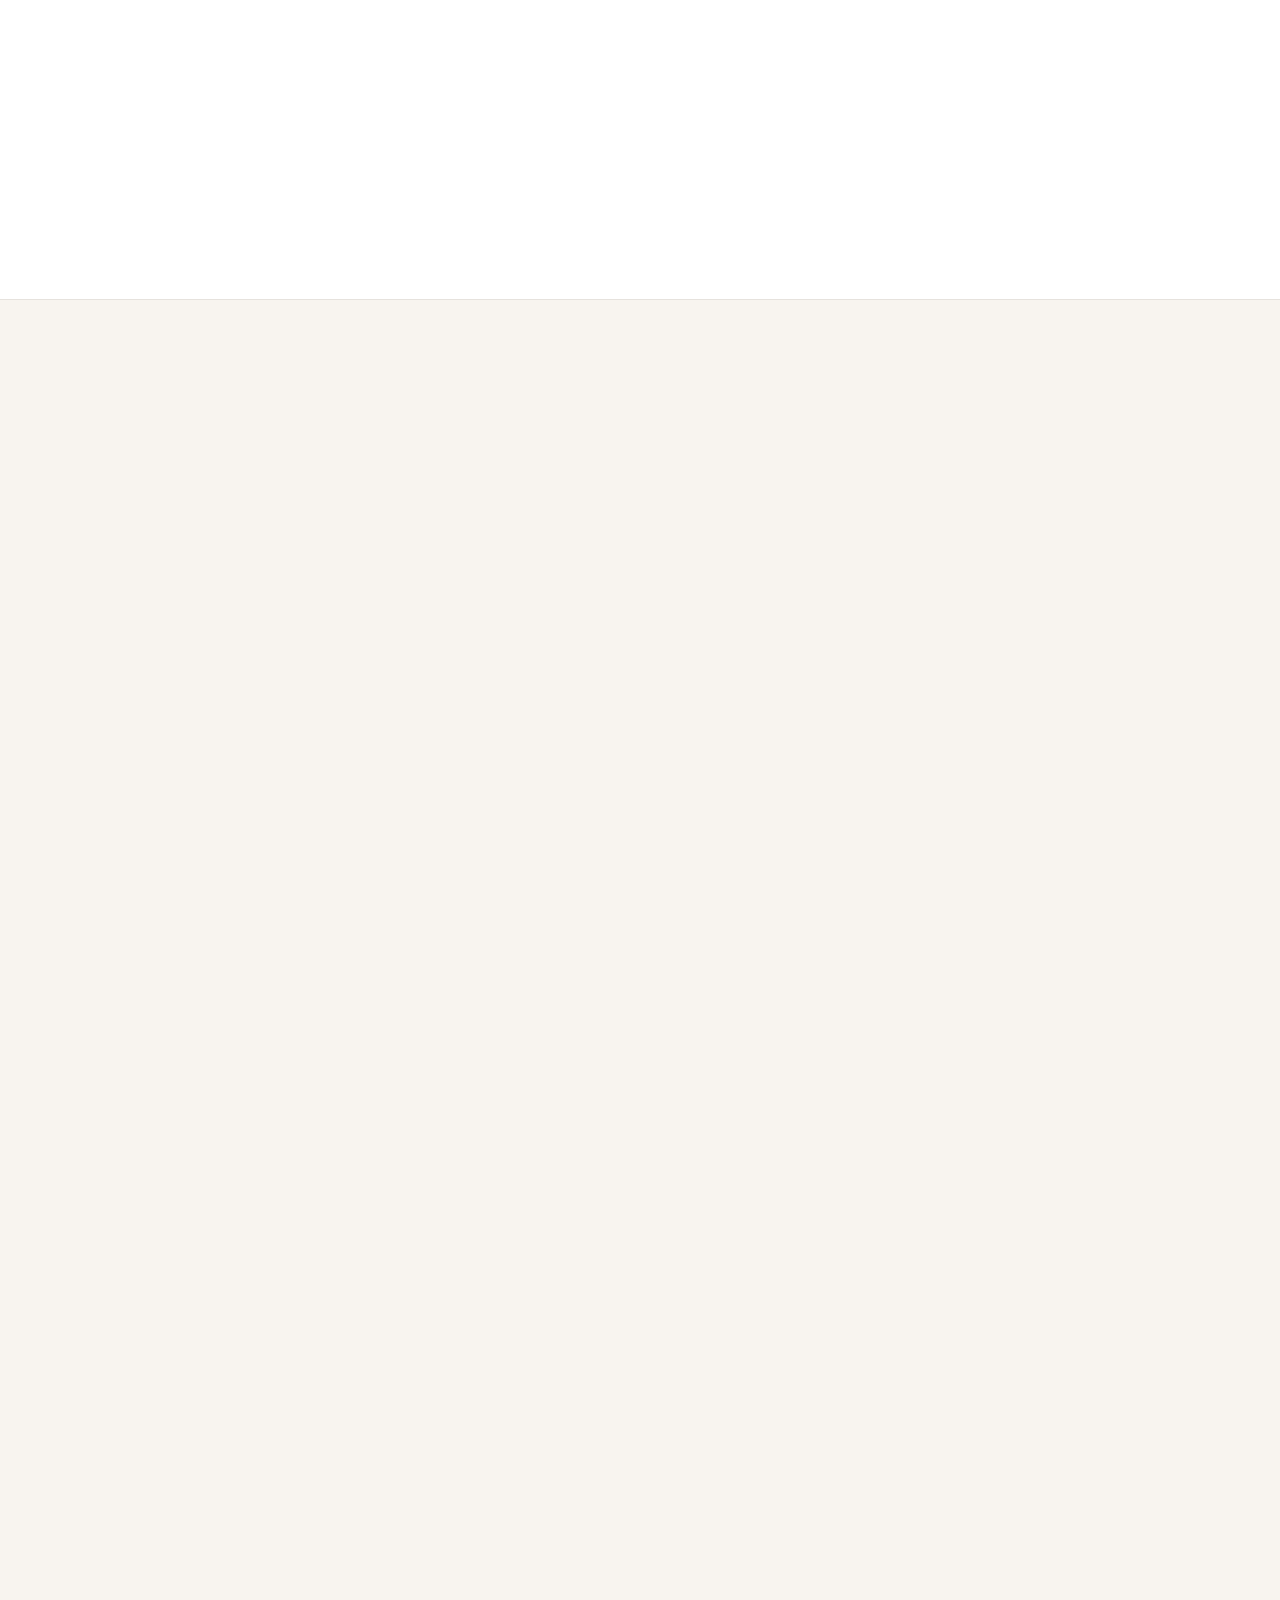
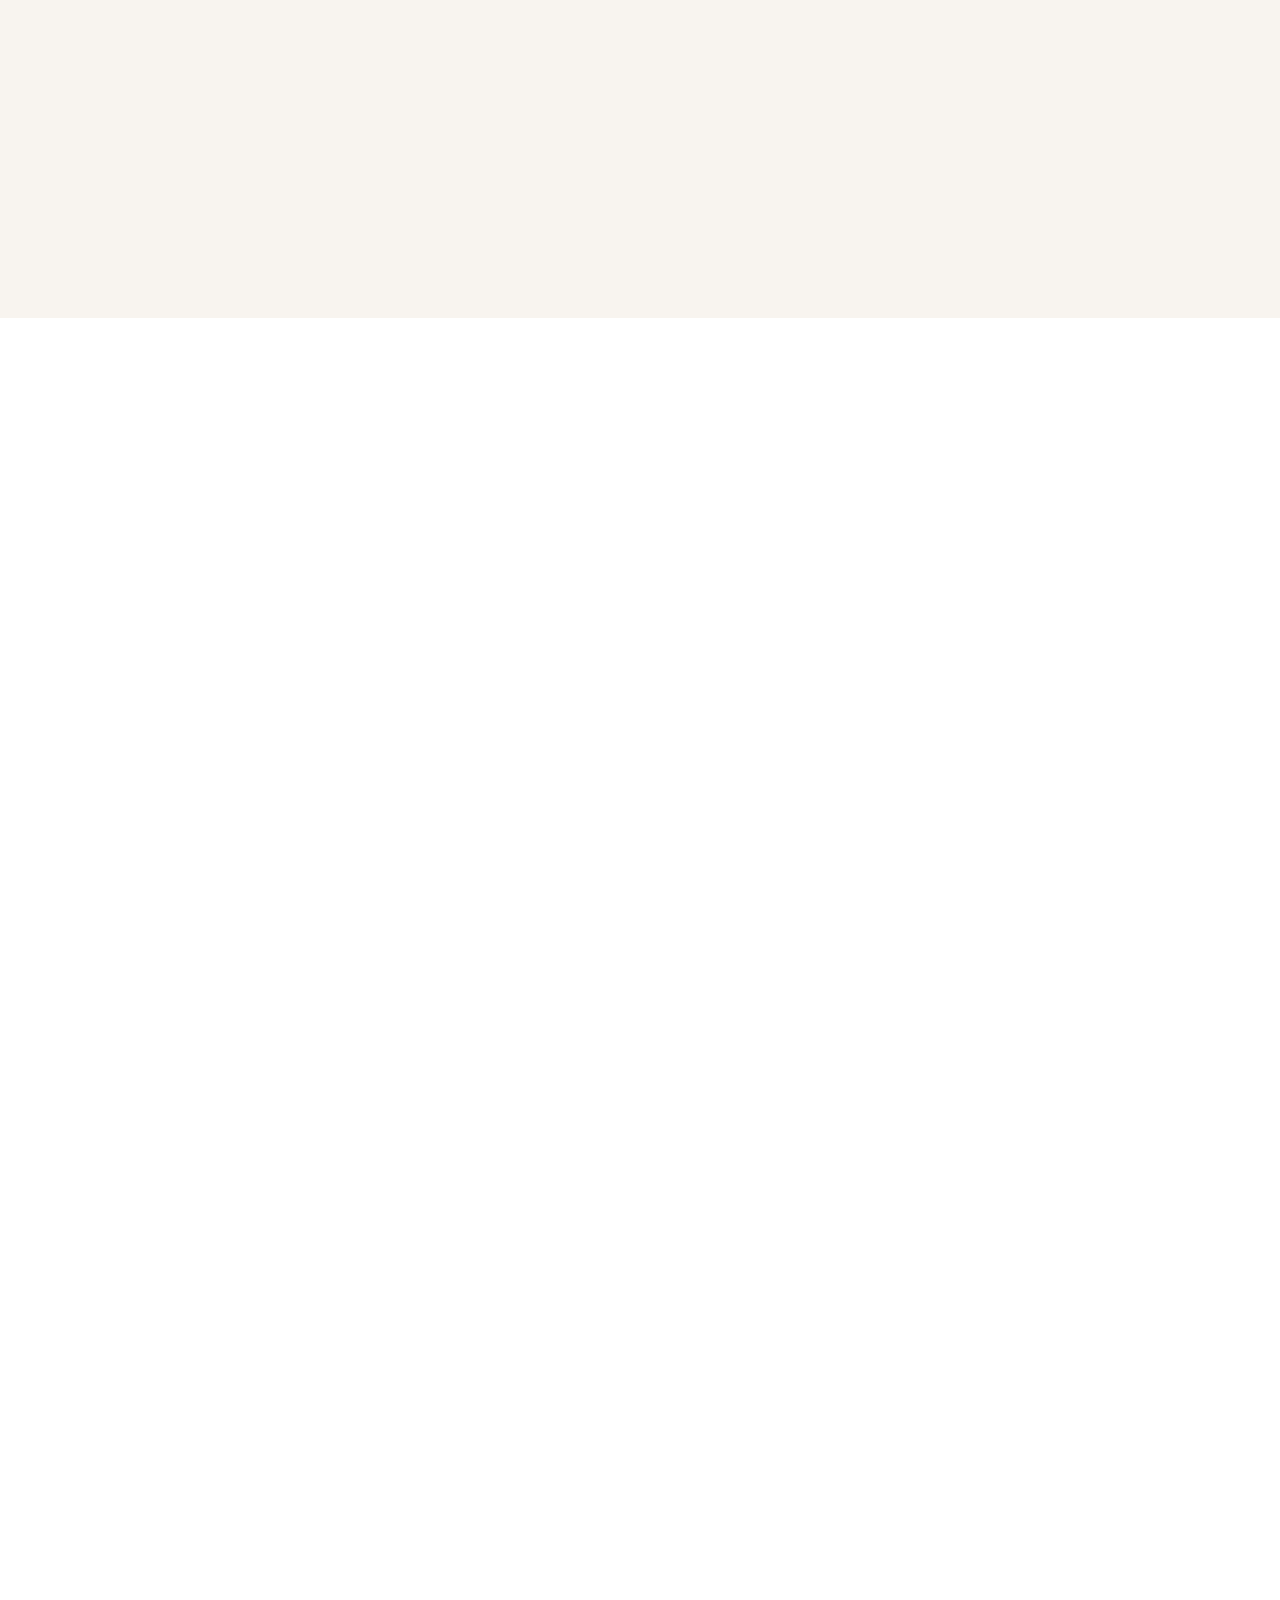
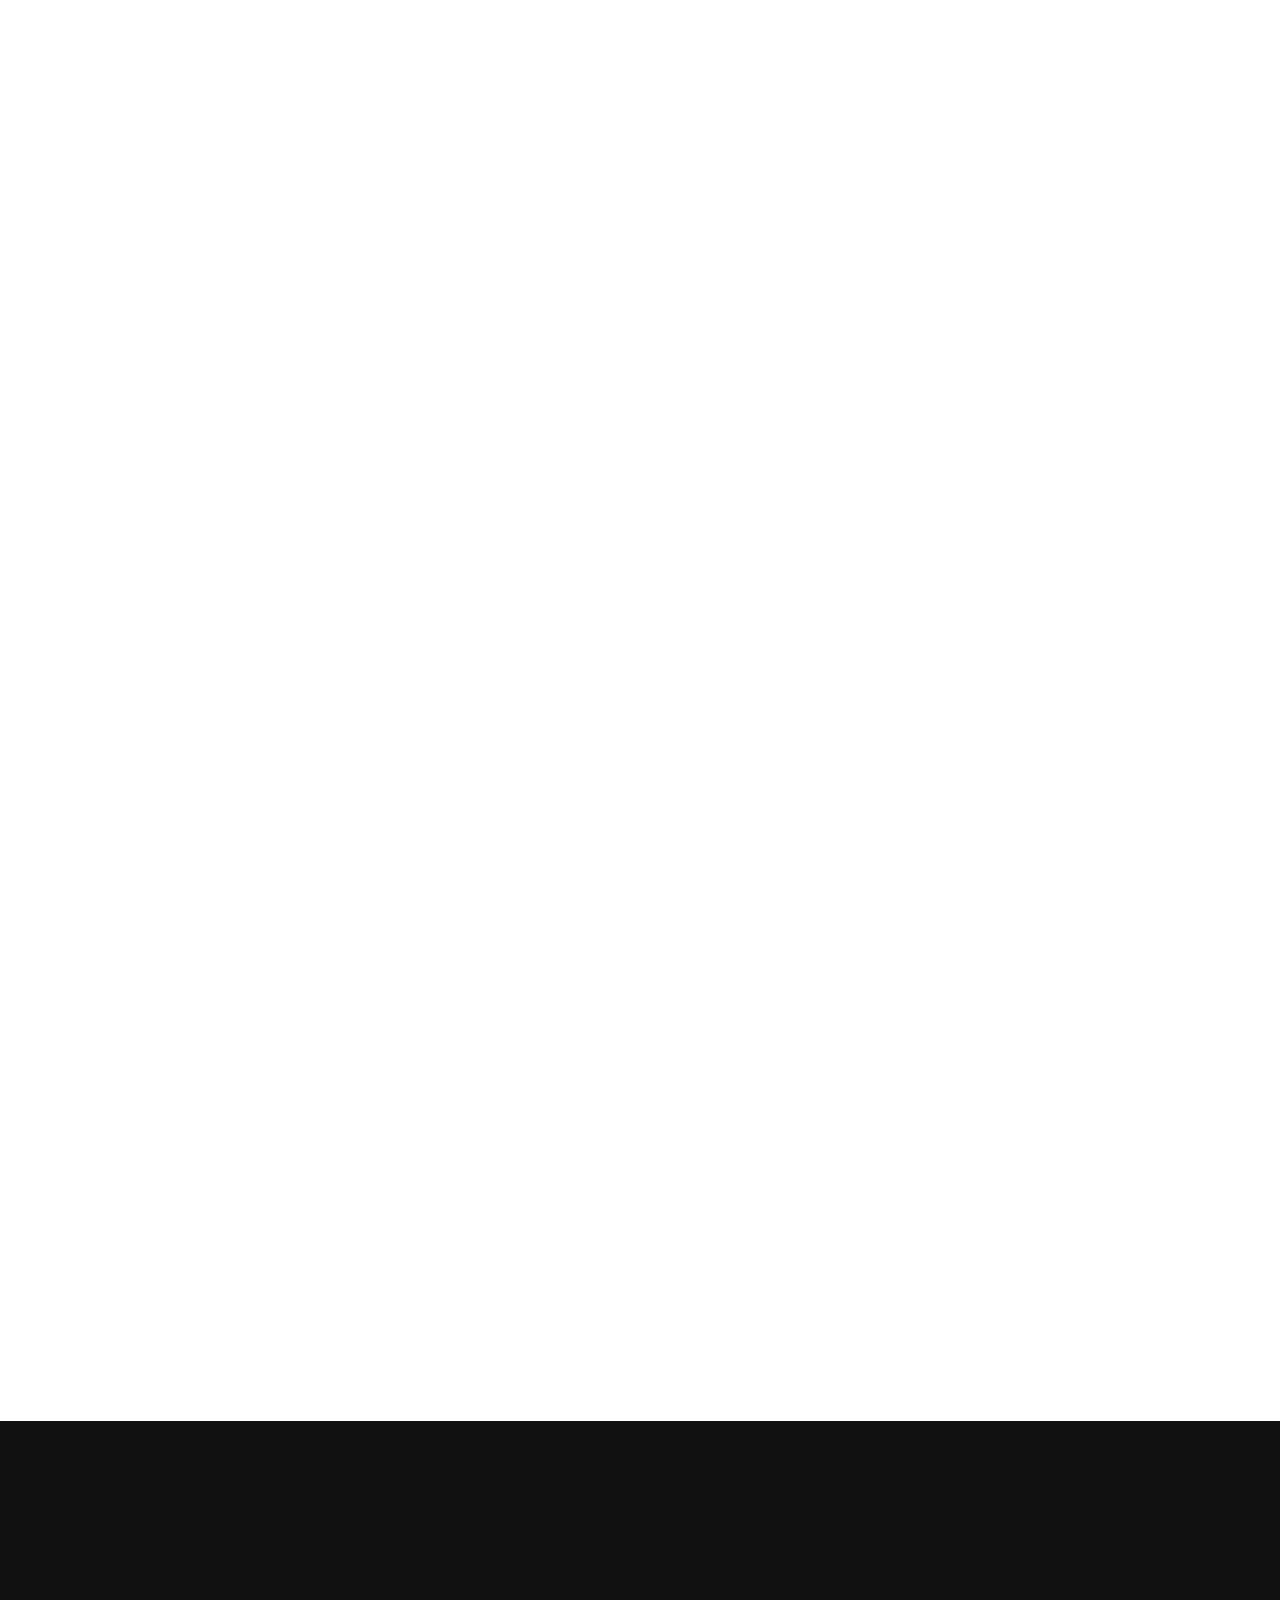
==== commit a523e607: "Fix shark hero animation on Vercel by hosting script locally" ====
--- a/index.html
+++ b/index.html
@@ -528,7 +528,7 @@
 </section>
 
 <script src="./assets/js/motion-light.js" defer></script>
-<script src="https://riccardobuzzolan.github.io/assets/js/ascii-sharks-hero.js?v=20261023-mobile-motion" defer></script>
+<script src="./assets/js/ascii-sharks-hero.js?v=20261023-mobile-motion" defer></script>
 <script src="./assets/js/site.js" defer></script>
 <script src="./assets/js/privacy.js" data-privacy-site="ripetizioni" defer></script></body>
 </html>
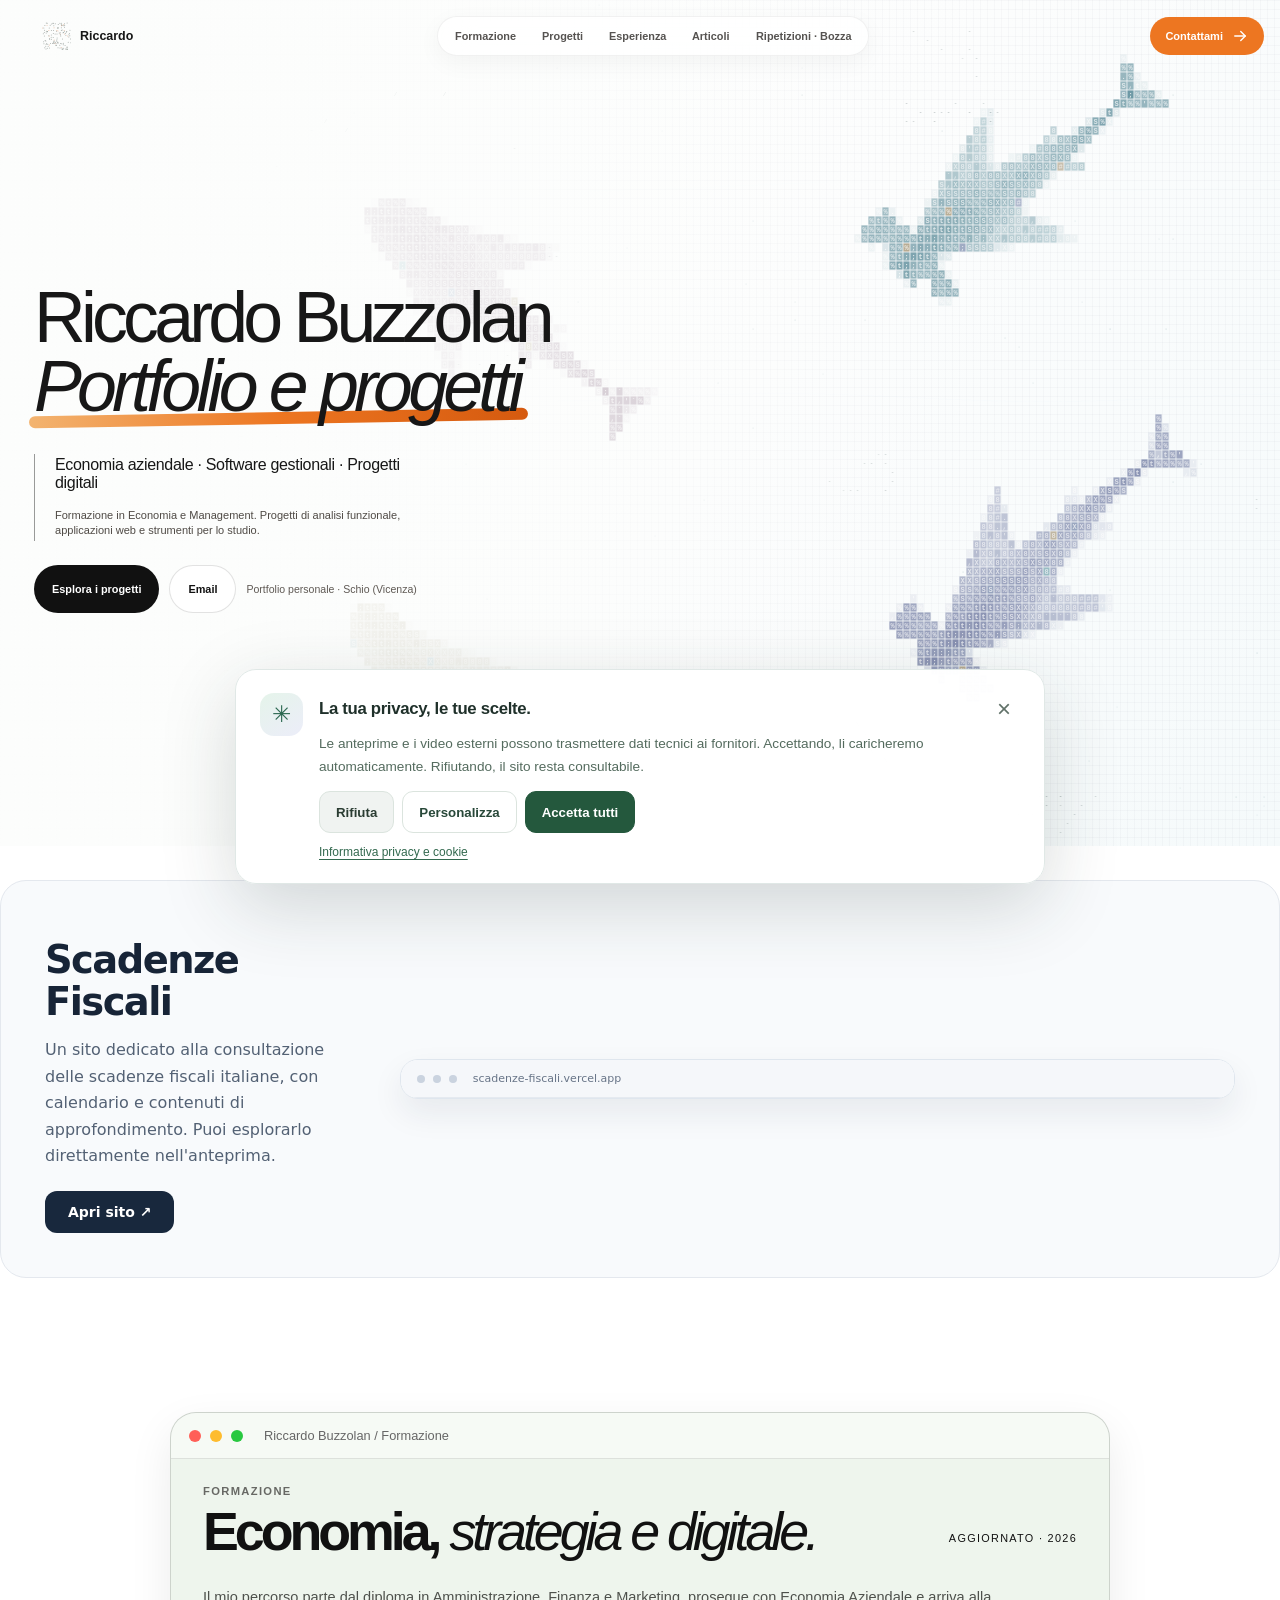
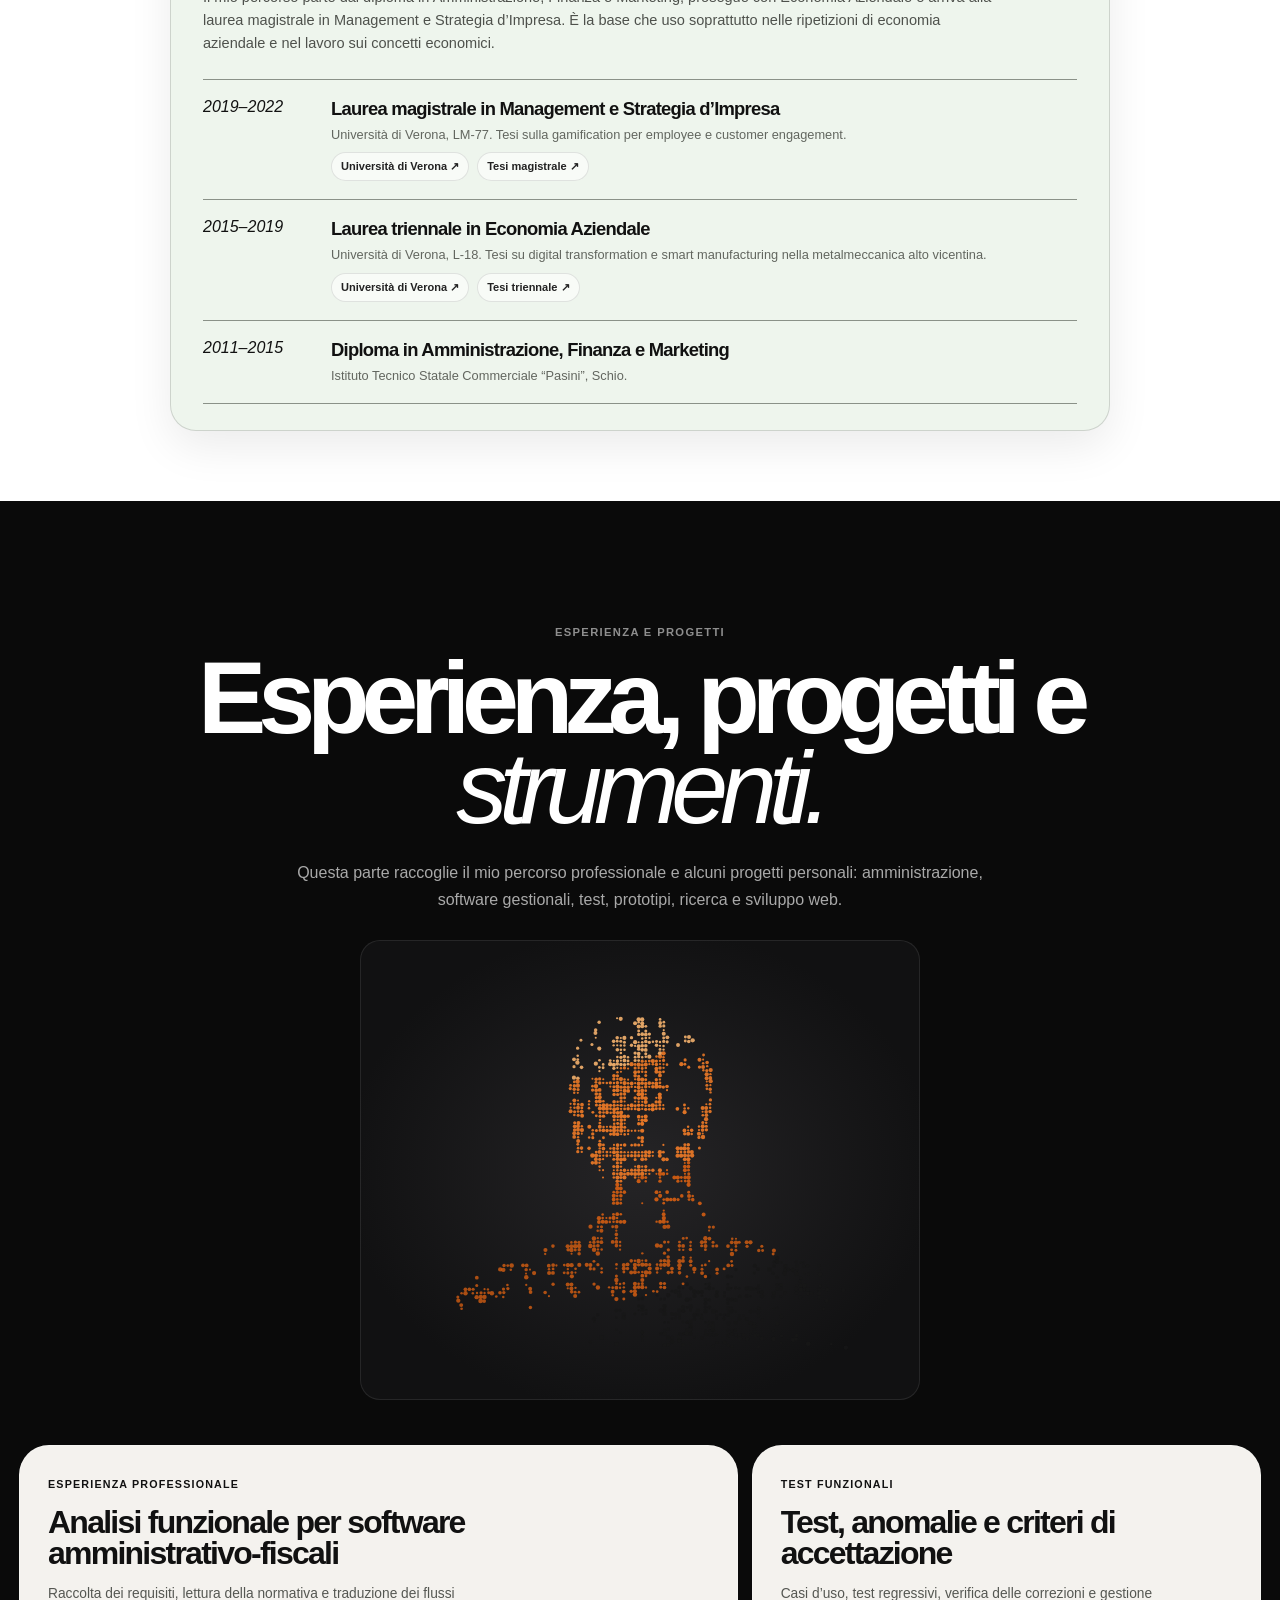
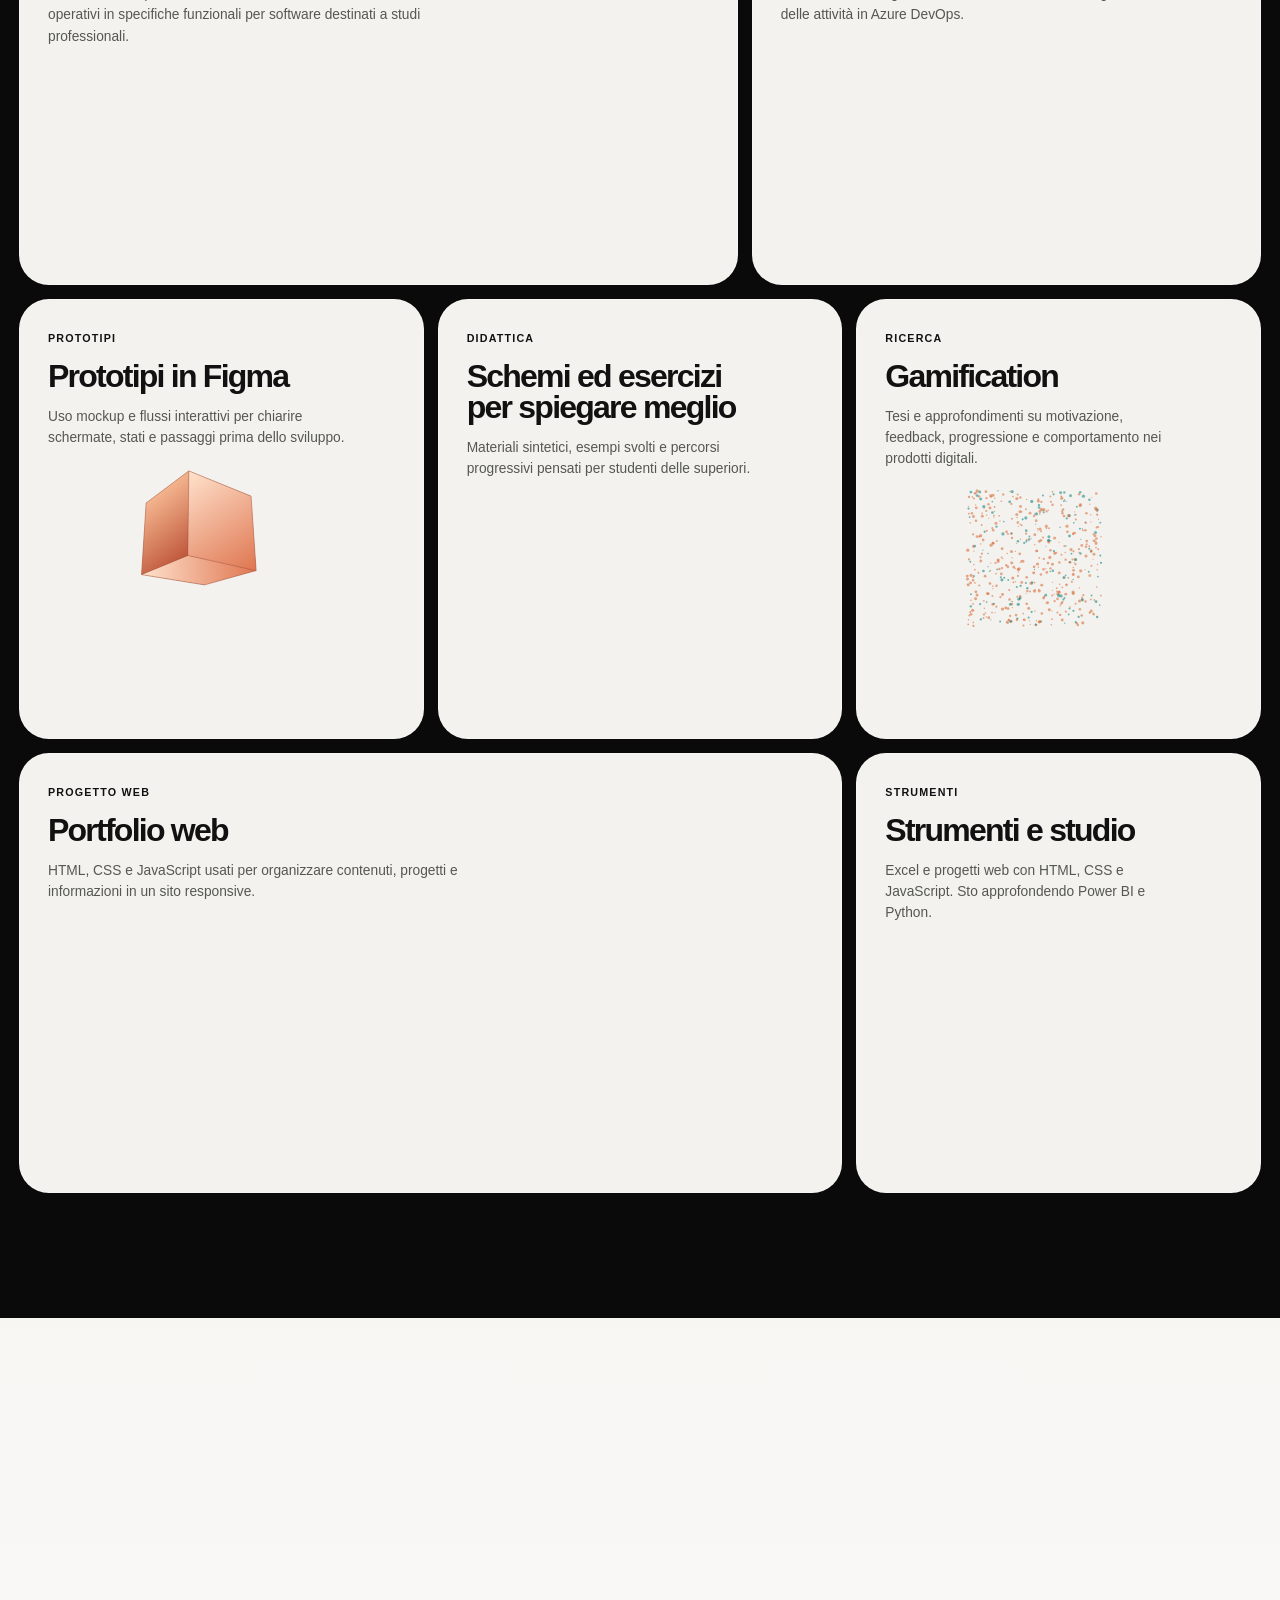
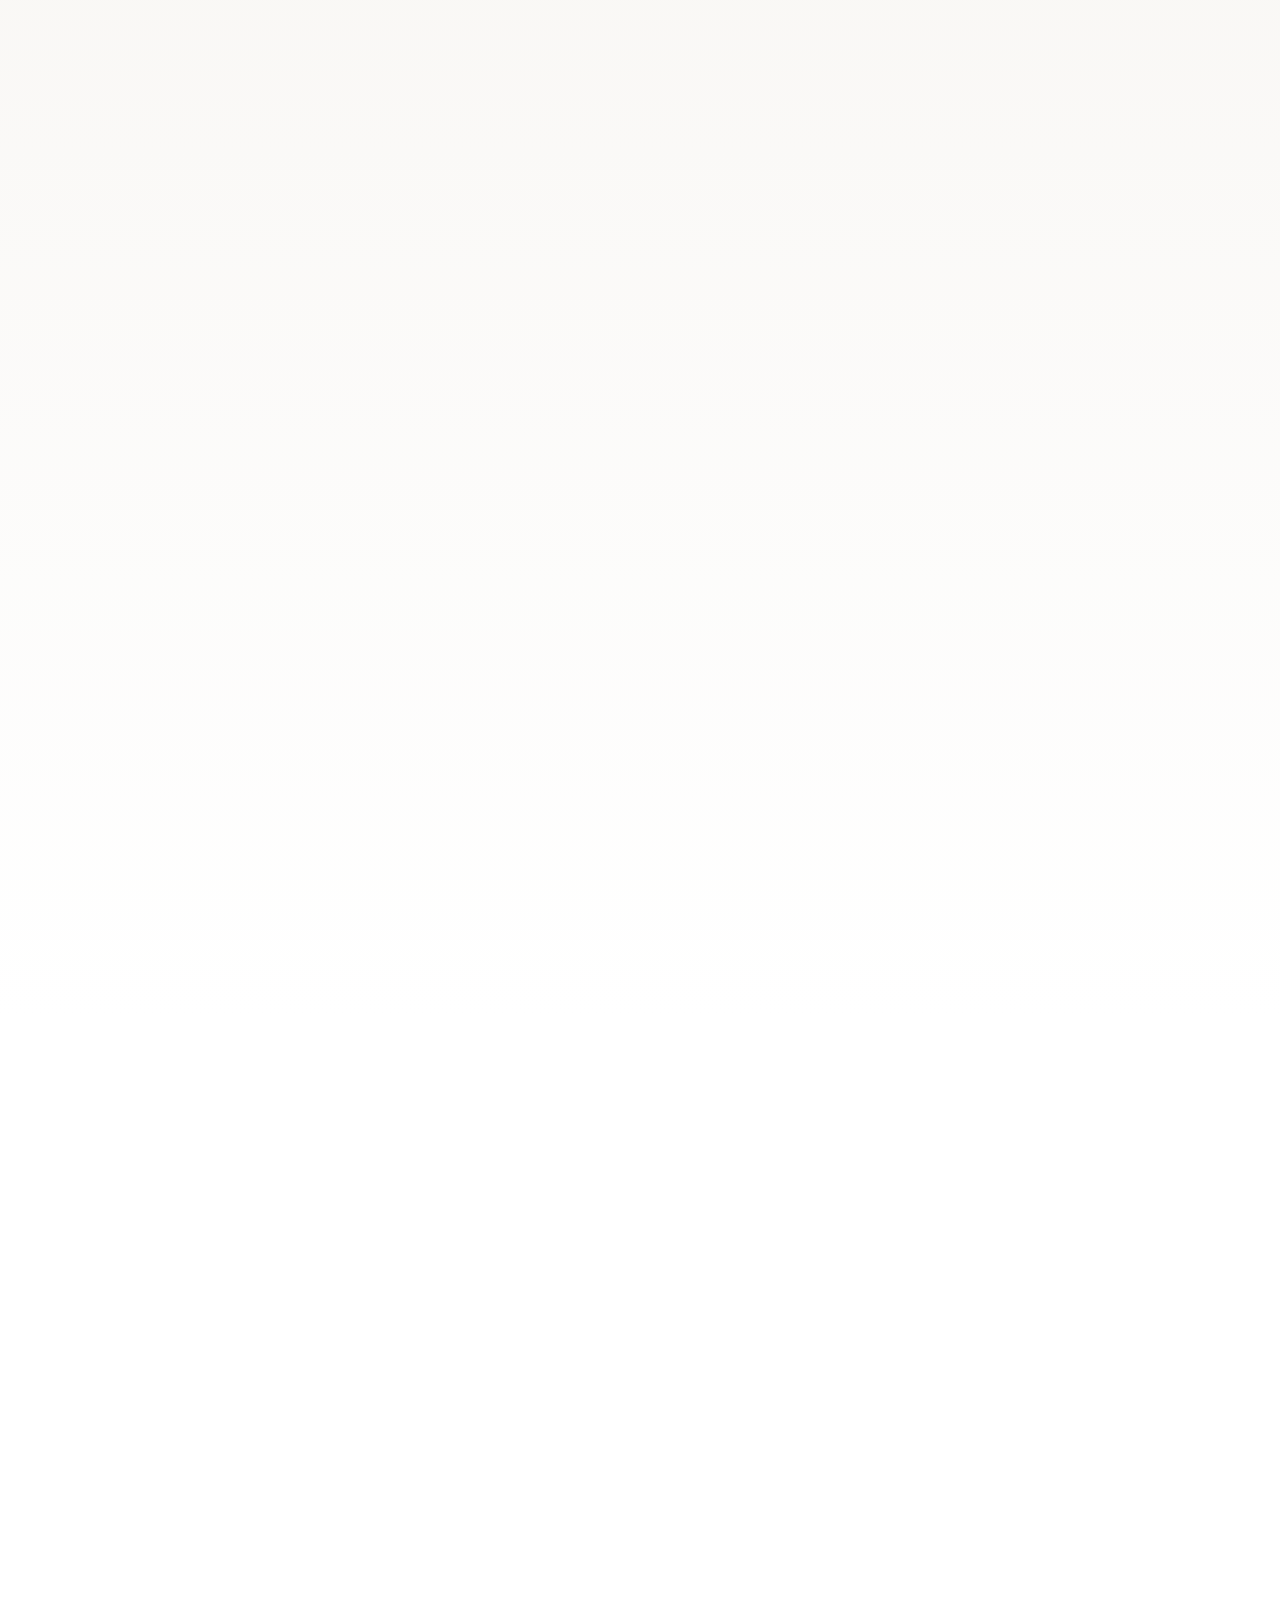
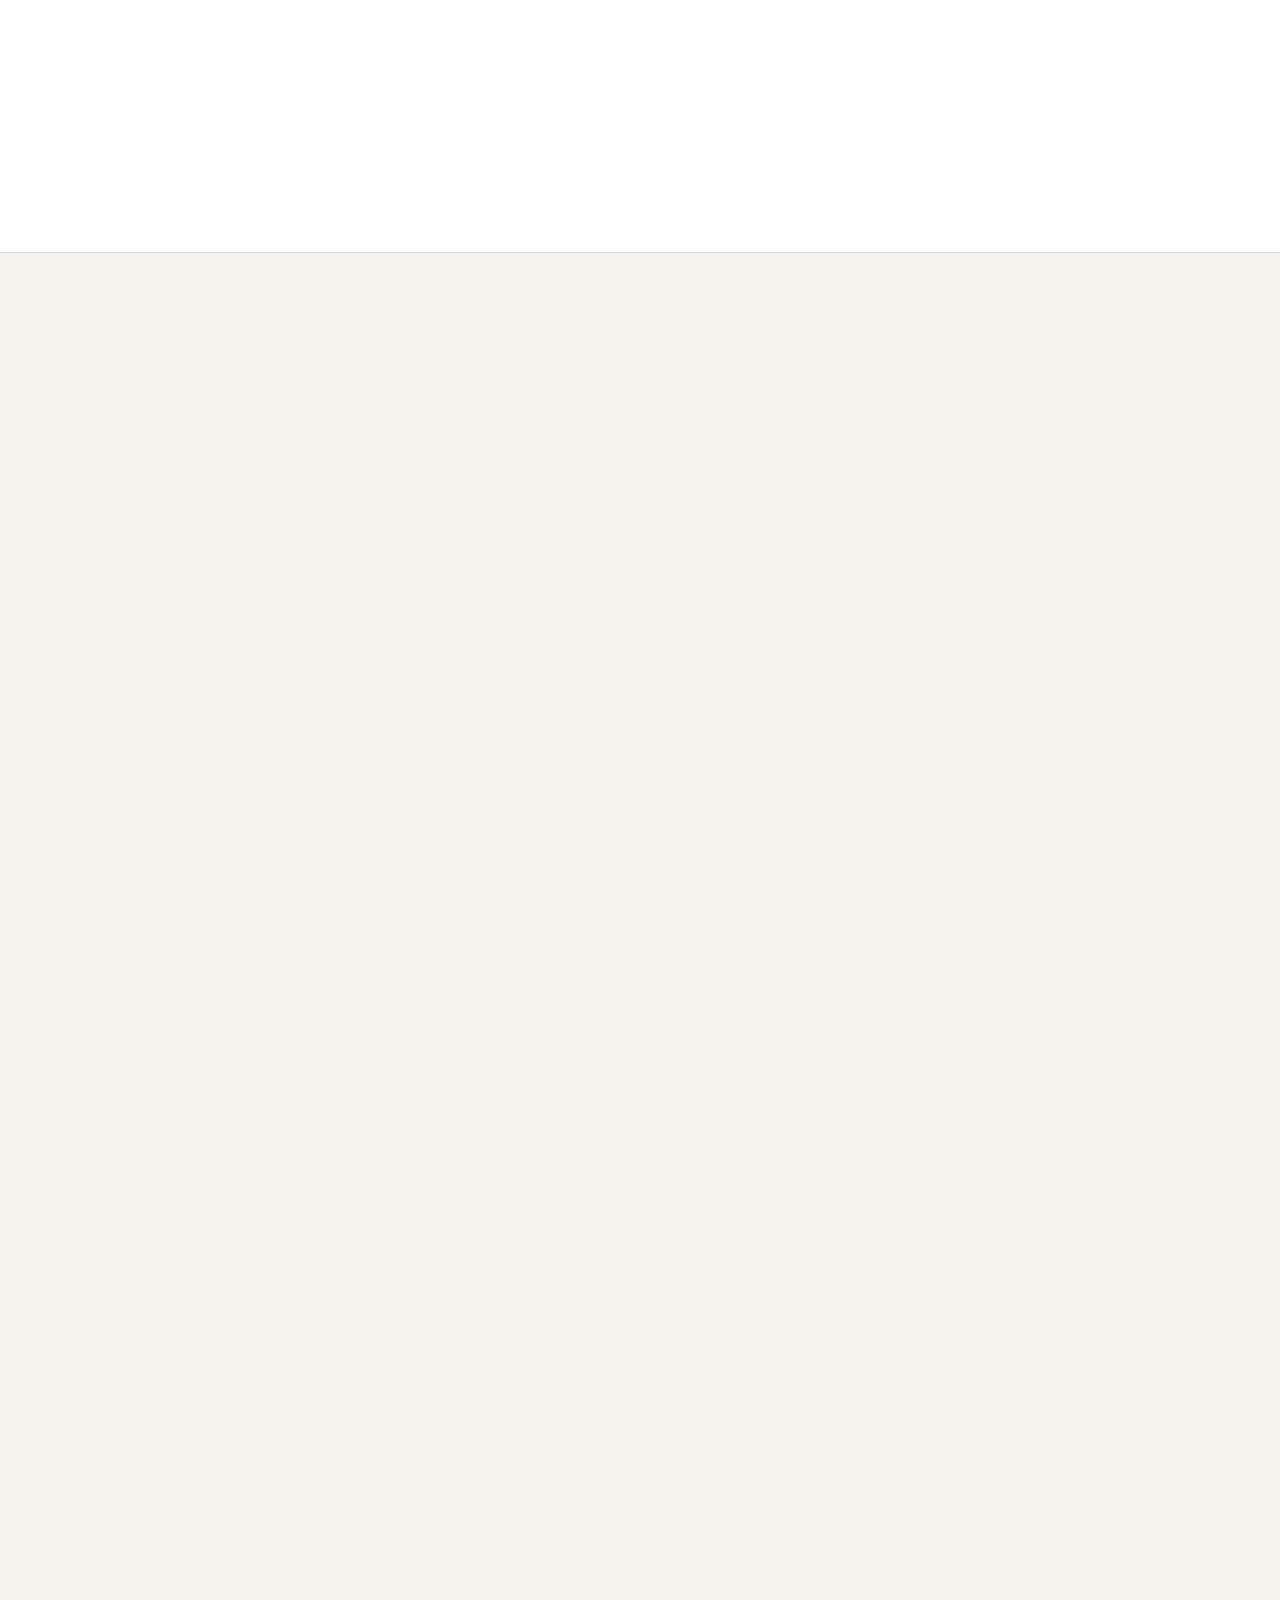
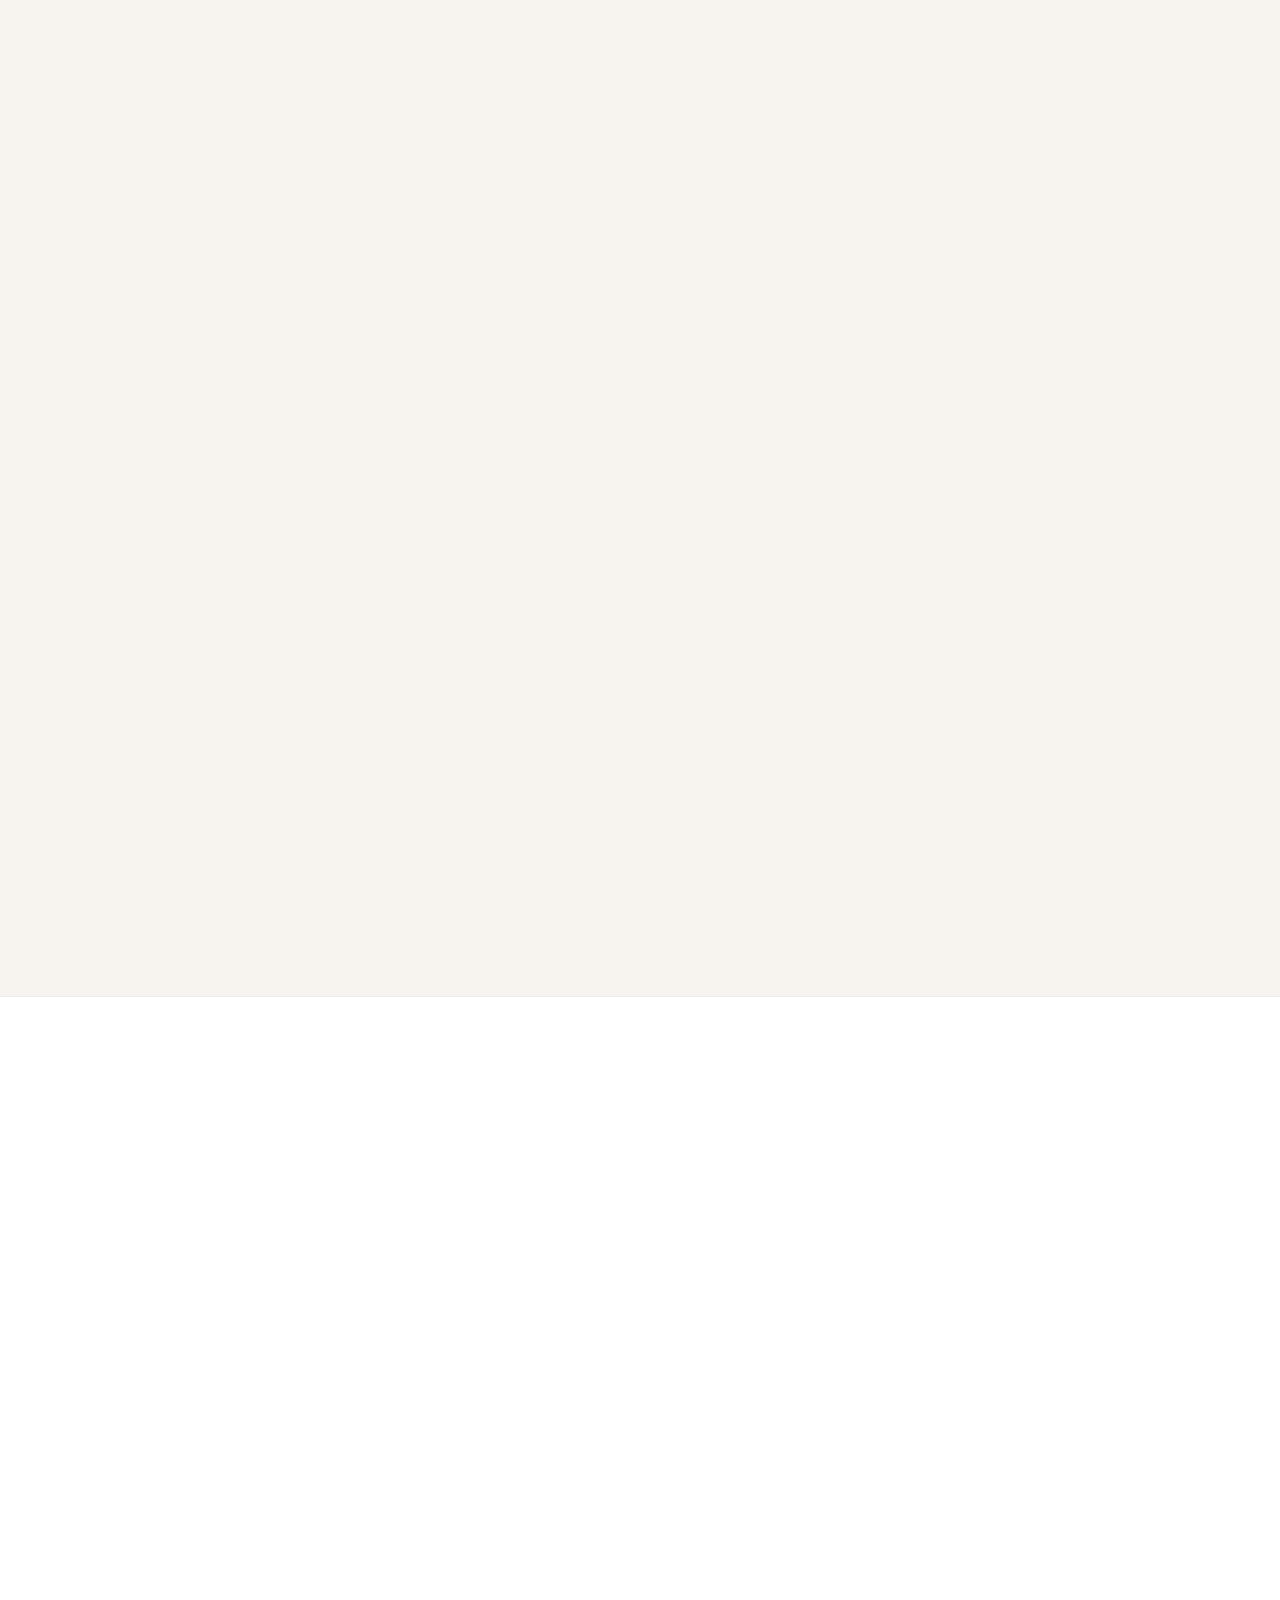
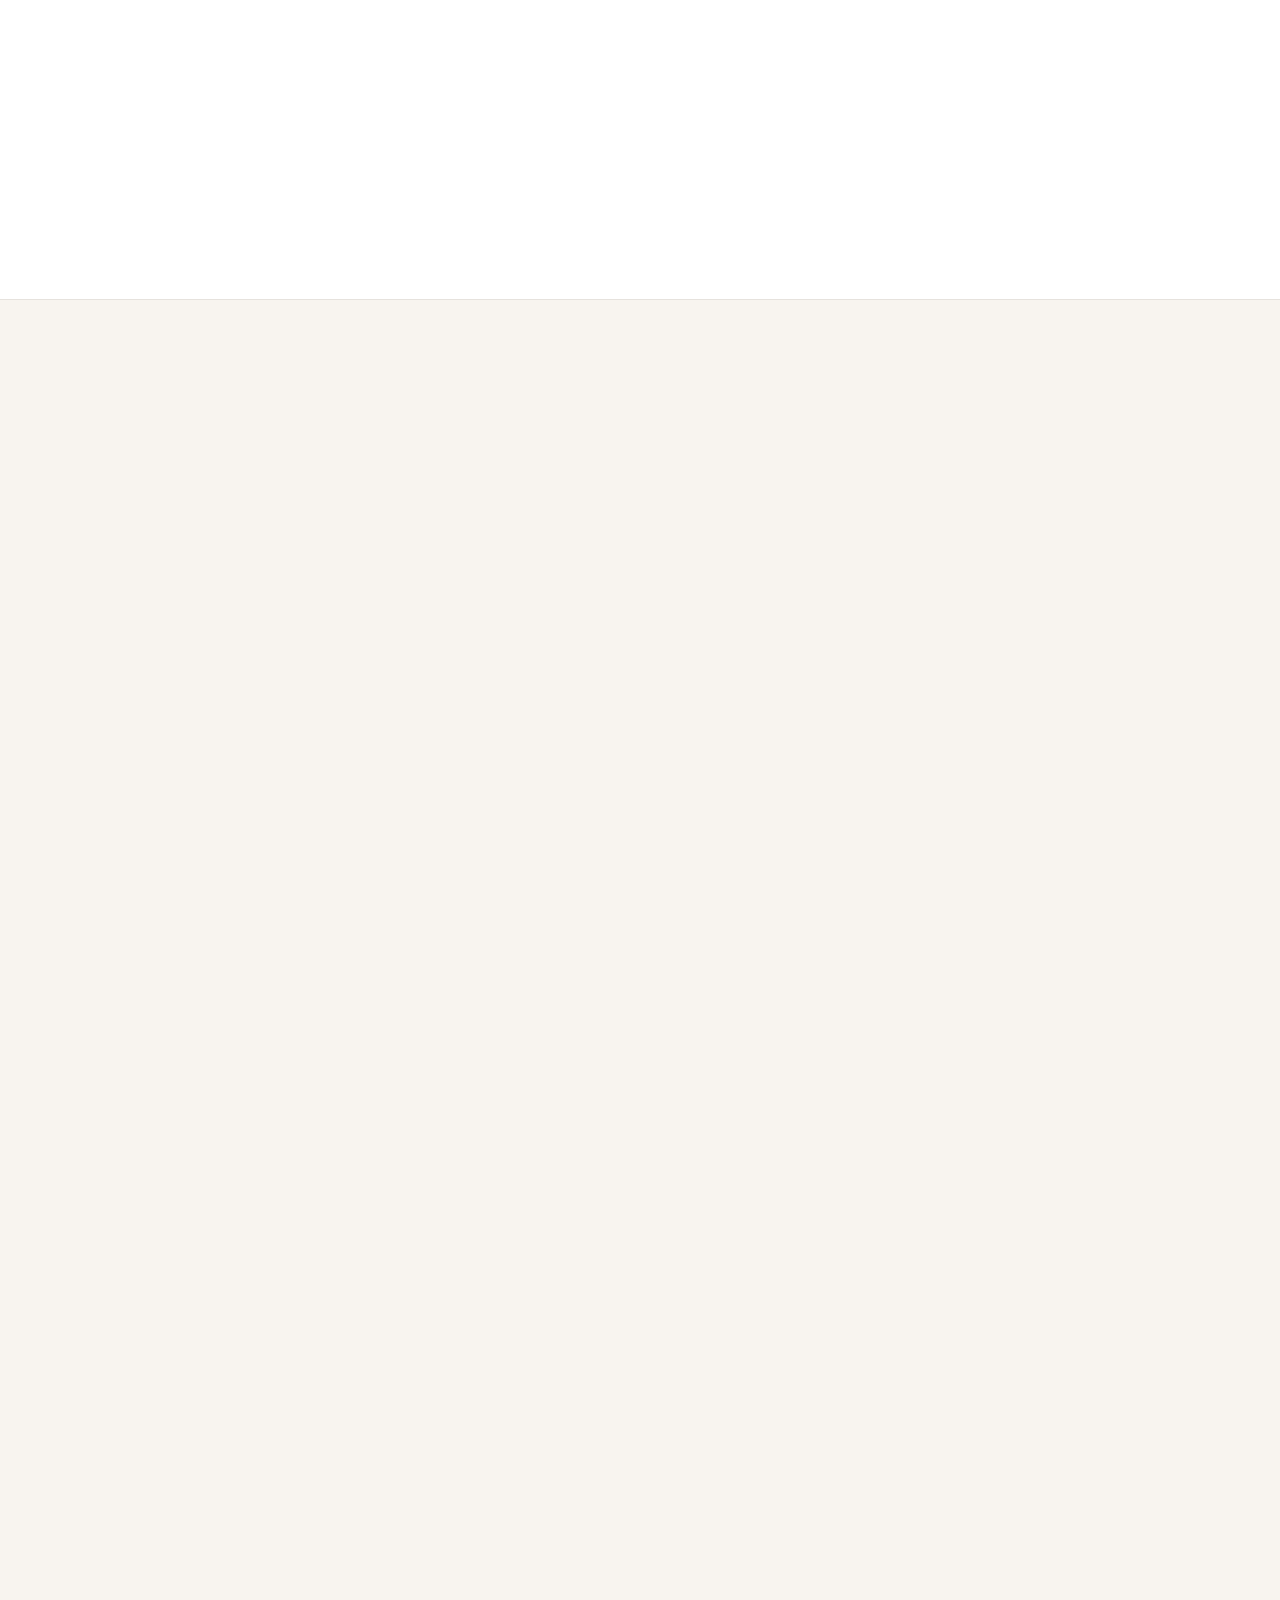
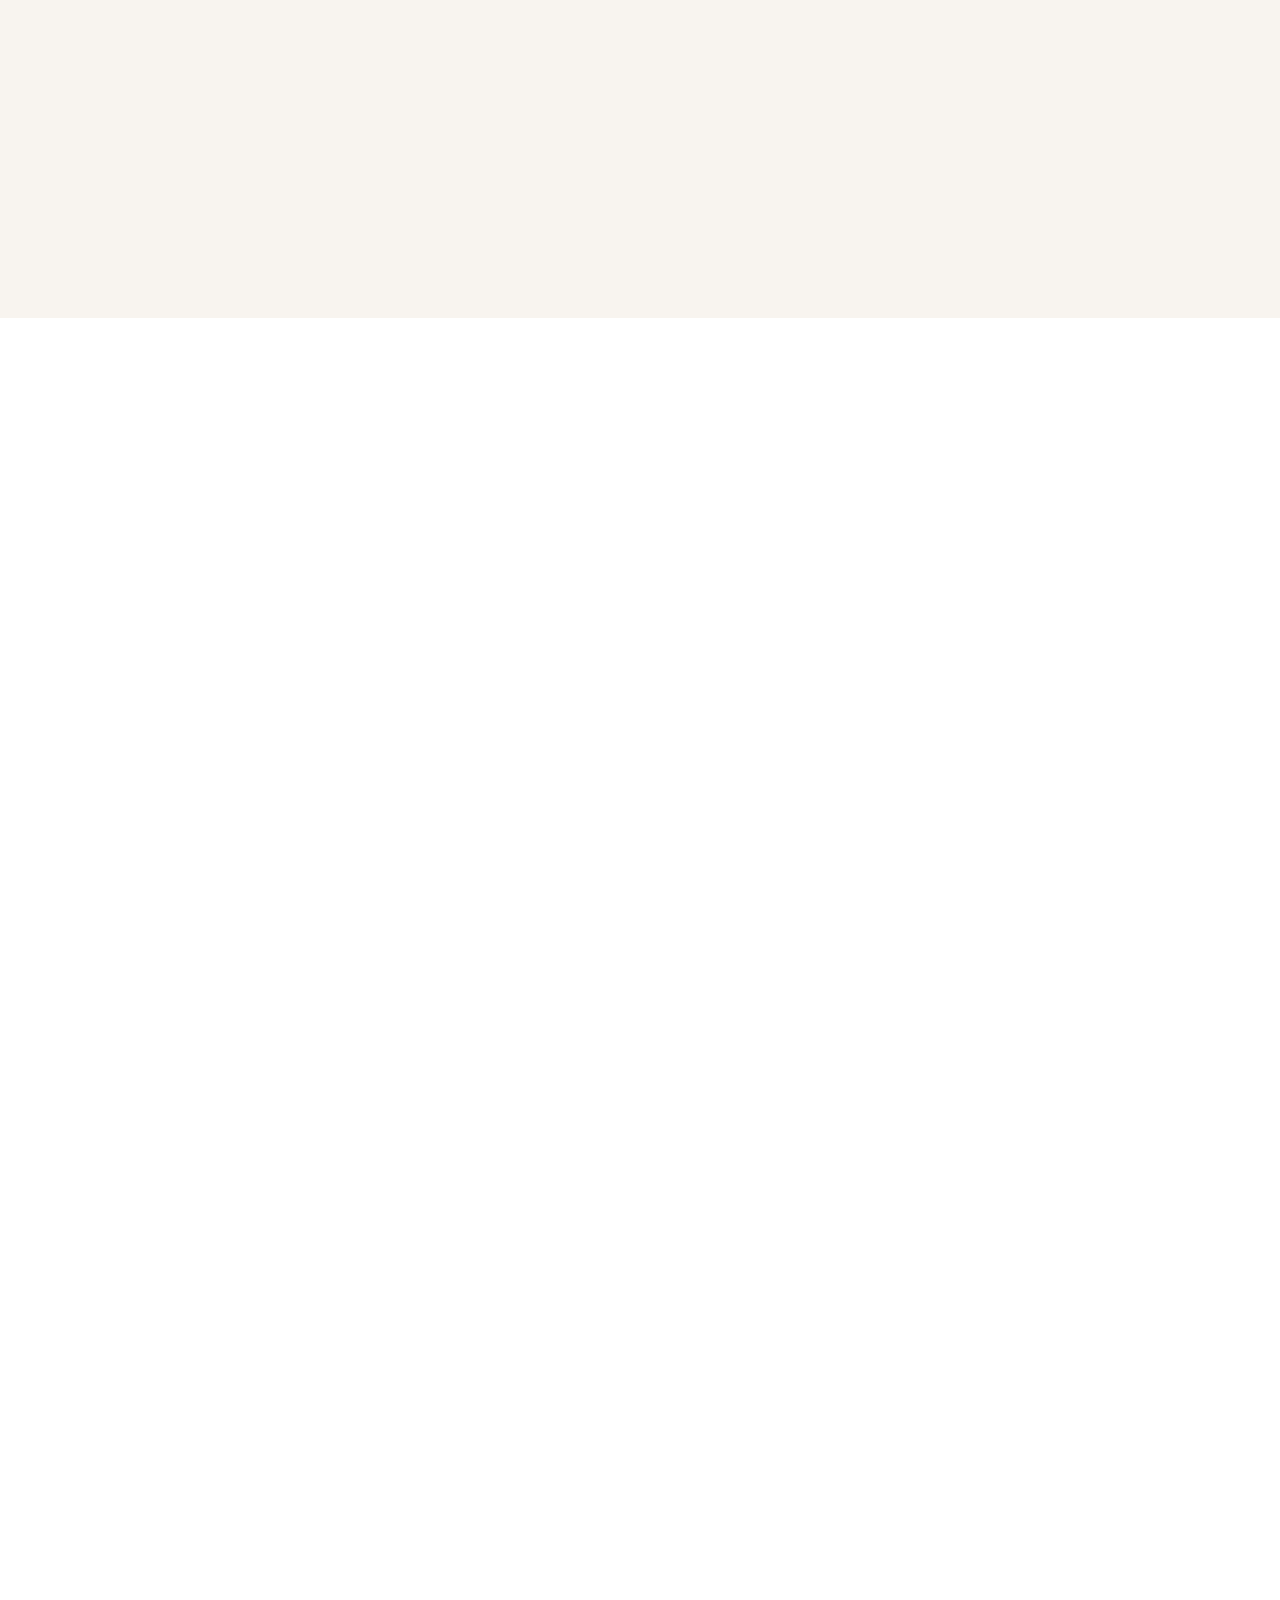
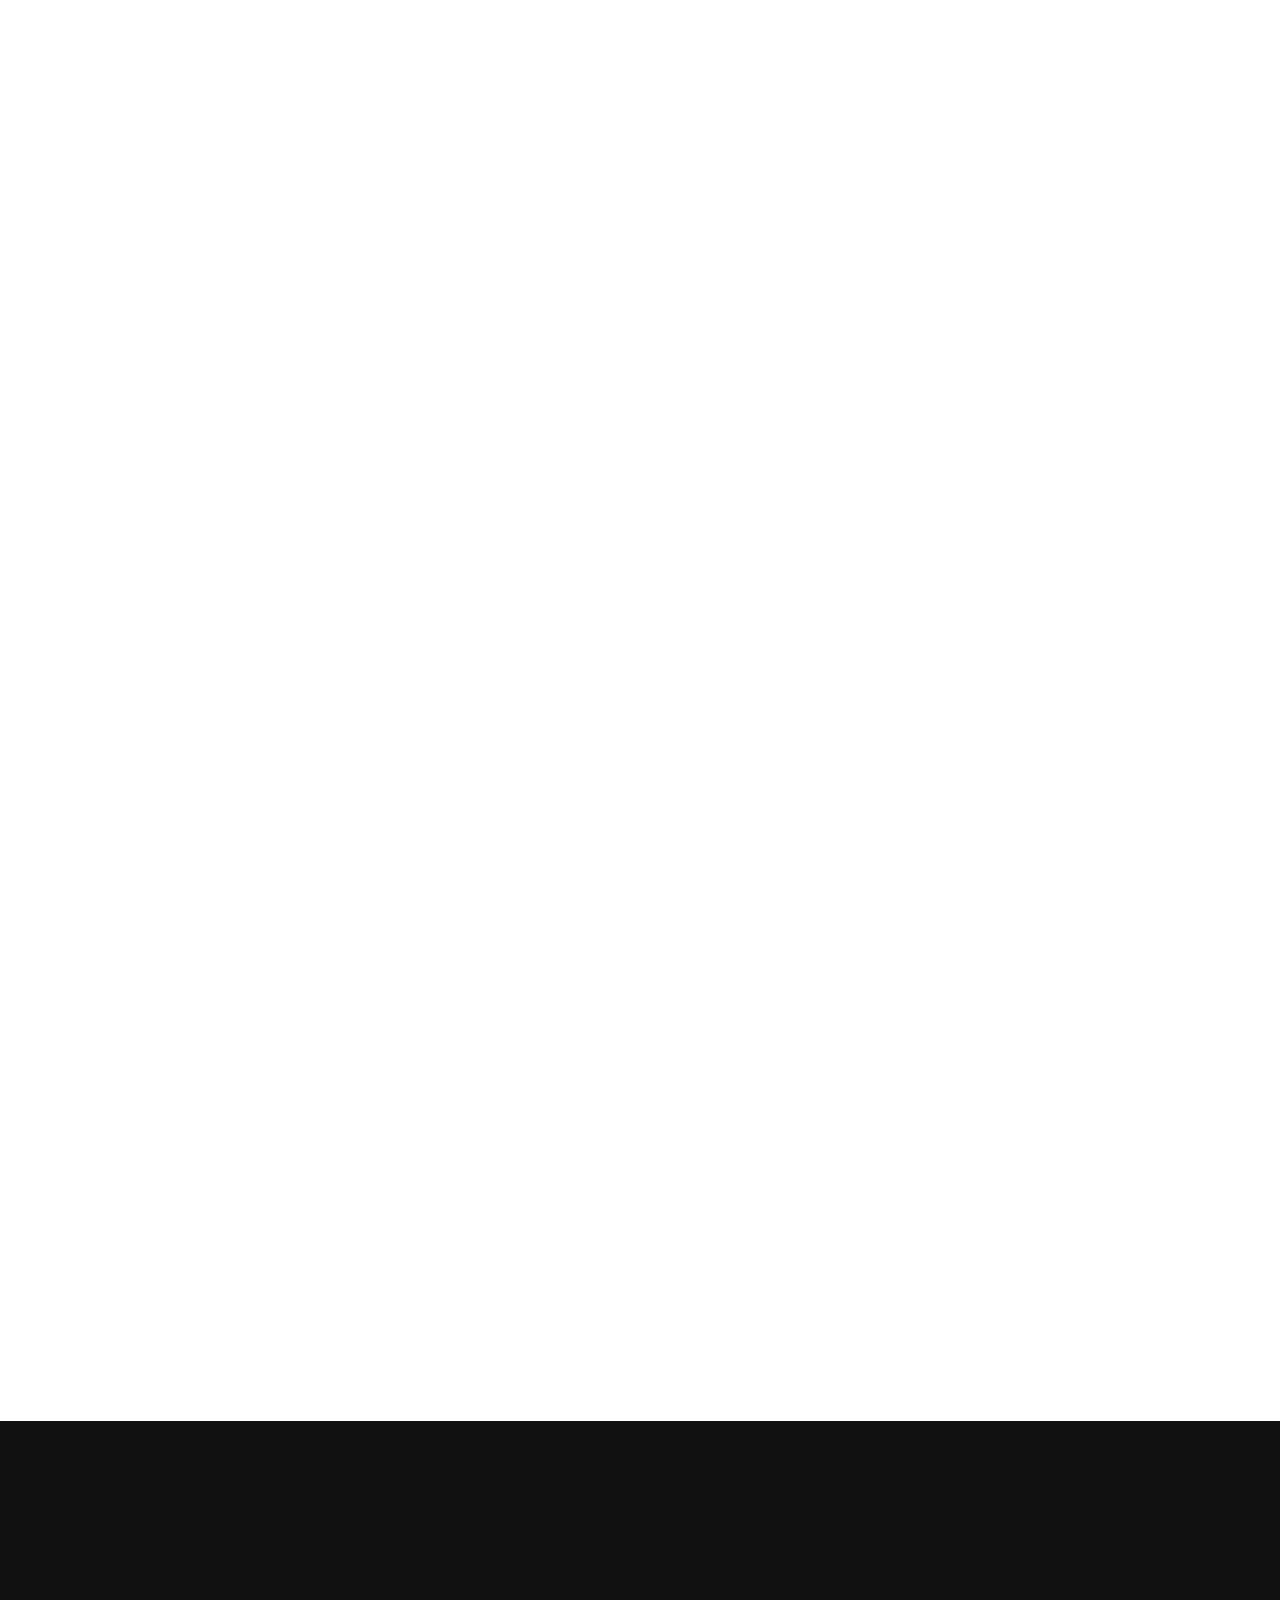
==== commit 1cdd5caf: "Rende più sobria la presentazione degli strumenti" ====
--- a/index.html
+++ b/index.html
@@ -173,9 +173,9 @@
 <div class="feature-visual"><div class="ui-top"><i></i><i></i><i></i></div><div class="ui-cards"><i></i><i></i><i></i></div><div class="chart-bars" style="height:75px"><i></i><i></i><i></i><i></i><i></i></div></div>
 </article>
 <article class="feature blue f4 reveal">
-<small>STRUMENTI</small><h3>Strumenti che uso</h3>
-<p>Excel, Power BI base, HTML/CSS/JavaScript, Python base, ChatGPT e Claude.</p>
-<div class="tabs-visual"><span>Excel</span><span>Power BI</span><span>HTML</span><span>JavaScript</span><span>Python</span><span>AI</span></div>
+<small>STRUMENTI</small><h3>Strumenti e studio</h3>
+<p>Excel e progetti web con HTML, CSS e JavaScript. Sto approfondendo Power BI e Python.</p>
+<div class="tabs-visual"><span>Excel</span><span>Power BI</span><span>HTML</span><span>CSS</span><span>JavaScript</span><span>Python</span></div>
 </article>
 </div>
 </div>
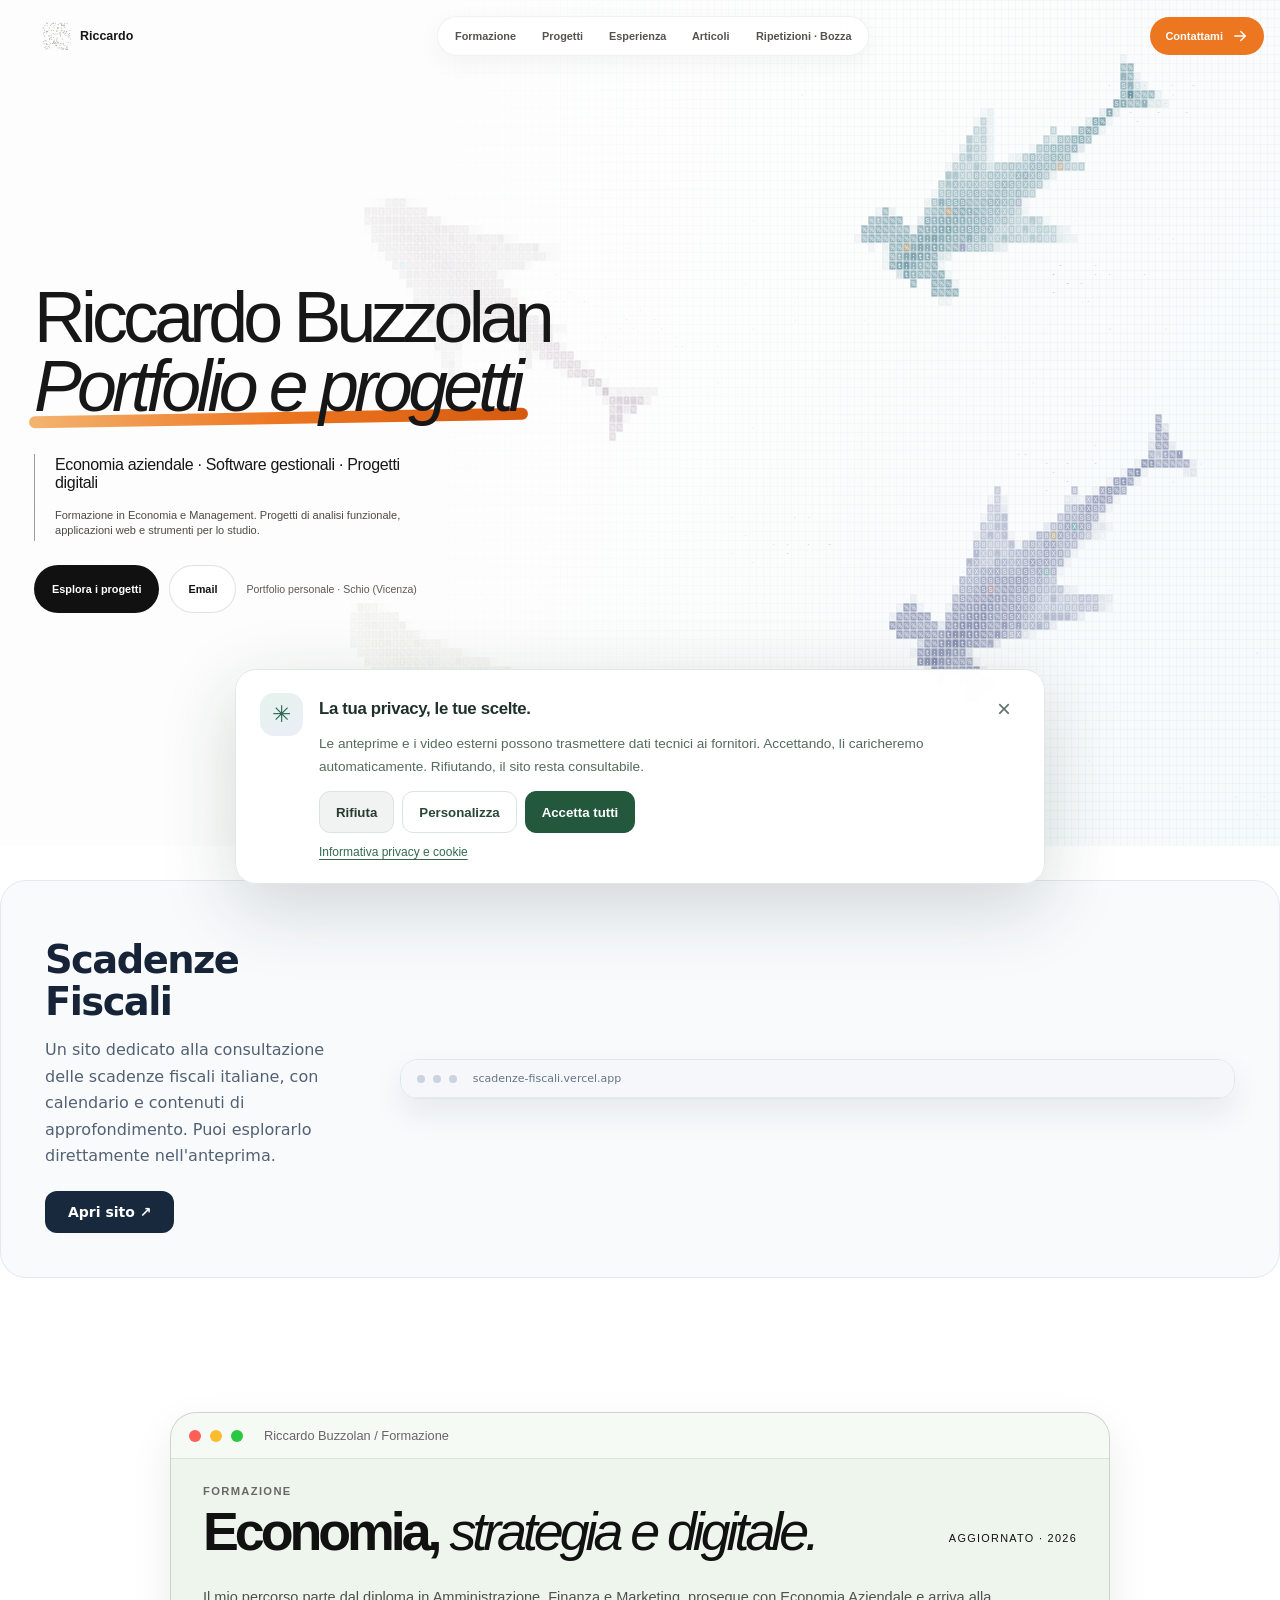
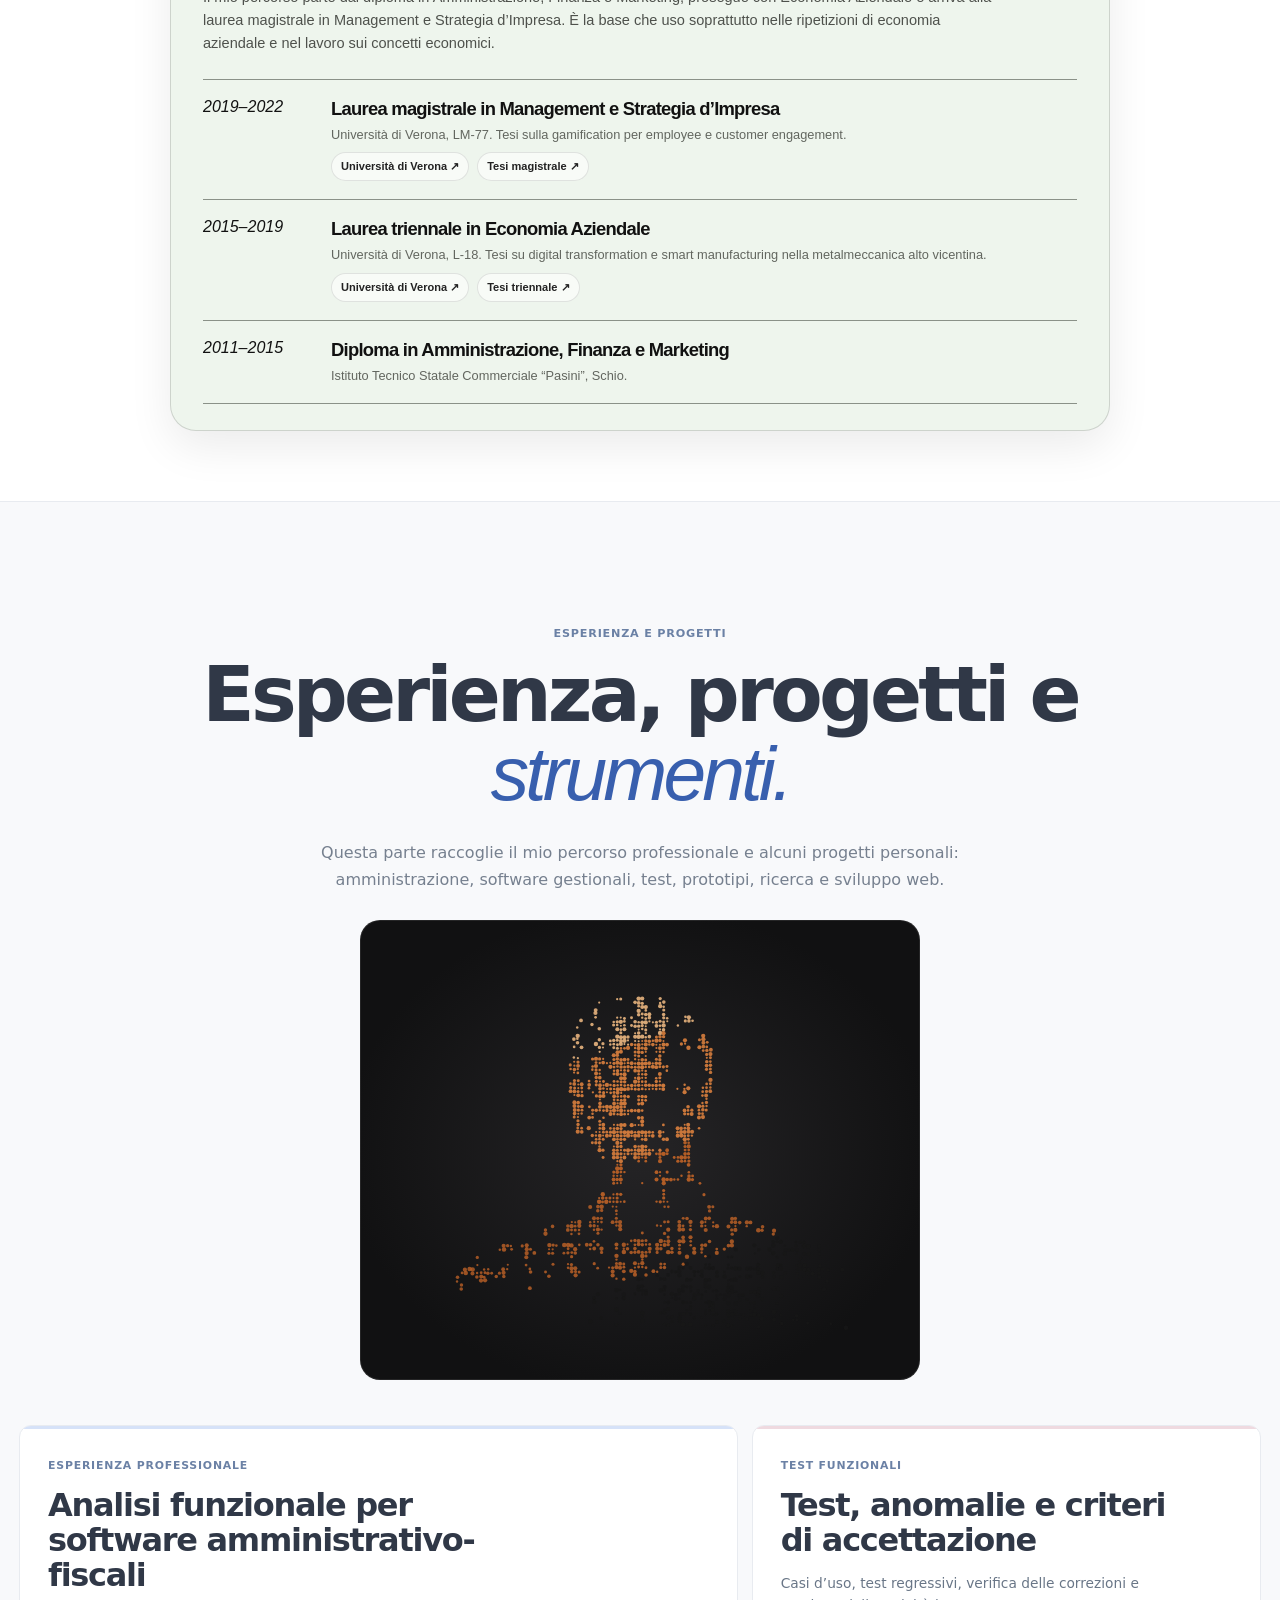
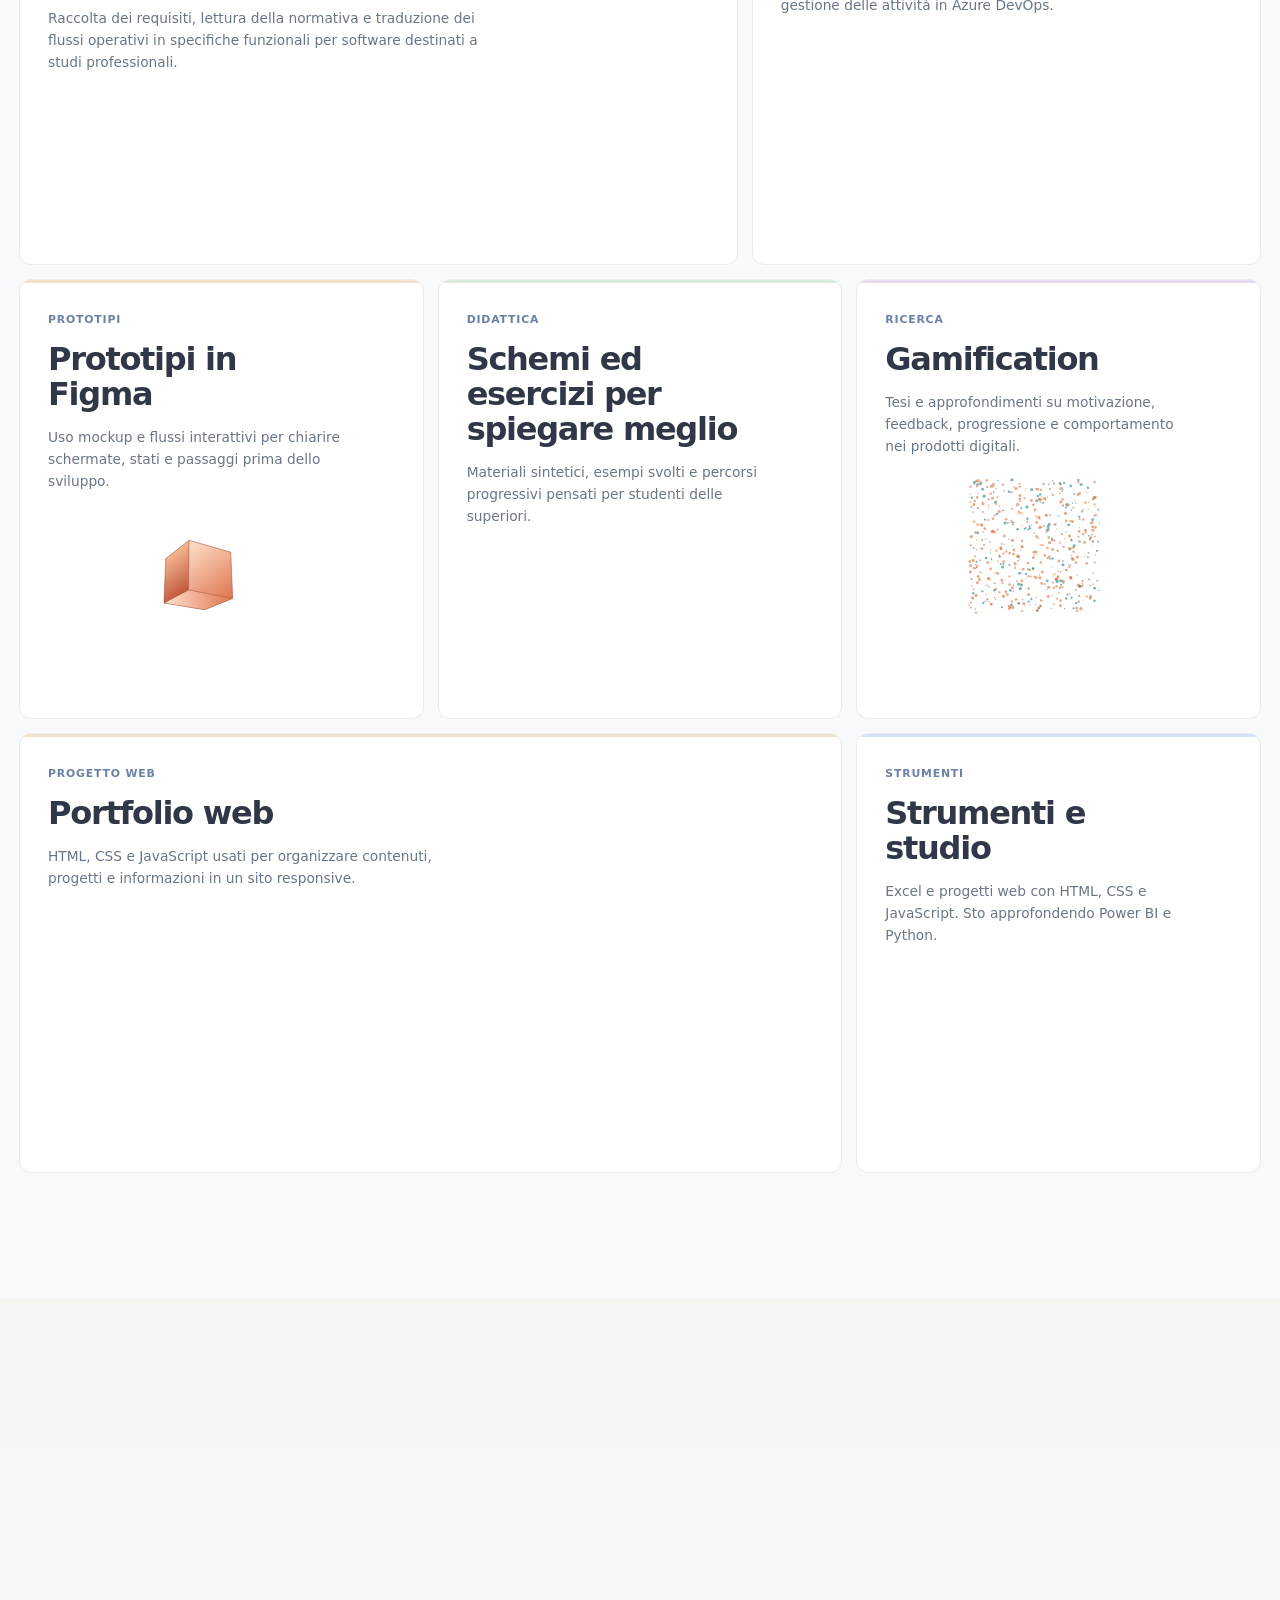
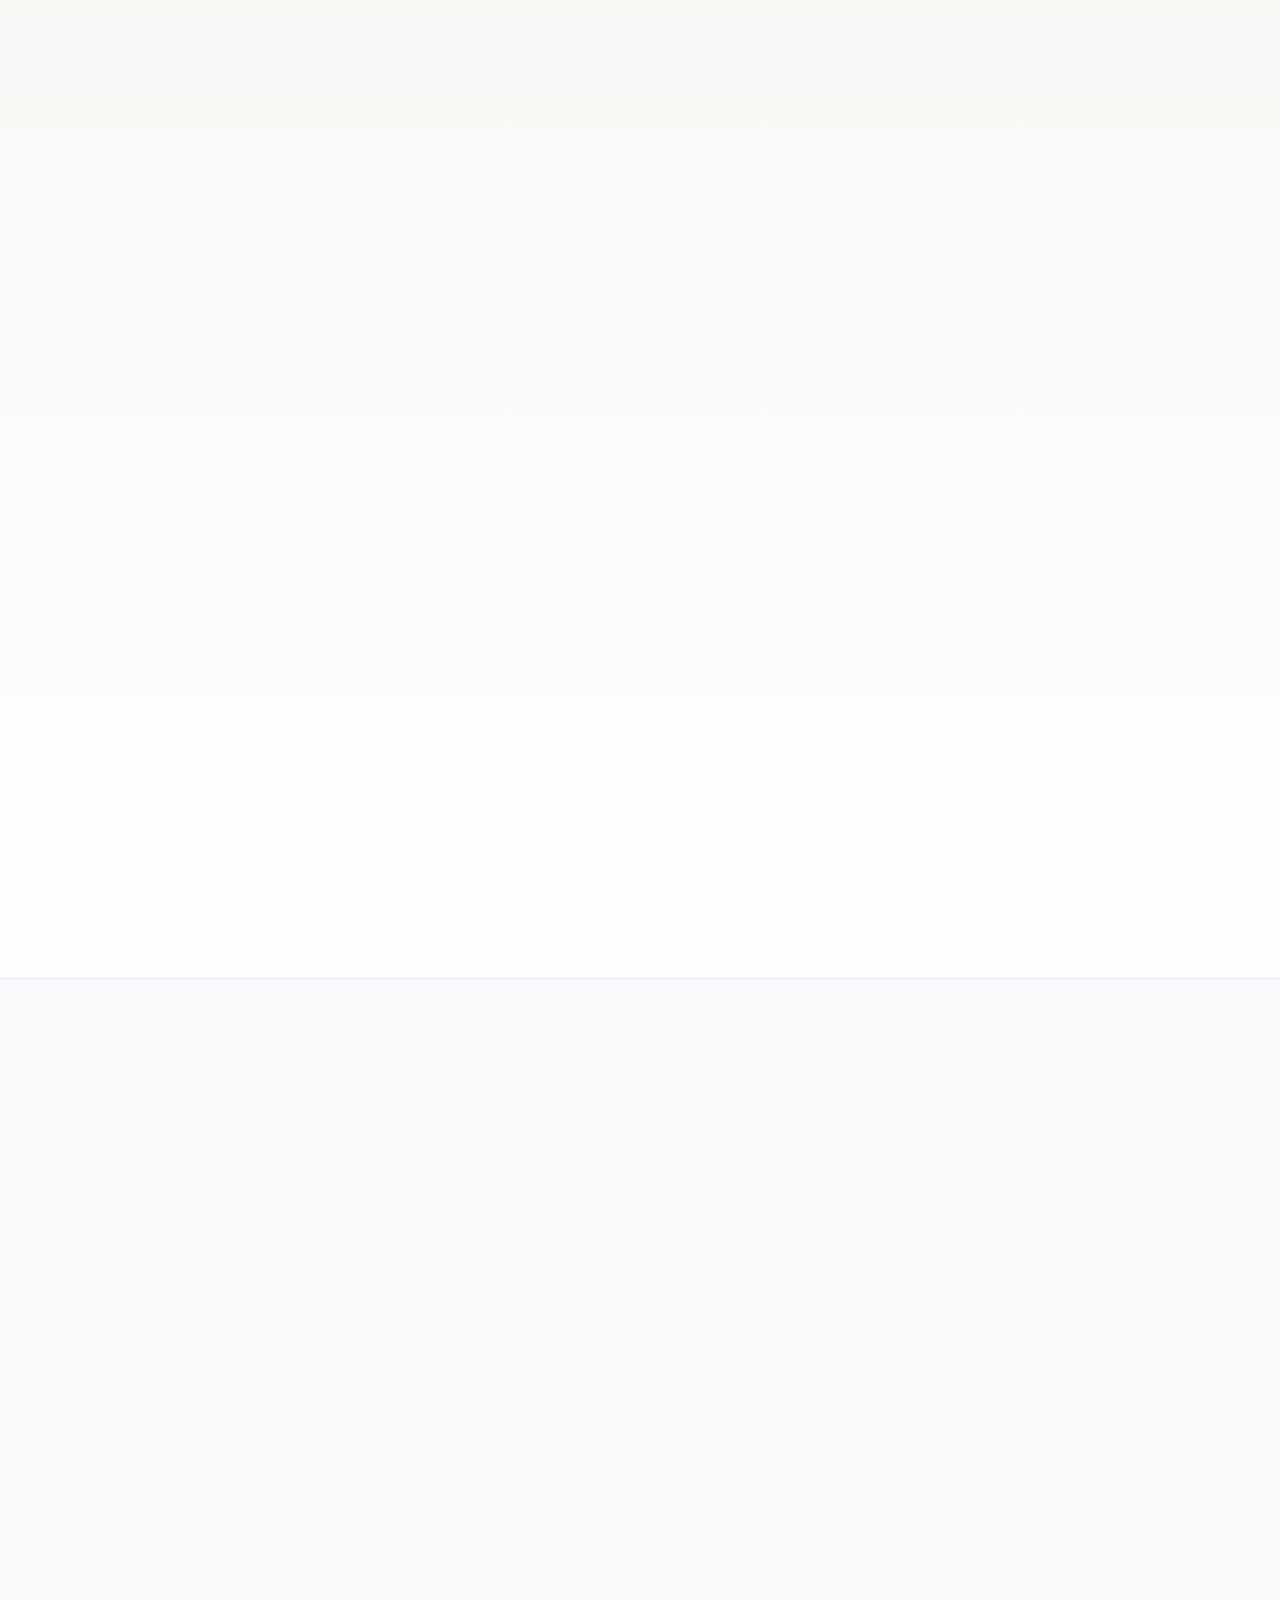
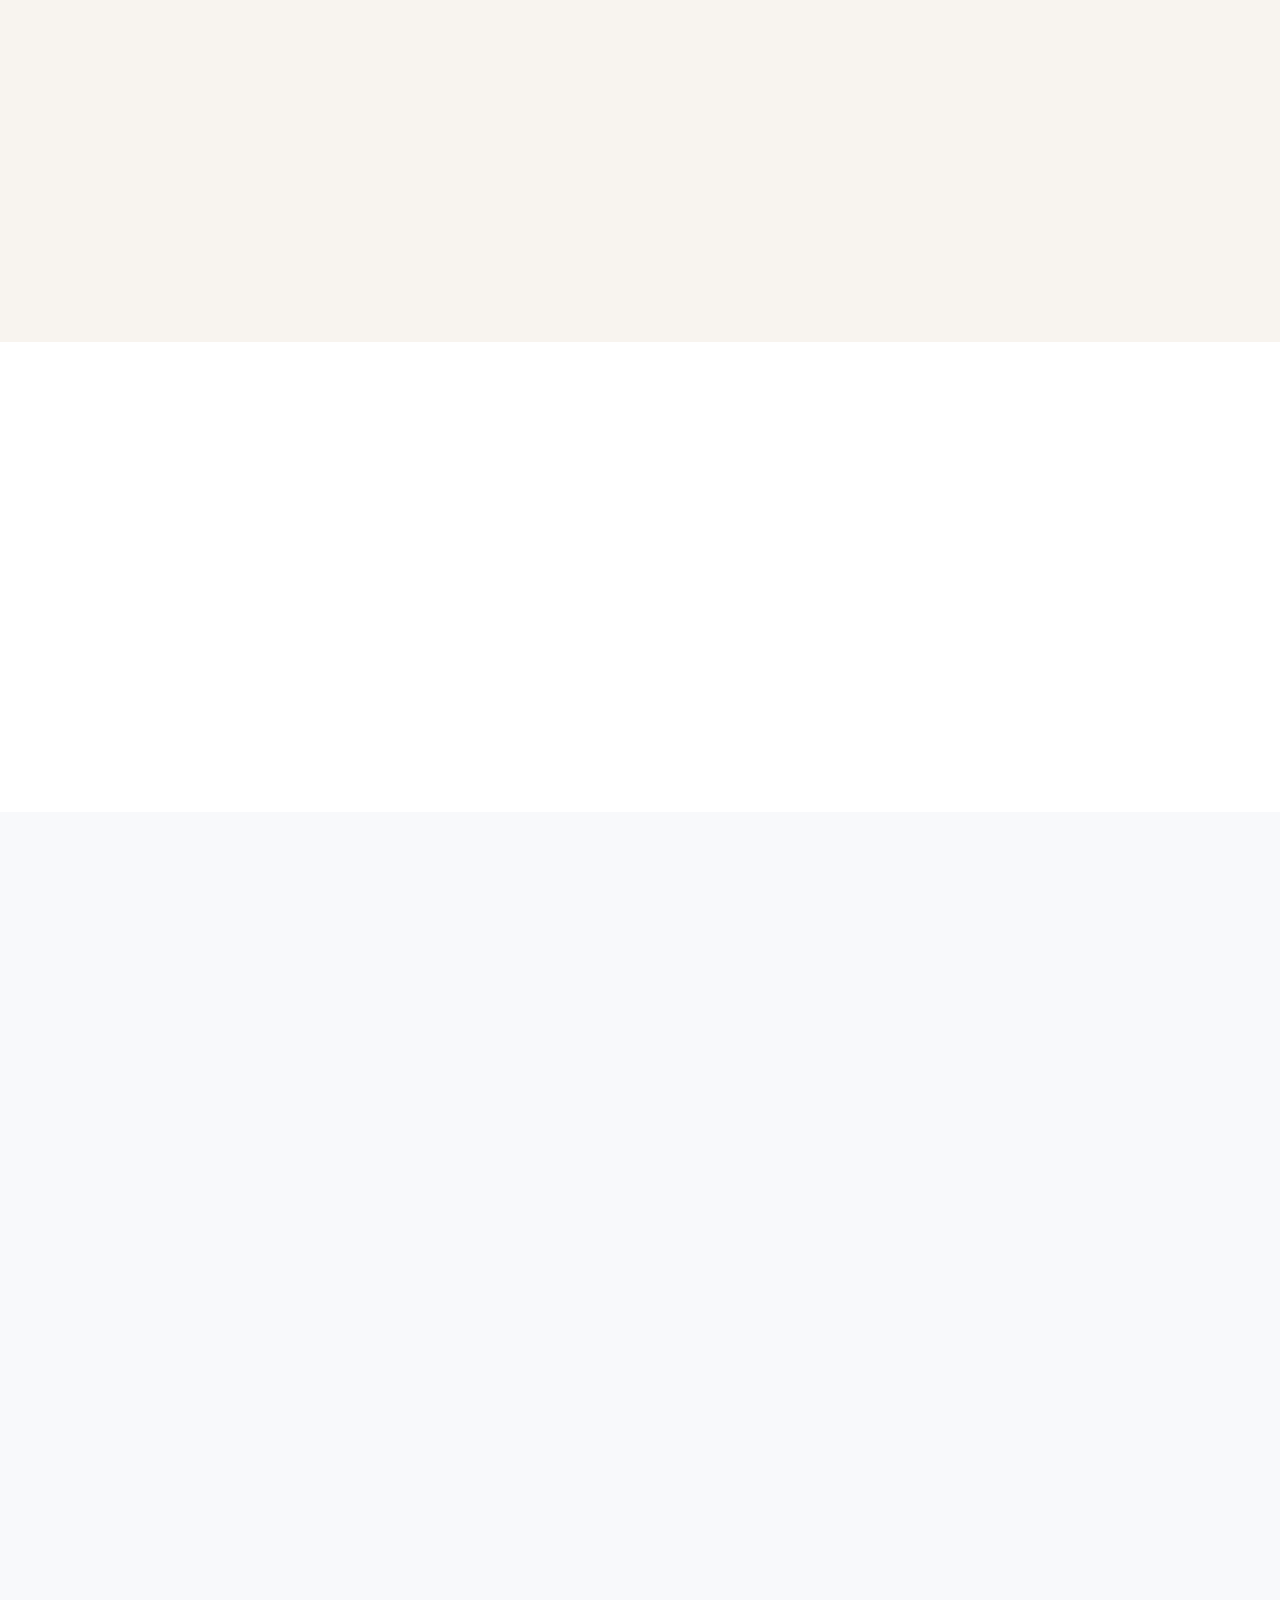
==== commit ec50295f: "Applica la palette Budget Atlas alle sezioni dal portfolio in poi" ====
--- a/index.html
+++ b/index.html
@@ -62,6 +62,186 @@
 @media(max-width:760px){.fiscal-feature{margin:24px 14px 44px;padding:22px}.fiscal-feature-grid{grid-template-columns:1fr}.fiscal-feature iframe{height:450px}}
 </style>
 <link rel="stylesheet" href="./assets/css/ascii-ocean-hero.css?v=20261022" />
+
+<style id="atlas-tail-theme">
+/* Budget Atlas: SOLO stile visivo dalla sezione Esperienza, progetti e strumenti in poi.
+   Non modifica testo, dati, script o componenti prima di #competenze. */
+#competenze,main>#competenze~section {
+  --atlas-paper:#f8f9fb;--atlas-card:#fff;--atlas-soft:#f7f8fa;
+  --atlas-ink:#292e39;--atlas-muted:#76808f;--atlas-line:#e8ebf0;
+  --atlas-blue:#385fae;--atlas-blue-soft:#edf2fb;
+  --atlas-green:#397963;--atlas-green-soft:#e9f5ef;
+  --atlas-amber:#956d45;--atlas-amber-soft:#fcf2e8;
+  --atlas-red:#ac5c63;--atlas-red-soft:#f9ebed;
+  --atlas-violet:#73669c;--atlas-violet-soft:#f0edf7;
+  --ink:var(--atlas-ink);--paper:var(--atlas-paper);--bone:var(--atlas-soft);
+  --line:var(--atlas-line);--line-soft:#eef0f4;--muted:var(--atlas-muted);
+  --blue:var(--atlas-blue-soft);--mint:var(--atlas-green-soft);
+  --pink:var(--atlas-red-soft);--peach:var(--atlas-amber-soft);
+  --yellow:#faf4e6;--lavender:var(--atlas-violet-soft);
+  --accent:var(--atlas-blue);
+  --sans:"Segoe UI Variable Display","Segoe UI",Inter,ui-sans-serif,system-ui,sans-serif;
+  --body:"Segoe UI Variable Text","Segoe UI",Inter,ui-sans-serif,system-ui,sans-serif;
+  --shadow:0 8px 26px rgba(41,46,57,.05);
+  --shadow-soft:0 6px 22px rgba(41,46,57,.04);
+  color:var(--atlas-ink);font-family:var(--body);-webkit-font-smoothing:antialiased;
+}
+main>#competenze~section{background:var(--atlas-paper);color:var(--atlas-ink)}
+#competenze .section-label,main>#competenze~section .section-label{color:#6b81a5;font-weight:700;letter-spacing:.07em}
+#competenze .work-title,main>#competenze~section h2{color:#303847;letter-spacing:-.05em}
+#competenze .work-head p,main>#competenze~section .experience-head p{color:var(--atlas-muted);line-height:1.7}
+#competenze{background:var(--atlas-paper)!important;color:var(--atlas-ink)!important;border-top:1px solid var(--atlas-line)}
+#competenze .work-head .section-label{color:#6b81a5!important}
+#competenze .work-title{font-size:clamp(2.9rem,6vw,6.1rem);line-height:1.03}
+#competenze .work-title em{color:var(--atlas-blue)}
+#competenze .feature{background:#fff!important;color:var(--atlas-ink);border:1px solid var(--atlas-line);border-radius:12px;box-shadow:none;transition:transform .22s ease,border-color .22s ease}
+#competenze .feature:hover{transform:translateY(-3px);border-color:#c3d3ed}
+#competenze .feature::before{content:"";position:absolute;inset:0 0 auto;height:3px;background:#d6e2f8;z-index:1}
+#competenze .feature.pink::before{background:#efdae0}
+#competenze .feature.yellow::before,#competenze .feature.peach::before{background:#f1e0cb}
+#competenze .feature.mint::before{background:#d8ebdf}
+#competenze .feature.lavender::before{background:#e4dcf0}
+#competenze .feature small{color:#6b81a5;font-size:.68rem;letter-spacing:.075em}
+#competenze .feature h3{color:#303847;font-size:clamp(1.55rem,2.5vw,2.15rem);letter-spacing:-.04em;line-height:1.1}
+#competenze .feature p{color:#697687;line-height:1.6}
+#competenze .feature-visual{background:#f7f9fc;border:1px solid #e8edf4;border-radius:12px 0 0 0;box-shadow:none}
+#competenze .ui-line{background:#dce5f0}
+#competenze .ui-cards i,#competenze .split-view i{background:#fff;border-color:#e4eaf3}
+#competenze .chart-bars i{background:#6486c3}
+#competenze .tabs-visual span{background:#edf2fb;color:#526d98;border:1px solid #dfe8f6;border-radius:7px}
+#competenze .stack-face-wrap{filter:saturate(.78)}
+/* Esperienza: layout invariato, nuovo tema dell'applicazione di riferimento. */
+#esperienza{background:#fff}
+#esperienza .experience-head h2{font-size:clamp(2.8rem,5.6vw,5.6rem);line-height:1.02}
+#esperienza .profile-browser{background:#fff;border:1px solid var(--atlas-line);border-radius:13px;box-shadow:none}
+#esperienza .profile-top{height:59px;background:#f7f8fa;border-bottom:1px solid var(--atlas-line)}
+#esperienza .profile-top i{background:#bdcce5!important;width:9px;height:9px}
+#esperienza .profile-top i:nth-child(2){background:#dbcde7!important}
+#esperienza .profile-top i:nth-child(3){background:#c0ddce!important}
+#esperienza .profile-top span{color:var(--atlas-muted)}
+#esperienza .profile-side{background:#f8f9fb;border-color:var(--atlas-line)}
+#esperienza .profile-pic{background:linear-gradient(135deg,#e0e8f6,#f4f5fa,#e9f4ee);border-radius:10px}
+#esperienza .profile-pic::after{color:#455f8d}
+#esperienza .profile-side h3,#esperienza .role-pane h3{color:#303847}
+#esperienza .profile-side p,#esperienza .role-pane>p{color:var(--atlas-muted)}
+#esperienza .profile-links a,#esperienza .profile-link{background:#fff;border:1px solid var(--atlas-line);border-radius:8px;color:#526174}
+#esperienza .profile-links a:hover{background:#edf2fb;border-color:#d0ddf1;color:#385fae}
+#esperienza .role-tabs button{background:#fff;color:#697789;border:1px solid #e2e7ee;border-radius:8px}
+#esperienza .role-tabs button.active{background:#edf2fb;color:#385fae;border-color:#d4e0f4}
+#esperienza .role-pane .role-meta{color:#607aa8}
+#esperienza .role-pane h3{font-size:clamp(2rem,4vw,4.1rem);line-height:1.04}
+#esperienza .role-pane .role-row{border-color:var(--atlas-line)}
+#esperienza .role-external{color:#385fae}
+/* Desktop interattivo: il comportamento delle finestre resta originale. */
+main>#competenze~#desktop.portfolio-desktop{background:#f8f9fb!important;border-top:1px solid var(--atlas-line);border-bottom:1px solid var(--atlas-line)}
+#desktop .monitor{background:#303847;border-radius:20px 20px 14px 14px;box-shadow:0 20px 48px rgba(48,56,71,.14)}
+#desktop .screen{background:radial-gradient(circle at 22% 22%,#f7ecdd,transparent 34%),radial-gradient(circle at 80% 80%,#dfe7fa,transparent 41%),linear-gradient(135deg,#f8f9fb,#eaf1f8 64%,#e9f5ef)}
+#desktop .desktop-top{background:rgba(255,255,255,.86);color:#445673}
+#desktop .desktop-window{background:rgba(255,255,255,.97);border:1px solid #dbe4f1;box-shadow:0 14px 40px rgba(41,46,57,.12)}
+#desktop .desktop-icon:hover span:last-child,#desktop .desktop-icon.selected span:last-child{background:#385fae}
+#desktop .file-item:hover{background:#f4f7fc;border-color:#c9d7ef}
+/* Articoli, archivi e card con toni chiari e accent blue. */
+#articoli{background:#f8f9fb;border-top:1px solid var(--atlas-line)}
+#articoli .articles-head h2{font-size:clamp(2.7rem,5.2vw,5.3rem);line-height:1.04}
+#articoli .articles-head>a{color:#385fae;background:#fff;border:1px solid #dce4f0;border-radius:8px}
+#articoli .article-select{background:#fff;color:#303847;border:1px solid var(--atlas-line);border-radius:10px}
+#articoli .article-select:hover,#articoli .article-select.active{transform:translateX(2px);background:#edf2fb;border-color:#c6d5ed}
+#articoli .article-select small,#articoli .local-article-meta{color:#6680ad}
+#articoli .article-select span,#articoli .local-article-note{color:#76808f}
+#articoli .article-frame-shell,#articoli .carousel-shell,#articoli .data-grid-shell{background:#fff;border:1px solid var(--atlas-line);border-radius:12px;box-shadow:none}
+#articoli .embed-bar{background:#f7f8fa;border-color:var(--atlas-line)}
+#articoli .embed-bar i{background:#b9c8e3}
+#articoli .embed-bar i:nth-child(2){background:#e2d4c4}
+#articoli .embed-bar i:nth-child(3){background:#b9dccc}
+#articoli .local-article h3{color:#303847}
+#articoli .local-article-subtitle{color:#385fae}
+#articoli .local-article-copy p{color:#586576}
+#articoli .embed-open{background:#f7f9fc;color:#385fae;border-color:var(--atlas-line)}
+#articoli .project-slide,#articoli .project-slide:nth-child(n){background:#fff;border:1px solid var(--atlas-line);border-radius:10px;box-shadow:none}
+#articoli .project-slide:nth-child(4n + 2){background:#f7f9fd}
+#articoli .project-slide:nth-child(4n + 3){background:#faf8fd}
+#articoli .project-slide:nth-child(4n + 4){background:#fdfaf7}
+#articoli .project-slide:hover{border-color:#bfd0ec}
+#articoli .project-slide small{color:#6680ad}
+#articoli .project-slide h4{color:#303847}
+#articoli .project-slide p{color:#687586}
+#articoli .project-slide>span{background:#edf2fb;color:#385fae;border-radius:6px}
+#articoli .data-grid-header{background:#f7f8fa}
+#articoli .data-grid-row{border-color:var(--atlas-line)}
+#articoli .grid-open{background:#385fae;color:#fff;border-radius:7px}
+#articoli .status-chip{background:#edf2fb!important;color:#526d9a!important}
+#articoli .grid-search input{background:#fff;border:1px solid #dde4ee;color:#303847;border-radius:8px}
+/* Anteprime esterne: cornici e CTA; nessuna modifica a iframe o collegamenti. */
+#memory-atlas,#figma-prototipo,#portfolio-completo{background:#fff;border-top:1px solid var(--atlas-line)}
+#memory-atlas .atlas-embed-head h2,#figma-prototipo .figma-embed-head h2,#portfolio-completo .notion-embed-head h2{color:#303847;line-height:1.04;font-size:clamp(2.35rem,4.3vw,4.3rem)}
+#memory-atlas .atlas-embed-head p{color:var(--atlas-muted)}
+#memory-atlas .atlas-embed-head>a,#figma-prototipo .figma-embed-head>a,#portfolio-completo .notion-embed-head>a{display:inline-flex;align-items:center;padding:10px 13px;border:1px solid #dce4f0;border-radius:8px;background:#fff;color:#385fae;text-decoration:none;font-size:.78rem;font-weight:700}
+#memory-atlas .atlas-embed-frame,#figma-prototipo .figma-frame,#portfolio-completo .notion-frame{background:#fff;border:1px solid var(--atlas-line);border-radius:12px;box-shadow:none;overflow:hidden}
+#figma-prototipo .figma-preview-info{background:#f7f8fa;border-color:var(--atlas-line)}
+#figma-prototipo .figma-preview-info span,#figma-prototipo .figma-community-link small{color:#627ba8}
+#figma-prototipo .figma-preview-info p,#figma-prototipo .figma-community-link p{color:#718092}
+#figma-prototipo .figma-image-viewport{background:#f8f9fb}
+#figma-prototipo .figma-community-link{background:#fff}
+#figma-prototipo .figma-community-link a{color:#385fae}
+#portfolio-completo .notion-frame>a,#figma-prototipo .figma-frame>a{background:#f7f9fc;border-color:var(--atlas-line);color:#385fae}
+/* Ripetizioni e metodo, posti dopo il portfolio, seguono la nuova palette. */
+#ripetizioni{background:#f8f9fb;border-top:1px solid var(--atlas-line)}
+#ripetizioni .draft-section-notice,#ripetizioni .draft-section-notice strong{color:#687586}
+#ripetizioni .draft-section-notice span{background:#edf2fb;color:#526e9c;border:1px solid #dbe5f5;border-radius:7px}
+#ripetizioni .tutor-card{background:#fff;border:1px solid var(--atlas-line);border-radius:13px;box-shadow:none}
+#ripetizioni .tutor-copy h2{color:#303847;font-size:clamp(2.7rem,5.1vw,5.3rem);line-height:1.04}
+#ripetizioni .tutor-copy .serif{color:#385fae}
+#ripetizioni .tutor-pills span{background:#edf2fb;color:#526d98;border:1px solid #dae5f7;border-radius:7px}
+#ripetizioni .tutor-visual{background:#edf2fb}
+#ripetizioni .study-browser{border-color:#e0e6ef;border-radius:12px;box-shadow:0 10px 28px rgba(41,46,57,.08)}
+#ripetizioni .study-top{background:#f7f8fa}
+#ripetizioni .subject-table{border:1px solid var(--atlas-line);border-radius:12px;box-shadow:none}
+#ripetizioni .subject-table-head{background:#f7f8fa;color:#78869a}
+#ripetizioni .subject-table-row{border-color:var(--atlas-line)}
+#ripetizioni .subject-table-row .subject-contact .subject-info-link{background:#385fae;color:#fff;border:1px solid #385fae;border-radius:8px}
+#ripetizioni .subject-table-row .subject-contact .subject-info-link:hover{background:#2d4f95}
+#ripetizioni .workstation-inline .pc-sculpture{border:1px solid var(--atlas-line);border-radius:12px!important;box-shadow:none}
+#metodo{background:#fff}
+#metodo .intro-head h2{font-size:clamp(2.9rem,5.8vw,5.8rem);line-height:1.03}
+#metodo .intro-head h2 em{color:#385fae}
+#metodo .intro-head p{color:var(--atlas-muted)}
+main>#competenze~.story{background:#f8f9fb}
+main>#competenze~.story .story-item{border-color:var(--atlas-line)}
+main>#competenze~.story .story-item h3{color:#303847}
+main>#competenze~.story .story-item p{color:var(--atlas-muted)}
+main>#competenze~.story .scene{border:1px solid var(--atlas-line);border-radius:13px}
+main>#competenze~.story .scene.mint{background:#e9f5ef}
+main>#competenze~.story .scene.pink{background:#f9ebed}
+main>#competenze~.story .scene.blue{background:#edf2fb}
+main>#competenze~.story .mini-browser{border:1px solid #e2e8f0;border-radius:12px;box-shadow:0 8px 24px rgba(41,46,57,.06)}
+main>#competenze~.story .mini-chrome{background:#f7f8fa}
+main>#competenze~.story .process-icon{background:#edf2fb;color:#385fae}
+main>#competenze~.story .mini-page h4{color:#303847}
+main>#competenze~.story .mini-page p{color:#6b7585}
+#contatti.seo-control{background:#303847!important;color:#fff!important}
+#contatti .seo-summary h2{color:#fff}
+#contatti .seo-summary .section-label{color:#b9c9e5}
+#contatti .seo-summary p{color:#d3dbe8}
+#contatti .seo-contact-row a{background:#fff;color:#385fae;border:1px solid #d8e1ef;border-radius:8px}
+#contatti .seo-contact-row a:first-child{background:#dfe8f9;border-color:#dfe8f9;color:#314f86}
+main>#competenze~.final{background:#fff}
+main>#competenze~.final h2{font-size:clamp(2.8rem,6vw,6rem);line-height:1.04}
+main>#competenze~.final .pill{border:1px solid #dde5f0;border-radius:8px}
+main>#competenze~.final .pill.dark{background:#385fae;color:#fff}
+main>#competenze~.final .pill.white{background:#fff;color:#385fae}
+main>#competenze~.final .pill:hover{transform:translateY(-2px);border-color:#b9cbea}
+footer{background:#f8f9fb;color:#76808f;border-color:#e8ebf0}
+@media(max-width:760px){
+ #competenze .work-title{font-size:clamp(2.5rem,10vw,4.2rem)}
+ #competenze .feature{border-radius:10px}
+ #esperienza .profile-browser,#articoli .article-frame-shell{border-radius:10px}
+ #ripetizioni .subject-table-row{border:1px solid #e8ebf0;border-radius:10px;background:#fff}
+ #desktop .monitor{border-radius:13px 13px 9px 9px}
+}
+@media(prefers-reduced-motion:reduce){
+ #competenze .feature:hover,#articoli .project-slide:hover{transform:none}
+}
+</style>
 </head>
 <body>
 <a class="skip" href="#main">Vai al contenuto</a>
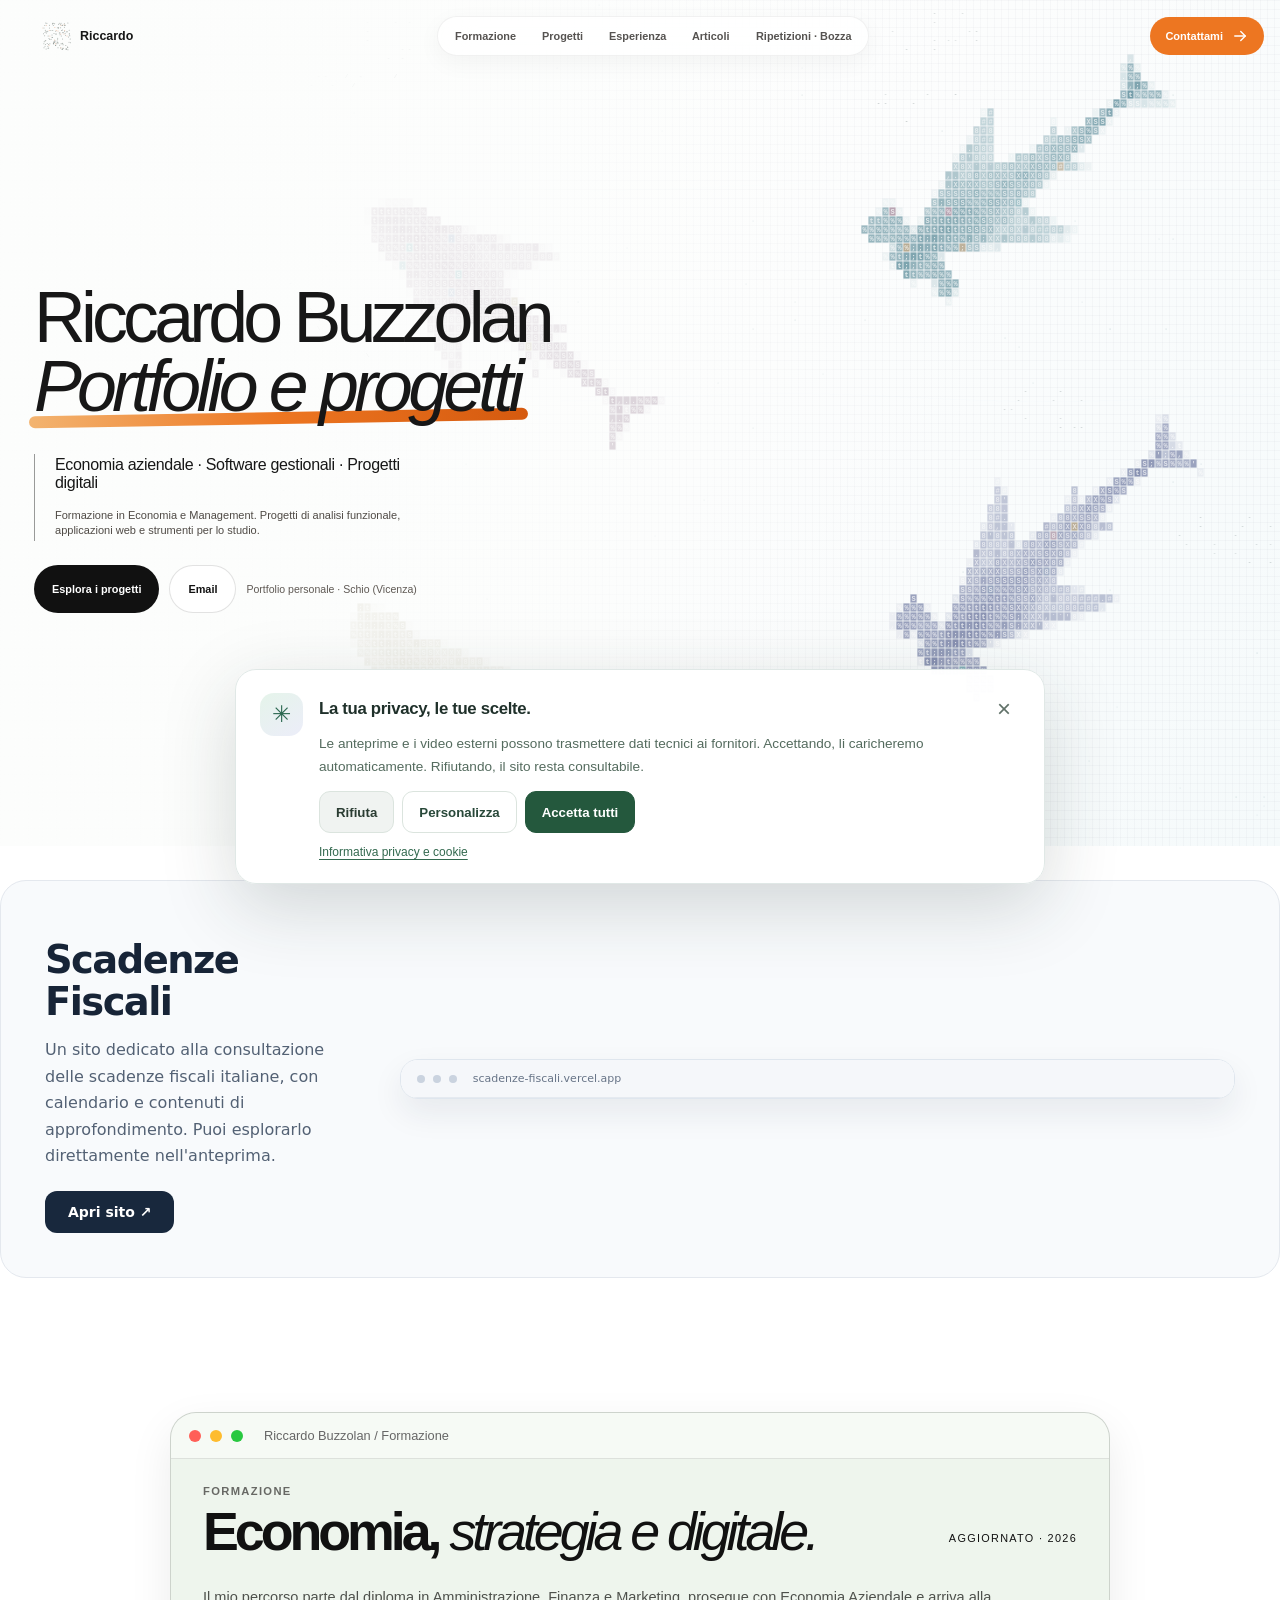
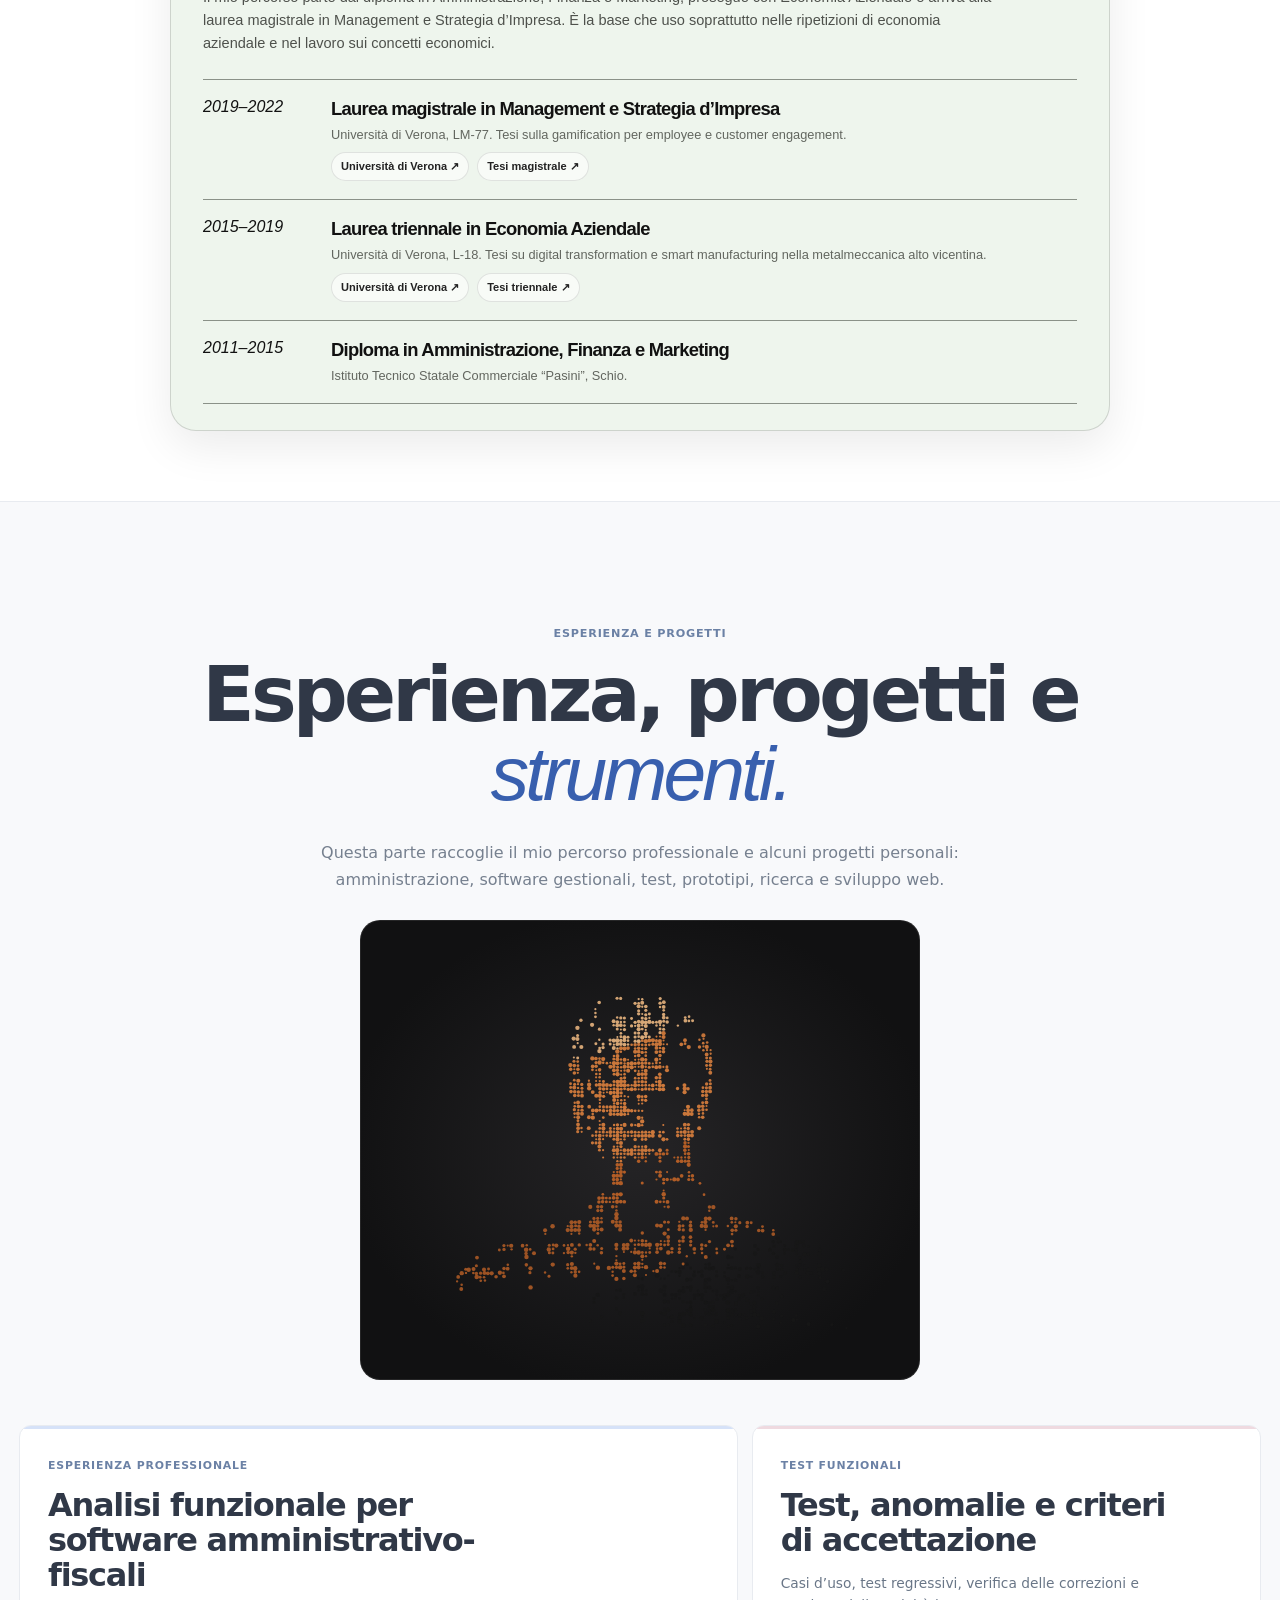
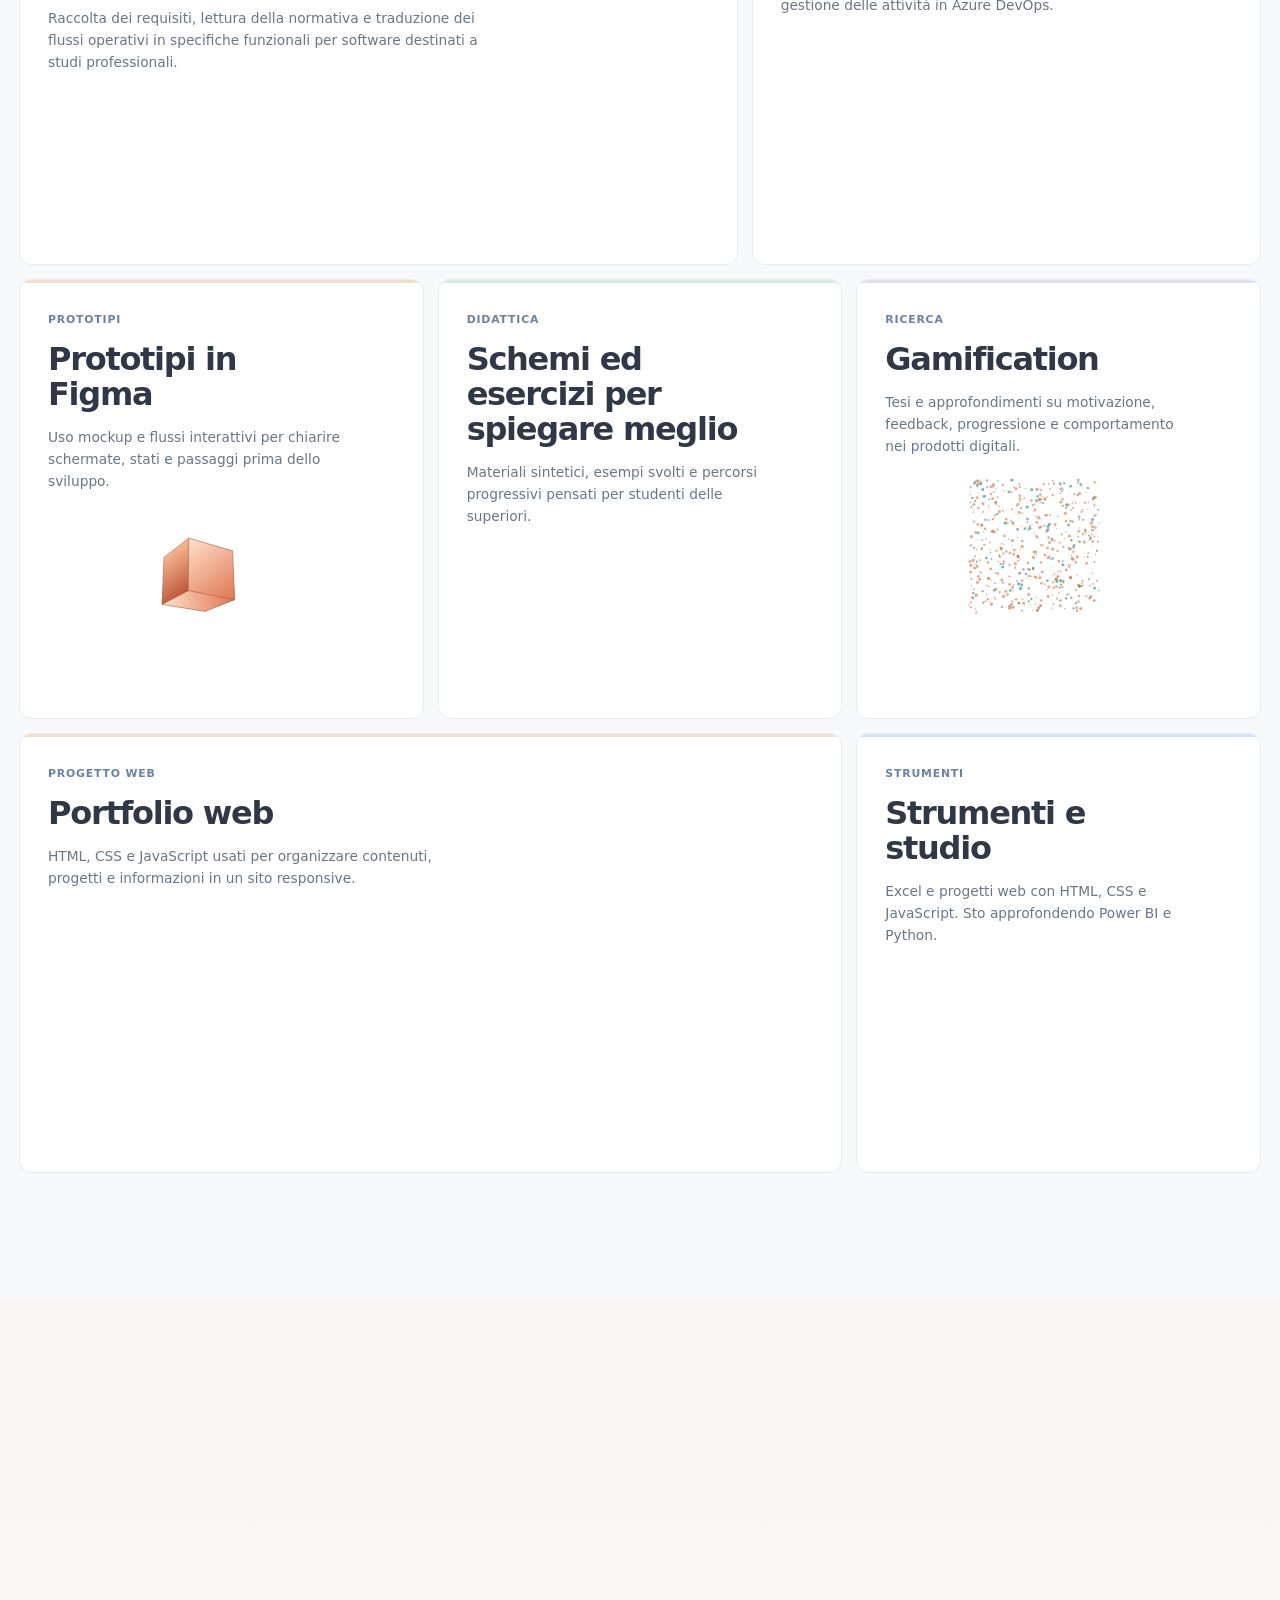
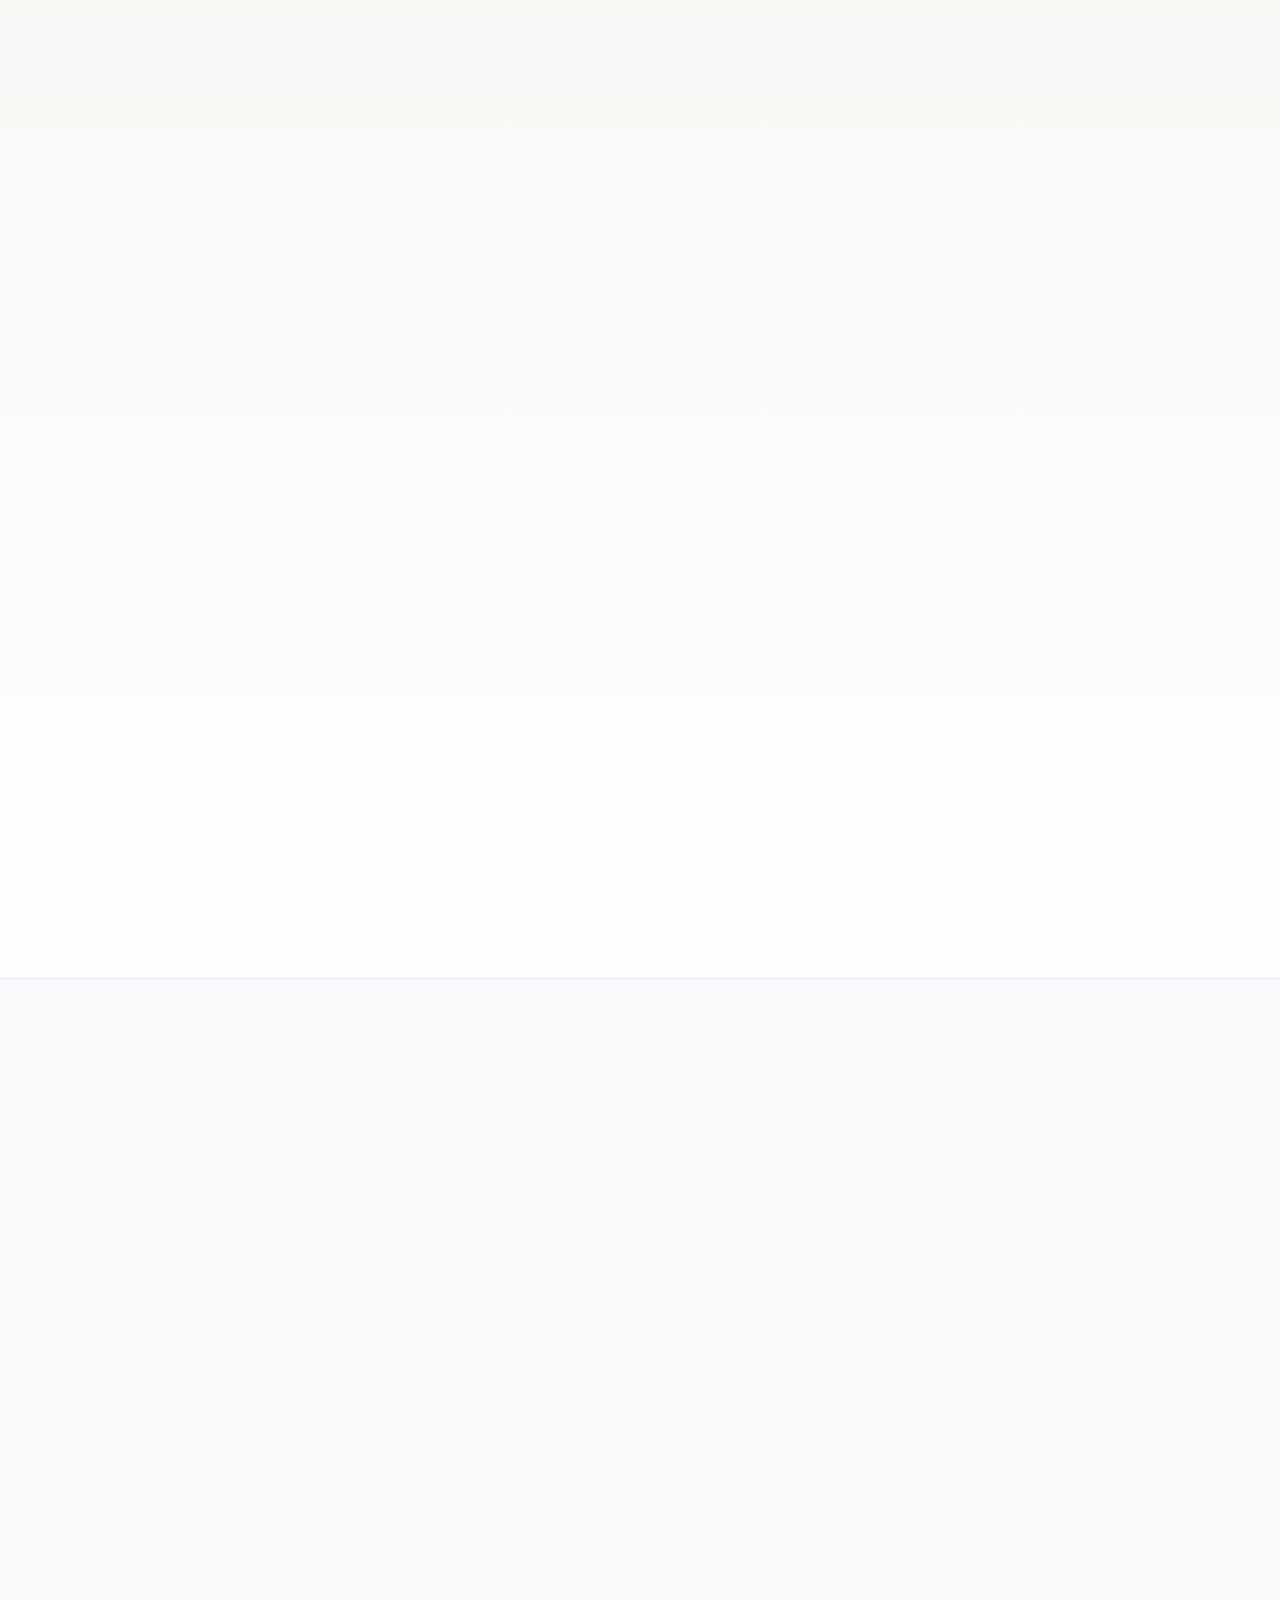
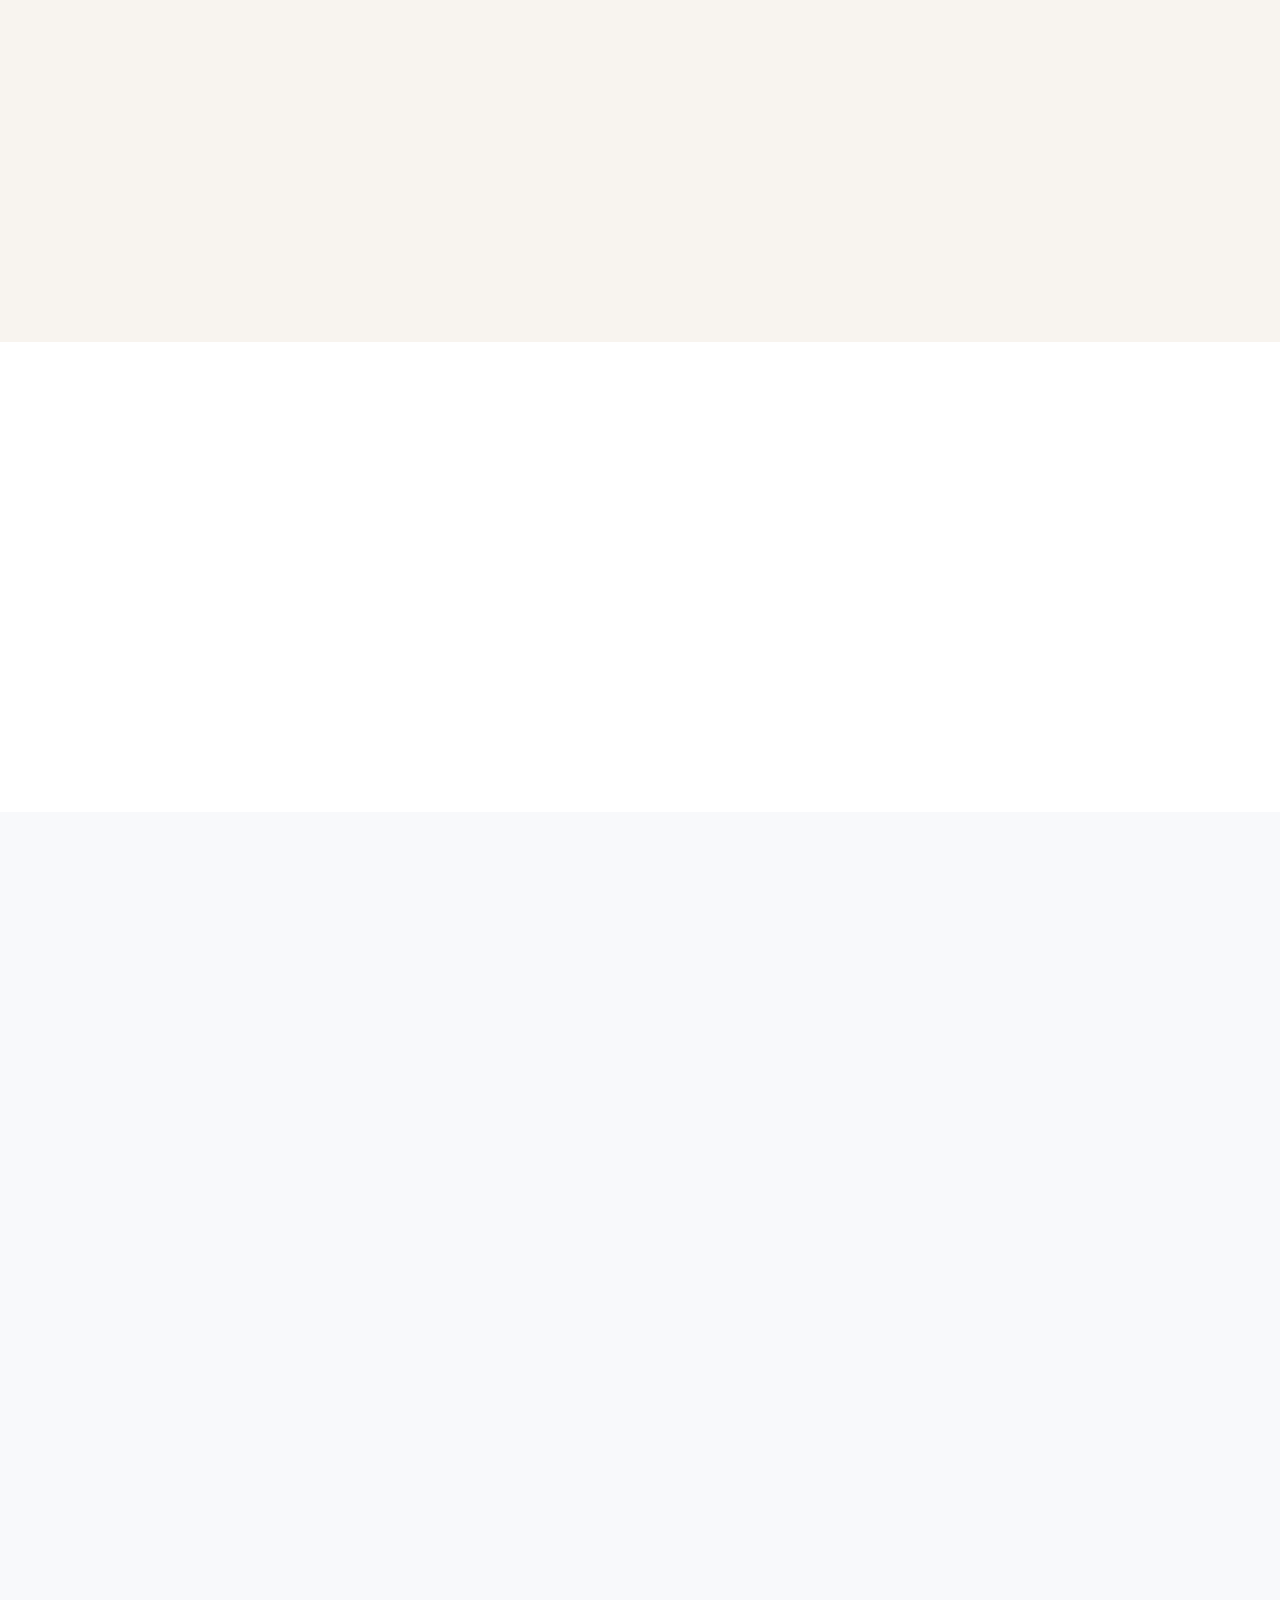
==== commit cbbd2028: "Rimuovi riferimenti tecnici al budget dallo stile del portfolio" ====
--- a/index.html
+++ b/index.html
@@ -63,38 +63,38 @@
 </style>
 <link rel="stylesheet" href="./assets/css/ascii-ocean-hero.css?v=20261022" />
 
-<style id="atlas-tail-theme">
-/* Budget Atlas: SOLO stile visivo dalla sezione Esperienza, progetti e strumenti in poi.
+<style id="portfolio-section-theme">
+/* Tema portfolio: SOLO stile visivo dalla sezione Esperienza, progetti e strumenti in poi.
    Non modifica testo, dati, script o componenti prima di #competenze. */
 #competenze,main>#competenze~section {
-  --atlas-paper:#f8f9fb;--atlas-card:#fff;--atlas-soft:#f7f8fa;
-  --atlas-ink:#292e39;--atlas-muted:#76808f;--atlas-line:#e8ebf0;
-  --atlas-blue:#385fae;--atlas-blue-soft:#edf2fb;
-  --atlas-green:#397963;--atlas-green-soft:#e9f5ef;
-  --atlas-amber:#956d45;--atlas-amber-soft:#fcf2e8;
-  --atlas-red:#ac5c63;--atlas-red-soft:#f9ebed;
-  --atlas-violet:#73669c;--atlas-violet-soft:#f0edf7;
-  --ink:var(--atlas-ink);--paper:var(--atlas-paper);--bone:var(--atlas-soft);
-  --line:var(--atlas-line);--line-soft:#eef0f4;--muted:var(--atlas-muted);
-  --blue:var(--atlas-blue-soft);--mint:var(--atlas-green-soft);
-  --pink:var(--atlas-red-soft);--peach:var(--atlas-amber-soft);
-  --yellow:#faf4e6;--lavender:var(--atlas-violet-soft);
-  --accent:var(--atlas-blue);
+  --portfolio-paper:#f8f9fb;--portfolio-card:#fff;--portfolio-soft:#f7f8fa;
+  --portfolio-ink:#292e39;--portfolio-muted:#76808f;--portfolio-line:#e8ebf0;
+  --portfolio-blue:#385fae;--portfolio-blue-soft:#edf2fb;
+  --portfolio-green:#397963;--portfolio-green-soft:#e9f5ef;
+  --portfolio-amber:#956d45;--portfolio-amber-soft:#fcf2e8;
+  --portfolio-red:#ac5c63;--portfolio-red-soft:#f9ebed;
+  --portfolio-violet:#73669c;--portfolio-violet-soft:#f0edf7;
+  --ink:var(--portfolio-ink);--paper:var(--portfolio-paper);--bone:var(--portfolio-soft);
+  --line:var(--portfolio-line);--line-soft:#eef0f4;--muted:var(--portfolio-muted);
+  --blue:var(--portfolio-blue-soft);--mint:var(--portfolio-green-soft);
+  --pink:var(--portfolio-red-soft);--peach:var(--portfolio-amber-soft);
+  --yellow:#faf4e6;--lavender:var(--portfolio-violet-soft);
+  --accent:var(--portfolio-blue);
   --sans:"Segoe UI Variable Display","Segoe UI",Inter,ui-sans-serif,system-ui,sans-serif;
   --body:"Segoe UI Variable Text","Segoe UI",Inter,ui-sans-serif,system-ui,sans-serif;
   --shadow:0 8px 26px rgba(41,46,57,.05);
   --shadow-soft:0 6px 22px rgba(41,46,57,.04);
-  color:var(--atlas-ink);font-family:var(--body);-webkit-font-smoothing:antialiased;
+  color:var(--portfolio-ink);font-family:var(--body);-webkit-font-smoothing:antialiased;
 }
-main>#competenze~section{background:var(--atlas-paper);color:var(--atlas-ink)}
+main>#competenze~section{background:var(--portfolio-paper);color:var(--portfolio-ink)}
 #competenze .section-label,main>#competenze~section .section-label{color:#6b81a5;font-weight:700;letter-spacing:.07em}
 #competenze .work-title,main>#competenze~section h2{color:#303847;letter-spacing:-.05em}
-#competenze .work-head p,main>#competenze~section .experience-head p{color:var(--atlas-muted);line-height:1.7}
-#competenze{background:var(--atlas-paper)!important;color:var(--atlas-ink)!important;border-top:1px solid var(--atlas-line)}
+#competenze .work-head p,main>#competenze~section .experience-head p{color:var(--portfolio-muted);line-height:1.7}
+#competenze{background:var(--portfolio-paper)!important;color:var(--portfolio-ink)!important;border-top:1px solid var(--portfolio-line)}
 #competenze .work-head .section-label{color:#6b81a5!important}
 #competenze .work-title{font-size:clamp(2.9rem,6vw,6.1rem);line-height:1.03}
-#competenze .work-title em{color:var(--atlas-blue)}
-#competenze .feature{background:#fff!important;color:var(--atlas-ink);border:1px solid var(--atlas-line);border-radius:12px;box-shadow:none;transition:transform .22s ease,border-color .22s ease}
+#competenze .work-title em{color:var(--portfolio-blue)}
+#competenze .feature{background:#fff!important;color:var(--portfolio-ink);border:1px solid var(--portfolio-line);border-radius:12px;box-shadow:none;transition:transform .22s ease,border-color .22s ease}
 #competenze .feature:hover{transform:translateY(-3px);border-color:#c3d3ed}
 #competenze .feature::before{content:"";position:absolute;inset:0 0 auto;height:3px;background:#d6e2f8;z-index:1}
 #competenze .feature.pink::before{background:#efdae0}
@@ -113,27 +113,27 @@
 /* Esperienza: layout invariato, nuovo tema dell'applicazione di riferimento. */
 #esperienza{background:#fff}
 #esperienza .experience-head h2{font-size:clamp(2.8rem,5.6vw,5.6rem);line-height:1.02}
-#esperienza .profile-browser{background:#fff;border:1px solid var(--atlas-line);border-radius:13px;box-shadow:none}
-#esperienza .profile-top{height:59px;background:#f7f8fa;border-bottom:1px solid var(--atlas-line)}
+#esperienza .profile-browser{background:#fff;border:1px solid var(--portfolio-line);border-radius:13px;box-shadow:none}
+#esperienza .profile-top{height:59px;background:#f7f8fa;border-bottom:1px solid var(--portfolio-line)}
 #esperienza .profile-top i{background:#bdcce5!important;width:9px;height:9px}
 #esperienza .profile-top i:nth-child(2){background:#dbcde7!important}
 #esperienza .profile-top i:nth-child(3){background:#c0ddce!important}
-#esperienza .profile-top span{color:var(--atlas-muted)}
-#esperienza .profile-side{background:#f8f9fb;border-color:var(--atlas-line)}
+#esperienza .profile-top span{color:var(--portfolio-muted)}
+#esperienza .profile-side{background:#f8f9fb;border-color:var(--portfolio-line)}
 #esperienza .profile-pic{background:linear-gradient(135deg,#e0e8f6,#f4f5fa,#e9f4ee);border-radius:10px}
 #esperienza .profile-pic::after{color:#455f8d}
 #esperienza .profile-side h3,#esperienza .role-pane h3{color:#303847}
-#esperienza .profile-side p,#esperienza .role-pane>p{color:var(--atlas-muted)}
-#esperienza .profile-links a,#esperienza .profile-link{background:#fff;border:1px solid var(--atlas-line);border-radius:8px;color:#526174}
+#esperienza .profile-side p,#esperienza .role-pane>p{color:var(--portfolio-muted)}
+#esperienza .profile-links a,#esperienza .profile-link{background:#fff;border:1px solid var(--portfolio-line);border-radius:8px;color:#526174}
 #esperienza .profile-links a:hover{background:#edf2fb;border-color:#d0ddf1;color:#385fae}
 #esperienza .role-tabs button{background:#fff;color:#697789;border:1px solid #e2e7ee;border-radius:8px}
 #esperienza .role-tabs button.active{background:#edf2fb;color:#385fae;border-color:#d4e0f4}
 #esperienza .role-pane .role-meta{color:#607aa8}
 #esperienza .role-pane h3{font-size:clamp(2rem,4vw,4.1rem);line-height:1.04}
-#esperienza .role-pane .role-row{border-color:var(--atlas-line)}
+#esperienza .role-pane .role-row{border-color:var(--portfolio-line)}
 #esperienza .role-external{color:#385fae}
 /* Desktop interattivo: il comportamento delle finestre resta originale. */
-main>#competenze~#desktop.portfolio-desktop{background:#f8f9fb!important;border-top:1px solid var(--atlas-line);border-bottom:1px solid var(--atlas-line)}
+main>#competenze~#desktop.portfolio-desktop{background:#f8f9fb!important;border-top:1px solid var(--portfolio-line);border-bottom:1px solid var(--portfolio-line)}
 #desktop .monitor{background:#303847;border-radius:20px 20px 14px 14px;box-shadow:0 20px 48px rgba(48,56,71,.14)}
 #desktop .screen{background:radial-gradient(circle at 22% 22%,#f7ecdd,transparent 34%),radial-gradient(circle at 80% 80%,#dfe7fa,transparent 41%),linear-gradient(135deg,#f8f9fb,#eaf1f8 64%,#e9f5ef)}
 #desktop .desktop-top{background:rgba(255,255,255,.86);color:#445673}
@@ -141,23 +141,23 @@
 #desktop .desktop-icon:hover span:last-child,#desktop .desktop-icon.selected span:last-child{background:#385fae}
 #desktop .file-item:hover{background:#f4f7fc;border-color:#c9d7ef}
 /* Articoli, archivi e card con toni chiari e accent blue. */
-#articoli{background:#f8f9fb;border-top:1px solid var(--atlas-line)}
+#articoli{background:#f8f9fb;border-top:1px solid var(--portfolio-line)}
 #articoli .articles-head h2{font-size:clamp(2.7rem,5.2vw,5.3rem);line-height:1.04}
 #articoli .articles-head>a{color:#385fae;background:#fff;border:1px solid #dce4f0;border-radius:8px}
-#articoli .article-select{background:#fff;color:#303847;border:1px solid var(--atlas-line);border-radius:10px}
+#articoli .article-select{background:#fff;color:#303847;border:1px solid var(--portfolio-line);border-radius:10px}
 #articoli .article-select:hover,#articoli .article-select.active{transform:translateX(2px);background:#edf2fb;border-color:#c6d5ed}
 #articoli .article-select small,#articoli .local-article-meta{color:#6680ad}
 #articoli .article-select span,#articoli .local-article-note{color:#76808f}
-#articoli .article-frame-shell,#articoli .carousel-shell,#articoli .data-grid-shell{background:#fff;border:1px solid var(--atlas-line);border-radius:12px;box-shadow:none}
-#articoli .embed-bar{background:#f7f8fa;border-color:var(--atlas-line)}
+#articoli .article-frame-shell,#articoli .carousel-shell,#articoli .data-grid-shell{background:#fff;border:1px solid var(--portfolio-line);border-radius:12px;box-shadow:none}
+#articoli .embed-bar{background:#f7f8fa;border-color:var(--portfolio-line)}
 #articoli .embed-bar i{background:#b9c8e3}
 #articoli .embed-bar i:nth-child(2){background:#e2d4c4}
 #articoli .embed-bar i:nth-child(3){background:#b9dccc}
 #articoli .local-article h3{color:#303847}
 #articoli .local-article-subtitle{color:#385fae}
 #articoli .local-article-copy p{color:#586576}
-#articoli .embed-open{background:#f7f9fc;color:#385fae;border-color:var(--atlas-line)}
-#articoli .project-slide,#articoli .project-slide:nth-child(n){background:#fff;border:1px solid var(--atlas-line);border-radius:10px;box-shadow:none}
+#articoli .embed-open{background:#f7f9fc;color:#385fae;border-color:var(--portfolio-line)}
+#articoli .project-slide,#articoli .project-slide:nth-child(n){background:#fff;border:1px solid var(--portfolio-line);border-radius:10px;box-shadow:none}
 #articoli .project-slide:nth-child(4n + 2){background:#f7f9fd}
 #articoli .project-slide:nth-child(4n + 3){background:#faf8fd}
 #articoli .project-slide:nth-child(4n + 4){background:#fdfaf7}
@@ -167,49 +167,49 @@
 #articoli .project-slide p{color:#687586}
 #articoli .project-slide>span{background:#edf2fb;color:#385fae;border-radius:6px}
 #articoli .data-grid-header{background:#f7f8fa}
-#articoli .data-grid-row{border-color:var(--atlas-line)}
+#articoli .data-grid-row{border-color:var(--portfolio-line)}
 #articoli .grid-open{background:#385fae;color:#fff;border-radius:7px}
 #articoli .status-chip{background:#edf2fb!important;color:#526d9a!important}
 #articoli .grid-search input{background:#fff;border:1px solid #dde4ee;color:#303847;border-radius:8px}
 /* Anteprime esterne: cornici e CTA; nessuna modifica a iframe o collegamenti. */
-#memory-atlas,#figma-prototipo,#portfolio-completo{background:#fff;border-top:1px solid var(--atlas-line)}
+#memory-atlas,#figma-prototipo,#portfolio-completo{background:#fff;border-top:1px solid var(--portfolio-line)}
 #memory-atlas .atlas-embed-head h2,#figma-prototipo .figma-embed-head h2,#portfolio-completo .notion-embed-head h2{color:#303847;line-height:1.04;font-size:clamp(2.35rem,4.3vw,4.3rem)}
-#memory-atlas .atlas-embed-head p{color:var(--atlas-muted)}
+#memory-atlas .atlas-embed-head p{color:var(--portfolio-muted)}
 #memory-atlas .atlas-embed-head>a,#figma-prototipo .figma-embed-head>a,#portfolio-completo .notion-embed-head>a{display:inline-flex;align-items:center;padding:10px 13px;border:1px solid #dce4f0;border-radius:8px;background:#fff;color:#385fae;text-decoration:none;font-size:.78rem;font-weight:700}
-#memory-atlas .atlas-embed-frame,#figma-prototipo .figma-frame,#portfolio-completo .notion-frame{background:#fff;border:1px solid var(--atlas-line);border-radius:12px;box-shadow:none;overflow:hidden}
-#figma-prototipo .figma-preview-info{background:#f7f8fa;border-color:var(--atlas-line)}
+#memory-atlas .atlas-embed-frame,#figma-prototipo .figma-frame,#portfolio-completo .notion-frame{background:#fff;border:1px solid var(--portfolio-line);border-radius:12px;box-shadow:none;overflow:hidden}
+#figma-prototipo .figma-preview-info{background:#f7f8fa;border-color:var(--portfolio-line)}
 #figma-prototipo .figma-preview-info span,#figma-prototipo .figma-community-link small{color:#627ba8}
 #figma-prototipo .figma-preview-info p,#figma-prototipo .figma-community-link p{color:#718092}
 #figma-prototipo .figma-image-viewport{background:#f8f9fb}
 #figma-prototipo .figma-community-link{background:#fff}
 #figma-prototipo .figma-community-link a{color:#385fae}
-#portfolio-completo .notion-frame>a,#figma-prototipo .figma-frame>a{background:#f7f9fc;border-color:var(--atlas-line);color:#385fae}
+#portfolio-completo .notion-frame>a,#figma-prototipo .figma-frame>a{background:#f7f9fc;border-color:var(--portfolio-line);color:#385fae}
 /* Ripetizioni e metodo, posti dopo il portfolio, seguono la nuova palette. */
-#ripetizioni{background:#f8f9fb;border-top:1px solid var(--atlas-line)}
+#ripetizioni{background:#f8f9fb;border-top:1px solid var(--portfolio-line)}
 #ripetizioni .draft-section-notice,#ripetizioni .draft-section-notice strong{color:#687586}
 #ripetizioni .draft-section-notice span{background:#edf2fb;color:#526e9c;border:1px solid #dbe5f5;border-radius:7px}
-#ripetizioni .tutor-card{background:#fff;border:1px solid var(--atlas-line);border-radius:13px;box-shadow:none}
+#ripetizioni .tutor-card{background:#fff;border:1px solid var(--portfolio-line);border-radius:13px;box-shadow:none}
 #ripetizioni .tutor-copy h2{color:#303847;font-size:clamp(2.7rem,5.1vw,5.3rem);line-height:1.04}
 #ripetizioni .tutor-copy .serif{color:#385fae}
 #ripetizioni .tutor-pills span{background:#edf2fb;color:#526d98;border:1px solid #dae5f7;border-radius:7px}
 #ripetizioni .tutor-visual{background:#edf2fb}
 #ripetizioni .study-browser{border-color:#e0e6ef;border-radius:12px;box-shadow:0 10px 28px rgba(41,46,57,.08)}
 #ripetizioni .study-top{background:#f7f8fa}
-#ripetizioni .subject-table{border:1px solid var(--atlas-line);border-radius:12px;box-shadow:none}
+#ripetizioni .subject-table{border:1px solid var(--portfolio-line);border-radius:12px;box-shadow:none}
 #ripetizioni .subject-table-head{background:#f7f8fa;color:#78869a}
-#ripetizioni .subject-table-row{border-color:var(--atlas-line)}
+#ripetizioni .subject-table-row{border-color:var(--portfolio-line)}
 #ripetizioni .subject-table-row .subject-contact .subject-info-link{background:#385fae;color:#fff;border:1px solid #385fae;border-radius:8px}
 #ripetizioni .subject-table-row .subject-contact .subject-info-link:hover{background:#2d4f95}
-#ripetizioni .workstation-inline .pc-sculpture{border:1px solid var(--atlas-line);border-radius:12px!important;box-shadow:none}
+#ripetizioni .workstation-inline .pc-sculpture{border:1px solid var(--portfolio-line);border-radius:12px!important;box-shadow:none}
 #metodo{background:#fff}
 #metodo .intro-head h2{font-size:clamp(2.9rem,5.8vw,5.8rem);line-height:1.03}
 #metodo .intro-head h2 em{color:#385fae}
-#metodo .intro-head p{color:var(--atlas-muted)}
+#metodo .intro-head p{color:var(--portfolio-muted)}
 main>#competenze~.story{background:#f8f9fb}
-main>#competenze~.story .story-item{border-color:var(--atlas-line)}
+main>#competenze~.story .story-item{border-color:var(--portfolio-line)}
 main>#competenze~.story .story-item h3{color:#303847}
-main>#competenze~.story .story-item p{color:var(--atlas-muted)}
-main>#competenze~.story .scene{border:1px solid var(--atlas-line);border-radius:13px}
+main>#competenze~.story .story-item p{color:var(--portfolio-muted)}
+main>#competenze~.story .scene{border:1px solid var(--portfolio-line);border-radius:13px}
 main>#competenze~.story .scene.mint{background:#e9f5ef}
 main>#competenze~.story .scene.pink{background:#f9ebed}
 main>#competenze~.story .scene.blue{background:#edf2fb}
